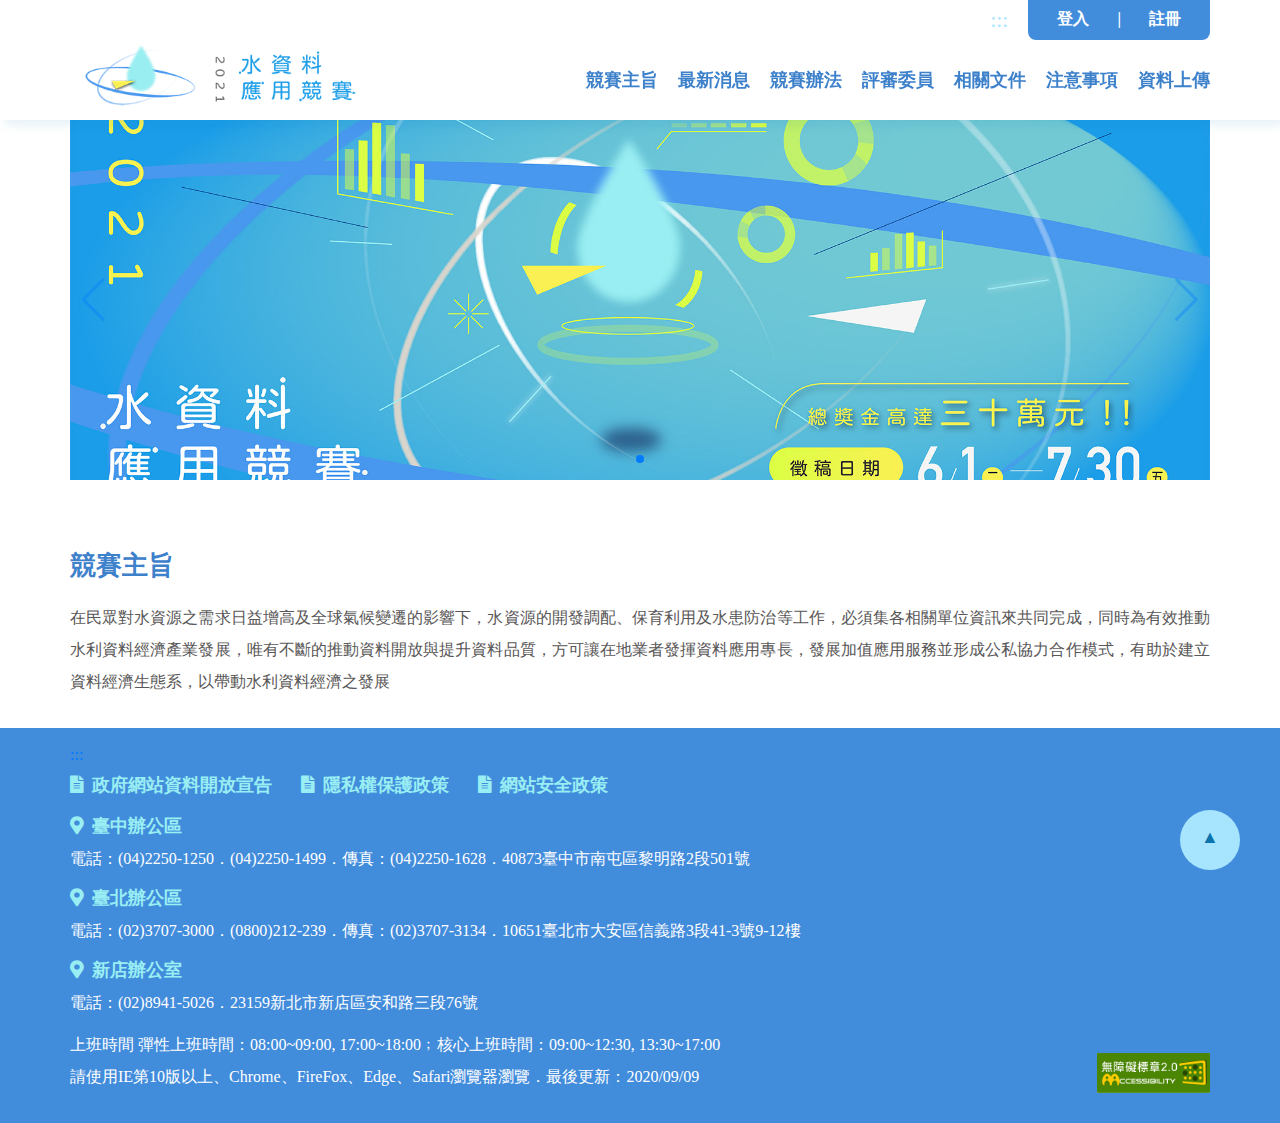
==== index.html @ 2c940445 "0401-1800" ====
<!DOCTYPE html>
<html lang="zh-hant">

<head>
    <meta charset="UTF-8">
    <meta name="viewport" content="width=device-width, initial-scale=1.0">
    <title>水資源物聯網入口網</title>
    <link rel="stylesheet" href="https://cdnjs.cloudflare.com/ajax/libs/font-awesome/5.13.0/css/all.min.css">
    <link rel="stylesheet" href="scss/bootstrap.4.2.css">
    <link rel="stylesheet" href="scss/swiper-bundle.min.css">
    <link rel="stylesheet" href="scss/style.css">

</head>

<body>
    <!-- navbar -->
    <header id="header"></header>

    <!-- Banner -->
    <div class="content-banner">
        <a href="#C" title="中央內容區塊" id="AC" accesskey="C"></a>
        <div class="swiper-container">
            <div class="swiper-wrapper">
                <div class="swiper-slide">
                    <img src="img/infoCompetition-BN.jpg" alt="Banner-index" class="BN-right">
                </div>
            </div>
            <!-- Add Arrows -->
            <div class="swiper-button-next"></div>
            <div class="swiper-button-prev"></div>
            <!-- Add Pagination -->
            <div class="swiper-pagination"></div>
        </div>
    </div>

    <!-- 關於平台 -->
    <section class="content-about">
        <div class="container">
            <div class="about">
                <h1>競賽主旨</h1>
                <p>在民眾對水資源之需求日益增高及全球氣候變遷的影響下，水資源的開發調配、保育利用及水患防治等工作，必須集各相關單位資訊來共同完成，同時為有效推動水利資料經濟產業發展，唯有不斷的推動資料開放與提升資料品質，方可讓在地業者發揮資料應用專長，發展加值應用服務並形成公私協力合作模式，有助於建立資料經濟生態系，以帶動水利資料經濟之發展
                </p>
            </div>
        </div>
    </section>

    <!-- footer -->
    <footer id="footer"></footer>

    <!-- jquery -->
    <script src="js/jquery-3.3.1.min.js"></script>
    <!-- bootstrap -->
    <!-- <script src="js/jquery-3.3.1.slim.min.js" ></script> -->
    <script src="js/bootstrap.min.4.2.js"></script>
    <script src="js/popper.min.js"></script>

    <!-- Swiper JS -->
    <script src="js/swiper-bundle.min.js"></script>

    <!-- 引入html header&footer -->
    <script>
        $(function () {
            $("#header").load('navbar.html');
            $("#footer").load("footer.html");
        });
    </script>


    <!-- Initialize Swiper -->
    <script>
        var swiper = new Swiper('.swiper-container', {
            slidesPerView: 1,
            // loop: true,
            pagination: {
                el: '.swiper-pagination',
                clickable: true,
            },
            navigation: {
                nextEl: '.swiper-button-next',
                prevEl: '.swiper-button-prev',
            },
            // autoplay: {
            //     delay: 2500,
            //     disableOnInteraction: false,
            // },
        });
    </script>

</body>

</html>
---- scss/style.css ----
@charset "UTF-8";
* {
  font-family: "微軟正黑體" !important;
  -webkit-box-sizing: border-box !important;
          box-sizing: border-box !important;
}

* .container {
  width: 1140px;
  margin: auto;
  padding: 30px 0;
  padding-top: 60px;
}

@media (max-width: 768px) {
  * .container {
    width: 80%;
  }
}

@media (max-width: 568px) {
  * .container {
    padding: 30px 0;
  }
}

* h1 {
  font-size: 1.625rem;
  color: black;
  padding: 0;
  margin: 0;
  line-height: 3.25rem;
  margin-bottom: 10px;
}

* h2 {
  font-size: 1.5rem;
  color: #3d81cb;
  padding: 0;
  margin: 0;
  margin-bottom: 10px;
  line-height: 3rem;
}

* h3 {
  font-size: 1.375rem;
  color: #3d81cb;
  padding: 0;
  margin: 0;
  margin-bottom: 25px;
  line-height: 2.75rem;
}

* h4 {
  font-size: 1.125rem;
  color: #3d81cb;
  padding: 0;
  margin: 0;
  margin-top: 10px;
  margin-bottom: 10px;
}

* p {
  font-size: 1rem;
  color: #595757;
  padding: 0;
  margin: 0;
  line-height: 2rem;
  font-weight: 500;
  text-align: justify;
  word-wrap: break-word;
  word-break: break-all;
}

* a {
  text-decoration: none !important;
  list-style: none !important;
}

* a:hover {
  color: #99EEF3 !important;
}

* .fa,
* .fas,
* .far,
* .fal,
* .fad,
* .fab {
  font-family: "Font Awesome 5 Free" !important;
}

* :focus {
  outline: #428cdc dotted 3px !important;
}

* .clearfix {
  clear: both;
}

* h1,
* h2,
* h3,
* h4,
* h5,
* h6 {
  font-weight: bold;
}

* section {
  width: 100%;
}

* hr {
  border-top: 1px solid #a7e5ff;
  margin: 0;
  margin: auto;
}

* input[type="button"],
* select {
  -webkit-appearance: none;
  /* Safari & Chrome */
  -moz-appearance: none;
  /* FireFox */
  appearance: none;
}

* input {
  width: 100%;
  height: 40px;
  border-radius: 5px;
  border: solid 1px #a7e5ff;
  background-color: white;
  color: #595757;
  padding: 0 10px;
  font-size: 1rem;
  line-height: 1.5rem;
}

* input:-webkit-autofill, * input:-webkit-autofill:hover, * input:-webkit-autofill:focus, * input:-webkit-autofill:active {
  -webkit-transition: background-color 5000s ease-in-out 0s;
  transition: background-color 5000s ease-in-out 0s;
  /*透明*/
}

* input[type="submit"], * input[type="reset"] {
  width: 100%;
  height: 40px;
  background-color: #0d73ad;
  color: white;
  font-size: 1.125rem;
  font-weight: bold;
  line-height: 40px;
  border: none;
  border-radius: 8px;
  padding: 0;
  text-decoration: none;
  margin-top: 10px;
}

* input[type="submit"]:hover, * input[type="reset"]:hover {
  background-color: #428cdc;
}

* input[disabled] {
  background-color: #a7e5ff;
}

* input[disabled]:hover {
  background-color: #a7e5ff;
}

* input[type="range"] {
  -webkit-appearance: none;
  overflow: hidden;
  /* 限定範圍 */
  height: 20px;
  outline: none;
  background: none;
  border: none;
}

* input[type="range"]::-webkit-slider-thumb {
  -webkit-appearance: none;
  position: relative;
  width: 15px;
  height: 15px;
  background: #428cdc;
  border-radius: 50%;
}

* input[type="range"]::-webkit-slider-runnable-track {
  border-radius: 10px;
  background: #a7e5ff;
  /* W3C, IE 10+/ Edge, Firefox 16+, Chrome 26+, Opera 12+, Safari 7+ */
}

* input[type="range"]::-moz-range-track {
  height: 15px;
  border-radius: 15px;
  background: #a7e5ff;
  border: none;
}

* input[type="range"]::-moz-range-thumb {
  width: 15px;
  height: 15px;
  background: #428cdc;
  border: none;
  border-radius: 50%;
}

* input[type="range"]::-moz-range-thumb:hover, * input[type="range"]:active::-moz-range-thumb {
  width: 16px;
  height: 16px;
}

* input[type="range"]::-moz-range-progress {
  height: 10px;
  border-radius: 10px;
}

* input[type="range"]::-moz-focus-outer {
  border: none;
}

* input[type="range"]::-ms-track {
  height: 15px;
  border-color: transparent;
  color: transparent;
  border: none;
  outline: none;
  border-radius: 10px;
  background: #a7e5ff;
}

* input[type="range"]::-ms-thumb {
  height: 15px;
  width: 15px;
  border-radius: 50%;
  border: none;
  outline: none;
  background: #428cdc;
}

* input[type="range"]::-ms-fill-lower {
  background: transparent;
}

* select {
  width: 100%;
  height: 40px;
  border-radius: 5px;
  border: solid 1px #a7e5ff;
  background: url("../img/chevron-down-solid.svg") no-repeat scroll transparent;
  background-position: 97% center;
  background-color: white;
  color: #595757;
  padding: 0 10px;
}

* select::-ms-expand {
  display: none;
}

* select option {
  color: #595757;
}

* .form-control {
  background-color: rgba(13, 115, 173, 0.2) !important;
}

* button {
  padding: 5px 30px;
  background-color: #0d73ad;
  border-radius: 8px;
  border: none;
  font-size: 1.125rem;
  color: white;
  font-weight: bold;
}

* button:hover {
  background-color: #428cdc;
  -webkit-transition-duration: 0.5s;
          transition-duration: 0.5s;
}

* button[disabled] {
  background-color: #a7e5ff;
}

* button[disabled]:hover {
  background-color: #a7e5ff;
}

* button .fas {
  margin-right: 10px;
}

* .button-outline {
  padding: 8px 30px;
  background-color: transparent;
  -webkit-box-shadow: #0d73ad 0 0 0 1px;
          box-shadow: #0d73ad 0 0 0 1px;
  font-size: 1.125rem;
  color: #0d73ad;
  font-weight: bold;
}

@media (max-width: 568px) {
  * .button-outline {
    padding: 8px 15px;
  }
}

* .button-outline:hover {
  background-color: #428cdc;
  color: white;
  -webkit-transition-duration: 0.5s;
          transition-duration: 0.5s;
}

* .button-outline[disabled] {
  background-color: #a7e5ff;
}

* .button-outline[disabled]:hover {
  background-color: #a7e5ff;
}

* .button-outline .fas {
  margin-right: 10px;
}

@media (max-width: 568px) {
  * .swiper-container .swiper-button-next,
  * .swiper-container .swiper-button-prev {
    display: none;
  }
}

* .swiper-container .swiper-slide {
  position: relative;
  text-align: center;
  font-size: 18px;
  background: #fff;
  /* Center slide text vertically */
  display: -webkit-box;
  display: -ms-flexbox;
  display: flex;
  -webkit-box-pack: center;
  -ms-flex-pack: center;
  justify-content: center;
  -webkit-box-align: center;
  -ms-flex-align: center;
  align-items: center;
}

* div.datedropper.iot {
  --dd-color1: #2faae5;
  --dd-color2: #fff;
  --dd-color3: #595757;
  --dd-color4: #fff;
  --dd-radius: 10px;
  --dd-width: 180px;
  --dd-shadow: 0 0 29px 0px rgba(0, 0, 0, 0.1);
}

* .modal-iot {
  padding: 0;
}

* .modal-iot .modal-dialog {
  max-width: 650px;
}

* .modal-iot .modal-dialog .modal-content {
  border-radius: 15px;
}

* .modal-iot .modal-dialog .modal-content .modal-header {
  width: 100%;
  border-bottom: none;
  padding: 0 60px;
  margin-top: 50px;
}

@media (max-width: 320px) {
  * .modal-iot .modal-dialog .modal-content .modal-header {
    margin-top: 25px;
  }
}

* .modal-iot .modal-dialog .modal-content .modal-header .modal-title {
  width: 100%;
  text-align: center;
}

* .modal-iot .modal-dialog .modal-content .modal-header .close {
  position: absolute;
  right: 2.5%;
  margin: -1rem -1rem -1rem 0;
}

* .modal-iot .modal-dialog .modal-content .modal-body {
  width: 100%;
  margin: auto;
  margin-bottom: 10px;
  padding: 0;
  padding: 0 60px;
  padding-top: 30px;
}

@media (max-width: 568px) {
  * .modal-iot .modal-dialog .modal-content .modal-body {
    padding: 0 45px;
    padding-top: 30px;
    margin-bottom: 25px;
  }
}

@media (max-width: 320px) {
  * .modal-iot .modal-dialog .modal-content .modal-body {
    padding: 0 30px;
    padding-top: 10px;
  }
}

* .modal-iot .modal-dialog .modal-content .modal-body .form-gp {
  width: 100%;
  display: -webkit-box;
  display: -ms-flexbox;
  display: flex;
  -webkit-box-pack: justify;
      -ms-flex-pack: justify;
          justify-content: space-between;
  -ms-flex-wrap: wrap;
      flex-wrap: wrap;
  margin-bottom: 25px;
}

@media (max-width: 568px) {
  * .modal-iot .modal-dialog .modal-content .modal-body .form-gp {
    -ms-flex-wrap: wrap;
        flex-wrap: wrap;
    margin-bottom: 10px;
  }
}

* .modal-iot .modal-dialog .modal-content .modal-body .form-gp label {
  width: 40%;
  font-size: 1.125rem;
  line-height: 1.6875rem;
  font-weight: bold;
  color: #595757;
  margin: 10px 0;
}

@media (max-width: 568px) {
  * .modal-iot .modal-dialog .modal-content .modal-body .form-gp label {
    width: 100%;
  }
}

* .modal-iot .modal-dialog .modal-content .modal-body .form-gp input,
* .modal-iot .modal-dialog .modal-content .modal-body .form-gp select {
  width: 60%;
}

@media (max-width: 568px) {
  * .modal-iot .modal-dialog .modal-content .modal-body .form-gp input,
  * .modal-iot .modal-dialog .modal-content .modal-body .form-gp select {
    width: 100%;
  }
}

* .modal-iot .modal-dialog .modal-content .modal-body .form-gp .text {
  width: 100%;
  display: -webkit-box;
  display: -ms-flexbox;
  display: flex;
  -webkit-box-pack: end;
      -ms-flex-pack: end;
          justify-content: flex-end;
  font-size: 1rem;
}

* .modal-iot .modal-dialog .modal-content .modal-body .form-gp .text p,
* .modal-iot .modal-dialog .modal-content .modal-body .form-gp .text span {
  color: #e8291c;
  text-align: right;
}

* .modal-iot .modal-dialog .modal-content .modal-body p,
* .modal-iot .modal-dialog .modal-content .modal-body span {
  color: #e8291c;
  margin-left: 3px;
}

* .modal-iot .modal-dialog .modal-content .modal-footer {
  border-top: none;
  margin-bottom: 50px;
  padding: 0;
  padding: 0 60px;
}

@media (max-width: 568px) {
  * .modal-iot .modal-dialog .modal-content .modal-footer {
    padding: 0 45px;
  }
}

@media (max-width: 320px) {
  * .modal-iot .modal-dialog .modal-content .modal-footer {
    padding: 0 30px;
    margin-bottom: 25px;
  }
}

* .modal-iot .modal-dialog .modal-content .modal-footer .btn {
  margin-top: 10px;
  display: -webkit-box;
  display: -ms-flexbox;
  display: flex;
  -webkit-box-pack: center;
      -ms-flex-pack: center;
          justify-content: center;
  padding: 0;
}

@media (max-width: 568px) {
  * .modal-iot .modal-dialog .modal-content .modal-footer .btn {
    width: 100%;
    -ms-flex-wrap: wrap;
        flex-wrap: wrap;
    -webkit-box-orient: vertical;
    -webkit-box-direction: normal;
        -ms-flex-direction: column;
            flex-direction: column;
  }
  * .modal-iot .modal-dialog .modal-content .modal-footer .btn button {
    margin: 0;
    margin-top: 25px;
  }
}

* .modal-iot .modal-dialog .modal-content .modal-footer .g-recaptcha {
  width: 100%;
  margin-top: 10px;
}

* .modal-iot .modal-dialog .modal-content .btn-iot {
  margin: 0;
  margin-left: 25px;
}

@media (max-width: 568px) {
  * .modal-iot .modal-dialog .modal-content .btn-iot {
    width: 100%;
    margin: unset;
    margin-bottom: 25px;
  }
}

* .modal-iot .modal-dialog .modal-content .btn-iot[type="submit"], * .modal-iot .modal-dialog .modal-content .btn-iot[type="reset"] {
  height: 40px;
  background-color: #0d73ad;
  color: white;
  font-size: 1.125rem;
  font-weight: bold;
  border: none;
  border-radius: 8px;
  padding: 5px 30px;
  text-decoration: none;
  text-align: center;
}

* .modal-iot .modal-dialog .modal-content .btn-iot[type="submit"]:hover, * .modal-iot .modal-dialog .modal-content .btn-iot[type="reset"]:hover {
  background-color: #428cdc;
}

* .modal-iot .modal-dialog .modal-content .btn-iot[type="button"] {
  height: 40px;
  background-color: transparent;
  border: solid 1px #0d73ad;
  border-radius: 8px;
  color: #0d73ad;
  font-size: 1.125rem;
  font-weight: bold;
  padding: 5px 30px;
  text-decoration: none;
  text-align: center;
}

* .modal-iot .modal-dialog .modal-content .btn-iot[type="button"]:hover {
  background-color: #428cdc;
  color: white;
  border: solid 1px #428cdc;
}

* .modal-iot .modal-dialog .modal-content .btn-iot[disabled] {
  background-color: #a7e5ff;
}

* .modal-iot .modal-dialog .modal-content .btn-iot[disabled]:hover {
  background-color: #a7e5ff;
}

* .pagination {
  display: -webkit-box;
  display: -ms-flexbox;
  display: flex;
  -webkit-box-pack: end;
      -ms-flex-pack: end;
          justify-content: flex-end;
  margin-top: 25px;
  white-space: nowrap;
}

@media (max-width: 568px) {
  * .pagination {
    -webkit-box-pack: center;
        -ms-flex-pack: center;
            justify-content: center;
    text-align: left;
    white-space: unset;
  }
}

* .pagination ul {
  margin: 0;
  padding: 0;
}

* .pagination ul li {
  display: inline;
  text-decoration: none;
  padding: 0;
}

* .pagination ul li a {
  display: inline;
  padding: 5px 12px;
  border: solid 1px #a7e5ff;
  margin: -2px;
  font-size: 1rem;
  line-height: 3rem;
  color: #0d73ad;
}

@media (max-width: 375px) {
  * .pagination ul li a {
    width: 100%;
    padding: 5px 15px;
  }
}

@media (max-width: 320px) {
  * .pagination ul li a {
    width: 100%;
    padding: 5px 15px;
  }
}

* .pagination ul li a:hover {
  background-color: #e5f1f9;
  border: solid 1px #a7e5ff;
}

* .pagination ul li .active {
  background-color: #0d73ad;
  color: white;
  border: solid 1px #0d73ad;
}

* .pagination ul li .fas {
  font-size: 1rem;
  color: #428cdc;
}

body.modal-open {
  padding-right: 0px !important;
  overflow-y: auto;
}

html {
  scroll-behavior: smooth;
}

body {
  font-size: 16px;
  width: 100%;
  margin: 0;
  padding: 0;
  padding-right: 0 !important;
}

@media (max-width: 320px) {
  body {
    font-size: 14px;
  }
}

body .minibar {
  display: block;
  width: 100%;
  height: 40px;
  padding: 0;
  position: fixed;
  z-index: 1000;
  background-color: #fff;
}

@media (max-width: 768px) {
  body .minibar {
    display: none;
  }
}

body .minibar .container {
  padding: 0;
  display: -webkit-box;
  display: -ms-flexbox;
  display: flex;
  -webkit-box-pack: end;
      -ms-flex-pack: end;
          justify-content: flex-end;
}

body .minibar .container #AU {
  font-size: 1.375rem;
  color: #a7e5ff;
  line-height: 40px;
  margin-right: 20px;
}

body .minibar .container img {
  margin-right: 20px;
  padding: 5px 0;
}

body .minibar .container .btn {
  margin: 0;
  background-color: #428cdc;
  border-radius: 0 0 8px 8px;
}

body .minibar .container .btn ul {
  margin: 0;
  padding: 0;
}

body .minibar .container .btn li,
body .minibar .container .btn a {
  padding: 0 8px;
  margin: 0;
  display: inline;
  color: white;
  font-weight: bold;
}

body .navbar {
  width: 100%;
  padding: 0;
  position: fixed;
  z-index: 999;
  background-color: white;
  -webkit-box-shadow: 5px 5px 10px rgba(13, 115, 173, 0.1);
          box-shadow: 5px 5px 10px rgba(13, 115, 173, 0.1);
  display: -webkit-box;
  display: -ms-flexbox;
  display: flex;
  -webkit-box-pack: center;
      -ms-flex-pack: center;
          justify-content: center;
  margin-top: 40px;
}

@media (max-width: 768px) {
  body .navbar {
    display: unset;
    -webkit-box-pack: unset;
        -ms-flex-pack: unset;
            justify-content: unset;
    margin-top: 0;
    -webkit-box-shadow: none;
            box-shadow: none;
  }
}

body .navbar .pc {
  width: 1140px;
  height: 80px;
  display: -webkit-box;
  display: -ms-flexbox;
  display: flex;
  -webkit-box-pack: justify;
      -ms-flex-pack: justify;
          justify-content: space-between;
}

@media (max-width: 768px) {
  body .navbar .pc {
    display: none;
  }
}

body .navbar .pc .navbar-L {
  width: 35%;
  height: 100%;
}

@media (max-width: 1024px) {
  body .navbar .pc .navbar-L {
    margin-left: 25px;
  }
}

body .navbar .pc .navbar-L img {
  width: 300px;
}

body .navbar .pc .navbar-L h4 {
  font-size: 1.125rem;
  color: white;
  margin: 0;
  padding: 0;
  line-height: 80px;
}

body .navbar .pc .navbar-R {
  width: 65%;
  height: 100%;
  color: white;
  display: -webkit-box;
  display: -ms-flexbox;
  display: flex;
  -webkit-box-pack: end;
      -ms-flex-pack: end;
          justify-content: flex-end;
  position: relative;
}

@media (max-width: 1024px) {
  body .navbar .pc .navbar-R {
    margin-right: 25px;
  }
}

body .navbar .pc .navbar-R h4 {
  font-size: 1.125rem;
  color: #3d81cb;
  margin: 0;
  padding: 0;
  line-height: 80px;
  display: inline;
}

body .navbar .pc .navbar-R .nav-function {
  position: relative;
}

body .navbar .pc .navbar-R .nav-function:not(:last-child) {
  margin-right: 20px;
}

body .navbar .pc .navbar-R .nav-function:hover .nav-list {
  display: block;
  -webkit-transition-duration: 0.5s;
          transition-duration: 0.5s;
}

body .navbar .pc .navbar-R .nav-list {
  display: none;
  text-align: center;
  position: absolute;
  top: 80px;
  left: 0;
  -webkit-transform: translateX(-30%);
          transform: translateX(-30%);
  width: 180px;
  border-radius: 0 0 8px 8px;
  padding: 0 20px 10px 20px;
  background-color: #1480be;
}

body .navbar .pc .navbar-R .nav-list h4 {
  margin: 0;
  padding: 0;
  line-height: 2.8125rem;
  color: white;
}

body .navbar .pc .navbar-R .nav-list h4:hover {
  color: #a7e5ff;
}

body .navbar .mobile {
  display: none;
  height: 60px;
}

@media (max-width: 768px) {
  body .navbar .mobile {
    display: block;
    position: relative;
  }
}

body .navbar .mobile .menu {
  position: absolute;
  top: 0;
  left: 0px;
  display: -webkit-box;
  display: -ms-flexbox;
  display: flex;
}

body .navbar .mobile .menu .fas.fa-bars {
  font-size: 30px;
  line-height: 60px;
  padding: 0 20px;
  color: #0d73ad;
}

body .navbar .mobile .menu ul {
  display: inline-block;
  width: 100vw;
  height: 100vh;
  background-color: rgba(0, 0, 0, 0.9);
  font-size: 1.125rem;
  line-height: 60px;
  position: absolute;
  top: 60px;
  left: -100vw;
  margin: 0;
  padding: 40px 0 0 0;
  text-align: center;
  -webkit-transition-duration: 0.7s;
          transition-duration: 0.7s;
}

body .navbar .mobile .menu ul .nav-item.dropdown .dropdown-menu {
  background-color: #0d73ad;
  color: white;
  text-align: center;
}

body .navbar .mobile .menu ul .nav-item.dropdown .dropdown-menu .dropdown-item {
  padding: 15px 0;
}

body .navbar .mobile .menu ul .nav-item.dropdown .nav-link.dropdown-toggle {
  padding: 5px 0;
}

body .navbar .mobile .menu h4 {
  color: #a7e5ff;
}

body .navbar .mobile .menu a {
  color: white;
}

body .navbar .mobile .menu .active-ul {
  display: inline-block;
  color: #428cdc;
  -webkit-transition-duration: 0.7s;
          transition-duration: 0.7s;
  top: 60px;
  left: 0;
}

body .navbar .mobile .menu .active-ul li {
  color: #428cdc;
}

body .navbar .mobile .title {
  display: -webkit-box;
  display: -ms-flexbox;
  display: flex;
  -webkit-box-pack: center;
      -ms-flex-pack: center;
          justify-content: center;
}

body .navbar .mobile .title h4 {
  font-size: 1.125rem;
  color: white;
  line-height: 60px;
  margin: 0;
}

body .navbar .mobile .logo {
  width: 100%;
  display: -webkit-box;
  display: -ms-flexbox;
  display: flex;
  -webkit-box-pack: center;
      -ms-flex-pack: center;
          justify-content: center;
}

body .navbar .mobile .logo img {
  height: 50px;
}

@media (max-width: 320px) {
  body .navbar .mobile .logo img {
    padding: 5px 0;
  }
}

body .content-banner {
  max-width: 1140px;
  margin: auto;
  padding-top: 120px;
  display: block !important;
  background-color: #fff !important;
  color: #595757 !important;
}

@media (max-width: 768px) {
  body .content-banner {
    padding-top: 60px;
  }
}

body .content-banner img {
  width: 100%;
  max-height: 450px;
  -o-object-fit: cover;
     object-fit: cover;
  -o-object-position: center center;
     object-position: center center;
}

@media (max-width: 1366px) {
  body .content-banner img {
    height: 40vh;
  }
}

@media (max-width: 568px) {
  body .content-banner img {
    height: 30vh;
  }
}

body .content-banner .BN-left {
  -o-object-position: 10%;
     object-position: 10%;
}

body .content-banner .BN-right {
  -o-object-position: 70%;
     object-position: 70%;
}

body .content-about .container {
  display: -webkit-box;
  display: -ms-flexbox;
  display: flex;
}

@media (max-width: 768px) {
  body .content-about .container {
    -ms-flex-wrap: wrap;
        flex-wrap: wrap;
    padding-bottom: unset;
  }
}

body .content-about .container .about {
  width: 100%;
}

body .content-about .container .about h1 {
  color: #3d81cb;
}

body .breadcrumb {
  width: 100%;
  background-color: #fff;
  padding: 8px 0;
  margin: 0;
  position: absolute;
  top: 150px;
}

@media (max-width: 768px) {
  body .breadcrumb {
    top: 80px;
    background-color: #e5f1f9;
  }
}

@media (max-width: 568px) {
  body .breadcrumb {
    top: 60px;
  }
}

body .breadcrumb .container {
  padding: 0;
}

@media (max-width: 568px) {
  body .breadcrumb .container {
    width: 100%;
    margin: 0;
    padding: 0 20px;
  }
}

body .breadcrumb .container ul {
  padding: 0;
  margin: 0;
  display: inline;
  list-style: none;
}

body .breadcrumb .container ul a {
  color: #595757;
}

body .breadcrumb .container ul a:hover .fas,
body .breadcrumb .container ul a:hover p {
  color: #428cdc;
}

body .breadcrumb .container ul li {
  color: #595757;
  line-height: 1.5rem;
  display: inline;
  list-style: none;
  margin-right: 2px;
}

body .breadcrumb .container ul .fas {
  font-size: 1rem;
  line-height: 1.5rem;
  color: #595757;
}

body .breadcrumb .container ul span {
  color: black;
}

body .content-information {
  padding-top: 120px;
}

@media (max-width: 768px) {
  body .content-information {
    padding-top: 80px;
  }
}

body .content-information h1 {
  text-align: center;
}

@media (max-width: 568px) {
  body .content-information h1 {
    margin: 25px 0;
    text-align: left;
  }
}

body .content-information h3 {
  margin-top: 25px;
  margin-bottom: 10px;
}

body .content-information ul {
  padding: 0;
  margin: 0;
  font-size: 1rem;
  line-height: 2rem;
  color: #595757;
}

body .content-information .btn {
  width: 100%;
  padding: 0;
  text-align: center;
  margin: 50px 0;
}

body .content-information span {
  color: #0d73ad;
  font-weight: bold;
}

body .content-information .container .list-gp {
  width: 100%;
  margin-right: 50px;
  margin: 37.5px 0;
}

@media (max-width: 768px) {
  body .content-information .container .list-gp {
    width: 100%;
    margin-right: unset;
    margin-bottom: 25px;
  }
}

body .content-information .container .list-gp .list {
  display: -webkit-box;
  display: -ms-flexbox;
  display: flex;
  padding: 10px 0;
}

@media (max-width: 768px) {
  body .content-information .container .list-gp .list {
    padding: 10px 30px;
  }
}

@media (max-width: 568px) {
  body .content-information .container .list-gp .list {
    -ms-flex-wrap: wrap;
        flex-wrap: wrap;
    -webkit-box-orient: vertical;
    -webkit-box-direction: normal;
        -ms-flex-direction: column;
            flex-direction: column;
    padding: 10px 20px;
  }
}

body .content-information .container .list-gp .list span {
  width: 15%;
  text-align: center;
  color: #0d73ad;
  font-size: 1rem;
  line-height: 2rem;
}

@media (max-width: 768px) {
  body .content-information .container .list-gp .list span {
    margin-right: 25px;
  }
}

@media (max-width: 568px) {
  body .content-information .container .list-gp .list span {
    margin-right: unset;
  }
}

body .content-information .container .list-gp .list a:hover p {
  color: #428cdc;
}

body .content-information .container .list-gp .blue {
  background-color: #e5f1f9;
}

body .content-information .container .list-gp .white {
  background-color: white;
}

body .content-information .container .list-gp h4 {
  text-align: right;
}

body footer {
  background-color: #428cdc;
}

body footer .container {
  padding-top: 15px;
}

body footer .container .text-gp {
  margin: 0;
  padding: 0;
}

body footer .container .text-gp ul,
body footer .container .text-gp li {
  display: inline;
  list-style: none;
  margin: 0;
  padding: 0;
}

@media (max-width: 568px) {
  body footer .container .text-gp ul,
  body footer .container .text-gp li {
    display: block;
  }
}

body footer .container .text-gp li {
  margin-right: 25px;
}

body footer .container .text-gp span {
  font-size: 1rem;
  color: #99EEF3;
  line-height: 1rem;
  margin: 0;
  padding: 0 10px;
}

@media (max-width: 568px) {
  body footer .container .text-gp span {
    line-height: 1.6875rem;
  }
}

body footer .container .text-gp a {
  font-size: 1.125rem;
  color: #99EEF3;
  font-weight: bold;
  line-height: 2.25rem;
}

body footer .container .text-gp a:hover {
  color: #99EEF3;
}

body footer .container .text-gp .fas {
  width: 10px;
  margin-right: 12px;
}

body footer .container .contact {
  margin: 10px 0;
}

body footer .container .contact p {
  color: white;
  margin-top: 3px;
  margin-bottom: 10px;
}

@media (max-width: 568px) {
  body footer .container .contact p {
    margin-bottom: 20px;
  }
}

body footer .container .contact a {
  color: #99EEF3;
  font-size: 1.125rem;
  font-weight: bold;
}

body footer .container .contact a:hover .fas {
  color: #99EEF3;
}

body footer .container .contact .fas {
  color: #99EEF3;
  width: 10px;
  margin-right: 12px;
}

body footer .container .notice {
  display: -webkit-box;
  display: -ms-flexbox;
  display: flex;
  -webkit-box-pack: justify;
      -ms-flex-pack: justify;
          justify-content: space-between;
  -webkit-box-align: end;
      -ms-flex-align: end;
          align-items: flex-end;
}

@media (max-width: 768px) {
  body footer .container .notice {
    -webkit-box-pack: unset;
        -ms-flex-pack: unset;
            justify-content: unset;
    -ms-flex-wrap: wrap;
        flex-wrap: wrap;
  }
}

body footer .container .notice .text-gp {
  width: 70%;
  -ms-flex-wrap: wrap;
      flex-wrap: wrap;
}

@media (max-width: 768px) {
  body footer .container .notice .text-gp {
    width: 100%;
  }
}

body footer .container .notice .pic {
  display: -webkit-box;
  display: -ms-flexbox;
  display: flex;
  -webkit-box-pack: end;
      -ms-flex-pack: end;
          justify-content: flex-end;
  width: 30%;
}

@media (max-width: 768px) {
  body footer .container .notice .pic {
    width: 100%;
    margin-top: 25px;
    -webkit-box-pack: start;
        -ms-flex-pack: start;
            justify-content: flex-start;
  }
}

body footer .container .notice .pic img {
  height: 40px;
}

body footer .container .notice h4,
body footer .container .notice p {
  color: white;
}

body .back-top {
  width: 60px;
  height: 60px;
  z-index: 999;
  position: fixed;
  right: 40px;
  bottom: 30px;
  background-color: #a7e5ff;
  border-radius: 50%;
  font-size: 1.125rem;
  color: #0d73ad;
  line-height: 55px;
  text-align: center;
}

@media (max-width: 1024px) {
  body .back-top {
    right: 25px;
    bottom: 25px;
  }
}

body .content-QRcode {
  text-align: center;
}

@media (max-width: 768px) {
  body .content-QRcode .container {
    padding-bottom: 0;
  }
}

body .content-QRcode .container .QRcode-gp {
  width: 400px;
  margin: auto;
  display: -webkit-box;
  display: -ms-flexbox;
  display: flex;
  border: solid 6px #a7e5ff;
  border-radius: 20px;
  padding: 30px;
  margin-top: 100px;
  position: relative;
}

@media (max-width: 568px) {
  body .content-QRcode .container .QRcode-gp {
    width: 100%;
    -ms-flex-wrap: wrap;
        flex-wrap: wrap;
  }
}

body .content-QRcode .container .QRcode-gp .robot {
  z-index: -5;
  position: absolute;
  top: -82px;
  left: calc(50% - 53px);
}

body .content-QRcode .container .QRcode-gp .QR {
  width: 50%;
  height: 50%;
}

@media (max-width: 568px) {
  body .content-QRcode .container .QRcode-gp .QR {
    width: 100%;
  }
}

body .content-QRcode .container .QRcode-gp h3 {
  width: 50%;
  padding: 10px 0;
  padding-left: 30px;
  margin: 0;
  text-align: left;
}

@media (max-width: 568px) {
  body .content-QRcode .container .QRcode-gp h3 {
    width: 100%;
    text-align: center;
    padding-left: 0;
  }
}

body .content-webmap .container {
  padding-top: unset;
}

body .content-webmap .container .list-gp {
  display: -webkit-box;
  display: -ms-flexbox;
  display: flex;
  -ms-flex-wrap: wrap;
      flex-wrap: wrap;
  -webkit-box-pack: justify;
      -ms-flex-pack: justify;
          justify-content: space-between;
}

body .content-webmap .container .list-gp .text-gp {
  width: 23%;
}

@media (max-width: 768px) {
  body .content-webmap .container .list-gp .text-gp {
    width: 48%;
  }
}

@media (max-width: 568px) {
  body .content-webmap .container .list-gp .text-gp {
    width: 100%;
  }
}

body .content-webmap .container .list-gp .text-gp h3 {
  background-color: #e5f1f9;
  padding: 0 30px;
  margin: 0;
}

body .content-webmap .container .list-gp .text-gp ul {
  padding: 30px;
  padding-top: 10px;
  list-style: none;
  font-size: 1rem;
  line-height: 2rem;
  margin: 0;
  margin-bottom: 25px;
}

@media (max-width: 568px) {
  body .content-webmap .container .list-gp .text-gp ul {
    margin-bottom: 10px;
    line-height: 2.5rem;
  }
}

body .content-webmap .container .list-gp .text-gp ul a {
  color: #0d73ad;
}

body .content-news {
  padding-top: 120px;
}

@media (max-width: 768px) {
  body .content-news {
    padding-top: 80px;
  }
}

body .content-news h1 {
  text-align: center;
}

@media (max-width: 568px) {
  body .content-news h1 {
    margin: 25px 0;
    text-align: left;
  }
}

body .content-news h3 {
  margin-top: 25px;
  margin-bottom: 10px;
}

body .content-news ul {
  padding: 0;
  margin: 0;
  font-size: 1rem;
  line-height: 2rem;
  color: #595757;
}

body .content-news .btn {
  width: 100%;
  padding: 0;
  text-align: center;
  margin: 50px 0;
}

body .content-news .container .searchbar {
  display: -webkit-box;
  display: -ms-flexbox;
  display: flex;
  -webkit-box-pack: end;
      -ms-flex-pack: end;
          justify-content: flex-end;
  margin-bottom: 25px;
}

@media (max-width: 568px) {
  body .content-news .container .searchbar {
    -webkit-box-pack: start;
        -ms-flex-pack: start;
            justify-content: flex-start;
  }
}

body .content-news .container .searchbar input[type="search"] {
  width: 150px;
  padding: 2px 8px;
  border-radius: 5px;
  border: solid 1px #428cdc;
  background: url(https://static.tumblr.com/ftv85bp/MIXmud4tx/search-icon.png) no-repeat 95% center;
}

@media (max-width: 568px) {
  body .content-news .container .searchbar input[type="search"] {
    width: 90%;
    padding: 5px 8px;
  }
}

body .content-news .container .searchbar input[type="search"]:focus {
  width: 180px;
  -webkit-transition: 0.5s;
  transition: 0.5s;
  outline: none;
  -webkit-box-shadow: #e5f1f9 0 0 0 5px;
          box-shadow: #e5f1f9 0 0 0 5px;
}

@media (max-width: 568px) {
  body .content-news .container .searchbar input[type="search"]:focus {
    width: 100%;
  }
}

body .content-news .container .list-gp {
  width: 100%;
  margin-right: 50px;
}

@media (max-width: 768px) {
  body .content-news .container .list-gp {
    width: 100%;
    margin-right: unset;
    margin-bottom: 25px;
  }
}

body .content-news .container .list-gp .list {
  display: -webkit-box;
  display: -ms-flexbox;
  display: flex;
  padding: 10px 0;
}

@media (max-width: 768px) {
  body .content-news .container .list-gp .list {
    padding: 10px 30px;
  }
}

@media (max-width: 568px) {
  body .content-news .container .list-gp .list {
    -ms-flex-wrap: wrap;
        flex-wrap: wrap;
    -webkit-box-orient: vertical;
    -webkit-box-direction: normal;
        -ms-flex-direction: column;
            flex-direction: column;
    padding: 10px 20px;
  }
}

body .content-news .container .list-gp .list span {
  width: 15%;
  text-align: center;
  color: #0d73ad;
  font-size: 1rem;
  line-height: 2rem;
}

@media (max-width: 768px) {
  body .content-news .container .list-gp .list span {
    margin-right: 25px;
  }
}

@media (max-width: 568px) {
  body .content-news .container .list-gp .list span {
    margin-right: unset;
  }
}

body .content-news .container .list-gp .list a:hover p {
  color: #428cdc;
}

body .content-news .container .list-gp .blue {
  background-color: #e5f1f9;
}

body .content-news .container .list-gp .white {
  background-color: white;
}

body .content-news .container .list-gp h4 {
  text-align: right;
}

body .content-news-info {
  padding-top: 120px;
}

@media (max-width: 768px) {
  body .content-news-info {
    padding-top: 80px;
  }
}

body .content-news-info h1 {
  text-align: center;
}

@media (max-width: 568px) {
  body .content-news-info h1 {
    margin: 25px 0;
    text-align: left;
  }
}

body .content-news-info h3 {
  margin-top: 25px;
  margin-bottom: 10px;
}

body .content-news-info ul {
  padding: 0;
  margin: 0;
  font-size: 1rem;
  line-height: 2rem;
  color: #595757;
}

body .content-news-info .btn {
  width: 100%;
  padding: 0;
  text-align: center;
  margin: 50px 0;
}

body .content-news-info .container .info-top {
  margin-top: 25px;
}

body .content-news-info .container .info-top ul {
  list-style: none;
  margin: 0;
  padding: 0;
  font-size: 1rem;
  color: #0d73ad;
}

body .content-news-info .container .info-top ul li {
  display: inline;
  margin-right: 25px;
}

@media (max-width: 568px) {
  body .content-news-info .container .info-top ul li {
    display: block;
  }
}

body .content-news-info .container .info-top ul .far {
  width: 13px;
  color: #0d73ad;
  font-size: 1rem;
  margin-right: 10px;
}

body .content-news-info .container .info-body img {
  width: 100%;
  max-height: 600px;
  -o-object-position: center;
     object-position: center;
  margin-top: 25px;
}

@media (max-width: 768px) {
  body .content-news-info .container .info-body img {
    max-height: 400px;
  }
}

@media (max-width: 568px) {
  body .content-news-info .container .info-body img {
    max-height: 300px;
  }
}

body .content-news-info .container .info-body p {
  margin: 25px 0;
}

body .content-news-info .container .btn {
  display: -webkit-box;
  display: -ms-flexbox;
  display: flex;
  -webkit-box-pack: center;
      -ms-flex-pack: center;
          justify-content: center;
  margin-bottom: 50px;
}

@media (max-width: 1024px) {
  body .content-news-info .container .btn {
    margin-bottom: 25px;
  }
}

body .content-theme .container {
  padding-top: 220px;
  display: -webkit-box;
  display: -ms-flexbox;
  display: flex;
  -webkit-box-pack: justify;
      -ms-flex-pack: justify;
          justify-content: space-between;
}

@media (max-width: 568px) {
  body .content-theme .container {
    -ms-flex-wrap: wrap;
        flex-wrap: wrap;
    padding-top: 130px;
  }
}

body .content-theme .container .left {
  width: 30%;
  display: -webkit-box;
  display: -ms-flexbox;
  display: flex;
  -webkit-box-pack: center;
      -ms-flex-pack: center;
          justify-content: center;
  text-align: center;
  -ms-flex-wrap: wrap;
      flex-wrap: wrap;
  -webkit-box-orient: vertical;
  -webkit-box-direction: normal;
      -ms-flex-direction: column;
          flex-direction: column;
}

@media (max-width: 768px) {
  body .content-theme .container .left img {
    width: 60%;
  }
}

@media (max-width: 568px) {
  body .content-theme .container .left {
    width: 100%;
    -ms-flex-wrap: nowrap;
        flex-wrap: nowrap;
    -webkit-box-orient: horizontal;
    -webkit-box-direction: normal;
        -ms-flex-direction: row;
            flex-direction: row;
  }
  body .content-theme .container .left img {
    width: 60%;
  }
}

body .content-theme .container .left .theme-btn {
  margin-bottom: 50px;
}

@media (max-width: 568px) {
  body .content-theme .container .left .theme-btn {
    width: 45%;
    margin-bottom: 25px;
  }
}

body .content-theme .container .left .theme-btn h3 {
  color: black;
  margin: unset;
}

body .content-theme .container .left .theme-btn #flood-btn,
body .content-theme .container .left .theme-btn #river-btn {
  -webkit-filter: opacity(40%);
          filter: opacity(40%);
}

body .content-theme .container .left .theme-btn #flood-btn h3,
body .content-theme .container .left .theme-btn #river-btn h3 {
  -webkit-filter: opacity(40%);
          filter: opacity(40%);
}

body .content-theme .container .left .theme-btn #flood-btn:hover,
body .content-theme .container .left .theme-btn #river-btn:hover {
  -webkit-filter: opacity(100%);
          filter: opacity(100%);
}

body .content-theme .container .left .theme-btn #flood-btn:hover h3,
body .content-theme .container .left .theme-btn #river-btn:hover h3 {
  -webkit-filter: opacity(100%);
          filter: opacity(100%);
}

body .content-theme .container .right {
  width: 70%;
}

@media (max-width: 568px) {
  body .content-theme .container .right {
    width: 100%;
  }
}

body .content-theme .container .right .river {
  text-align: center;
  width: 100%;
}

@media (max-width: 768px) {
  body .content-theme .container .right .river {
    width: 100%;
    margin-right: unset;
    margin-bottom: 25px;
  }
}

body .content-theme .container .right .river .list {
  display: -webkit-box;
  display: -ms-flexbox;
  display: flex;
  -webkit-box-pack: justify;
      -ms-flex-pack: justify;
          justify-content: space-between;
  padding: 10px 30px;
}

@media (max-width: 568px) {
  body .content-theme .container .right .river .list {
    -ms-flex-wrap: nowrap;
        flex-wrap: nowrap;
    -webkit-box-orient: horizontal;
    -webkit-box-direction: normal;
        -ms-flex-direction: row;
            flex-direction: row;
    padding: 10px 20px;
  }
}

body .content-theme .container .right .river .list span {
  text-align: center;
  color: white;
  font-size: 1rem;
  font-weight: bold;
  line-height: 2rem;
  text-align: center;
}

body .content-theme .container .right .river .list a:hover p {
  color: #428cdc;
}

body .content-theme .container .right .river .title {
  background-color: #99EEF3;
  margin-top: 25px;
  -webkit-box-orient: horizontal;
  -webkit-box-direction: normal;
      -ms-flex-direction: row;
          flex-direction: row;
}

body .content-theme .container .right .river .main {
  background-color: rgba(153, 238, 243, 0.1);
}

body .content-theme .container .right .river .white {
  background-color: white;
}

body .content-theme .container .right .river h4 {
  text-align: right;
}

body .content-theme .container .right .river .left-gp {
  width: 80%;
}

@media (max-width: 568px) {
  body .content-theme .container .right .river .left-gp {
    width: 50%;
  }
}

body .content-theme .container .right .river .right-gp {
  width: 20%;
  text-align: center;
}

@media (max-width: 568px) {
  body .content-theme .container .right .river .right-gp {
    width: 40%;
    display: block;
  }
}

body .content-theme .container .right .river .right-gp ul,
body .content-theme .container .right .river .right-gp li {
  display: inline;
  list-style: none;
  text-align: center;
  margin: 0;
  padding: 0;
}

@media (max-width: 568px) {
  body .content-theme .container .right .river .right-gp ul,
  body .content-theme .container .right .river .right-gp li {
    -webkit-box-orient: vertical;
    -webkit-box-direction: normal;
        -ms-flex-direction: column;
            flex-direction: column;
    -ms-flex-wrap: wrap;
        flex-wrap: wrap;
  }
}

body .content-theme .container .right .river .right-gp li {
  background-color: #428cdc;
  padding: 3px 10px;
  border-radius: 10px;
  color: white;
  font-size: 0.875rem;
  line-height: 1.75rem;
}

@media (max-width: 568px) {
  body .content-theme .container .right .river {
    width: 100%;
  }
}

@media (max-width: 568px) and (max-width: 768px) {
  body .content-theme .container .right .river {
    width: 100%;
    margin-right: unset;
    margin-bottom: 25px;
  }
}

@media (max-width: 568px) {
  body .content-theme .container .right .river .list {
    display: -webkit-box;
    display: -ms-flexbox;
    display: flex;
    -webkit-box-pack: justify;
        -ms-flex-pack: justify;
            justify-content: space-between;
    padding: 10px 30px;
  }
}

@media (max-width: 568px) and (max-width: 568px) {
  body .content-theme .container .right .river .list {
    -ms-flex-wrap: nowrap;
        flex-wrap: nowrap;
    -webkit-box-orient: horizontal;
    -webkit-box-direction: normal;
        -ms-flex-direction: row;
            flex-direction: row;
    padding: 10px 20px;
  }
}

@media (max-width: 568px) {
  body .content-theme .container .right .river .list span {
    text-align: center;
    color: white;
    font-size: 1rem;
    font-weight: bold;
    line-height: 2rem;
    text-align: center;
  }
  body .content-theme .container .right .river .list a:hover p {
    color: #428cdc;
  }
  body .content-theme .container .right .river .title {
    background-color: #99EEF3;
    margin-top: 25px;
    -webkit-box-orient: horizontal;
    -webkit-box-direction: normal;
        -ms-flex-direction: row;
            flex-direction: row;
  }
  body .content-theme .container .right .river .main {
    background-color: rgba(153, 238, 243, 0.1);
  }
  body .content-theme .container .right .river .white {
    background-color: white;
  }
  body .content-theme .container .right .river h4 {
    text-align: right;
  }
  body .content-theme .container .right .river .left-gp {
    width: 80%;
  }
}

@media (max-width: 568px) and (max-width: 568px) {
  body .content-theme .container .right .river .left-gp {
    width: 50%;
  }
}

@media (max-width: 568px) {
  body .content-theme .container .right .river .right-gp {
    width: 20%;
    text-align: center;
  }
}

@media (max-width: 568px) and (max-width: 568px) {
  body .content-theme .container .right .river .right-gp {
    width: 40%;
    display: block;
  }
}

@media (max-width: 568px) {
  body .content-theme .container .right .river .right-gp ul,
  body .content-theme .container .right .river .right-gp li {
    display: inline;
    list-style: none;
    text-align: center;
    margin: 0;
    padding: 0;
  }
}

@media (max-width: 568px) and (max-width: 568px) {
  body .content-theme .container .right .river .right-gp ul,
  body .content-theme .container .right .river .right-gp li {
    -webkit-box-orient: vertical;
    -webkit-box-direction: normal;
        -ms-flex-direction: column;
            flex-direction: column;
    -ms-flex-wrap: wrap;
        flex-wrap: wrap;
  }
}

@media (max-width: 568px) {
  body .content-theme .container .right .river .right-gp li {
    background-color: #428cdc;
    padding: 3px 10px;
    border-radius: 10px;
    color: white;
    font-size: 0.875rem;
    line-height: 1.75rem;
  }
}

body .content-theme .container .right .flood {
  text-align: center;
  width: 100%;
}

@media (max-width: 768px) {
  body .content-theme .container .right .flood {
    width: 100%;
    margin-right: unset;
    margin-bottom: 25px;
  }
}

body .content-theme .container .right .flood .list {
  display: -webkit-box;
  display: -ms-flexbox;
  display: flex;
  -webkit-box-pack: justify;
      -ms-flex-pack: justify;
          justify-content: space-between;
  padding: 10px 30px;
}

@media (max-width: 568px) {
  body .content-theme .container .right .flood .list {
    -ms-flex-wrap: nowrap;
        flex-wrap: nowrap;
    -webkit-box-orient: horizontal;
    -webkit-box-direction: normal;
        -ms-flex-direction: row;
            flex-direction: row;
    padding: 10px 20px;
  }
}

body .content-theme .container .right .flood .list span {
  text-align: center;
  color: white;
  font-size: 1rem;
  font-weight: bold;
  line-height: 2rem;
  text-align: center;
}

body .content-theme .container .right .flood .list a:hover p {
  color: #428cdc;
}

body .content-theme .container .right .flood .title {
  background-color: #428cdc;
  margin-top: 25px;
  -webkit-box-orient: horizontal;
  -webkit-box-direction: normal;
      -ms-flex-direction: row;
          flex-direction: row;
}

body .content-theme .container .right .flood .main {
  background-color: rgba(66, 140, 220, 0.1);
}

body .content-theme .container .right .flood .white {
  background-color: white;
}

body .content-theme .container .right .flood h4 {
  text-align: right;
}

body .content-theme .container .right .flood .left-gp {
  width: 80%;
}

@media (max-width: 568px) {
  body .content-theme .container .right .flood .left-gp {
    width: 50%;
  }
}

body .content-theme .container .right .flood .right-gp {
  width: 20%;
  text-align: center;
}

@media (max-width: 568px) {
  body .content-theme .container .right .flood .right-gp {
    width: 40%;
    display: block;
  }
}

body .content-theme .container .right .flood .right-gp ul,
body .content-theme .container .right .flood .right-gp li {
  display: inline;
  list-style: none;
  text-align: center;
  margin: 0;
  padding: 0;
}

@media (max-width: 568px) {
  body .content-theme .container .right .flood .right-gp ul,
  body .content-theme .container .right .flood .right-gp li {
    -webkit-box-orient: vertical;
    -webkit-box-direction: normal;
        -ms-flex-direction: column;
            flex-direction: column;
    -ms-flex-wrap: wrap;
        flex-wrap: wrap;
  }
}

body .content-theme .container .right .flood .right-gp li {
  background-color: #428cdc;
  padding: 3px 10px;
  border-radius: 10px;
  color: white;
  font-size: 0.875rem;
  line-height: 1.75rem;
}

@media (max-width: 568px) {
  body .content-theme .container .right .flood {
    width: 100%;
  }
}

@media (max-width: 568px) and (max-width: 768px) {
  body .content-theme .container .right .flood {
    width: 100%;
    margin-right: unset;
    margin-bottom: 25px;
  }
}

@media (max-width: 568px) {
  body .content-theme .container .right .flood .list {
    display: -webkit-box;
    display: -ms-flexbox;
    display: flex;
    -webkit-box-pack: justify;
        -ms-flex-pack: justify;
            justify-content: space-between;
    padding: 10px 30px;
  }
}

@media (max-width: 568px) and (max-width: 568px) {
  body .content-theme .container .right .flood .list {
    -ms-flex-wrap: nowrap;
        flex-wrap: nowrap;
    -webkit-box-orient: horizontal;
    -webkit-box-direction: normal;
        -ms-flex-direction: row;
            flex-direction: row;
    padding: 10px 20px;
  }
}

@media (max-width: 568px) {
  body .content-theme .container .right .flood .list span {
    text-align: center;
    color: white;
    font-size: 1rem;
    font-weight: bold;
    line-height: 2rem;
    text-align: center;
  }
  body .content-theme .container .right .flood .list a:hover p {
    color: #428cdc;
  }
  body .content-theme .container .right .flood .title {
    background-color: #428cdc;
    margin-top: 25px;
    -webkit-box-orient: horizontal;
    -webkit-box-direction: normal;
        -ms-flex-direction: row;
            flex-direction: row;
  }
  body .content-theme .container .right .flood .main {
    background-color: rgba(66, 140, 220, 0.1);
  }
  body .content-theme .container .right .flood .white {
    background-color: white;
  }
  body .content-theme .container .right .flood h4 {
    text-align: right;
  }
  body .content-theme .container .right .flood .left-gp {
    width: 80%;
  }
}

@media (max-width: 568px) and (max-width: 568px) {
  body .content-theme .container .right .flood .left-gp {
    width: 50%;
  }
}

@media (max-width: 568px) {
  body .content-theme .container .right .flood .right-gp {
    width: 20%;
    text-align: center;
  }
}

@media (max-width: 568px) and (max-width: 568px) {
  body .content-theme .container .right .flood .right-gp {
    width: 40%;
    display: block;
  }
}

@media (max-width: 568px) {
  body .content-theme .container .right .flood .right-gp ul,
  body .content-theme .container .right .flood .right-gp li {
    display: inline;
    list-style: none;
    text-align: center;
    margin: 0;
    padding: 0;
  }
}

@media (max-width: 568px) and (max-width: 568px) {
  body .content-theme .container .right .flood .right-gp ul,
  body .content-theme .container .right .flood .right-gp li {
    -webkit-box-orient: vertical;
    -webkit-box-direction: normal;
        -ms-flex-direction: column;
            flex-direction: column;
    -ms-flex-wrap: wrap;
        flex-wrap: wrap;
  }
}

@media (max-width: 568px) {
  body .content-theme .container .right .flood .right-gp li {
    background-color: #428cdc;
    padding: 3px 10px;
    border-radius: 10px;
    color: white;
    font-size: 0.875rem;
    line-height: 1.75rem;
  }
}

body .content-theme .container .pagination {
  margin-top: 50px;
}

body .theme-modal .river .modal-dialog {
  max-width: 650px;
  -webkit-transition: unset;
  transition: unset;
}

body .theme-modal .river .modal-dialog .modal-content {
  border-radius: 15px;
}

body .theme-modal .river .modal-dialog .modal-content .modal-header {
  width: 100%;
  border-bottom: unset;
}

body .theme-modal .river .modal-dialog .modal-content .modal-header .modal-title {
  width: 100%;
  text-align: center;
  padding-top: 30px;
}

@media (max-width: 568px) {
  body .theme-modal .river .modal-dialog .modal-content .modal-header .modal-title {
    padding-top: 10px;
  }
}

body .theme-modal .river .modal-dialog .modal-content .modal-header .close {
  position: absolute;
  right: 2.5%;
  margin: -1rem -1rem -1rem 0;
}

body .theme-modal .river .modal-dialog .modal-content .modal-body {
  width: 80%;
  margin: auto;
  margin-bottom: 10px;
  padding: 0;
}

@media (max-width: 768px) {
  body .theme-modal .river .modal-dialog .modal-content .modal-body {
    margin-bottom: 25px;
  }
}

@media (max-width: 568px) {
  body .theme-modal .river .modal-dialog .modal-content .modal-body {
    margin-bottom: unset;
  }
}

body .theme-modal .river .modal-dialog .modal-content .modal-body .row {
  display: -webkit-box;
  display: -ms-flexbox;
  display: flex;
  -webkit-box-pack: center;
      -ms-flex-pack: center;
          justify-content: center;
  -ms-flex-wrap: wrap;
      flex-wrap: wrap;
}

body .theme-modal .river .modal-dialog .modal-content .modal-body .row .left-gp {
  width: 25%;
  text-align: center;
  padding: 10px 0;
}

body .theme-modal .river .modal-dialog .modal-content .modal-body .row .left-gp span {
  color: white;
  font-size: 1rem;
  font-weight: bold;
  line-height: 1.5rem;
}

body .theme-modal .river .modal-dialog .modal-content .modal-body .row .right-gp {
  width: 70%;
  text-align: justify;
  padding: 10px 20px;
}

@media (max-width: 568px) {
  body .theme-modal .river .modal-dialog .modal-content .modal-body .row .right-gp {
    display: block;
  }
}

body .theme-modal .river .modal-dialog .modal-content .modal-body .row .right-gp a,
body .theme-modal .river .modal-dialog .modal-content .modal-body .row .right-gp p {
  line-height: 1.5rem;
  word-wrap: break-word;
}

body .theme-modal .river .modal-dialog .modal-content .modal-body .row .title {
  background-color: #99EEF3;
}

body .theme-modal .river .modal-dialog .modal-content .modal-body .row .main {
  background-color: rgba(153, 238, 243, 0.1);
}

body .theme-modal .river .modal-dialog .modal-content .modal-body .row .white {
  background-color: white;
}

body .theme-modal .river .modal-dialog .modal-content .modal-footer {
  border-top: unset;
  padding-right: 20px;
}

body .theme-modal .river .modal-dialog .modal-content .modal-footer p {
  text-align: right;
  color: #0d73ad;
}

body .theme-modal .river .modal-dialog .modal-content .modal-footer p i {
  margin-right: 5px;
}

body .theme-modal .flood .modal-dialog {
  max-width: 650px;
  -webkit-transition: unset;
  transition: unset;
}

body .theme-modal .flood .modal-dialog .modal-content {
  border-radius: 15px;
}

body .theme-modal .flood .modal-dialog .modal-content .modal-header {
  width: 100%;
  border-bottom: unset;
}

body .theme-modal .flood .modal-dialog .modal-content .modal-header .modal-title {
  width: 100%;
  text-align: center;
  padding-top: 30px;
}

@media (max-width: 568px) {
  body .theme-modal .flood .modal-dialog .modal-content .modal-header .modal-title {
    padding-top: 10px;
  }
}

body .theme-modal .flood .modal-dialog .modal-content .modal-header .close {
  position: absolute;
  right: 2.5%;
  margin: -1rem -1rem -1rem 0;
}

body .theme-modal .flood .modal-dialog .modal-content .modal-body {
  width: 80%;
  margin: auto;
  margin-bottom: 10px;
  padding: 0;
}

@media (max-width: 768px) {
  body .theme-modal .flood .modal-dialog .modal-content .modal-body {
    margin-bottom: 25px;
  }
}

@media (max-width: 568px) {
  body .theme-modal .flood .modal-dialog .modal-content .modal-body {
    margin-bottom: unset;
  }
}

body .theme-modal .flood .modal-dialog .modal-content .modal-body .row {
  display: -webkit-box;
  display: -ms-flexbox;
  display: flex;
  -webkit-box-pack: center;
      -ms-flex-pack: center;
          justify-content: center;
  -ms-flex-wrap: wrap;
      flex-wrap: wrap;
}

body .theme-modal .flood .modal-dialog .modal-content .modal-body .row .left-gp {
  width: 25%;
  text-align: center;
  padding: 10px 0;
}

body .theme-modal .flood .modal-dialog .modal-content .modal-body .row .left-gp span {
  color: white;
  font-size: 1rem;
  font-weight: bold;
  line-height: 1.5rem;
}

body .theme-modal .flood .modal-dialog .modal-content .modal-body .row .right-gp {
  width: 70%;
  text-align: justify;
  padding: 10px 20px;
}

@media (max-width: 568px) {
  body .theme-modal .flood .modal-dialog .modal-content .modal-body .row .right-gp {
    display: block;
  }
}

body .theme-modal .flood .modal-dialog .modal-content .modal-body .row .right-gp a,
body .theme-modal .flood .modal-dialog .modal-content .modal-body .row .right-gp p {
  line-height: 1.5rem;
  word-wrap: break-word;
}

body .theme-modal .flood .modal-dialog .modal-content .modal-body .row .title {
  background-color: #428cdc;
}

body .theme-modal .flood .modal-dialog .modal-content .modal-body .row .main {
  background-color: rgba(66, 140, 220, 0.1);
}

body .theme-modal .flood .modal-dialog .modal-content .modal-body .row .white {
  background-color: white;
}

body .theme-modal .flood .modal-dialog .modal-content .modal-footer {
  border-top: unset;
  padding-right: 20px;
}

body .theme-modal .flood .modal-dialog .modal-content .modal-footer p {
  text-align: right;
  color: #0d73ad;
}

body .theme-modal .flood .modal-dialog .modal-content .modal-footer p i {
  margin-right: 5px;
}

body .content-data {
  padding-top: 120px;
}

@media (max-width: 768px) {
  body .content-data {
    padding-top: 80px;
  }
}

body .content-data h1 {
  text-align: center;
}

@media (max-width: 568px) {
  body .content-data h1 {
    margin: 25px 0;
    text-align: left;
  }
}

body .content-data h3 {
  margin-top: 25px;
  margin-bottom: 10px;
}

body .content-data ul {
  padding: 0;
  margin: 0;
  font-size: 1rem;
  line-height: 2rem;
  color: #595757;
}

body .content-data .btn {
  width: 100%;
  padding: 0;
  text-align: center;
  margin: 50px 0;
}

@media (max-width: 568px) {
  body .content-data h1 {
    margin: 25px 0;
    text-align: center;
  }
}

body .content-data h3 {
  text-align: center;
  margin-top: 10px;
}

body .content-data img {
  width: 100%;
}

body .content-example {
  padding-top: 120px;
}

@media (max-width: 768px) {
  body .content-example {
    padding-top: 80px;
  }
}

body .content-example h1 {
  text-align: center;
}

@media (max-width: 568px) {
  body .content-example h1 {
    margin: 25px 0;
    text-align: left;
  }
}

body .content-example h3 {
  margin-top: 25px;
  margin-bottom: 10px;
}

body .content-example ul {
  padding: 0;
  margin: 0;
  font-size: 1rem;
  line-height: 2rem;
  color: #595757;
}

body .content-example .btn {
  width: 100%;
  padding: 0;
  text-align: center;
  margin: 50px 0;
}

body .content-example .container .example-head {
  margin-bottom: 50px;
}

@media (max-width: 568px) {
  body .content-example .container .example-head {
    margin-bottom: 25px;
  }
}

body .content-example .container .example-head .btn {
  display: -webkit-box;
  display: -ms-flexbox;
  display: flex;
  -webkit-box-pack: center;
      -ms-flex-pack: center;
          justify-content: center;
}

@media (max-width: 568px) {
  body .content-example .container .example-head .btn {
    -ms-flex-wrap: wrap;
        flex-wrap: wrap;
    -webkit-box-orient: vertical;
    -webkit-box-direction: normal;
        -ms-flex-direction: column;
            flex-direction: column;
  }
}

body .content-example .container .example-head .btn button {
  margin: 0 10px;
}

@media (max-width: 568px) {
  body .content-example .container .example-head .btn button {
    margin-bottom: 10px;
  }
}

body .content-example .container .example-head h1 {
  text-align: center;
}

body .content-example .container .example-body {
  display: -webkit-box;
  display: -ms-flexbox;
  display: flex;
  -webkit-box-pack: justify;
      -ms-flex-pack: justify;
          justify-content: space-between;
  -ms-flex-wrap: wrap;
      flex-wrap: wrap;
}

body .content-example .container .example-body h4 {
  margin-bottom: 0;
}

body .content-example .container .example-body h2 {
  margin-bottom: 0;
}

body .content-example .container .example-body img {
  width: 100%;
  height: 250px;
  margin: 25px 0;
  border-radius: 10px;
}

@media (max-width: 568px) {
  body .content-example .container .example-body img {
    height: 150px;
    margin: 10px 0;
  }
}

body .content-example .container .example-body .example-gp {
  width: 48%;
  padding: 60px;
  background-color: #e5f1f9;
  border-radius: 20px;
  text-align: center;
  margin-bottom: 50px;
}

@media (max-width: 768px) {
  body .content-example .container .example-body .example-gp {
    width: 100%;
  }
}

@media (max-width: 568px) {
  body .content-example .container .example-body .example-gp {
    padding: 30px;
  }
}

body .content-example .container .example-body .app img {
  width: 250px;
  height: 250px;
  border-radius: 50%;
}

@media (max-width: 568px) {
  body .content-example .container .example-body .app img {
    width: 150px;
    height: 150px;
  }
}

body .content-example .container .example-body .app .app-icon {
  width: 100%;
  display: -webkit-box;
  display: -ms-flexbox;
  display: flex;
  -webkit-box-pack: center;
      -ms-flex-pack: center;
          justify-content: center;
  padding-top: 30px;
}

@media (max-width: 768px) {
  body .content-example .container .example-body .app .app-icon {
    padding-top: 10px;
  }
}

body .content-example .container .example-body .app .app-icon img {
  width: 35px;
  height: 35px;
  margin: 0 10px;
}

@media (max-width: 768px) {
  body .content-example .container .example-body .app .app-icon img {
    width: 40px;
    height: 40px;
  }
}

body .content-example .container .example-body .app .app-icon a:hover {
  color: #428cdc;
}

@media (max-width: 568px) {
  body .content-example .container .pagination {
    margin: 0;
  }
}

body .content-login {
  padding-top: 120px;
}

@media (max-width: 768px) {
  body .content-login {
    padding-top: 80px;
  }
}

body .content-login h1 {
  text-align: center;
}

@media (max-width: 568px) {
  body .content-login h1 {
    margin: 25px 0;
    text-align: left;
  }
}

body .content-login h3 {
  margin-top: 25px;
  margin-bottom: 10px;
}

body .content-login ul {
  padding: 0;
  margin: 0;
  font-size: 1rem;
  line-height: 2rem;
  color: #595757;
}

body .content-login .btn {
  width: 100%;
  padding: 0;
  text-align: center;
  margin: 50px 0;
}

@media (max-width: 568px) {
  body .content-login .container {
    width: 100%;
    margin: 0;
    padding-bottom: 0;
  }
  body .content-login .container h1 {
    text-align: center;
  }
}

body .content-login .container .form {
  background-color: #e5f1f9;
  border-radius: 20px;
  margin: auto;
  width: 50%;
  padding: 60px;
}

@media (max-width: 568px) {
  body .content-login .container .form {
    border-radius: unset;
  }
}

body .content-login .container .form form .form-gp {
  padding: 0 60px;
  margin: 0;
  width: 100%;
  display: -webkit-box;
  display: -ms-flexbox;
  display: flex;
  -webkit-box-pack: center;
      -ms-flex-pack: center;
          justify-content: center;
  -ms-flex-wrap: wrap;
      flex-wrap: wrap;
  -webkit-box-orient: horizontal;
  -webkit-box-direction: normal;
      -ms-flex-direction: row;
          flex-direction: row;
  margin-bottom: 25px;
  text-align: justify;
}

body .content-login .container .form form .form-gp p {
  width: 100%;
  font-size: 1rem;
  line-height: 1.7rem;
  padding-top: 10px;
}

@media (max-width: 1024px) {
  body .content-login .container .form form .form-gp {
    padding: 0;
  }
}

@media (max-width: 768px) {
  body .content-login .container .form form .form-gp {
    padding: 0 90px;
    -webkit-box-orient: vertical;
    -webkit-box-direction: normal;
        -ms-flex-direction: column;
            flex-direction: column;
  }
}

@media (max-width: 568px) {
  body .content-login .container .form form .form-gp {
    padding: 0 45px;
  }
}

body .content-login .container .form form .form-gp label {
  width: 100%;
  padding: 0;
  margin-right: 50px;
  color: #0d73ad;
  font-size: 1.125rem;
  font-weight: bold;
}

body .content-login .container .form form .form-gp input[type="submit"], body .content-login .container .form form .form-gp input[type="reset"],
body .content-login .container .form form .form-gp select[type="submit"],
body .content-login .container .form form .form-gp select[type="reset"] {
  width: 100%;
  height: 40px;
  background-color: #0d73ad;
  color: white;
  font-size: 1.125rem;
  font-weight: bold;
  line-height: 40px;
  border: none;
  border-radius: 8px;
  padding: 0;
  text-decoration: none;
  margin-top: 10px;
}

body .content-login .container .form form .form-gp input[type="submit"]:hover, body .content-login .container .form form .form-gp input[type="reset"]:hover,
body .content-login .container .form form .form-gp select[type="submit"]:hover,
body .content-login .container .form form .form-gp select[type="reset"]:hover {
  background-color: #428cdc;
}

body .content-login .container .form form .form-gp input[type="button"],
body .content-login .container .form form .form-gp select[type="button"] {
  width: 100%;
  height: 40px;
  background-color: transparent;
  border: solid 1px #0d73ad;
  border-radius: 8px;
  color: #0d73ad;
  font-size: 1.125rem;
  font-weight: bold;
  line-height: 40px;
  padding: 0;
  text-decoration: none;
  margin-top: 20px;
}

body .content-login .container .form form .form-gp input[type="button"]:hover,
body .content-login .container .form form .form-gp select[type="button"]:hover {
  background-color: #428cdc;
  color: white;
  border: solid 1px #428cdc;
}

body .content-login .container .form form .form-gp input[disabled],
body .content-login .container .form form .form-gp select[disabled] {
  background-color: #a7e5ff;
}

body .content-login .container .form form .form-gp input[disabled]:hover,
body .content-login .container .form form .form-gp select[disabled]:hover {
  background-color: #a7e5ff;
}

body .content-login .container .form form .form-gp textarea {
  width: 100%;
  border-radius: 5px;
  border: 1px solid #a7e5ff;
  padding: 0 10px;
  color: #595757;
  font-size: 1.125rem;
  line-height: 1.6875rem;
}

body .content-login .container .form form .form-gp a {
  font-size: 1.125rem;
  line-height: 1.125rem;
  margin-top: 20px;
  color: #0d73ad;
  font-weight: bold;
  text-align: center;
}

body .content-login .container .form form .form-check {
  width: 100%;
  padding: 0 60px;
  margin: 0;
  margin-bottom: 25px;
}

@media (max-width: 1024px) {
  body .content-login .container .form form .form-check {
    padding: 0;
  }
}

@media (max-width: 768px) {
  body .content-login .container .form form .form-check {
    padding: 0 90px;
    -webkit-box-orient: vertical;
    -webkit-box-direction: normal;
        -ms-flex-direction: column;
            flex-direction: column;
  }
}

@media (max-width: 568px) {
  body .content-login .container .form form .form-check {
    padding: 0 45px;
  }
}

body .content-login .container .form form .form-check input,
body .content-login .container .form form .form-check select {
  text-align: left;
}

body .content-login .container .form form .form-check input[type="checkbox"],
body .content-login .container .form form .form-check select[type="checkbox"] {
  width: 20px;
  height: 20px;
  line-height: 2.25rem;
  margin-top: 8px;
  border: 1px solid #a7e5ff;
}

body .content-login .container .form form .form-check select {
  width: 100%;
  height: 40px;
}

body .content-login .container .form form .form-check label {
  padding: 0;
  margin: 0 25px;
  color: #595757;
  font-size: 1rem;
}

body .content-login .container .form form .form-check .form-check-label {
  line-height: 2.25rem;
  margin: 0 20px 10px 25px;
}

body .content-login .container .form form .form-check .form-check-input {
  margin-left: 0px;
}

body .content-login .container .form form .form-check .check-input {
  background-color: #fff;
  width: 100%;
  height: 40px;
  border-radius: 5px;
  border: 1px solid #a7e5ff;
  padding: 0 10px;
  color: #595757;
  font-size: 1.125rem;
  line-height: 1.125rem;
  margin: 10px 0;
}

body .content-login .container .form form .form-check .h4 {
  color: #0d73ad;
  font-size: 1.125rem;
  font-weight: bold;
  padding: 0;
  margin: 0;
  margin-bottom: 10px;
}

body .content-login .container .form form span {
  color: #e8291c;
  margin-left: 3px;
}

@media (max-width: 1024px) {
  body .content-login .container .form {
    width: 60%;
  }
}

@media (max-width: 768px) {
  body .content-login .container .form {
    width: 80%;
    padding: 60px 0;
  }
}

@media (max-width: 568px) {
  body .content-login .container .form {
    width: 100%;
  }
}

body .content-login .container .form .g-recaptcha {
  width: 100%;
  margin-bottom: 10px;
}

body .content-signup {
  padding-top: 120px;
}

@media (max-width: 768px) {
  body .content-signup {
    padding-top: 80px;
  }
}

body .content-signup h1 {
  text-align: center;
}

@media (max-width: 568px) {
  body .content-signup h1 {
    margin: 25px 0;
    text-align: left;
  }
}

body .content-signup h3 {
  margin-top: 25px;
  margin-bottom: 10px;
}

body .content-signup ul {
  padding: 0;
  margin: 0;
  font-size: 1rem;
  line-height: 2rem;
  color: #595757;
}

body .content-signup .btn {
  width: 100%;
  padding: 0;
  text-align: center;
  margin: 50px 0;
}

body .content-signup span {
  color: #0d73ad;
  font-weight: bold;
}

@media (max-width: 568px) {
  body .content-signup .container {
    width: 100%;
    margin: 0;
    padding-bottom: 0;
  }
  body .content-signup .container h1 {
    text-align: center;
  }
}

body .content-signup .container .form-gp {
  background-color: #e5f1f9;
  border-radius: 20px;
  background-color: transparent;
}

@media (max-width: 568px) {
  body .content-signup .container .form-gp {
    border-radius: unset;
  }
}

body .content-signup .container .form-gp form .form-gp {
  padding: 0 60px;
  margin: 0;
  width: 100%;
  display: -webkit-box;
  display: -ms-flexbox;
  display: flex;
  -webkit-box-pack: center;
      -ms-flex-pack: center;
          justify-content: center;
  -ms-flex-wrap: wrap;
      flex-wrap: wrap;
  -webkit-box-orient: horizontal;
  -webkit-box-direction: normal;
      -ms-flex-direction: row;
          flex-direction: row;
  margin-bottom: 25px;
  text-align: justify;
}

body .content-signup .container .form-gp form .form-gp p {
  width: 100%;
  font-size: 1rem;
  line-height: 1.7rem;
  padding-top: 10px;
}

@media (max-width: 1024px) {
  body .content-signup .container .form-gp form .form-gp {
    padding: 0;
  }
}

@media (max-width: 768px) {
  body .content-signup .container .form-gp form .form-gp {
    padding: 0 90px;
    -webkit-box-orient: vertical;
    -webkit-box-direction: normal;
        -ms-flex-direction: column;
            flex-direction: column;
  }
}

@media (max-width: 568px) {
  body .content-signup .container .form-gp form .form-gp {
    padding: 0 45px;
  }
}

body .content-signup .container .form-gp form .form-gp label {
  width: 100%;
  padding: 0;
  margin-right: 50px;
  color: #0d73ad;
  font-size: 1.125rem;
  font-weight: bold;
}

body .content-signup .container .form-gp form .form-gp input[type="submit"], body .content-signup .container .form-gp form .form-gp input[type="reset"],
body .content-signup .container .form-gp form .form-gp select[type="submit"],
body .content-signup .container .form-gp form .form-gp select[type="reset"] {
  width: 100%;
  height: 40px;
  background-color: #0d73ad;
  color: white;
  font-size: 1.125rem;
  font-weight: bold;
  line-height: 40px;
  border: none;
  border-radius: 8px;
  padding: 0;
  text-decoration: none;
  margin-top: 10px;
}

body .content-signup .container .form-gp form .form-gp input[type="submit"]:hover, body .content-signup .container .form-gp form .form-gp input[type="reset"]:hover,
body .content-signup .container .form-gp form .form-gp select[type="submit"]:hover,
body .content-signup .container .form-gp form .form-gp select[type="reset"]:hover {
  background-color: #428cdc;
}

body .content-signup .container .form-gp form .form-gp input[type="button"],
body .content-signup .container .form-gp form .form-gp select[type="button"] {
  width: 100%;
  height: 40px;
  background-color: transparent;
  border: solid 1px #0d73ad;
  border-radius: 8px;
  color: #0d73ad;
  font-size: 1.125rem;
  font-weight: bold;
  line-height: 40px;
  padding: 0;
  text-decoration: none;
  margin-top: 20px;
}

body .content-signup .container .form-gp form .form-gp input[type="button"]:hover,
body .content-signup .container .form-gp form .form-gp select[type="button"]:hover {
  background-color: #428cdc;
  color: white;
  border: solid 1px #428cdc;
}

body .content-signup .container .form-gp form .form-gp input[disabled],
body .content-signup .container .form-gp form .form-gp select[disabled] {
  background-color: #a7e5ff;
}

body .content-signup .container .form-gp form .form-gp input[disabled]:hover,
body .content-signup .container .form-gp form .form-gp select[disabled]:hover {
  background-color: #a7e5ff;
}

body .content-signup .container .form-gp form .form-gp textarea {
  width: 100%;
  border-radius: 5px;
  border: 1px solid #a7e5ff;
  padding: 0 10px;
  color: #595757;
  font-size: 1.125rem;
  line-height: 1.6875rem;
}

body .content-signup .container .form-gp form .form-gp a {
  font-size: 1.125rem;
  line-height: 1.125rem;
  margin-top: 20px;
  color: #0d73ad;
  font-weight: bold;
  text-align: center;
}

body .content-signup .container .form-gp form .form-check {
  width: 100%;
  padding: 0 60px;
  margin: 0;
  margin-bottom: 25px;
}

@media (max-width: 1024px) {
  body .content-signup .container .form-gp form .form-check {
    padding: 0;
  }
}

@media (max-width: 768px) {
  body .content-signup .container .form-gp form .form-check {
    padding: 0 90px;
    -webkit-box-orient: vertical;
    -webkit-box-direction: normal;
        -ms-flex-direction: column;
            flex-direction: column;
  }
}

@media (max-width: 568px) {
  body .content-signup .container .form-gp form .form-check {
    padding: 0 45px;
  }
}

body .content-signup .container .form-gp form .form-check input,
body .content-signup .container .form-gp form .form-check select {
  text-align: left;
}

body .content-signup .container .form-gp form .form-check input[type="checkbox"],
body .content-signup .container .form-gp form .form-check select[type="checkbox"] {
  width: 20px;
  height: 20px;
  line-height: 2.25rem;
  margin-top: 8px;
  border: 1px solid #a7e5ff;
}

body .content-signup .container .form-gp form .form-check select {
  width: 100%;
  height: 40px;
}

body .content-signup .container .form-gp form .form-check label {
  padding: 0;
  margin: 0 25px;
  color: #595757;
  font-size: 1rem;
}

body .content-signup .container .form-gp form .form-check .form-check-label {
  line-height: 2.25rem;
  margin: 0 20px 10px 25px;
}

body .content-signup .container .form-gp form .form-check .form-check-input {
  margin-left: 0px;
}

body .content-signup .container .form-gp form .form-check .check-input {
  background-color: #fff;
  width: 100%;
  height: 40px;
  border-radius: 5px;
  border: 1px solid #a7e5ff;
  padding: 0 10px;
  color: #595757;
  font-size: 1.125rem;
  line-height: 1.125rem;
  margin: 10px 0;
}

body .content-signup .container .form-gp form .form-check .h4 {
  color: #0d73ad;
  font-size: 1.125rem;
  font-weight: bold;
  padding: 0;
  margin: 0;
  margin-bottom: 10px;
}

body .content-signup .container .form-gp form span {
  color: #e8291c;
  margin-left: 3px;
}

body .content-signup .container .form-gp form {
  width: 100%;
  padding: 60px;
  display: -webkit-box;
  display: -ms-flexbox;
  display: flex;
  -webkit-box-pack: center;
      -ms-flex-pack: center;
          justify-content: center;
  -ms-flex-wrap: wrap;
      flex-wrap: wrap;
}

@media (max-width: 768px) {
  body .content-signup .container .form-gp form {
    padding: 0;
  }
}

body .content-signup .container .form-gp form .icon-gp {
  text-align: center;
}

body .content-signup .container .form-gp form .icon-gp img {
  width: 20%;
}

@media (max-width: 768px) {
  body .content-signup .container .form-gp form .icon-gp img {
    width: 15%;
  }
}

@media (max-width: 568px) {
  body .content-signup .container .form-gp form .icon-gp img {
    width: 20%;
  }
}

body .content-signup .container .form-gp form .icon-gp h3 {
  margin: 0;
  margin-bottom: 25px;
}

body .content-signup .container .form-gp form .form-left {
  width: 50%;
  border-radius: 20px 0 0 20px;
  background-color: #e5f1f9;
  border-right: solid 5px white;
  padding: 60px 0;
}

@media (max-width: 768px) {
  body .content-signup .container .form-gp form .form-left {
    border-radius: 20px 20px 0 0;
    border-right: unset;
  }
}

body .content-signup .container .form-gp form .form-right {
  width: 50%;
  border-radius: 0 20px 20px 0;
  background-color: #e5f1f9;
  padding: 60px 0;
}

@media (max-width: 768px) {
  body .content-signup .container .form-gp form .form-right {
    border-radius: 0 0 20px 20px;
    border-top: solid 5px white;
  }
}

@media (max-width: 1024px) {
  body .content-signup .container .form-gp form .form-left,
  body .content-signup .container .form-gp form .form-right {
    padding: 60px;
  }
}

@media (max-width: 768px) {
  body .content-signup .container .form-gp form .form-left,
  body .content-signup .container .form-gp form .form-right {
    width: 100%;
    padding: 60px 0;
  }
}

@media (max-width: 568px) {
  body .content-signup .container .form-gp form .form-left,
  body .content-signup .container .form-gp form .form-right {
    border-radius: unset;
    padding: 60px 0;
  }
}

body .content-signup .container .form-gp form .form-submit {
  width: 60%;
  background-color: transparent;
  text-align: center;
  margin-top: 50px;
}

@media (max-width: 1024px) {
  body .content-signup .container .form-gp form .form-submit {
    margin: 25px 0;
  }
}

@media (max-width: 768px) {
  body .content-signup .container .form-gp form .form-submit {
    width: 80%;
  }
}

@media (max-width: 568px) {
  body .content-signup .container .form-gp form .form-submit {
    width: 100%;
    margin-bottom: 75px;
  }
}

body .content-signup .container .form-gp form .form-submit .form-gp {
  display: -webkit-box;
  display: -ms-flexbox;
  display: flex;
  -webkit-box-pack: center;
      -ms-flex-pack: center;
          justify-content: center;
  -ms-flex-wrap: wrap;
      flex-wrap: wrap;
  -webkit-box-orient: horizontal;
  -webkit-box-direction: normal;
      -ms-flex-direction: row;
          flex-direction: row;
  margin: 10px 0;
  padding: 0 100px;
}

@media (max-width: 568px) {
  body .content-signup .container .form-gp form .form-submit .form-gp {
    padding: 0 45px;
    margin: 25px 0;
  }
}

body .content-signup .container .form-gp form .form-submit .form-gp label {
  width: 30%;
  margin: 10px 0;
}

@media (max-width: 768px) {
  body .content-signup .container .form-gp form .form-submit .form-gp label {
    width: 100%;
  }
}

body .content-signup .container .form-gp form .form-submit .form-gp input {
  width: 30%;
}

@media (max-width: 768px) {
  body .content-signup .container .form-gp form .form-submit .form-gp input {
    width: 50%;
  }
}

body .content-signup .container .form-gp form .form-submit .form-gp input[type="checkbox"] {
  width: 20px;
  height: 20px;
  line-height: 2.25rem;
  margin-top: 8px;
  border: 1px solid #a7e5ff;
}

body .content-signup .container .form-gp form .form-submit .form-gp .code,
body .content-signup .container .form-gp form .form-submit .form-gp img {
  width: 65px;
  height: 22px;
  -o-object-position: center;
     object-position: center;
  margin: 10px 0;
  margin-right: 25px;
}

body .content-signup .container .form-gp form .form-submit input[type="checkbox"] {
  width: 20px;
  height: 20px;
  line-height: 2.25rem;
  margin-top: 8px;
  border: 1px solid #a7e5ff;
}

body .content-signup .container .form-gp form .form-submit .btn {
  width: 100%;
  padding: 0 100px;
  margin-top: 10px;
}

@media (max-width: 568px) {
  body .content-signup .container .form-gp form .form-submit .btn {
    padding: 0 45px;
  }
}

body .content-signup .container .form-gp form .form-submit a {
  margin-left: 3px;
}

body .content-signup .container .form-gp form .form-submit .form-check-label {
  line-height: 2.25rem;
  margin-left: 10px;
}

body .content-signup .container .notice h3 {
  text-align: center;
}

body .content-signup .container .notice ul {
  color: #595757;
  font-size: 1rem;
  line-height: 2rem;
  text-align: justify;
  margin-bottom: 25px;
}

body .content-signup .container .notice ul li {
  margin-bottom: 10px;
}

@media (max-width: 568px) {
  body .content-signup .container .notice ul {
    padding: 0 45px;
    margin-bottom: 50px;
  }
}

body .content-signup {
  padding-top: 120px;
}

@media (max-width: 768px) {
  body .content-signup {
    padding-top: 80px;
  }
}

body .content-signup h1 {
  text-align: center;
}

@media (max-width: 568px) {
  body .content-signup h1 {
    margin: 25px 0;
    text-align: left;
  }
}

body .content-signup h3 {
  margin-top: 25px;
  margin-bottom: 10px;
}

body .content-signup ul {
  padding: 0;
  margin: 0;
  font-size: 1rem;
  line-height: 2rem;
  color: #595757;
}

body .content-signup .btn {
  width: 100%;
  padding: 0;
  text-align: center;
  margin: 50px 0;
}

body .content-signup span {
  color: #0d73ad;
  font-weight: bold;
}

body .content-signup .container .account-list-gp {
  display: -webkit-box;
  display: -ms-flexbox;
  display: flex;
  -webkit-box-pack: justify;
      -ms-flex-pack: justify;
          justify-content: space-between;
  width: 100%;
}

@media (max-width: 768px) {
  body .content-signup .container .account-list-gp {
    -ms-flex-wrap: wrap;
        flex-wrap: wrap;
  }
}

body .content-signup .container .account-list-gp #team {
  width: 30%;
  border-radius: 15px;
  border: solid 1px #0d73ad;
  margin-bottom: 50px;
}

body .content-signup .container .account-list-gp #team:hover {
  -webkit-transform: translateY(-1%);
          transform: translateY(-1%);
  -webkit-transition: 0.5s;
  transition: 0.5s;
}

@media (max-width: 768px) {
  body .content-signup .container .account-list-gp #team {
    width: 100%;
  }
}

@media (max-width: 568px) {
  body .content-signup .container .account-list-gp #team {
    border-radius: unset;
    border: unset;
    margin-bottom: unset;
  }
}

body .content-signup .container .account-list-gp #team .top {
  width: 100%;
  background-color: #0d73ad;
  padding: 45px 0;
  text-align: center;
  border-radius: 10px 10px 0 0;
}

@media (max-width: 568px) {
  body .content-signup .container .account-list-gp #team .top {
    border-radius: unset;
    padding: 30px 0;
  }
}

body .content-signup .container .account-list-gp #team .top h3 {
  margin: 0;
  color: white;
}

@media (max-width: 568px) {
  body .content-signup .container .account-list-gp #team .top img {
    width: 25%;
  }
}

body .content-signup .container .account-list-gp #team .body {
  padding: 30px;
  text-align: center;
  height: 41%;
}

@media (max-width: 1024px) {
  body .content-signup .container .account-list-gp #team .body {
    height: unset;
  }
}

body .content-signup .container .account-list-gp #team .body h4 {
  color: #0d73ad;
  text-align: left;
}

body .content-signup .container .account-list-gp #team .bot {
  padding: 30px;
  padding-top: 0;
}

body .content-signup .container .account-list-gp #team .bot .btn {
  padding: 5px 0;
  width: 100%;
}

body .content-signup .container .account-list-gp #team .bot .btn button {
  background-color: #0d73ad;
  width: 90%;
  margin-bottom: 25px;
}

@media (max-width: 768px) {
  body .content-signup .container .account-list-gp #team .bot .btn button {
    padding: 10px 0;
  }
}

@media (max-width: 568px) {
  body .content-signup .container .account-list-gp #team .bot .btn button {
    width: 100%;
    padding: 8px 0;
  }
}

body .content-signup .container .account-list-gp #team .bot .btn button:hover {
  background-color: rgba(66, 140, 220, 0.7);
}

body .content-signup .container .account-list-gp #team .bot .btn button[disabled] {
  background-color: #a7e5ff;
}

body .content-signup .container .account-list-gp #team .bot .btn button[disabled]:hover {
  background-color: #a7e5ff;
}

body .content-signup .container .account-list-gp #team .bot .social {
  margin-bottom: 10px;
  text-align: center;
}

body .content-signup .container .account-list-gp #team .bot .social p {
  text-align: center;
}

body .content-signup .container .account-list-gp #team .bot .social img {
  margin: 10px;
}

body .content-signup .container .account-list-gp #egov {
  width: 30%;
  border-radius: 15px;
  border: solid 1px #99EEF3;
  margin-bottom: 50px;
}

body .content-signup .container .account-list-gp #egov:hover {
  -webkit-transform: translateY(-1%);
          transform: translateY(-1%);
  -webkit-transition: 0.5s;
  transition: 0.5s;
}

@media (max-width: 768px) {
  body .content-signup .container .account-list-gp #egov {
    width: 100%;
  }
}

@media (max-width: 568px) {
  body .content-signup .container .account-list-gp #egov {
    border-radius: unset;
    border: unset;
    margin-bottom: unset;
  }
}

body .content-signup .container .account-list-gp #egov .top {
  width: 100%;
  background-color: #99EEF3;
  padding: 45px 0;
  text-align: center;
  border-radius: 10px 10px 0 0;
}

@media (max-width: 568px) {
  body .content-signup .container .account-list-gp #egov .top {
    border-radius: unset;
    padding: 30px 0;
  }
}

body .content-signup .container .account-list-gp #egov .top h3 {
  margin: 0;
  color: white;
}

@media (max-width: 568px) {
  body .content-signup .container .account-list-gp #egov .top img {
    width: 25%;
  }
}

body .content-signup .container .account-list-gp #egov .body {
  padding: 30px;
  text-align: center;
  height: 41%;
}

@media (max-width: 1024px) {
  body .content-signup .container .account-list-gp #egov .body {
    height: unset;
  }
}

body .content-signup .container .account-list-gp #egov .body h4 {
  color: #99EEF3;
  text-align: left;
}

body .content-signup .container .account-list-gp #egov .bot {
  padding: 30px;
  padding-top: 0;
}

body .content-signup .container .account-list-gp #egov .bot .btn {
  padding: 5px 0;
  width: 100%;
}

body .content-signup .container .account-list-gp #egov .bot .btn button {
  background-color: #99EEF3;
  width: 90%;
  margin-bottom: 25px;
}

@media (max-width: 768px) {
  body .content-signup .container .account-list-gp #egov .bot .btn button {
    padding: 10px 0;
  }
}

@media (max-width: 568px) {
  body .content-signup .container .account-list-gp #egov .bot .btn button {
    width: 100%;
    padding: 8px 0;
  }
}

body .content-signup .container .account-list-gp #egov .bot .btn button:hover {
  background-color: rgba(66, 140, 220, 0.7);
}

body .content-signup .container .account-list-gp #egov .bot .btn button[disabled] {
  background-color: #a7e5ff;
}

body .content-signup .container .account-list-gp #egov .bot .btn button[disabled]:hover {
  background-color: #a7e5ff;
}

body .content-signup .container .account-list-gp #egov .bot .social {
  margin-bottom: 10px;
  text-align: center;
}

body .content-signup .container .account-list-gp #egov .bot .social p {
  text-align: center;
}

body .content-signup .container .account-list-gp #egov .bot .social img {
  margin: 10px;
}

body .content-signup .container .account-list-gp #wrisp {
  width: 30%;
  border-radius: 15px;
  border: solid 1px #428cdc;
  margin-bottom: 50px;
}

body .content-signup .container .account-list-gp #wrisp:hover {
  -webkit-transform: translateY(-1%);
          transform: translateY(-1%);
  -webkit-transition: 0.5s;
  transition: 0.5s;
}

@media (max-width: 768px) {
  body .content-signup .container .account-list-gp #wrisp {
    width: 100%;
  }
}

@media (max-width: 568px) {
  body .content-signup .container .account-list-gp #wrisp {
    border-radius: unset;
    border: unset;
    margin-bottom: unset;
  }
}

body .content-signup .container .account-list-gp #wrisp .top {
  width: 100%;
  background-color: #428cdc;
  padding: 45px 0;
  text-align: center;
  border-radius: 10px 10px 0 0;
}

@media (max-width: 568px) {
  body .content-signup .container .account-list-gp #wrisp .top {
    border-radius: unset;
    padding: 30px 0;
  }
}

body .content-signup .container .account-list-gp #wrisp .top h3 {
  margin: 0;
  color: white;
}

@media (max-width: 568px) {
  body .content-signup .container .account-list-gp #wrisp .top img {
    width: 25%;
  }
}

body .content-signup .container .account-list-gp #wrisp .body {
  padding: 30px;
  text-align: center;
  height: 41%;
}

@media (max-width: 1024px) {
  body .content-signup .container .account-list-gp #wrisp .body {
    height: unset;
  }
}

body .content-signup .container .account-list-gp #wrisp .body h4 {
  color: #428cdc;
  text-align: left;
}

body .content-signup .container .account-list-gp #wrisp .bot {
  padding: 30px;
  padding-top: 0;
}

body .content-signup .container .account-list-gp #wrisp .bot .btn {
  padding: 5px 0;
  width: 100%;
}

body .content-signup .container .account-list-gp #wrisp .bot .btn button {
  background-color: #428cdc;
  width: 90%;
  margin-bottom: 25px;
}

@media (max-width: 768px) {
  body .content-signup .container .account-list-gp #wrisp .bot .btn button {
    padding: 10px 0;
  }
}

@media (max-width: 568px) {
  body .content-signup .container .account-list-gp #wrisp .bot .btn button {
    width: 100%;
    padding: 8px 0;
  }
}

body .content-signup .container .account-list-gp #wrisp .bot .btn button:hover {
  background-color: rgba(66, 140, 220, 0.7);
}

body .content-signup .container .account-list-gp #wrisp .bot .btn button[disabled] {
  background-color: #a7e5ff;
}

body .content-signup .container .account-list-gp #wrisp .bot .btn button[disabled]:hover {
  background-color: #a7e5ff;
}

body .content-signup .container .account-list-gp #wrisp .bot .social {
  margin-bottom: 10px;
  text-align: center;
}

body .content-signup .container .account-list-gp #wrisp .bot .social p {
  text-align: center;
}

body .content-signup .container .account-list-gp #wrisp .bot .social img {
  margin: 10px;
}

@media (max-width: 568px) {
  body .content-signup .container .notice h3 {
    margin-top: unset;
  }
}

body .content-sign-up-success .container {
  padding: 100px;
  padding-top: 220px;
  height: 100%;
  text-align: center;
}

@media (max-width: 768px) {
  body .content-sign-up-success .container {
    padding-top: 150px;
  }
}

@media (max-width: 568px) {
  body .content-sign-up-success .container {
    padding: 100px 0;
    padding-top: 150px;
  }
}

body .content-sign-up-success .container p {
  text-align: center;
}

@media (max-width: 768px) {
  body .content-sign-up-success .container p {
    margin-top: 10px;
  }
}

body .content-sign-up-success .container img {
  width: 100px;
  margin-bottom: 25px;
}

body .content-sign-up-success .container .btn {
  margin: 25px 0;
}

body .content-member-data {
  padding-top: 120px;
}

@media (max-width: 768px) {
  body .content-member-data {
    padding-top: 80px;
  }
}

body .content-member-data h1 {
  text-align: center;
}

@media (max-width: 568px) {
  body .content-member-data h1 {
    margin: 25px 0;
    text-align: left;
  }
}

body .content-member-data h3 {
  margin-top: 25px;
  margin-bottom: 10px;
}

body .content-member-data ul {
  padding: 0;
  margin: 0;
  font-size: 1rem;
  line-height: 2rem;
  color: #595757;
}

body .content-member-data .btn {
  width: 100%;
  padding: 0;
  text-align: center;
  margin: 50px 0;
}

@media (max-width: 568px) {
  body .content-member-data .container {
    width: 100%;
    padding-bottom: 0;
  }
  body .content-member-data .container h1 {
    text-align: center;
  }
}

body .content-member-data .container .member-data {
  display: -webkit-box;
  display: -ms-flexbox;
  display: flex;
  -webkit-box-pack: center;
      -ms-flex-pack: center;
          justify-content: center;
  -ms-flex-wrap: wrap;
      flex-wrap: wrap;
}

body .content-member-data .container .member-data .head-gp {
  width: 30%;
  text-align: center;
}

@media (max-width: 768px) {
  body .content-member-data .container .member-data .head-gp {
    width: 100%;
  }
}

body .content-member-data .container .member-data .head-gp img {
  margin-bottom: 10px;
}

body .content-member-data .container .member-data .head-gp h4 {
  color: #595757;
  text-align: center;
  margin-bottom: 25px;
}

@media (max-width: 768px) {
  body .content-member-data .container .member-data .head-gp h4 {
    margin-bottom: 50px;
  }
}

body .content-member-data .container .member-data .form {
  background-color: #e5f1f9;
  border-radius: 20px;
  width: 60%;
  padding: 60px;
  margin-bottom: 50px;
}

@media (max-width: 568px) {
  body .content-member-data .container .member-data .form {
    border-radius: unset;
  }
}

body .content-member-data .container .member-data .form form .form-gp {
  padding: 0 60px;
  margin: 0;
  width: 100%;
  display: -webkit-box;
  display: -ms-flexbox;
  display: flex;
  -webkit-box-pack: center;
      -ms-flex-pack: center;
          justify-content: center;
  -ms-flex-wrap: wrap;
      flex-wrap: wrap;
  -webkit-box-orient: horizontal;
  -webkit-box-direction: normal;
      -ms-flex-direction: row;
          flex-direction: row;
  margin-bottom: 25px;
  text-align: justify;
}

body .content-member-data .container .member-data .form form .form-gp p {
  width: 100%;
  font-size: 1rem;
  line-height: 1.7rem;
  padding-top: 10px;
}

@media (max-width: 1024px) {
  body .content-member-data .container .member-data .form form .form-gp {
    padding: 0;
  }
}

@media (max-width: 768px) {
  body .content-member-data .container .member-data .form form .form-gp {
    padding: 0 90px;
    -webkit-box-orient: vertical;
    -webkit-box-direction: normal;
        -ms-flex-direction: column;
            flex-direction: column;
  }
}

@media (max-width: 568px) {
  body .content-member-data .container .member-data .form form .form-gp {
    padding: 0 45px;
  }
}

body .content-member-data .container .member-data .form form .form-gp label {
  width: 100%;
  padding: 0;
  margin-right: 50px;
  color: #0d73ad;
  font-size: 1.125rem;
  font-weight: bold;
}

body .content-member-data .container .member-data .form form .form-gp input[type="submit"], body .content-member-data .container .member-data .form form .form-gp input[type="reset"],
body .content-member-data .container .member-data .form form .form-gp select[type="submit"],
body .content-member-data .container .member-data .form form .form-gp select[type="reset"] {
  width: 100%;
  height: 40px;
  background-color: #0d73ad;
  color: white;
  font-size: 1.125rem;
  font-weight: bold;
  line-height: 40px;
  border: none;
  border-radius: 8px;
  padding: 0;
  text-decoration: none;
  margin-top: 10px;
}

body .content-member-data .container .member-data .form form .form-gp input[type="submit"]:hover, body .content-member-data .container .member-data .form form .form-gp input[type="reset"]:hover,
body .content-member-data .container .member-data .form form .form-gp select[type="submit"]:hover,
body .content-member-data .container .member-data .form form .form-gp select[type="reset"]:hover {
  background-color: #428cdc;
}

body .content-member-data .container .member-data .form form .form-gp input[type="button"],
body .content-member-data .container .member-data .form form .form-gp select[type="button"] {
  width: 100%;
  height: 40px;
  background-color: transparent;
  border: solid 1px #0d73ad;
  border-radius: 8px;
  color: #0d73ad;
  font-size: 1.125rem;
  font-weight: bold;
  line-height: 40px;
  padding: 0;
  text-decoration: none;
  margin-top: 20px;
}

body .content-member-data .container .member-data .form form .form-gp input[type="button"]:hover,
body .content-member-data .container .member-data .form form .form-gp select[type="button"]:hover {
  background-color: #428cdc;
  color: white;
  border: solid 1px #428cdc;
}

body .content-member-data .container .member-data .form form .form-gp input[disabled],
body .content-member-data .container .member-data .form form .form-gp select[disabled] {
  background-color: #a7e5ff;
}

body .content-member-data .container .member-data .form form .form-gp input[disabled]:hover,
body .content-member-data .container .member-data .form form .form-gp select[disabled]:hover {
  background-color: #a7e5ff;
}

body .content-member-data .container .member-data .form form .form-gp textarea {
  width: 100%;
  border-radius: 5px;
  border: 1px solid #a7e5ff;
  padding: 0 10px;
  color: #595757;
  font-size: 1.125rem;
  line-height: 1.6875rem;
}

body .content-member-data .container .member-data .form form .form-gp a {
  font-size: 1.125rem;
  line-height: 1.125rem;
  margin-top: 20px;
  color: #0d73ad;
  font-weight: bold;
  text-align: center;
}

body .content-member-data .container .member-data .form form .form-check {
  width: 100%;
  padding: 0 60px;
  margin: 0;
  margin-bottom: 25px;
}

@media (max-width: 1024px) {
  body .content-member-data .container .member-data .form form .form-check {
    padding: 0;
  }
}

@media (max-width: 768px) {
  body .content-member-data .container .member-data .form form .form-check {
    padding: 0 90px;
    -webkit-box-orient: vertical;
    -webkit-box-direction: normal;
        -ms-flex-direction: column;
            flex-direction: column;
  }
}

@media (max-width: 568px) {
  body .content-member-data .container .member-data .form form .form-check {
    padding: 0 45px;
  }
}

body .content-member-data .container .member-data .form form .form-check input,
body .content-member-data .container .member-data .form form .form-check select {
  text-align: left;
}

body .content-member-data .container .member-data .form form .form-check input[type="checkbox"],
body .content-member-data .container .member-data .form form .form-check select[type="checkbox"] {
  width: 20px;
  height: 20px;
  line-height: 2.25rem;
  margin-top: 8px;
  border: 1px solid #a7e5ff;
}

body .content-member-data .container .member-data .form form .form-check select {
  width: 100%;
  height: 40px;
}

body .content-member-data .container .member-data .form form .form-check label {
  padding: 0;
  margin: 0 25px;
  color: #595757;
  font-size: 1rem;
}

body .content-member-data .container .member-data .form form .form-check .form-check-label {
  line-height: 2.25rem;
  margin: 0 20px 10px 25px;
}

body .content-member-data .container .member-data .form form .form-check .form-check-input {
  margin-left: 0px;
}

body .content-member-data .container .member-data .form form .form-check .check-input {
  background-color: #fff;
  width: 100%;
  height: 40px;
  border-radius: 5px;
  border: 1px solid #a7e5ff;
  padding: 0 10px;
  color: #595757;
  font-size: 1.125rem;
  line-height: 1.125rem;
  margin: 10px 0;
}

body .content-member-data .container .member-data .form form .form-check .h4 {
  color: #0d73ad;
  font-size: 1.125rem;
  font-weight: bold;
  padding: 0;
  margin: 0;
  margin-bottom: 10px;
}

body .content-member-data .container .member-data .form form span {
  color: #e8291c;
  margin-left: 3px;
}

@media (max-width: 768px) {
  body .content-member-data .container .member-data .form {
    width: 100%;
  }
}

@media (max-width: 568px) {
  body .content-member-data .container .member-data .form {
    padding: 30px 0;
    margin-bottom: 0;
  }
}

body .content-member-data .container .member-data .form .form-right .form-gp {
  padding: 0 60px;
}

@media (max-width: 568px) {
  body .content-member-data .container .member-data .form .form-right .form-gp {
    padding: 0 45px;
  }
}

body .content-member-data .container .member-data .form .btn {
  width: 100%;
  padding: 0 60px;
  margin-top: 20px;
  text-align: center;
}

@media (max-width: 568px) {
  body .content-member-data .container .member-data .form .btn {
    padding: 0px 45px;
    margin-top: 25px;
    margin-bottom: 37.5px;
  }
}

body .content-member-data .container .member-data .form .btn input[type="submit"] {
  margin: 0;
  text-align: center;
  height: 44px;
}

body .content-api-attestation {
  padding-top: 120px;
}

@media (max-width: 768px) {
  body .content-api-attestation {
    padding-top: 80px;
  }
}

body .content-api-attestation h1 {
  text-align: center;
}

@media (max-width: 568px) {
  body .content-api-attestation h1 {
    margin: 25px 0;
    text-align: left;
  }
}

body .content-api-attestation h3 {
  margin-top: 25px;
  margin-bottom: 10px;
}

body .content-api-attestation ul {
  padding: 0;
  margin: 0;
  font-size: 1rem;
  line-height: 2rem;
  color: #595757;
}

body .content-api-attestation .btn {
  width: 100%;
  padding: 0;
  text-align: center;
  margin: 50px 0;
}

@media (max-width: 568px) {
  body .content-api-attestation .container {
    width: 100%;
    margin: 0;
    padding-bottom: 0;
  }
  body .content-api-attestation .container h1 {
    text-align: center;
  }
}

body .content-api-attestation .container .form {
  background-color: #e5f1f9;
  border-radius: 20px;
  margin: auto;
  width: 60%;
  padding: 60px;
}

@media (max-width: 568px) {
  body .content-api-attestation .container .form {
    border-radius: unset;
  }
}

body .content-api-attestation .container .form form .form-gp {
  padding: 0 60px;
  margin: 0;
  width: 100%;
  display: -webkit-box;
  display: -ms-flexbox;
  display: flex;
  -webkit-box-pack: center;
      -ms-flex-pack: center;
          justify-content: center;
  -ms-flex-wrap: wrap;
      flex-wrap: wrap;
  -webkit-box-orient: horizontal;
  -webkit-box-direction: normal;
      -ms-flex-direction: row;
          flex-direction: row;
  margin-bottom: 25px;
  text-align: justify;
}

body .content-api-attestation .container .form form .form-gp p {
  width: 100%;
  font-size: 1rem;
  line-height: 1.7rem;
  padding-top: 10px;
}

@media (max-width: 1024px) {
  body .content-api-attestation .container .form form .form-gp {
    padding: 0;
  }
}

@media (max-width: 768px) {
  body .content-api-attestation .container .form form .form-gp {
    padding: 0 90px;
    -webkit-box-orient: vertical;
    -webkit-box-direction: normal;
        -ms-flex-direction: column;
            flex-direction: column;
  }
}

@media (max-width: 568px) {
  body .content-api-attestation .container .form form .form-gp {
    padding: 0 45px;
  }
}

body .content-api-attestation .container .form form .form-gp label {
  width: 100%;
  padding: 0;
  margin-right: 50px;
  color: #0d73ad;
  font-size: 1.125rem;
  font-weight: bold;
}

body .content-api-attestation .container .form form .form-gp input[type="submit"], body .content-api-attestation .container .form form .form-gp input[type="reset"],
body .content-api-attestation .container .form form .form-gp select[type="submit"],
body .content-api-attestation .container .form form .form-gp select[type="reset"] {
  width: 100%;
  height: 40px;
  background-color: #0d73ad;
  color: white;
  font-size: 1.125rem;
  font-weight: bold;
  line-height: 40px;
  border: none;
  border-radius: 8px;
  padding: 0;
  text-decoration: none;
  margin-top: 10px;
}

body .content-api-attestation .container .form form .form-gp input[type="submit"]:hover, body .content-api-attestation .container .form form .form-gp input[type="reset"]:hover,
body .content-api-attestation .container .form form .form-gp select[type="submit"]:hover,
body .content-api-attestation .container .form form .form-gp select[type="reset"]:hover {
  background-color: #428cdc;
}

body .content-api-attestation .container .form form .form-gp input[type="button"],
body .content-api-attestation .container .form form .form-gp select[type="button"] {
  width: 100%;
  height: 40px;
  background-color: transparent;
  border: solid 1px #0d73ad;
  border-radius: 8px;
  color: #0d73ad;
  font-size: 1.125rem;
  font-weight: bold;
  line-height: 40px;
  padding: 0;
  text-decoration: none;
  margin-top: 20px;
}

body .content-api-attestation .container .form form .form-gp input[type="button"]:hover,
body .content-api-attestation .container .form form .form-gp select[type="button"]:hover {
  background-color: #428cdc;
  color: white;
  border: solid 1px #428cdc;
}

body .content-api-attestation .container .form form .form-gp input[disabled],
body .content-api-attestation .container .form form .form-gp select[disabled] {
  background-color: #a7e5ff;
}

body .content-api-attestation .container .form form .form-gp input[disabled]:hover,
body .content-api-attestation .container .form form .form-gp select[disabled]:hover {
  background-color: #a7e5ff;
}

body .content-api-attestation .container .form form .form-gp textarea {
  width: 100%;
  border-radius: 5px;
  border: 1px solid #a7e5ff;
  padding: 0 10px;
  color: #595757;
  font-size: 1.125rem;
  line-height: 1.6875rem;
}

body .content-api-attestation .container .form form .form-gp a {
  font-size: 1.125rem;
  line-height: 1.125rem;
  margin-top: 20px;
  color: #0d73ad;
  font-weight: bold;
  text-align: center;
}

body .content-api-attestation .container .form form .form-check {
  width: 100%;
  padding: 0 60px;
  margin: 0;
  margin-bottom: 25px;
}

@media (max-width: 1024px) {
  body .content-api-attestation .container .form form .form-check {
    padding: 0;
  }
}

@media (max-width: 768px) {
  body .content-api-attestation .container .form form .form-check {
    padding: 0 90px;
    -webkit-box-orient: vertical;
    -webkit-box-direction: normal;
        -ms-flex-direction: column;
            flex-direction: column;
  }
}

@media (max-width: 568px) {
  body .content-api-attestation .container .form form .form-check {
    padding: 0 45px;
  }
}

body .content-api-attestation .container .form form .form-check input,
body .content-api-attestation .container .form form .form-check select {
  text-align: left;
}

body .content-api-attestation .container .form form .form-check input[type="checkbox"],
body .content-api-attestation .container .form form .form-check select[type="checkbox"] {
  width: 20px;
  height: 20px;
  line-height: 2.25rem;
  margin-top: 8px;
  border: 1px solid #a7e5ff;
}

body .content-api-attestation .container .form form .form-check select {
  width: 100%;
  height: 40px;
}

body .content-api-attestation .container .form form .form-check label {
  padding: 0;
  margin: 0 25px;
  color: #595757;
  font-size: 1rem;
}

body .content-api-attestation .container .form form .form-check .form-check-label {
  line-height: 2.25rem;
  margin: 0 20px 10px 25px;
}

body .content-api-attestation .container .form form .form-check .form-check-input {
  margin-left: 0px;
}

body .content-api-attestation .container .form form .form-check .check-input {
  background-color: #fff;
  width: 100%;
  height: 40px;
  border-radius: 5px;
  border: 1px solid #a7e5ff;
  padding: 0 10px;
  color: #595757;
  font-size: 1.125rem;
  line-height: 1.125rem;
  margin: 10px 0;
}

body .content-api-attestation .container .form form .form-check .h4 {
  color: #0d73ad;
  font-size: 1.125rem;
  font-weight: bold;
  padding: 0;
  margin: 0;
  margin-bottom: 10px;
}

body .content-api-attestation .container .form form span {
  color: #e8291c;
  margin-left: 3px;
}

@media (max-width: 1024px) {
  body .content-api-attestation .container .form {
    width: 70%;
  }
}

@media (max-width: 768px) {
  body .content-api-attestation .container .form {
    width: 100%;
    padding: 60px 0;
  }
}

body .content-api-attestation .container .form form .form-gp h4 {
  width: 100%;
  text-align: left;
}

body .content-api-attestation .container .form form .form-gp span {
  width: 100%;
  color: #e8291c;
  text-align: left;
  padding-bottom: 5px;
  margin: 0;
}

body .content-api-attestation .container .form form .form-gp p {
  padding-top: 0;
}

body .content-opinion {
  padding-top: 120px;
}

@media (max-width: 768px) {
  body .content-opinion {
    padding-top: 80px;
  }
}

body .content-opinion h1 {
  text-align: center;
}

@media (max-width: 568px) {
  body .content-opinion h1 {
    margin: 25px 0;
    text-align: left;
  }
}

body .content-opinion h3 {
  margin-top: 25px;
  margin-bottom: 10px;
}

body .content-opinion ul {
  padding: 0;
  margin: 0;
  font-size: 1rem;
  line-height: 2rem;
  color: #595757;
}

body .content-opinion .btn {
  width: 100%;
  padding: 0;
  text-align: center;
  margin: 50px 0;
}

body .content-opinion span {
  color: #0d73ad;
  font-weight: bold;
}

@media (max-width: 568px) {
  body .content-opinion .container {
    margin: 0;
    width: 100%;
  }
  body .content-opinion .container h1 {
    text-align: center;
  }
}

body .content-opinion .container .notice {
  border: solid 3px #a7e5ff;
  border-radius: 20px;
  padding: 45px 60px;
  margin-bottom: 50px;
}

@media (max-width: 568px) {
  body .content-opinion .container .notice {
    padding: 30px 45px;
    border: unset;
    border-radius: unset;
    margin-bottom: 10px;
  }
}

body .content-opinion .container .notice .top {
  width: 100%;
  display: -webkit-box;
  display: -ms-flexbox;
  display: flex;
  -webkit-box-pack: justify;
      -ms-flex-pack: justify;
          justify-content: space-between;
}

@media (max-width: 768px) {
  body .content-opinion .container .notice .top {
    -webkit-box-orient: vertical;
    -webkit-box-direction: normal;
        -ms-flex-direction: column;
            flex-direction: column;
    -ms-flex-wrap: wrap;
        flex-wrap: wrap;
  }
}

body .content-opinion .container .notice .top .left {
  width: 20%;
  display: -webkit-box;
  display: -ms-flexbox;
  display: flex;
  -webkit-box-pack: center;
      -ms-flex-pack: center;
          justify-content: center;
}

@media (max-width: 768px) {
  body .content-opinion .container .notice .top .left {
    width: 100%;
    margin-bottom: 25px;
  }
}

body .content-opinion .container .notice .top .left img {
  width: 100px;
  height: 100px;
}

@media (max-width: 568px) {
  body .content-opinion .container .notice .top .left img {
    width: 35%;
  }
}

body .content-opinion .container .notice .top .right {
  width: 80%;
}

@media (max-width: 768px) {
  body .content-opinion .container .notice .top .right {
    width: 100%;
  }
}

body .content-opinion .container .notice .bot {
  text-align: center;
  width: 100%;
  margin-top: 25px;
}

body .content-opinion .container .notice .bot .btn {
  width: 100%;
  padding: 0;
  margin: 0;
}

body .content-opinion .container .notice .bot .btn button {
  width: 20%;
}

@media (max-width: 768px) {
  body .content-opinion .container .notice .bot .btn button {
    width: 45%;
  }
}

@media (max-width: 568px) {
  body .content-opinion .container .notice .bot .btn button {
    width: 100%;
  }
}

body .content-opinion .container .filter {
  display: -webkit-box;
  display: -ms-flexbox;
  display: flex;
  -webkit-box-pack: start;
      -ms-flex-pack: start;
          justify-content: flex-start;
  width: 100%;
  margin-bottom: 25px;
}

@media (max-width: 568px) {
  body .content-opinion .container .filter {
    -ms-flex-wrap: wrap;
        flex-wrap: wrap;
    -webkit-box-pack: justify;
        -ms-flex-pack: justify;
            justify-content: space-between;
    padding: 0 45px;
  }
}

body .content-opinion .container .filter label {
  font-size: 1.125rem;
  line-height: 1.6875rem;
  font-weight: bold;
  color: #0d73ad;
}

@media (max-width: 568px) {
  body .content-opinion .container .filter label {
    display: none;
  }
}

body .content-opinion .container .filter input {
  width: 15%;
  height: 30px;
  margin: 0 10px;
  background-color: transparent;
  border: solid 1px #0d73ad;
  border-radius: 8px;
  font-size: 1rem;
  text-align: center;
}

@media (max-width: 768px) {
  body .content-opinion .container .filter input {
    width: 30%;
    margin-bottom: 15px;
  }
}

@media (max-width: 568px) {
  body .content-opinion .container .filter input {
    width: 100%;
    margin: unset;
    margin-bottom: 15px;
  }
}

body .content-opinion .container .filter input[type="date"] {
  color: #0d73ad;
}

body .content-opinion .container .filter input[type="submit"], body .content-opinion .container .filter input[type="reset"] {
  width: 9%;
  padding: 5px 0;
  background-color: transparent;
  border: solid 1px #0d73ad;
  border-radius: 8px;
  font-size: 1.125rem;
  line-height: 1.125rem;
  color: #0d73ad;
  font-family: "微軟正黑體";
  font-weight: bold;
}

@media (max-width: 768px) {
  body .content-opinion .container .filter input[type="submit"], body .content-opinion .container .filter input[type="reset"] {
    width: 17%;
  }
}

@media (max-width: 568px) {
  body .content-opinion .container .filter input[type="submit"], body .content-opinion .container .filter input[type="reset"] {
    width: 100%;
  }
}

body .content-opinion .container .filter input[type="submit"]:hover, body .content-opinion .container .filter input[type="reset"]:hover {
  background-color: #428cdc;
  -webkit-transition-duration: 0.5s;
          transition-duration: 0.5s;
  color: white;
}

body .content-opinion .container .opinion-list {
  margin-bottom: 37.5px;
}

body .content-opinion .container .opinion-list .list {
  display: -webkit-box;
  display: -ms-flexbox;
  display: flex;
  padding: 10px 30px;
  padding-left: 60px;
}

@media (max-width: 768px) {
  body .content-opinion .container .opinion-list .list {
    padding-left: 30px;
  }
  body .content-opinion .container .opinion-list .list .c1 {
    width: 80%;
  }
  body .content-opinion .container .opinion-list .list .c2 {
    display: none;
  }
  body .content-opinion .container .opinion-list .list .c3 {
    width: 20%;
  }
}

@media (max-width: 568px) {
  body .content-opinion .container .opinion-list .list {
    -ms-flex-wrap: wrap;
        flex-wrap: wrap;
    -webkit-box-orient: vertical;
    -webkit-box-direction: normal;
        -ms-flex-direction: column;
            flex-direction: column;
    padding: 10px 45px;
  }
  body .content-opinion .container .opinion-list .list .c1 {
    width: 100%;
  }
  body .content-opinion .container .opinion-list .list .c3 {
    display: none;
  }
}

body .content-opinion .container .opinion-list .list a {
  color: #595757;
  font-size: 1rem;
  line-height: 2rem;
}

body .content-opinion .container .opinion-list .head {
  background-color: #0d73ad;
  border-radius: 20px 20px 0 0;
}

@media (max-width: 568px) {
  body .content-opinion .container .opinion-list .head {
    border-radius: unset;
  }
}

body .content-opinion .container .opinion-list .head p {
  color: white;
  font-weight: bold;
}

body .content-opinion .container .opinion-list .c1 {
  width: 60%;
}

body .content-opinion .container .opinion-list .c2 {
  width: 30%;
}

body .content-opinion .container .opinion-list .c3 {
  width: 10%;
}

body .content-opinion .container .opinion-list .blue {
  background-color: #e5f1f9;
}

body .content-opinion .container .opinion-list .white {
  background-color: white;
}

body .content-opinion .container .opinion-list h4 {
  text-align: right;
}

@media (max-width: 568px) {
  body .content-opinion .container .pagination {
    padding: 0 45px;
  }
}

body .content-opinion-add {
  padding-top: 120px;
}

@media (max-width: 768px) {
  body .content-opinion-add {
    padding-top: 80px;
  }
}

body .content-opinion-add h1 {
  text-align: center;
}

@media (max-width: 568px) {
  body .content-opinion-add h1 {
    margin: 25px 0;
    text-align: left;
  }
}

body .content-opinion-add h3 {
  margin-top: 25px;
  margin-bottom: 10px;
}

body .content-opinion-add ul {
  padding: 0;
  margin: 0;
  font-size: 1rem;
  line-height: 2rem;
  color: #595757;
}

body .content-opinion-add .btn {
  width: 100%;
  padding: 0;
  text-align: center;
  margin: 50px 0;
}

@media (max-width: 568px) {
  body .content-opinion-add .container {
    width: 100%;
    margin: 0;
    padding-bottom: 0;
  }
  body .content-opinion-add .container h1 {
    text-align: center;
  }
}

body .content-opinion-add .container .form {
  background-color: #e5f1f9;
  border-radius: 20px;
  margin: auto;
  width: 60%;
  padding: 60px;
}

@media (max-width: 568px) {
  body .content-opinion-add .container .form {
    border-radius: unset;
  }
}

body .content-opinion-add .container .form form .form-gp {
  padding: 0 60px;
  margin: 0;
  width: 100%;
  display: -webkit-box;
  display: -ms-flexbox;
  display: flex;
  -webkit-box-pack: center;
      -ms-flex-pack: center;
          justify-content: center;
  -ms-flex-wrap: wrap;
      flex-wrap: wrap;
  -webkit-box-orient: horizontal;
  -webkit-box-direction: normal;
      -ms-flex-direction: row;
          flex-direction: row;
  margin-bottom: 25px;
  text-align: justify;
}

body .content-opinion-add .container .form form .form-gp p {
  width: 100%;
  font-size: 1rem;
  line-height: 1.7rem;
  padding-top: 10px;
}

@media (max-width: 1024px) {
  body .content-opinion-add .container .form form .form-gp {
    padding: 0;
  }
}

@media (max-width: 768px) {
  body .content-opinion-add .container .form form .form-gp {
    padding: 0 90px;
    -webkit-box-orient: vertical;
    -webkit-box-direction: normal;
        -ms-flex-direction: column;
            flex-direction: column;
  }
}

@media (max-width: 568px) {
  body .content-opinion-add .container .form form .form-gp {
    padding: 0 45px;
  }
}

body .content-opinion-add .container .form form .form-gp label {
  width: 100%;
  padding: 0;
  margin-right: 50px;
  color: #0d73ad;
  font-size: 1.125rem;
  font-weight: bold;
}

body .content-opinion-add .container .form form .form-gp input[type="submit"], body .content-opinion-add .container .form form .form-gp input[type="reset"],
body .content-opinion-add .container .form form .form-gp select[type="submit"],
body .content-opinion-add .container .form form .form-gp select[type="reset"] {
  width: 100%;
  height: 40px;
  background-color: #0d73ad;
  color: white;
  font-size: 1.125rem;
  font-weight: bold;
  line-height: 40px;
  border: none;
  border-radius: 8px;
  padding: 0;
  text-decoration: none;
  margin-top: 10px;
}

body .content-opinion-add .container .form form .form-gp input[type="submit"]:hover, body .content-opinion-add .container .form form .form-gp input[type="reset"]:hover,
body .content-opinion-add .container .form form .form-gp select[type="submit"]:hover,
body .content-opinion-add .container .form form .form-gp select[type="reset"]:hover {
  background-color: #428cdc;
}

body .content-opinion-add .container .form form .form-gp input[type="button"],
body .content-opinion-add .container .form form .form-gp select[type="button"] {
  width: 100%;
  height: 40px;
  background-color: transparent;
  border: solid 1px #0d73ad;
  border-radius: 8px;
  color: #0d73ad;
  font-size: 1.125rem;
  font-weight: bold;
  line-height: 40px;
  padding: 0;
  text-decoration: none;
  margin-top: 20px;
}

body .content-opinion-add .container .form form .form-gp input[type="button"]:hover,
body .content-opinion-add .container .form form .form-gp select[type="button"]:hover {
  background-color: #428cdc;
  color: white;
  border: solid 1px #428cdc;
}

body .content-opinion-add .container .form form .form-gp input[disabled],
body .content-opinion-add .container .form form .form-gp select[disabled] {
  background-color: #a7e5ff;
}

body .content-opinion-add .container .form form .form-gp input[disabled]:hover,
body .content-opinion-add .container .form form .form-gp select[disabled]:hover {
  background-color: #a7e5ff;
}

body .content-opinion-add .container .form form .form-gp textarea {
  width: 100%;
  border-radius: 5px;
  border: 1px solid #a7e5ff;
  padding: 0 10px;
  color: #595757;
  font-size: 1.125rem;
  line-height: 1.6875rem;
}

body .content-opinion-add .container .form form .form-gp a {
  font-size: 1.125rem;
  line-height: 1.125rem;
  margin-top: 20px;
  color: #0d73ad;
  font-weight: bold;
  text-align: center;
}

body .content-opinion-add .container .form form .form-check {
  width: 100%;
  padding: 0 60px;
  margin: 0;
  margin-bottom: 25px;
}

@media (max-width: 1024px) {
  body .content-opinion-add .container .form form .form-check {
    padding: 0;
  }
}

@media (max-width: 768px) {
  body .content-opinion-add .container .form form .form-check {
    padding: 0 90px;
    -webkit-box-orient: vertical;
    -webkit-box-direction: normal;
        -ms-flex-direction: column;
            flex-direction: column;
  }
}

@media (max-width: 568px) {
  body .content-opinion-add .container .form form .form-check {
    padding: 0 45px;
  }
}

body .content-opinion-add .container .form form .form-check input,
body .content-opinion-add .container .form form .form-check select {
  text-align: left;
}

body .content-opinion-add .container .form form .form-check input[type="checkbox"],
body .content-opinion-add .container .form form .form-check select[type="checkbox"] {
  width: 20px;
  height: 20px;
  line-height: 2.25rem;
  margin-top: 8px;
  border: 1px solid #a7e5ff;
}

body .content-opinion-add .container .form form .form-check select {
  width: 100%;
  height: 40px;
}

body .content-opinion-add .container .form form .form-check label {
  padding: 0;
  margin: 0 25px;
  color: #595757;
  font-size: 1rem;
}

body .content-opinion-add .container .form form .form-check .form-check-label {
  line-height: 2.25rem;
  margin: 0 20px 10px 25px;
}

body .content-opinion-add .container .form form .form-check .form-check-input {
  margin-left: 0px;
}

body .content-opinion-add .container .form form .form-check .check-input {
  background-color: #fff;
  width: 100%;
  height: 40px;
  border-radius: 5px;
  border: 1px solid #a7e5ff;
  padding: 0 10px;
  color: #595757;
  font-size: 1.125rem;
  line-height: 1.125rem;
  margin: 10px 0;
}

body .content-opinion-add .container .form form .form-check .h4 {
  color: #0d73ad;
  font-size: 1.125rem;
  font-weight: bold;
  padding: 0;
  margin: 0;
  margin-bottom: 10px;
}

body .content-opinion-add .container .form form span {
  color: #e8291c;
  margin-left: 3px;
}

@media (max-width: 1024px) {
  body .content-opinion-add .container .form {
    width: 60%;
  }
}

@media (max-width: 768px) {
  body .content-opinion-add .container .form {
    width: 100%;
    padding: 60px 0;
  }
}

@media (max-width: 568px) {
  body .content-opinion-add .container .form {
    padding: 30px 0;
  }
}

body .content-opinion-add .container .form .g-recaptcha {
  width: 100%;
  margin-bottom: 20px;
}

body .content-opinion-preview {
  padding-top: 120px;
}

@media (max-width: 768px) {
  body .content-opinion-preview {
    padding-top: 80px;
  }
}

body .content-opinion-preview h1 {
  text-align: center;
}

@media (max-width: 568px) {
  body .content-opinion-preview h1 {
    margin: 25px 0;
    text-align: left;
  }
}

body .content-opinion-preview h3 {
  margin-top: 25px;
  margin-bottom: 10px;
}

body .content-opinion-preview ul {
  padding: 0;
  margin: 0;
  font-size: 1rem;
  line-height: 2rem;
  color: #595757;
}

body .content-opinion-preview .btn {
  width: 100%;
  padding: 0;
  text-align: center;
  margin: 50px 0;
}

body .content-opinion-preview span {
  color: #0d73ad;
  font-weight: bold;
}

@media (max-width: 568px) {
  body .content-opinion-preview .container {
    margin: 0;
    width: 100%;
  }
  body .content-opinion-preview .container h1 {
    text-align: center;
  }
}

body .content-opinion-preview .container .preview {
  border-radius: 20px;
  padding: 45px 60px;
  margin-top: 25px;
}

@media (max-width: 768px) {
  body .content-opinion-preview .container .preview {
    padding: 30px;
    margin-top: 0;
  }
}

@media (max-width: 568px) {
  body .content-opinion-preview .container .preview {
    padding: 30px 45px;
    border: unset;
    border-radius: unset;
    background-color: transparent;
    margin-bottom: 10px;
  }
}

body .content-opinion-preview .container .preview h1 {
  margin: 0;
  margin-bottom: 15px;
  text-align: left;
}

body .content-opinion-preview .container .preview .bot p {
  text-align: right;
  color: rgba(89, 87, 87, 0.5);
  margin-top: 25px;
}

@media (max-width: 568px) {
  body .content-opinion-preview .container .preview .bot p {
    text-align: left;
  }
}

body .content-opinion-preview .container .btn {
  margin: 0;
  display: -webkit-box;
  display: -ms-flexbox;
  display: flex;
  -webkit-box-pack: start;
      -ms-flex-pack: start;
          justify-content: flex-start;
}

@media (max-width: 568px) {
  body .content-opinion-preview .container .btn {
    padding: 0 45px;
    margin-bottom: 37.5px;
  }
}

body .content-opinion-preview .container .btn input {
  padding: 5px 30px;
  background-color: transparent;
  border-radius: 8px;
  border: none;
  -webkit-box-shadow: #0d73ad 0 0 0 1px;
          box-shadow: #0d73ad 0 0 0 1px;
  font-size: 1.125rem;
  font-weight: bold;
  margin: 25px 0;
}

@media (max-width: 568px) {
  body .content-opinion-preview .container .btn input {
    padding: 8px 30px;
    margin: 0;
  }
}

body .content-opinion-preview .container .btn input:hover {
  background-color: #428cdc;
  color: white;
  -webkit-transition-duration: 0.5s;
          transition-duration: 0.5s;
}

body .content-opinion-preview .container .btn input[disabled] {
  background-color: #a7e5ff;
}

body .content-opinion-preview .container .btn input[disabled]:hover {
  background-color: #a7e5ff;
}

body .content-opinion-preview .container .btn input[type="date"] {
  text-align: center;
  color: #0d73ad;
}

body .content-opinion-preview .container .preview-list {
  margin-bottom: 37.5px;
}

body .content-opinion-preview .container .preview-list .list {
  display: -webkit-box;
  display: -ms-flexbox;
  display: flex;
  padding: 10px 30px;
  padding-left: 60px;
}

@media (max-width: 768px) {
  body .content-opinion-preview .container .preview-list .list {
    padding-left: 30px;
  }
  body .content-opinion-preview .container .preview-list .list .c1 {
    width: 80%;
  }
  body .content-opinion-preview .container .preview-list .list .c2 {
    display: none;
  }
  body .content-opinion-preview .container .preview-list .list .c3 {
    width: 20%;
  }
}

@media (max-width: 568px) {
  body .content-opinion-preview .container .preview-list .list {
    -ms-flex-wrap: wrap;
        flex-wrap: wrap;
    -webkit-box-orient: vertical;
    -webkit-box-direction: normal;
        -ms-flex-direction: column;
            flex-direction: column;
    padding: 10px 45px;
  }
  body .content-opinion-preview .container .preview-list .list .c1 {
    width: 100%;
  }
  body .content-opinion-preview .container .preview-list .list .c3 {
    display: none;
  }
}

body .content-opinion-preview .container .preview-list .list a {
  color: #595757;
  font-size: 1rem;
  line-height: 2rem;
}

body .content-opinion-preview .container .preview-list .head {
  background-color: #0d73ad;
  border-radius: 20px 20px 0 0;
}

@media (max-width: 568px) {
  body .content-opinion-preview .container .preview-list .head {
    border-radius: unset;
  }
}

body .content-opinion-preview .container .preview-list .head p {
  color: white;
  font-weight: bold;
}

body .content-opinion-preview .container .preview-list .c1 {
  width: 60%;
}

body .content-opinion-preview .container .preview-list .c2 {
  width: 30%;
}

body .content-opinion-preview .container .preview-list .c3 {
  width: 10%;
}

body .content-opinion-preview .container .preview-list .blue {
  background-color: #e5f1f9;
}

body .content-opinion-preview .container .preview-list .white {
  background-color: white;
}

body .content-opinion-preview .container .preview-list h4 {
  text-align: right;
}

@media (max-width: 768px) {
  body .content-opinion-preview .container .preview-list .list {
    padding-left: 30px;
  }
  body .content-opinion-preview .container .preview-list .list .c1 {
    width: 20%;
  }
  body .content-opinion-preview .container .preview-list .list .c2 {
    display: unset;
    width: 65%;
  }
  body .content-opinion-preview .container .preview-list .list .c3 {
    width: 15%;
  }
}

@media (max-width: 568px) {
  body .content-opinion-preview .container .preview-list .list {
    -ms-flex-wrap: wrap;
        flex-wrap: wrap;
    -webkit-box-orient: vertical;
    -webkit-box-direction: normal;
        -ms-flex-direction: column;
            flex-direction: column;
    padding: 15px 45px;
  }
  body .content-opinion-preview .container .preview-list .list .c1 {
    width: 100%;
    padding: 0;
  }
  body .content-opinion-preview .container .preview-list .list .c2 {
    width: 100%;
    padding: 0;
  }
  body .content-opinion-preview .container .preview-list .list .c3 {
    display: unset;
    width: 100%;
  }
}

body .content-opinion-preview .container .preview-list .head {
  width: 100%;
  -webkit-box-orient: horizontal;
  -webkit-box-direction: normal;
      -ms-flex-direction: row;
          flex-direction: row;
}

@media (max-width: 568px) {
  body .content-opinion-preview .container .preview-list .head .c2 {
    width: 100%;
  }
  body .content-opinion-preview .container .preview-list .head .c1,
  body .content-opinion-preview .container .preview-list .head .c3 {
    display: none;
  }
}

body .content-opinion-preview .container .preview-list .c1 {
  width: 20%;
  padding-right: 30px;
}

body .content-opinion-preview .container .preview-list .c1 p {
  color: #0d73ad;
}

body .content-opinion-preview .container .preview-list .c2 {
  width: 65%;
  padding-right: 30px;
}

body .content-opinion-preview .container .preview-list .c3 {
  width: 15%;
}

body .content-opinion-preview .container .preview-list .c3 p {
  color: rgba(89, 87, 87, 0.5);
}

@media (max-width: 568px) {
  body .content-opinion-preview .container .pagination {
    padding: 0 45px;
  }
}

body .content-opinion-preview .container .reply {
  text-align: center;
  margin: 50px 0;
}

@media (max-width: 568px) {
  body .content-opinion-preview .container .reply {
    margin: 0;
  }
}

body .content-opinion-preview .container .reply form {
  border: solid 3px #a7e5ff;
  border-radius: 20px;
  margin: auto;
  width: 60%;
  padding: 60px;
  padding-top: 30px;
}

@media (max-width: 1024px) {
  body .content-opinion-preview .container .reply form {
    width: 60%;
  }
}

@media (max-width: 768px) {
  body .content-opinion-preview .container .reply form {
    width: 100%;
    padding: 45px 0;
  }
  body .content-opinion-preview .container .reply form .form-gp {
    padding: 0 45px;
  }
}

@media (max-width: 568px) {
  body .content-opinion-preview .container .reply form {
    border: none;
    border-radius: none;
  }
}

body .content-opinion-preview .container .reply form label {
  width: 100%;
  font-size: 1.125rem;
  line-height: 1.6875rem;
  font-weight: bold;
  color: #595757;
  margin: 10px 0;
  text-align: left;
}

@media (max-width: 568px) {
  body .content-opinion-preview .container .reply form label {
    width: 100%;
  }
}

body .content-opinion-preview .container .reply form textarea {
  width: 100%;
  border-radius: 5px;
  border: 1px solid #a7e5ff;
  padding: 0 10px;
  color: #595757;
  font-size: 1.125rem;
  line-height: 1.6875rem;
}

body .content-opinion-preview .container .reply form .g-recaptcha {
  width: 100%;
  margin: 20px 0;
}

body .content-opinion-preview .container .reply form input[type="submit"] {
  width: 30%;
  color: white;
  border: none;
}

@media (max-width: 568px) {
  body .content-opinion-preview .container .reply form input[type="submit"] {
    width: 100%;
  }
}

body .content-opinion-preview .container .reply form h3 {
  margin: 0;
  margin-bottom: 25px;
}

body .content-FAQ {
  padding-top: 120px;
}

@media (max-width: 768px) {
  body .content-FAQ {
    padding-top: 80px;
  }
}

body .content-FAQ h1 {
  text-align: center;
}

@media (max-width: 568px) {
  body .content-FAQ h1 {
    margin: 25px 0;
    text-align: left;
  }
}

body .content-FAQ h3 {
  margin-top: 25px;
  margin-bottom: 10px;
}

body .content-FAQ ul {
  padding: 0;
  margin: 0;
  font-size: 1rem;
  line-height: 2rem;
  color: #595757;
}

body .content-FAQ .btn {
  width: 100%;
  padding: 0;
  text-align: center;
  margin: 50px 0;
}

@media (max-width: 568px) {
  body .content-FAQ .container {
    width: 100%;
    margin: 0;
  }
  body .content-FAQ .container h1 {
    text-align: center;
  }
}

body .content-FAQ .container .collapse-gp {
  padding: 0 120px;
}

@media (max-width: 768px) {
  body .content-FAQ .container .collapse-gp {
    padding: 0 30px;
  }
}

body .content-FAQ .container .collapse-gp .collapsible {
  width: 100%;
  border-radius: 10px;
  cursor: pointer;
  padding: 10px 30px;
  border: none;
  background-color: #e5f1f9;
  text-align: left;
  outline: none;
  font-size: 1.125rem;
  color: #0d73ad;
}

@media (max-width: 320px) {
  body .content-FAQ .container .collapse-gp .collapsible {
    font-size: #595757;
  }
}

body .content-FAQ .container .collapse-gp .collapsible:after {
  content: "\002B";
  color: #0d73ad;
  font-weight: bold;
  float: right;
  margin-left: 5px;
}

body .content-FAQ .container .collapse-gp .active:after {
  content: "\2212";
}

body .content-FAQ .container .collapse-gp .content {
  padding: 0 30px;
  margin-bottom: 25px;
  max-height: 0;
  overflow: hidden;
  -webkit-transition: max-height 0.2s ease-out;
  transition: max-height 0.2s ease-out;
}

@media (max-width: 320px) {
  body .content-FAQ .container .collapse-gp .content {
    margin-bottom: 10px;
  }
}

body .content-FAQ .container .collapse-gp .content p {
  text-align: justify;
  font-size: #595757;
  color: #595757;
  line-height: #b2aeae;
  margin-top: 5px;
}

@media (max-width: 320px) {
  body .content-FAQ .container .collapse-gp .content p {
    font-size: 1rem;
    line-height: 2rem;
  }
}

body .content-FAQ .container .collapse-gp .content ul,
body .content-FAQ .container .collapse-gp .content li {
  list-style: none;
  font-size: #595757;
  color: #595757;
}

@media (max-width: 320px) {
  body .content-FAQ .container .collapse-gp .content ul,
  body .content-FAQ .container .collapse-gp .content li {
    font-size: 1rem;
  }
}

body .content-FAQ .container span {
  color: #428cdc;
}

body .content-example-code .container {
  padding-top: 220px;
}

body .content-example-code .container h1 {
  text-align: center;
  margin-bottom: 50px;
}

@media (max-width: 568px) {
  body .content-example-code .container {
    padding-top: 130px;
    width: 100%;
  }
  body .content-example-code .container h1 {
    margin-bottom: 25px;
    padding: 0 45px;
  }
}

body .content-example-code .container .notice {
  background-color: #eeefef;
  border-radius: 20px;
  padding: 45px 60px;
  margin-bottom: 50px;
  -webkit-transition: 0.5s;
  transition: 0.5s;
}

@media (max-width: 568px) {
  body .content-example-code .container .notice {
    padding: 30px 45px;
    border: unset;
    border-radius: unset;
    margin-bottom: 25px;
  }
}

body .content-example-code .container .notice .top {
  width: 100%;
  display: -webkit-box;
  display: -ms-flexbox;
  display: flex;
  -webkit-box-pack: justify;
      -ms-flex-pack: justify;
          justify-content: space-between;
}

@media (max-width: 768px) {
  body .content-example-code .container .notice .top {
    -webkit-box-orient: vertical;
    -webkit-box-direction: normal;
        -ms-flex-direction: column;
            flex-direction: column;
    -ms-flex-wrap: wrap;
        flex-wrap: wrap;
  }
}

body .content-example-code .container .notice .top .left {
  width: 20%;
  display: -webkit-box;
  display: -ms-flexbox;
  display: flex;
  -webkit-box-pack: center;
      -ms-flex-pack: center;
          justify-content: center;
}

@media (max-width: 768px) {
  body .content-example-code .container .notice .top .left {
    width: 100%;
    margin-bottom: 25px;
  }
}

body .content-example-code .container .notice .top .left img {
  width: 100px;
  height: 100px;
}

@media (max-width: 568px) {
  body .content-example-code .container .notice .top .left img {
    width: 35%;
  }
}

body .content-example-code .container .notice .top .right {
  width: 80%;
}

@media (max-width: 768px) {
  body .content-example-code .container .notice .top .right {
    width: 100%;
  }
}

body .content-example-code .container .notice .bot {
  text-align: center;
  width: 100%;
  margin-top: 25px;
}

body .content-example-code .container .notice .bot .btn {
  width: 100%;
  padding: 0;
  margin: 0;
}

body .content-example-code .container .notice .bot .btn button {
  background-color: transparent;
  border: solid 1px #0d73ad;
  color: #0d73ad;
  width: 20%;
}

@media (max-width: 768px) {
  body .content-example-code .container .notice .bot .btn button {
    width: 45%;
  }
}

@media (max-width: 568px) {
  body .content-example-code .container .notice .bot .btn button {
    width: 100%;
  }
}

body .content-example-code .container .hide {
  display: none;
}

body .content-example-code .container .example-body {
  display: -webkit-box;
  display: -ms-flexbox;
  display: flex;
  -webkit-box-pack: justify;
      -ms-flex-pack: justify;
          justify-content: space-between;
}

@media (max-width: 768px) {
  body .content-example-code .container .example-body {
    -ms-flex-wrap: wrap;
        flex-wrap: wrap;
  }
}

body .content-example-code .container .example-body .left {
  width: 30%;
  margin-right: 50px;
}

@media (max-width: 768px) {
  body .content-example-code .container .example-body .left {
    padding: 0;
  }
}

body .content-example-code .container .example-body .left .collapsible {
  width: 100%;
  border-radius: 10px;
  cursor: pointer;
  padding: 10px 30px;
  margin-bottom: 10px;
  border: none;
  background-color: #0d73ad;
  text-align: left;
  outline: none;
  font-size: 1.125rem;
  color: white;
  font-weight: bold;
}

@media (max-width: 1024px) {
  body .content-example-code .container .example-body .left .collapsible {
    margin-bottom: unset;
    padding: 10px 20px;
  }
}

@media (max-width: 320px) {
  body .content-example-code .container .example-body .left .collapsible {
    font-size: 1rem;
  }
}

body .content-example-code .container .example-body .left .collapsible:after {
  content: "\002B";
  color: white;
  font-weight: bold;
  float: right;
  margin-left: 5px;
}

body .content-example-code .container .example-body .left .active:after {
  content: "\2212";
}

body .content-example-code .container .example-body .left .content {
  padding: 0 30px;
  margin-bottom: 25px;
  max-height: 0;
  overflow: hidden;
  -webkit-transition: max-height 0.2s ease-out;
  transition: max-height 0.2s ease-out;
}

@media (max-width: 1024px) {
  body .content-example-code .container .example-body .left .content {
    margin-bottom: unset;
    padding: 10px 20px;
  }
}

@media (max-width: 320px) {
  body .content-example-code .container .example-body .left .content {
    margin-bottom: 10px;
  }
}

body .content-example-code .container .example-body .left .content p {
  text-align: left;
  font-size: 1rem;
  color: #595757;
  line-height: 2rem;
}

@media (max-width: 320px) {
  body .content-example-code .container .example-body .left .content p {
    font-size: 1rem;
    line-height: 2rem;
  }
}

body .content-example-code .container .example-body .left .content ul {
  padding: 0;
  margin: 0;
}

body .content-example-code .container .example-body .left .content ul,
body .content-example-code .container .example-body .left .content li {
  text-align: left;
  list-style: none;
  font-size: 1rem;
  line-height: 2.5rem;
}

@media (max-width: 320px) {
  body .content-example-code .container .example-body .left .content ul,
  body .content-example-code .container .example-body .left .content li {
    font-size: 1rem;
  }
}

body .content-example-code .container .example-body .left .content a {
  color: #595757;
}

@media (max-width: 768px) {
  body .content-example-code .container .example-body .left {
    width: 100%;
    margin-right: unset;
    margin-bottom: 20px;
    padding: unset;
  }
}

@media (max-width: 568px) {
  body .content-example-code .container .example-body .left {
    padding: 0 45px;
  }
}

body .content-example-code .container .example-body .left .searchbar {
  display: -webkit-box;
  display: -ms-flexbox;
  display: flex;
  -webkit-box-pack: end;
      -ms-flex-pack: end;
          justify-content: flex-end;
  margin-bottom: 25px;
  -webkit-box-pack: start;
      -ms-flex-pack: start;
          justify-content: flex-start;
  margin-bottom: 37.5px;
}

@media (max-width: 568px) {
  body .content-example-code .container .example-body .left .searchbar {
    -webkit-box-pack: start;
        -ms-flex-pack: start;
            justify-content: flex-start;
  }
}

body .content-example-code .container .example-body .left .searchbar input[type="search"] {
  width: 150px;
  padding: 2px 8px;
  border-radius: 5px;
  border: solid 1px #428cdc;
  background: url(https://static.tumblr.com/ftv85bp/MIXmud4tx/search-icon.png) no-repeat 95% center;
}

@media (max-width: 568px) {
  body .content-example-code .container .example-body .left .searchbar input[type="search"] {
    width: 90%;
    padding: 5px 8px;
  }
}

body .content-example-code .container .example-body .left .searchbar input[type="search"]:focus {
  width: 180px;
  -webkit-transition: 0.5s;
  transition: 0.5s;
  outline: none;
  -webkit-box-shadow: #e5f1f9 0 0 0 5px;
          box-shadow: #e5f1f9 0 0 0 5px;
}

@media (max-width: 568px) {
  body .content-example-code .container .example-body .left .searchbar input[type="search"]:focus {
    width: 100%;
  }
}

body .content-example-code .container .example-body .left .searchbar input[type="search"] {
  width: 200px;
}

body .content-example-code .container .example-body .left .searchbar input[type="search"]:focus {
  width: 230px;
}

@media (max-width: 568px) {
  body .content-example-code .container .example-body .left .searchbar input[type="search"] {
    width: 90%;
  }
  body .content-example-code .container .example-body .left .searchbar input[type="search"]:focus {
    width: 100%;
  }
}

body .content-example-code .container .example-body .right {
  width: 70%;
}

@media (max-width: 768px) {
  body .content-example-code .container .example-body .right {
    width: 100%;
    margin-top: unset;
  }
}

body .content-example-code .container .example-body .right .text-gp {
  margin-bottom: 25px;
}

@media (max-width: 568px) {
  body .content-example-code .container .example-body .right .text-gp {
    padding: 0 45px;
  }
  body .content-example-code .container .example-body .right .text-gp #pad-pd {
    padding: 0 45px;
  }
}

body .content-example-code .container .example-body .right .text-gp h3 {
  margin-bottom: 5px;
}

body .content-example-code .container .example-body .right .text-gp p {
  text-align: left;
}

body .content-example-code .container .example-body .right .text-gp pre {
  padding: 30px;
  border: solid 2px #a7e5ff;
  border-radius: 10px;
  color: #595757;
  font-size: 1rem;
  line-height: 2rem;
  text-align: left;
  margin-top: 10px;
}

@media (max-width: 568px) {
  body .content-example-code .container .example-body .right .text-gp pre {
    padding: 30px;
    border: unset;
    border-radius: unset;
    background-color: #e5f1f9;
  }
}

body .content-example-code .container .example-body .right .text-gp .list-gp {
  width: 100%;
  margin-right: 50px;
  word-wrap: break-word;
}

@media (max-width: 768px) {
  body .content-example-code .container .example-body .right .text-gp .list-gp {
    width: 100%;
    margin-right: unset;
    margin-bottom: 25px;
  }
}

body .content-example-code .container .example-body .right .text-gp .list-gp .list {
  display: -webkit-box;
  display: -ms-flexbox;
  display: flex;
  padding: 10px 0;
}

@media (max-width: 768px) {
  body .content-example-code .container .example-body .right .text-gp .list-gp .list {
    padding: 10px 30px;
  }
}

@media (max-width: 568px) {
  body .content-example-code .container .example-body .right .text-gp .list-gp .list {
    -ms-flex-wrap: wrap;
        flex-wrap: wrap;
    -webkit-box-orient: vertical;
    -webkit-box-direction: normal;
        -ms-flex-direction: column;
            flex-direction: column;
    padding: 10px 20px;
  }
}

body .content-example-code .container .example-body .right .text-gp .list-gp .list span {
  width: 30%;
  text-align: center;
  color: #0d73ad;
  font-size: 1rem;
  line-height: 2rem;
}

@media (max-width: 768px) {
  body .content-example-code .container .example-body .right .text-gp .list-gp .list span {
    margin-right: 25px;
  }
}

@media (max-width: 568px) {
  body .content-example-code .container .example-body .right .text-gp .list-gp .list span {
    margin-right: unset;
  }
}

body .content-example-code .container .example-body .right .text-gp .list-gp .list a:hover p {
  color: #428cdc;
}

body .content-example-code .container .example-body .right .text-gp .list-gp .blue {
  background-color: #e5f1f9;
}

body .content-example-code .container .example-body .right .text-gp .list-gp .white {
  background-color: white;
}

body .content-example-code .container .example-body .right .text-gp .list-gp h4 {
  text-align: right;
}

body .content-example-code .container .example-body .right .text-gp .list-gp .list {
  padding: 10px 30px;
  border: solid 2px #a7e5ff;
  border-radius: 10px;
  margin-bottom: 10px;
}

@media (max-width: 768px) {
  body .content-example-code .container .example-body .right .text-gp .list-gp .list {
    padding: 10px 20px;
  }
}

body .content-example-code .container .example-body .right .text-gp .list-gp .list span {
  text-align: left;
  margin-right: 25px;
  padding: 0;
  margin: 0;
}

@media (max-width: 768px) {
  body .content-example-code .container .example-body .right .text-gp .list-gp .list span {
    width: 100%;
  }
}

body .content-example-code .container .example-body .right .text-gp .list-gp .list p {
  width: 100%;
  text-align: justify;
}

body .content-example-code .container .example-body .right .text-gp .btn {
  padding-left: 0;
}

@media (max-width: 768px) {
  body .content-example-code .container .example-body .right .text-gp .btn {
    padding: 0;
  }
}

body .content-example-code .container .example-body .right .pd0 {
  padding: 0;
}

body .content-resources-share .container {
  padding-top: 220px;
}

body .content-resources-share .container h1 {
  text-align: center;
  margin-bottom: 50px;
}

@media (max-width: 568px) {
  body .content-resources-share .container {
    padding-top: 130px;
    width: 100%;
  }
  body .content-resources-share .container h1 {
    margin-bottom: 25px;
    padding: 0 45px;
  }
}

body .content-resources-share .container .searchbar {
  display: -webkit-box;
  display: -ms-flexbox;
  display: flex;
  -webkit-box-pack: end;
      -ms-flex-pack: end;
          justify-content: flex-end;
  margin-bottom: 25px;
  -webkit-box-pack: start;
      -ms-flex-pack: start;
          justify-content: flex-start;
  margin-bottom: 37.5px;
}

@media (max-width: 568px) {
  body .content-resources-share .container .searchbar {
    -webkit-box-pack: start;
        -ms-flex-pack: start;
            justify-content: flex-start;
  }
}

body .content-resources-share .container .searchbar input[type="search"] {
  width: 150px;
  padding: 2px 8px;
  border-radius: 5px;
  border: solid 1px #428cdc;
  background: url(https://static.tumblr.com/ftv85bp/MIXmud4tx/search-icon.png) no-repeat 95% center;
}

@media (max-width: 568px) {
  body .content-resources-share .container .searchbar input[type="search"] {
    width: 90%;
    padding: 5px 8px;
  }
}

body .content-resources-share .container .searchbar input[type="search"]:focus {
  width: 180px;
  -webkit-transition: 0.5s;
  transition: 0.5s;
  outline: none;
  -webkit-box-shadow: #e5f1f9 0 0 0 5px;
          box-shadow: #e5f1f9 0 0 0 5px;
}

@media (max-width: 568px) {
  body .content-resources-share .container .searchbar input[type="search"]:focus {
    width: 100%;
  }
}

body .content-resources-share .container .searchbar input[type="search"] {
  width: 200px;
}

body .content-resources-share .container .searchbar input[type="search"]:focus {
  width: 230px;
}

@media (max-width: 568px) {
  body .content-resources-share .container .searchbar input[type="search"] {
    width: 65%;
    margin: 0 45px;
  }
  body .content-resources-share .container .searchbar input[type="search"]:focus {
    width: 100%;
  }
}

body .content-resources-share .container .example-body {
  display: -webkit-box;
  display: -ms-flexbox;
  display: flex;
  -webkit-box-pack: justify;
      -ms-flex-pack: justify;
          justify-content: space-between;
}

@media (max-width: 768px) {
  body .content-resources-share .container .example-body {
    -ms-flex-wrap: wrap;
        flex-wrap: wrap;
  }
}

body .content-resources-share .container .example-body .left {
  width: 20%;
  margin-right: 50px;
}

@media (max-width: 768px) {
  body .content-resources-share .container .example-body .left {
    padding: 0;
  }
}

body .content-resources-share .container .example-body .left .collapsible {
  width: 100%;
  border-radius: 10px;
  cursor: pointer;
  padding: 10px 30px;
  margin-bottom: 10px;
  border: none;
  background-color: #0d73ad;
  text-align: left;
  outline: none;
  font-size: 1.125rem;
  color: white;
  font-weight: bold;
}

@media (max-width: 1024px) {
  body .content-resources-share .container .example-body .left .collapsible {
    margin-bottom: unset;
    padding: 10px 20px;
  }
}

@media (max-width: 320px) {
  body .content-resources-share .container .example-body .left .collapsible {
    font-size: 1rem;
  }
}

body .content-resources-share .container .example-body .left .collapsible:after {
  content: "\002B";
  color: white;
  font-weight: bold;
  float: right;
  margin-left: 5px;
}

body .content-resources-share .container .example-body .left .active:after {
  content: "\2212";
}

body .content-resources-share .container .example-body .left .content {
  padding: 0 30px;
  margin-bottom: 25px;
  max-height: 0;
  overflow: hidden;
  -webkit-transition: max-height 0.2s ease-out;
  transition: max-height 0.2s ease-out;
}

@media (max-width: 1024px) {
  body .content-resources-share .container .example-body .left .content {
    margin-bottom: unset;
    padding: 10px 20px;
  }
}

@media (max-width: 320px) {
  body .content-resources-share .container .example-body .left .content {
    margin-bottom: 10px;
  }
}

body .content-resources-share .container .example-body .left .content p {
  text-align: left;
  font-size: 1rem;
  color: #595757;
  line-height: 2rem;
}

@media (max-width: 320px) {
  body .content-resources-share .container .example-body .left .content p {
    font-size: 1rem;
    line-height: 2rem;
  }
}

body .content-resources-share .container .example-body .left .content ul {
  padding: 0;
  margin: 0;
}

body .content-resources-share .container .example-body .left .content ul,
body .content-resources-share .container .example-body .left .content li {
  text-align: left;
  list-style: none;
  font-size: 1rem;
  line-height: 2.5rem;
}

@media (max-width: 320px) {
  body .content-resources-share .container .example-body .left .content ul,
  body .content-resources-share .container .example-body .left .content li {
    font-size: 1rem;
  }
}

body .content-resources-share .container .example-body .left .content a {
  color: #595757;
}

@media (max-width: 768px) {
  body .content-resources-share .container .example-body .left {
    width: 100%;
    margin-right: unset;
    margin-bottom: 20px;
    padding: unset;
    text-align: center;
    display: -webkit-box;
    display: -ms-flexbox;
    display: flex;
    -webkit-box-pack: justify;
        -ms-flex-pack: justify;
            justify-content: space-between;
  }
}

@media (max-width: 568px) {
  body .content-resources-share .container .example-body .left {
    padding: 0 45px;
    -webkit-box-orient: vertical;
    -webkit-box-direction: normal;
        -ms-flex-direction: column;
            flex-direction: column;
  }
}

body .content-resources-share .container .example-body .left button {
  width: 100%;
  margin-bottom: 20px;
  background-color: white;
  border: solid 1px #0d73ad;
  color: #0d73ad;
}

@media (max-width: 768px) {
  body .content-resources-share .container .example-body .left button {
    width: 30%;
  }
}

@media (max-width: 568px) {
  body .content-resources-share .container .example-body .left button {
    width: 100%;
    margin-bottom: 15px;
  }
}

body .content-resources-share .container .example-body .left .active-btn {
  background-color: #0d73ad;
  color: white;
}

body .content-resources-share .container .example-body .right {
  width: 80%;
}

@media (max-width: 768px) {
  body .content-resources-share .container .example-body .right {
    width: 100%;
  }
}

body .content-resources-share .container .example-body .right .share-list {
  display: none;
  margin-bottom: 37.5px;
}

body .content-resources-share .container .example-body .right .share-list .list {
  display: -webkit-box;
  display: -ms-flexbox;
  display: flex;
  padding: 10px 30px;
  padding-left: 60px;
}

@media (max-width: 768px) {
  body .content-resources-share .container .example-body .right .share-list .list {
    padding-left: 30px;
  }
}

@media (max-width: 568px) {
  body .content-resources-share .container .example-body .right .share-list .list {
    -ms-flex-wrap: wrap;
        flex-wrap: wrap;
    padding: 10px 45px;
  }
  body .content-resources-share .container .example-body .right .share-list .list .c1 {
    width: 70%;
    padding-right: 10px;
  }
  body .content-resources-share .container .example-body .right .share-list .list .c2 {
    display: none;
  }
  body .content-resources-share .container .example-body .right .share-list .list .c3 {
    width: 30%;
    text-align: center;
  }
}

body .content-resources-share .container .example-body .right .share-list .list a {
  color: #0d73ad;
  font-size: 1rem;
  line-height: 2rem;
}

body .content-resources-share .container .example-body .right .share-list .head {
  background-color: #0d73ad;
  border-radius: 20px 20px 0 0;
}

@media (max-width: 568px) {
  body .content-resources-share .container .example-body .right .share-list .head {
    border-radius: unset;
  }
}

body .content-resources-share .container .example-body .right .share-list .head p {
  color: white;
  font-weight: bold;
}

body .content-resources-share .container .example-body .right .share-list .c1 {
  width: 35%;
  padding-right: 30px;
}

body .content-resources-share .container .example-body .right .share-list .c2 {
  width: 55%;
  padding-right: 30px;
}

body .content-resources-share .container .example-body .right .share-list .c3 {
  width: 10%;
}

body .content-resources-share .container .example-body .right .share-list .c3 .format-btn {
  background-color: #428cdc;
  color: white;
  padding: 3px 15px;
  border-radius: 8px;
}

body .content-resources-share .container .example-body .right .share-list .c3 .format-btn:hover {
  background-color: #0d73ad;
  color: white !important;
}

body .content-resources-share .container .example-body .right .share-list .blue {
  background-color: #e5f1f9;
}

body .content-resources-share .container .example-body .right .share-list .white {
  background-color: white;
}

body .content-resources-share .container .example-body .right .share-list h4 {
  text-align: right;
}

body .content-resources-share .container .example-body .right .active {
  display: block;
}

body .content-science-classroom .container {
  padding-top: 220px;
  display: -webkit-box;
  display: -ms-flexbox;
  display: flex;
  -webkit-box-pack: center;
      -ms-flex-pack: center;
          justify-content: center;
  -ms-flex-wrap: wrap;
      flex-wrap: wrap;
}

body .content-science-classroom .container h1 {
  width: 100%;
  text-align: center;
  margin-bottom: 25px;
}

@media (max-width: 768px) {
  body .content-science-classroom .container {
    padding-top: 150px;
  }
}

@media (max-width: 568px) {
  body .content-science-classroom .container {
    padding-top: 130px;
  }
  body .content-science-classroom .container h1 {
    margin-bottom: 25px;
  }
}

body .content-science-classroom .container .title {
  width: 100%;
}

body .content-science-classroom .container .title h2 {
  color: #0d73ad;
  padding: 10px;
  margin: 25px 0;
  margin-bottom: 10px;
  padding: 0;
  margin: 0;
  line-height: 2.25rem;
}

body .content-science-classroom .container .title hr {
  margin: 10px 0;
}

body .content-science-classroom .container .title p {
  margin-bottom: 25px;
}

@media (max-width: 568px) {
  body .content-science-classroom .container .title p {
    margin-bottom: 10px;
  }
}

body .content-science-classroom .container .box-gp {
  width: 100%;
  display: -webkit-box;
  display: -ms-flexbox;
  display: flex;
  -webkit-box-pack: justify;
      -ms-flex-pack: justify;
          justify-content: space-between;
  -ms-flex-wrap: wrap;
      flex-wrap: wrap;
  margin-bottom: 37.5px;
}

body .content-science-classroom .container .box-gp .box {
  background-color: #e5f1f9;
  margin: 10px 0;
  width: 48%;
  padding: 20px 30px;
  border-radius: 10px;
}

@media (max-width: 768px) {
  body .content-science-classroom .container .box-gp .box {
    padding: 10px 20px;
  }
}

@media (max-width: 568px) {
  body .content-science-classroom .container .box-gp .box {
    width: 100%;
  }
}

body .content-science-classroom .container .box-gp .box h3 {
  margin: 0;
}

body .content-science-classroom .container .post-body {
  width: 100%;
  max-width: 700px;
  display: -webkit-box;
  display: -ms-flexbox;
  display: flex;
  -ms-flex-wrap: wrap;
      flex-wrap: wrap;
  -webkit-box-orient: vertical;
  -webkit-box-direction: normal;
      -ms-flex-direction: column;
          flex-direction: column;
  margin: 0;
}

body .content-science-classroom .container .post-body .text-gp {
  width: 100%;
  margin-bottom: 12.5px;
}

body .content-science-classroom .container .post-body .text-gp img {
  width: 100%;
  max-width: 700px;
  margin-bottom: 25px;
}

body .content-science-classroom .container .post-body .text-gp span {
  padding: 5px 10px;
  border-radius: 8px;
  background-color: #e5f1f9;
  color: #0d73ad;
}

body .content-science-classroom .container .post-body .text-gp p {
  padding: 10px 0;
}

body .content-science-classroom .container .post-body .text-gp h3 {
  margin: 0;
  line-height: 2.0625rem;
}

body .content-science-classroom .container .post-body .btn {
  display: -webkit-box;
  display: -ms-flexbox;
  display: flex;
  -webkit-box-pack: center;
      -ms-flex-pack: center;
          justify-content: center;
  padding: 0;
}

@media (max-width: 568px) {
  body .content-science-classroom .container .post-body .btn {
    -webkit-box-orient: vertical;
    -webkit-box-direction: normal;
        -ms-flex-direction: column;
            flex-direction: column;
  }
}

body .content-science-classroom .container .post-body .btn button {
  margin: 25px 10px;
}

@media (max-width: 568px) {
  body .content-science-classroom .container .post-body .btn button {
    margin: 0;
    margin-bottom: 25px;
  }
}

body .content-reservoir-info {
  padding-top: 120px;
}

@media (max-width: 768px) {
  body .content-reservoir-info {
    padding-top: 80px;
  }
}

body .content-reservoir-info h1 {
  text-align: center;
}

@media (max-width: 568px) {
  body .content-reservoir-info h1 {
    margin: 25px 0;
    text-align: left;
  }
}

body .content-reservoir-info h3 {
  margin-top: 25px;
  margin-bottom: 10px;
}

body .content-reservoir-info ul {
  padding: 0;
  margin: 0;
  font-size: 1rem;
  line-height: 2rem;
  color: #595757;
}

body .content-reservoir-info .btn {
  width: 100%;
  padding: 0;
  text-align: center;
  margin: 50px 0;
}

@media (max-width: 568px) {
  body .content-reservoir-info .container {
    width: 100%;
    margin: 0;
  }
  body .content-reservoir-info .container h1 {
    text-align: center;
  }
}

body .content-reservoir-info .container .menu .menu-area {
  display: -webkit-box;
  display: -ms-flexbox;
  display: flex;
  -webkit-box-pack: justify;
      -ms-flex-pack: justify;
          justify-content: space-between;
}

@media (max-width: 768px) {
  body .content-reservoir-info .container .menu .menu-area {
    width: 100%;
    margin-right: unset;
    margin-bottom: 20px;
    padding: unset;
    text-align: center;
    display: -webkit-box;
    display: -ms-flexbox;
    display: flex;
    -webkit-box-pack: justify;
        -ms-flex-pack: justify;
            justify-content: space-between;
  }
}

@media (max-width: 568px) {
  body .content-reservoir-info .container .menu .menu-area {
    padding: 0 45px;
    -webkit-box-orient: vertical;
    -webkit-box-direction: normal;
        -ms-flex-direction: column;
            flex-direction: column;
  }
}

body .content-reservoir-info .container .menu .menu-area button {
  width: 32%;
  margin-bottom: 5px;
  background-color: white;
  border: solid 1px #0d73ad;
  color: #0d73ad;
}

@media (max-width: 768px) {
  body .content-reservoir-info .container .menu .menu-area button {
    width: 30%;
  }
}

@media (max-width: 568px) {
  body .content-reservoir-info .container .menu .menu-area button {
    width: 100%;
    margin-bottom: 15px;
  }
}

body .content-reservoir-info .container .menu .menu-area .active-btn {
  background-color: #0d73ad;
  color: white;
}

body .content-reservoir-info .container .menu .menu-second {
  width: 100%;
  padding: 10px 0 5px 0;
  margin-bottom: 37.5px;
  border-bottom: solid 1px #a7e5ff;
  list-style: none;
  display: none;
}

body .content-reservoir-info .container .menu .menu-second li {
  display: inline-block;
  margin-right: 10px;
  font-size: 1rem;
}

body .content-reservoir-info .container .menu .menu-second li:after {
  content: "/";
  color: #428cdc;
  font-weight: 200;
  margin-left: 10px;
}

body .content-reservoir-info .container .menu .menu-second li:last-child:after {
  content: "";
}

body .content-reservoir-info .container .menu .menu-second a {
  color: #0d73ad;
}

body .content-reservoir-info .container .menu .menu-second a:active {
  color: black;
}

body .content-reservoir-info .container .menu .menu-second .fas {
  margin-right: 5px;
}

body .content-reservoir-info .container .menu .active {
  display: block;
}

body .content-reservoir-info .container .reservoir-body {
  width: 100%;
  display: none;
}

body .content-reservoir-info .container .reservoir-body .reservoir-about {
  background-color: #e5f1f9;
  display: -webkit-box;
  display: -ms-flexbox;
  display: flex;
  -webkit-box-pack: justify;
      -ms-flex-pack: justify;
          justify-content: space-between;
  -webkit-box-align: start;
      -ms-flex-align: start;
          align-items: start;
  padding: 30px;
  border-radius: 5px;
}

body .content-reservoir-info .container .reservoir-body .reservoir-about img {
  width: 250px;
  height: 180px;
  margin-right: 25px;
  border-radius: 5px;
  -o-object-fit: cover;
     object-fit: cover;
  -o-object-position: center center;
     object-position: center center;
}

body .content-reservoir-info .container .reservoir-body .reservoir-about table {
  width: 100%;
  max-width: 400px;
  line-height: 2rem;
  word-wrap: break-word;
}

body .content-reservoir-info .container .reservoir-body .reservoir-about table th {
  color: #0d73ad;
  font-weight: bold;
  width: 30%;
  padding-right: 20px;
  vertical-align: top;
}

body .content-reservoir-info .container .reservoir-body .reservoir-about table td {
  width: 70%;
  color: #595757;
  vertical-align: top;
}

body .content-reservoir-info .container .reservoir-body .reservoir-about .left {
  width: 49%;
  margin-right: 25px;
}

body .content-reservoir-info .container .reservoir-body .reservoir-about .right {
  width: 49%;
}

body .content-reservoir-info .container .reservoir-body .reservoir-num {
  margin: 75px 0 50px 0;
  position: relative;
}

body .content-reservoir-info .container .reservoir-body .reservoir-num img {
  width: 100%;
  height: 330px;
}

body .content-reservoir-info .container .reservoir-body .reservoir-num .stage {
  position: absolute;
  overflow: hidden;
  height: 300px;
  width: 250px;
  bottom: 0%;
  left: 0%;
}

body .content-reservoir-info .container .reservoir-body .reservoir-num .stage .water {
  position: absolute;
  bottom: 0%;
  left: 0%;
  z-index: -5;
  width: 240px;
  height: 100%;
  max-height: 260px;
  -webkit-transition: 0.3s;
  transition: 0.3s;
  background: #428cdc;
  /* fallback for old browsers */
  /* Chrome 10-25, Safari 5.1-6 */
  background: -webkit-gradient(linear, left bottom, left top, from(#428cdc), to(#a7e5ff));
  background: linear-gradient(to top, #428cdc, #a7e5ff);
  /* W3C, IE 10+/ Edge, Firefox 16+, Chrome 26+, Opera 12+, Safari 7+ */
}

body .content-reservoir-info .container .reservoir-body .reservoir-num .stage .water .water_wave {
  width: 200%;
  position: absolute;
  bottom: 100%;
  z-index: -4;
}

body .content-reservoir-info .container .reservoir-body .reservoir-num .stage .water .water_wave_front {
  left: 0%;
  fill: #a7e5ff;
  margin-bottom: -1px;
  -webkit-animation: wave-front 0.8s infinite linear;
  animation: wave-front 0.8s infinite linear;
}

@-webkit-keyframes wave-front {
  100% {
    -webkit-transform: translate(-50%, 0);
    transform: translate(-50%, 0);
  }
}

@keyframes wave-front {
  100% {
    -webkit-transform: translate(-50%, 0);
    transform: translate(-50%, 0);
  }
}

body .content-reservoir-info .container .reservoir-body .reservoir-num .stage .water .stage-num {
  position: absolute;
  bottom: 0%;
  left: 0%;
  width: 240px;
  height: 300px;
}

body .content-reservoir-info .container .reservoir-body .reservoir-num .stage .water .stage-num h4 {
  color: black;
  font-weight: bold;
}

body .content-reservoir-info .container .reservoir-body .reservoir-num .stage .water .stage-num span {
  margin-left: 10px;
  color: black;
  font-weight: normal;
}

body .content-reservoir-info .container .reservoir-body .reservoir-num .stage .water .stage-num .percent {
  font-size: 2.925rem;
  margin: 0;
  font-family: arial, serif !important;
}

body .content-reservoir-info .container .reservoir-body .reservoir-num .stage .water .stage-num .num1-1 {
  position: absolute;
  top: 20%;
  left: 15%;
}

body .content-reservoir-info .container .reservoir-body .reservoir-num .stage .water .stage-num .num1-2 {
  position: absolute;
  top: 30%;
  left: 15%;
}

body .content-reservoir-info .container .reservoir-body .reservoir-num .stage .water .stage-num .num1-3 {
  position: absolute;
  top: 53%;
  left: 15%;
}

body .content-reservoir-info .container .reservoir-body .reservoir-num .stage .water .stage-num div {
  font-size: 14px;
  font-weight: bold;
  color: rgba(0, 0, 0, 0.7);
  letter-spacing: 1px;
}

body .content-reservoir-info .container .reservoir-body .reservoir-num .control-bar {
  width: 100%;
  position: absolute;
  bottom: -15%;
  display: -webkit-box;
  display: -ms-flexbox;
  display: flex;
  -webkit-box-align: center;
      -ms-flex-align: center;
          align-items: center;
}

body .content-reservoir-info .container .reservoir-body .reservoir-num .control-bar .title {
  line-height: 1.125rem;
}

body .content-reservoir-info .container .reservoir-body .reservoir-num .control-bar input[type="text"] {
  border: none;
  width: 4%;
  text-align: center;
  padding: 0;
  margin: 0;
  font-size: 1.125rem;
  line-height: 1.125rem;
  color: #595757;
  font-weight: bold;
}

body .content-reservoir-info .container .reservoir-body .reservoir-num .control-bar input[type="range"] {
  width: 200px;
  margin-right: 25px;
}

body .content-reservoir-info .container .reservoir-body .reservoir-num .control-bar input[type="reset"] {
  background-color: transparent;
  width: 4%;
  height: 28px;
  color: #0d73ad;
  margin: 0;
  padding: 3px;
  margin-left: 20px;
  border: solid 1px #0d73ad;
  line-height: 1.125rem;
  font-size: 1rem;
}

body .content-reservoir-info .container .reservoir-body .reservoir-num .control-bar input[disabled] {
  background-color: transparent;
}

body .content-reservoir-info .container .reservoir-body .reservoir-num .control-bar .time {
  color: #595757;
  line-height: 1.125rem;
}

body .content-reservoir-info .container .reservoir-body .reservoir-num .stage-info table {
  width: 130px;
}

body .content-reservoir-info .container .reservoir-body .reservoir-num .stage-info table thead tr th {
  width: 100%;
  background-color: #0d73ad;
  text-align: left;
  padding-left: 10px;
}

body .content-reservoir-info .container .reservoir-body .reservoir-num .stage-info table td {
  width: 100%;
  padding-left: 10px;
  color: #0d73ad;
}

body .content-reservoir-info .container .reservoir-body .reservoir-num .stage-info .stage1-1 {
  position: absolute;
  top: -5%;
  left: 27%;
}

body .content-reservoir-info .container .reservoir-body .reservoir-num .stage-info .stage1-2 {
  position: absolute;
  top: 19%;
  left: 29%;
}

body .content-reservoir-info .container .reservoir-body .reservoir-num .stage-info .stage1-3 {
  position: absolute;
  top: 44%;
  left: 32%;
}

body .content-reservoir-info .container .reservoir-body .reservoir-num .date-gp {
  position: absolute;
  top: -10%;
  right: 0%;
  width: 170px;
  height: 25px;
  display: -webkit-box;
  display: -ms-flexbox;
  display: flex;
  -webkit-box-pack: justify;
      -ms-flex-pack: justify;
          justify-content: space-between;
}

body .content-reservoir-info .container .reservoir-body .reservoir-num .date-gp .date {
  text-align: center;
  padding: 0 10px;
  line-height: 23px;
  font-weight: bold;
}

body .content-reservoir-info .container .reservoir-body .reservoir-num .date-gp .fas {
  width: 25px;
  height: 25px;
  background-color: #e5f1f9;
  border-radius: 3px;
  font-size: 1rem;
  line-height: 25px;
  color: #428cdc;
  display: -webkit-box;
  display: -ms-flexbox;
  display: flex;
  -webkit-box-pack: center;
      -ms-flex-pack: center;
          justify-content: center;
}

body .content-reservoir-info .container .reservoir-body .reservoir-num table {
  line-height: 2rem;
}

body .content-reservoir-info .container .reservoir-body .reservoir-num table thead th {
  color: white;
  background-color: #428cdc;
  text-align: center;
  border-radius: 5px;
  font-size: 1.125rem;
}

body .content-reservoir-info .container .reservoir-body .reservoir-num table tbody tr {
  border-bottom: solid 1px #a7e5ff;
}

body .content-reservoir-info .container .reservoir-body .reservoir-num table tbody tr:last-child {
  border: none;
}

body .content-reservoir-info .container .reservoir-body .reservoir-num table tbody tr th {
  color: #0d73ad;
  font-weight: bold;
  padding-right: 20px;
  vertical-align: top;
}

body .content-reservoir-info .container .reservoir-body .reservoir-num table tbody tr td {
  color: #595757;
  vertical-align: top;
}

body .content-reservoir-info .container .reservoir-body .reservoir-num table tbody span {
  color: black;
}

body .content-reservoir-info .container .reservoir-body .reservoir-num .left {
  position: absolute;
  top: 5%;
  right: 28%;
  width: 270px;
}

body .content-reservoir-info .container .reservoir-body .reservoir-num .left th {
  width: 50%;
}

body .content-reservoir-info .container .reservoir-body .reservoir-num .left td {
  width: 50%;
}

body .content-reservoir-info .container .reservoir-body .reservoir-num .right {
  position: absolute;
  top: 5%;
  right: 0%;
  width: 270px;
}

body .content-reservoir-info .container .reservoir-body .reservoir-num .right th {
  width: 50%;
}

body .content-reservoir-info .container .reservoir-body .reservoir-num .right td {
  width: 50%;
}

body .content-reservoir-info .container .active {
  display: block;
}
/*# sourceMappingURL=style.css.map */
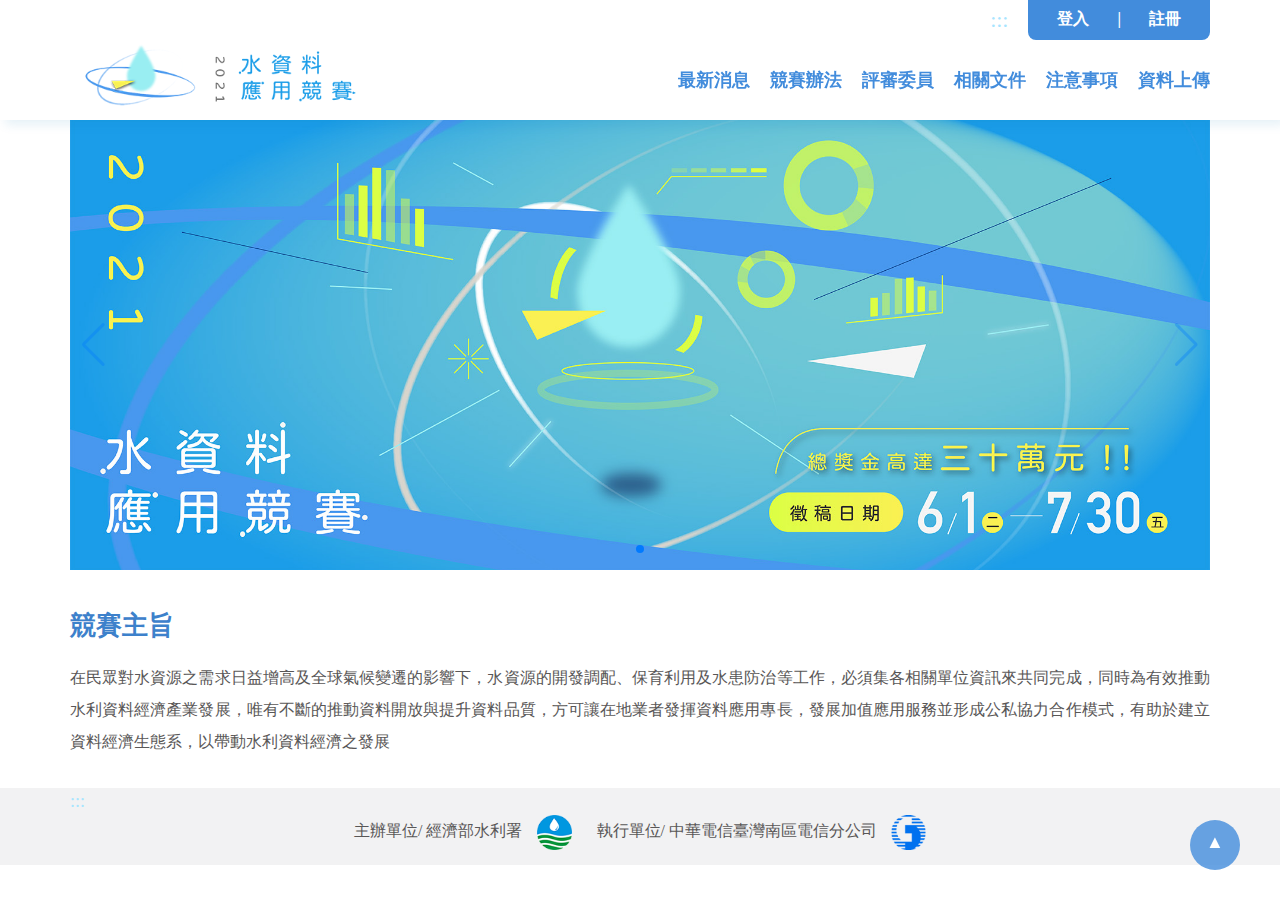
==== commit 332a2388: "0406-1500" ====
--- a/index.html
+++ b/index.html
@@ -49,6 +49,7 @@
 
     <!-- jquery -->
     <script src="js/jquery-3.3.1.min.js"></script>
+    
     <!-- bootstrap -->
     <!-- <script src="js/jquery-3.3.1.slim.min.js" ></script> -->
     <script src="js/bootstrap.min.4.2.js"></script>
@@ -64,7 +65,6 @@
             $("#footer").load("footer.html");
         });
     </script>
-
 
     <!-- Initialize Swiper -->
     <script>
--- a/scss/style.css
+++ b/scss/style.css
@@ -9,18 +9,11 @@
   width: 1140px;
   margin: auto;
   padding: 30px 0;
-  padding-top: 60px;
 }
 
 @media (max-width: 768px) {
   * .container {
     width: 80%;
-  }
-}
-
-@media (max-width: 568px) {
-  * .container {
-    padding: 30px 0;
   }
 }
 
@@ -567,7 +560,7 @@
 
 * .modal-iot .modal-dialog .modal-content .btn-iot[type="submit"], * .modal-iot .modal-dialog .modal-content .btn-iot[type="reset"] {
   height: 40px;
-  background-color: #0d73ad;
+  background-color: #428cdc;
   color: white;
   font-size: 1.125rem;
   font-weight: bold;
@@ -585,7 +578,7 @@
 * .modal-iot .modal-dialog .modal-content .btn-iot[type="button"] {
   height: 40px;
   background-color: transparent;
-  border: solid 1px #0d73ad;
+  border: solid 1px #428cdc;
   border-radius: 8px;
   color: #0d73ad;
   font-size: 1.125rem;
@@ -781,13 +774,8 @@
 
 @media (max-width: 768px) {
   body .navbar {
-    display: unset;
-    -webkit-box-pack: unset;
-        -ms-flex-pack: unset;
-            justify-content: unset;
+    display: block;
     margin-top: 0;
-    -webkit-box-shadow: none;
-            box-shadow: none;
   }
 }
 
@@ -852,7 +840,7 @@
 
 body .navbar .pc .navbar-R h4 {
   font-size: 1.125rem;
-  color: #3d81cb;
+  color: #428cdc;
   margin: 0;
   padding: 0;
   line-height: 80px;
@@ -871,6 +859,10 @@
   display: block;
   -webkit-transition-duration: 0.5s;
           transition-duration: 0.5s;
+}
+
+body .navbar .pc .navbar-R .nav-function a:hover h4 {
+  color: #0d73ad;
 }
 
 body .navbar .pc .navbar-R .nav-list {
@@ -930,7 +922,7 @@
   display: inline-block;
   width: 100vw;
   height: 100vh;
-  background-color: rgba(0, 0, 0, 0.9);
+  background-color: #428cdc;
   font-size: 1.125rem;
   line-height: 60px;
   position: absolute;
@@ -996,12 +988,16 @@
 
 body .navbar .mobile .logo {
   width: 100%;
+  height: 100%;
   display: -webkit-box;
   display: -ms-flexbox;
   display: flex;
   -webkit-box-pack: center;
       -ms-flex-pack: center;
           justify-content: center;
+  -webkit-box-align: center;
+      -ms-flex-align: center;
+          align-items: center;
 }
 
 body .navbar .mobile .logo img {
@@ -1038,28 +1034,6 @@
      object-position: center center;
 }
 
-@media (max-width: 1366px) {
-  body .content-banner img {
-    height: 40vh;
-  }
-}
-
-@media (max-width: 568px) {
-  body .content-banner img {
-    height: 30vh;
-  }
-}
-
-body .content-banner .BN-left {
-  -o-object-position: 10%;
-     object-position: 10%;
-}
-
-body .content-banner .BN-right {
-  -o-object-position: 70%;
-     object-position: 70%;
-}
-
 body .content-about .container {
   display: -webkit-box;
   display: -ms-flexbox;
@@ -1070,7 +1044,6 @@
   body .content-about .container {
     -ms-flex-wrap: wrap;
         flex-wrap: wrap;
-    padding-bottom: unset;
   }
 }
 
@@ -1087,20 +1060,19 @@
   background-color: #fff;
   padding: 8px 0;
   margin: 0;
-  position: absolute;
-  top: 150px;
+  padding-top: 150px;
 }
 
 @media (max-width: 768px) {
   body .breadcrumb {
-    top: 80px;
+    padding-top: 65px;
     background-color: #e5f1f9;
   }
 }
 
 @media (max-width: 568px) {
   body .breadcrumb {
-    top: 60px;
+    padding-top: 68px;
   }
 }
 
@@ -1150,23 +1122,13 @@
   color: black;
 }
 
-body .content-information {
-  padding-top: 120px;
-}
-
-@media (max-width: 768px) {
-  body .content-information {
-    padding-top: 80px;
-  }
-}
-
 body .content-information h1 {
   text-align: center;
 }
 
 @media (max-width: 568px) {
   body .content-information h1 {
-    margin: 25px 0;
+    margin: 10px 0;
     text-align: left;
   }
 }
@@ -1192,7 +1154,7 @@
 }
 
 body .content-information span {
-  color: #0d73ad;
+  color: #428cdc;
   font-weight: bold;
 }
 
@@ -1272,11 +1234,23 @@
 }
 
 body footer {
-  background-color: #428cdc;
+  background-color: #f2f2f3;
+}
+
+@media (max-width: 568px) {
+  body footer {
+    background-color: white;
+  }
 }
 
 body footer .container {
-  padding-top: 15px;
+  padding-top: 0;
+  padding-bottom: 15px;
+}
+
+body footer .container #AZ {
+  font-size: 1.125rem;
+  color: #a7e5ff;
 }
 
 body footer .container .text-gp {
@@ -1319,13 +1293,13 @@
 
 body footer .container .text-gp a {
   font-size: 1.125rem;
-  color: #99EEF3;
+  color: #428cdc;
   font-weight: bold;
   line-height: 2.25rem;
 }
 
 body footer .container .text-gp a:hover {
-  color: #99EEF3;
+  color: #0d73ad;
 }
 
 body footer .container .text-gp .fas {
@@ -1334,112 +1308,93 @@
 }
 
 body footer .container .contact {
-  margin: 10px 0;
-}
-
-body footer .container .contact p {
+  display: -webkit-box;
+  display: -ms-flexbox;
+  display: flex;
+  -webkit-box-align: center;
+      -ms-flex-align: center;
+          align-items: center;
+  -webkit-box-pack: center;
+      -ms-flex-pack: center;
+          justify-content: center;
+}
+
+@media (max-width: 568px) {
+  body footer .container .contact {
+    -webkit-box-align: start;
+        -ms-flex-align: start;
+            align-items: start;
+  }
+}
+
+@media (max-width: 568px) {
+  body footer .container .contact .text-gp {
+    width: 50%;
+  }
+}
+
+body footer .container .contact .text-gp:not(:last-child) {
+  margin-right: 25px;
+}
+
+body footer .container .contact .text-gp p {
   color: white;
   margin-top: 3px;
   margin-bottom: 10px;
 }
 
 @media (max-width: 568px) {
-  body footer .container .contact p {
+  body footer .container .contact .text-gp p {
     margin-bottom: 20px;
   }
 }
 
-body footer .container .contact a {
+body footer .container .contact .text-gp a {
   color: #99EEF3;
   font-size: 1.125rem;
   font-weight: bold;
 }
 
-body footer .container .contact a:hover .fas {
+body footer .container .contact .text-gp a:hover .fas {
   color: #99EEF3;
 }
 
-body footer .container .contact .fas {
+body footer .container .contact .text-gp .fas {
   color: #99EEF3;
   width: 10px;
   margin-right: 12px;
 }
 
-body footer .container .notice {
-  display: -webkit-box;
-  display: -ms-flexbox;
-  display: flex;
-  -webkit-box-pack: justify;
-      -ms-flex-pack: justify;
-          justify-content: space-between;
-  -webkit-box-align: end;
-      -ms-flex-align: end;
-          align-items: flex-end;
-}
-
-@media (max-width: 768px) {
-  body footer .container .notice {
-    -webkit-box-pack: unset;
-        -ms-flex-pack: unset;
-            justify-content: unset;
-    -ms-flex-wrap: wrap;
-        flex-wrap: wrap;
-  }
-}
-
-body footer .container .notice .text-gp {
-  width: 70%;
-  -ms-flex-wrap: wrap;
-      flex-wrap: wrap;
-}
-
-@media (max-width: 768px) {
-  body footer .container .notice .text-gp {
-    width: 100%;
-  }
-}
-
-body footer .container .notice .pic {
-  display: -webkit-box;
-  display: -ms-flexbox;
-  display: flex;
-  -webkit-box-pack: end;
-      -ms-flex-pack: end;
-          justify-content: flex-end;
-  width: 30%;
-}
-
-@media (max-width: 768px) {
-  body footer .container .notice .pic {
-    width: 100%;
-    margin-top: 25px;
-    -webkit-box-pack: start;
-        -ms-flex-pack: start;
-            justify-content: flex-start;
-  }
-}
-
-body footer .container .notice .pic img {
-  height: 40px;
-}
-
-body footer .container .notice h4,
-body footer .container .notice p {
-  color: white;
+body footer .container .contact .text-gp span {
+  color: #595757;
+  padding: 0;
+}
+
+body footer .container .contact .text-gp img {
+  width: 35px;
+  height: 35px;
+  margin-left: 10px;
+}
+
+@media (max-width: 568px) {
+  body footer .container .contact .text-gp img {
+    width: 20px;
+    height: 20px;
+  }
 }
 
 body .back-top {
-  width: 60px;
-  height: 60px;
+  width: 50px;
+  height: 50px;
   z-index: 999;
   position: fixed;
   right: 40px;
   bottom: 30px;
-  background-color: #a7e5ff;
+  background-color: rgba(66, 140, 220, 0.8);
   border-radius: 50%;
   font-size: 1.125rem;
-  color: #0d73ad;
-  line-height: 55px;
+  color: white;
+  line-height: 45px;
   text-align: center;
 }
 
@@ -1573,23 +1528,13 @@
   color: #0d73ad;
 }
 
-body .content-news {
-  padding-top: 120px;
-}
-
-@media (max-width: 768px) {
-  body .content-news {
-    padding-top: 80px;
-  }
-}
-
 body .content-news h1 {
   text-align: center;
 }
 
 @media (max-width: 568px) {
   body .content-news h1 {
-    margin: 25px 0;
+    margin: 10px 0;
     text-align: left;
   }
 }
@@ -1736,23 +1681,13 @@
   text-align: right;
 }
 
-body .content-news-info {
-  padding-top: 120px;
-}
-
-@media (max-width: 768px) {
-  body .content-news-info {
-    padding-top: 80px;
-  }
-}
-
 body .content-news-info h1 {
   text-align: center;
 }
 
 @media (max-width: 568px) {
   body .content-news-info h1 {
-    margin: 25px 0;
+    margin: 10px 0;
     text-align: left;
   }
 }
@@ -2691,23 +2626,13 @@
   margin-right: 5px;
 }
 
-body .content-data {
-  padding-top: 120px;
-}
-
-@media (max-width: 768px) {
-  body .content-data {
-    padding-top: 80px;
-  }
-}
-
 body .content-data h1 {
   text-align: center;
 }
 
 @media (max-width: 568px) {
   body .content-data h1 {
-    margin: 25px 0;
+    margin: 10px 0;
     text-align: left;
   }
 }
@@ -2748,23 +2673,13 @@
   width: 100%;
 }
 
-body .content-example {
-  padding-top: 120px;
-}
-
-@media (max-width: 768px) {
-  body .content-example {
-    padding-top: 80px;
-  }
-}
-
 body .content-example h1 {
   text-align: center;
 }
 
 @media (max-width: 568px) {
   body .content-example h1 {
-    margin: 25px 0;
+    margin: 10px 0;
     text-align: left;
   }
 }
@@ -2940,23 +2855,13 @@
   }
 }
 
-body .content-login {
-  padding-top: 120px;
-}
-
-@media (max-width: 768px) {
-  body .content-login {
-    padding-top: 80px;
-  }
-}
-
 body .content-login h1 {
   text-align: center;
 }
 
 @media (max-width: 568px) {
   body .content-login h1 {
-    margin: 25px 0;
+    margin: 10px 0;
     text-align: left;
   }
 }
@@ -2979,6 +2884,11 @@
   padding: 0;
   text-align: center;
   margin: 50px 0;
+}
+
+body .content-login .container {
+  padding-top: 0;
+  padding-bottom: 60px;
 }
 
 @media (max-width: 568px) {
@@ -3059,7 +2969,7 @@
   width: 100%;
   padding: 0;
   margin-right: 50px;
-  color: #0d73ad;
+  color: #428cdc;
   font-size: 1.125rem;
   font-weight: bold;
 }
@@ -3069,7 +2979,7 @@
 body .content-login .container .form form .form-gp select[type="reset"] {
   width: 100%;
   height: 40px;
-  background-color: #0d73ad;
+  background-color: #428cdc;
   color: white;
   font-size: 1.125rem;
   font-weight: bold;
@@ -3092,9 +3002,9 @@
   width: 100%;
   height: 40px;
   background-color: transparent;
-  border: solid 1px #0d73ad;
+  border: solid 1px #428cdc;
   border-radius: 8px;
-  color: #0d73ad;
+  color: #428cdc;
   font-size: 1.125rem;
   font-weight: bold;
   line-height: 40px;
@@ -3134,7 +3044,7 @@
   font-size: 1.125rem;
   line-height: 1.125rem;
   margin-top: 20px;
-  color: #0d73ad;
+  color: #428cdc;
   font-weight: bold;
   text-align: center;
 }
@@ -3217,7 +3127,7 @@
 }
 
 body .content-login .container .form form .form-check .h4 {
-  color: #0d73ad;
+  color: #428cdc;
   font-size: 1.125rem;
   font-weight: bold;
   padding: 0;
@@ -3254,23 +3164,13 @@
   margin-bottom: 10px;
 }
 
-body .content-signup {
-  padding-top: 120px;
-}
-
-@media (max-width: 768px) {
-  body .content-signup {
-    padding-top: 80px;
-  }
-}
-
 body .content-signup h1 {
   text-align: center;
 }
 
 @media (max-width: 568px) {
   body .content-signup h1 {
-    margin: 25px 0;
+    margin: 10px 0;
     text-align: left;
   }
 }
@@ -3296,8 +3196,12 @@
 }
 
 body .content-signup span {
-  color: #0d73ad;
+  color: #428cdc;
   font-weight: bold;
+}
+
+body .content-signup .container {
+  padding-top: 0;
 }
 
 @media (max-width: 568px) {
@@ -3376,7 +3280,7 @@
   width: 100%;
   padding: 0;
   margin-right: 50px;
-  color: #0d73ad;
+  color: #428cdc;
   font-size: 1.125rem;
   font-weight: bold;
 }
@@ -3386,7 +3290,7 @@
 body .content-signup .container .form-gp form .form-gp select[type="reset"] {
   width: 100%;
   height: 40px;
-  background-color: #0d73ad;
+  background-color: #428cdc;
   color: white;
   font-size: 1.125rem;
   font-weight: bold;
@@ -3409,9 +3313,9 @@
   width: 100%;
   height: 40px;
   background-color: transparent;
-  border: solid 1px #0d73ad;
+  border: solid 1px #428cdc;
   border-radius: 8px;
-  color: #0d73ad;
+  color: #428cdc;
   font-size: 1.125rem;
   font-weight: bold;
   line-height: 40px;
@@ -3451,7 +3355,7 @@
   font-size: 1.125rem;
   line-height: 1.125rem;
   margin-top: 20px;
-  color: #0d73ad;
+  color: #428cdc;
   font-weight: bold;
   text-align: center;
 }
@@ -3534,7 +3438,7 @@
 }
 
 body .content-signup .container .form-gp form .form-check .h4 {
-  color: #0d73ad;
+  color: #428cdc;
   font-size: 1.125rem;
   font-weight: bold;
   padding: 0;
@@ -3784,23 +3688,13 @@
   }
 }
 
-body .content-signup {
-  padding-top: 120px;
-}
-
-@media (max-width: 768px) {
-  body .content-signup {
-    padding-top: 80px;
-  }
-}
-
 body .content-signup h1 {
   text-align: center;
 }
 
 @media (max-width: 568px) {
   body .content-signup h1 {
-    margin: 25px 0;
+    margin: 10px 0;
     text-align: left;
   }
 }
@@ -3826,7 +3720,7 @@
 }
 
 body .content-signup span {
-  color: #0d73ad;
+  color: #428cdc;
   font-weight: bold;
 }
 
@@ -4267,23 +4161,13 @@
   margin: 25px 0;
 }
 
-body .content-member-data {
-  padding-top: 120px;
-}
-
-@media (max-width: 768px) {
-  body .content-member-data {
-    padding-top: 80px;
-  }
-}
-
 body .content-member-data h1 {
   text-align: center;
 }
 
 @media (max-width: 568px) {
   body .content-member-data h1 {
-    margin: 25px 0;
+    margin: 10px 0;
     text-align: left;
   }
 }
@@ -4423,7 +4307,7 @@
   width: 100%;
   padding: 0;
   margin-right: 50px;
-  color: #0d73ad;
+  color: #428cdc;
   font-size: 1.125rem;
   font-weight: bold;
 }
@@ -4433,7 +4317,7 @@
 body .content-member-data .container .member-data .form form .form-gp select[type="reset"] {
   width: 100%;
   height: 40px;
-  background-color: #0d73ad;
+  background-color: #428cdc;
   color: white;
   font-size: 1.125rem;
   font-weight: bold;
@@ -4456,9 +4340,9 @@
   width: 100%;
   height: 40px;
   background-color: transparent;
-  border: solid 1px #0d73ad;
+  border: solid 1px #428cdc;
   border-radius: 8px;
-  color: #0d73ad;
+  color: #428cdc;
   font-size: 1.125rem;
   font-weight: bold;
   line-height: 40px;
@@ -4498,7 +4382,7 @@
   font-size: 1.125rem;
   line-height: 1.125rem;
   margin-top: 20px;
-  color: #0d73ad;
+  color: #428cdc;
   font-weight: bold;
   text-align: center;
 }
@@ -4581,7 +4465,7 @@
 }
 
 body .content-member-data .container .member-data .form form .form-check .h4 {
-  color: #0d73ad;
+  color: #428cdc;
   font-size: 1.125rem;
   font-weight: bold;
   padding: 0;
@@ -4638,23 +4522,13 @@
   height: 44px;
 }
 
-body .content-api-attestation {
-  padding-top: 120px;
-}
-
-@media (max-width: 768px) {
-  body .content-api-attestation {
-    padding-top: 80px;
-  }
-}
-
 body .content-api-attestation h1 {
   text-align: center;
 }
 
 @media (max-width: 568px) {
   body .content-api-attestation h1 {
-    margin: 25px 0;
+    margin: 10px 0;
     text-align: left;
   }
 }
@@ -4757,7 +4631,7 @@
   width: 100%;
   padding: 0;
   margin-right: 50px;
-  color: #0d73ad;
+  color: #428cdc;
   font-size: 1.125rem;
   font-weight: bold;
 }
@@ -4767,7 +4641,7 @@
 body .content-api-attestation .container .form form .form-gp select[type="reset"] {
   width: 100%;
   height: 40px;
-  background-color: #0d73ad;
+  background-color: #428cdc;
   color: white;
   font-size: 1.125rem;
   font-weight: bold;
@@ -4790,9 +4664,9 @@
   width: 100%;
   height: 40px;
   background-color: transparent;
-  border: solid 1px #0d73ad;
+  border: solid 1px #428cdc;
   border-radius: 8px;
-  color: #0d73ad;
+  color: #428cdc;
   font-size: 1.125rem;
   font-weight: bold;
   line-height: 40px;
@@ -4832,7 +4706,7 @@
   font-size: 1.125rem;
   line-height: 1.125rem;
   margin-top: 20px;
-  color: #0d73ad;
+  color: #428cdc;
   font-weight: bold;
   text-align: center;
 }
@@ -4915,7 +4789,7 @@
 }
 
 body .content-api-attestation .container .form form .form-check .h4 {
-  color: #0d73ad;
+  color: #428cdc;
   font-size: 1.125rem;
   font-weight: bold;
   padding: 0;
@@ -4958,23 +4832,13 @@
   padding-top: 0;
 }
 
-body .content-opinion {
-  padding-top: 120px;
-}
-
-@media (max-width: 768px) {
-  body .content-opinion {
-    padding-top: 80px;
-  }
-}
-
 body .content-opinion h1 {
   text-align: center;
 }
 
 @media (max-width: 568px) {
   body .content-opinion h1 {
-    margin: 25px 0;
+    margin: 10px 0;
     text-align: left;
   }
 }
@@ -5000,7 +4864,7 @@
 }
 
 body .content-opinion span {
-  color: #0d73ad;
+  color: #428cdc;
   font-weight: bold;
 }
 
@@ -5311,23 +5175,13 @@
   }
 }
 
-body .content-opinion-add {
-  padding-top: 120px;
-}
-
-@media (max-width: 768px) {
-  body .content-opinion-add {
-    padding-top: 80px;
-  }
-}
-
 body .content-opinion-add h1 {
   text-align: center;
 }
 
 @media (max-width: 568px) {
   body .content-opinion-add h1 {
-    margin: 25px 0;
+    margin: 10px 0;
     text-align: left;
   }
 }
@@ -5430,7 +5284,7 @@
   width: 100%;
   padding: 0;
   margin-right: 50px;
-  color: #0d73ad;
+  color: #428cdc;
   font-size: 1.125rem;
   font-weight: bold;
 }
@@ -5440,7 +5294,7 @@
 body .content-opinion-add .container .form form .form-gp select[type="reset"] {
   width: 100%;
   height: 40px;
-  background-color: #0d73ad;
+  background-color: #428cdc;
   color: white;
   font-size: 1.125rem;
   font-weight: bold;
@@ -5463,9 +5317,9 @@
   width: 100%;
   height: 40px;
   background-color: transparent;
-  border: solid 1px #0d73ad;
+  border: solid 1px #428cdc;
   border-radius: 8px;
-  color: #0d73ad;
+  color: #428cdc;
   font-size: 1.125rem;
   font-weight: bold;
   line-height: 40px;
@@ -5505,7 +5359,7 @@
   font-size: 1.125rem;
   line-height: 1.125rem;
   margin-top: 20px;
-  color: #0d73ad;
+  color: #428cdc;
   font-weight: bold;
   text-align: center;
 }
@@ -5588,7 +5442,7 @@
 }
 
 body .content-opinion-add .container .form form .form-check .h4 {
-  color: #0d73ad;
+  color: #428cdc;
   font-size: 1.125rem;
   font-weight: bold;
   padding: 0;
@@ -5625,23 +5479,13 @@
   margin-bottom: 20px;
 }
 
-body .content-opinion-preview {
-  padding-top: 120px;
-}
-
-@media (max-width: 768px) {
-  body .content-opinion-preview {
-    padding-top: 80px;
-  }
-}
-
 body .content-opinion-preview h1 {
   text-align: center;
 }
 
 @media (max-width: 568px) {
   body .content-opinion-preview h1 {
-    margin: 25px 0;
+    margin: 10px 0;
     text-align: left;
   }
 }
@@ -5667,7 +5511,7 @@
 }
 
 body .content-opinion-preview span {
-  color: #0d73ad;
+  color: #428cdc;
   font-weight: bold;
 }
 
@@ -6046,23 +5890,13 @@
   margin-bottom: 25px;
 }
 
-body .content-FAQ {
-  padding-top: 120px;
-}
-
-@media (max-width: 768px) {
-  body .content-FAQ {
-    padding-top: 80px;
-  }
-}
-
 body .content-FAQ h1 {
   text-align: center;
 }
 
 @media (max-width: 568px) {
   body .content-FAQ h1 {
-    margin: 25px 0;
+    margin: 10px 0;
     text-align: left;
   }
 }
@@ -6207,7 +6041,7 @@
 }
 
 body .content-example-code .container .notice {
-  background-color: #eeefef;
+  background-color: #f2f2f3;
   border-radius: 20px;
   padding: 45px 60px;
   margin-bottom: 50px;
@@ -7252,23 +7086,13 @@
   }
 }
 
-body .content-reservoir-info {
-  padding-top: 120px;
-}
-
-@media (max-width: 768px) {
-  body .content-reservoir-info {
-    padding-top: 80px;
-  }
-}
-
 body .content-reservoir-info h1 {
   text-align: center;
 }
 
 @media (max-width: 568px) {
   body .content-reservoir-info h1 {
-    margin: 25px 0;
+    margin: 10px 0;
     text-align: left;
   }
 }
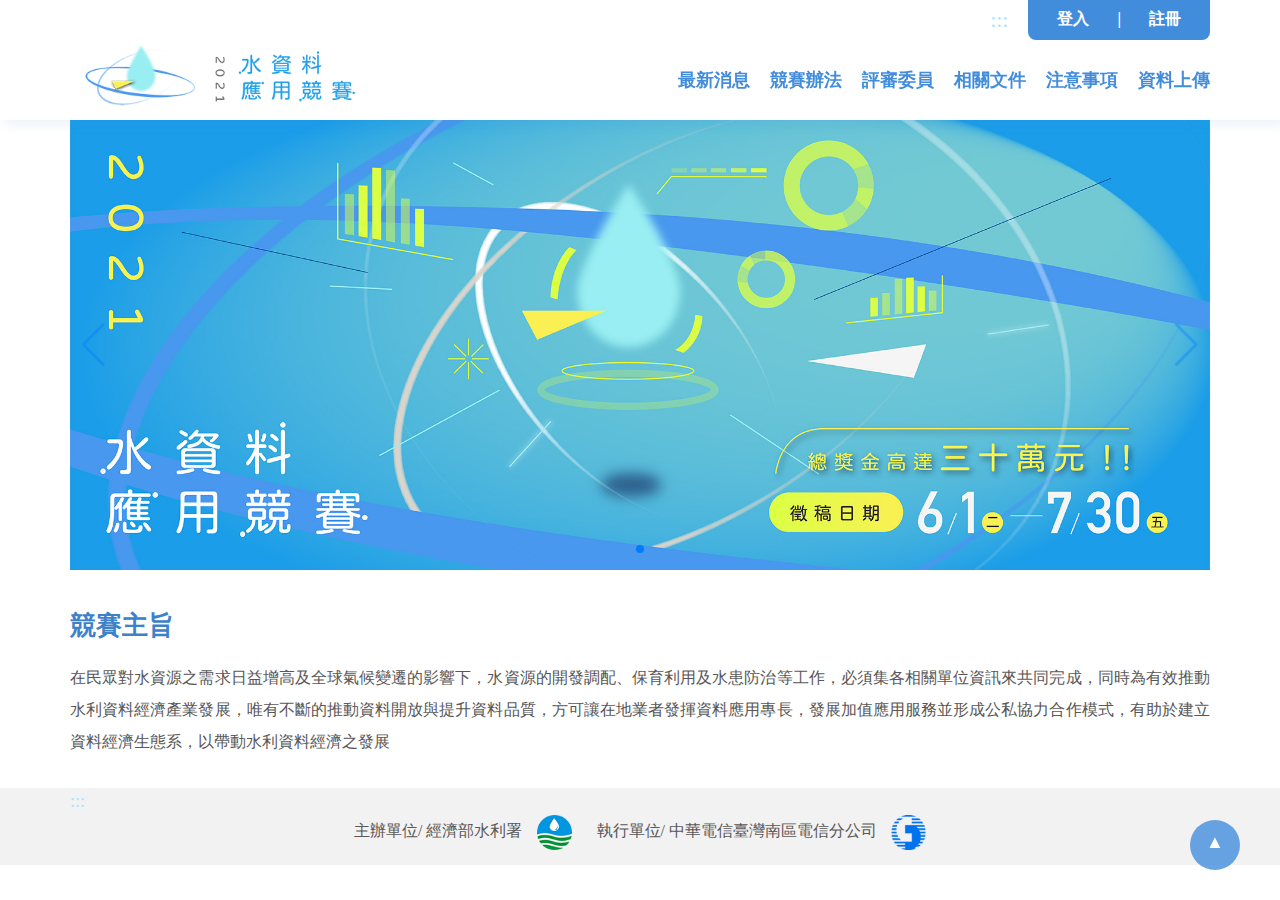
==== commit c8ab0838: "0408-1800" ====
--- a/index.html
+++ b/index.html
@@ -5,7 +5,8 @@
     <meta charset="UTF-8">
     <meta name="viewport" content="width=device-width, initial-scale=1.0">
     <title>水資源物聯網入口網</title>
-    <link rel="stylesheet" href="https://cdnjs.cloudflare.com/ajax/libs/font-awesome/5.13.0/css/all.min.css">
+	<!-- Font Awesome Icons -->
+	<link rel="stylesheet" href="fontawesome-free/css/all.min.css">
     <link rel="stylesheet" href="scss/bootstrap.4.2.css">
     <link rel="stylesheet" href="scss/swiper-bundle.min.css">
     <link rel="stylesheet" href="scss/style.css">
@@ -49,7 +50,7 @@
 
     <!-- jquery -->
     <script src="js/jquery-3.3.1.min.js"></script>
-    
+
     <!-- bootstrap -->
     <!-- <script src="js/jquery-3.3.1.slim.min.js" ></script> -->
     <script src="js/bootstrap.min.4.2.js"></script>
--- a/fontawesome-free/css/all.min.css
+++ b/fontawesome-free/css/all.min.css
@@ -0,0 +1,4580 @@
+/*!
+ * Font Awesome Free 5.13.0 by @fontawesome - https://fontawesome.com
+ * License - https://fontawesome.com/license/free (Icons: CC BY 4.0, Fonts: SIL OFL 1.1, Code: MIT License)
+ */
+.fa,
+.fab,
+.fad,
+.fal,
+.far,
+.fas {
+    -moz-osx-font-smoothing: grayscale;
+    -webkit-font-smoothing: antialiased;
+    display: inline-block;
+    font-style: normal;
+    font-variant: normal;
+    text-rendering: auto;
+    line-height: 1;
+}
+.fa-lg {
+    font-size: 1.33333em;
+    line-height: 0.75em;
+    vertical-align: -0.0667em;
+}
+.fa-xs {
+    font-size: 0.75em;
+}
+.fa-sm {
+    font-size: 0.875em;
+}
+.fa-1x {
+    font-size: 1em;
+}
+.fa-2x {
+    font-size: 2em;
+}
+.fa-3x {
+    font-size: 3em;
+}
+.fa-4x {
+    font-size: 4em;
+}
+.fa-5x {
+    font-size: 5em;
+}
+.fa-6x {
+    font-size: 6em;
+}
+.fa-7x {
+    font-size: 7em;
+}
+.fa-8x {
+    font-size: 8em;
+}
+.fa-9x {
+    font-size: 9em;
+}
+.fa-10x {
+    font-size: 10em;
+}
+.fa-fw {
+    text-align: center;
+    width: 1.25em;
+}
+.fa-ul {
+    list-style-type: none;
+    margin-left: 2.5em;
+    padding-left: 0;
+}
+.fa-ul > li {
+    position: relative;
+}
+.fa-li {
+    left: -2em;
+    position: absolute;
+    text-align: center;
+    width: 2em;
+    line-height: inherit;
+}
+.fa-border {
+    border: 0.08em solid #eee;
+    border-radius: 0.1em;
+    padding: 0.2em 0.25em 0.15em;
+}
+.fa-pull-left {
+    float: left;
+}
+.fa-pull-right {
+    float: right;
+}
+.fa.fa-pull-left,
+.fab.fa-pull-left,
+.fal.fa-pull-left,
+.far.fa-pull-left,
+.fas.fa-pull-left {
+    margin-right: 0.3em;
+}
+.fa.fa-pull-right,
+.fab.fa-pull-right,
+.fal.fa-pull-right,
+.far.fa-pull-right,
+.fas.fa-pull-right {
+    margin-left: 0.3em;
+}
+.fa-spin {
+    -webkit-animation: fa-spin 2s linear infinite;
+    animation: fa-spin 2s linear infinite;
+}
+.fa-pulse {
+    -webkit-animation: fa-spin 1s steps(8) infinite;
+    animation: fa-spin 1s steps(8) infinite;
+}
+@-webkit-keyframes fa-spin {
+    0% {
+        -webkit-transform: rotate(0deg);
+        transform: rotate(0deg);
+    }
+    to {
+        -webkit-transform: rotate(1turn);
+        transform: rotate(1turn);
+    }
+}
+@keyframes fa-spin {
+    0% {
+        -webkit-transform: rotate(0deg);
+        transform: rotate(0deg);
+    }
+    to {
+        -webkit-transform: rotate(1turn);
+        transform: rotate(1turn);
+    }
+}
+.fa-rotate-90 {
+    -ms-filter: "progid:DXImageTransform.Microsoft.BasicImage(rotation=1)";
+    -webkit-transform: rotate(90deg);
+    transform: rotate(90deg);
+}
+.fa-rotate-180 {
+    -ms-filter: "progid:DXImageTransform.Microsoft.BasicImage(rotation=2)";
+    -webkit-transform: rotate(180deg);
+    transform: rotate(180deg);
+}
+.fa-rotate-270 {
+    -ms-filter: "progid:DXImageTransform.Microsoft.BasicImage(rotation=3)";
+    -webkit-transform: rotate(270deg);
+    transform: rotate(270deg);
+}
+.fa-flip-horizontal {
+    -ms-filter: "progid:DXImageTransform.Microsoft.BasicImage(rotation=0, mirror=1)";
+    -webkit-transform: scaleX(-1);
+    transform: scaleX(-1);
+}
+.fa-flip-vertical {
+    -webkit-transform: scaleY(-1);
+    transform: scaleY(-1);
+}
+.fa-flip-both,
+.fa-flip-horizontal.fa-flip-vertical,
+.fa-flip-vertical {
+    -ms-filter: "progid:DXImageTransform.Microsoft.BasicImage(rotation=2, mirror=1)";
+}
+.fa-flip-both,
+.fa-flip-horizontal.fa-flip-vertical {
+    -webkit-transform: scale(-1);
+    transform: scale(-1);
+}
+:root .fa-flip-both,
+:root .fa-flip-horizontal,
+:root .fa-flip-vertical,
+:root .fa-rotate-90,
+:root .fa-rotate-180,
+:root .fa-rotate-270 {
+    -webkit-filter: none;
+    filter: none;
+}
+.fa-stack {
+    display: inline-block;
+    height: 2em;
+    line-height: 2em;
+    position: relative;
+    vertical-align: middle;
+    width: 2.5em;
+}
+.fa-stack-1x,
+.fa-stack-2x {
+    left: 0;
+    position: absolute;
+    text-align: center;
+    width: 100%;
+}
+.fa-stack-1x {
+    line-height: inherit;
+}
+.fa-stack-2x {
+    font-size: 2em;
+}
+.fa-inverse {
+    color: #fff;
+}
+.fa-500px:before {
+    content: "\f26e";
+}
+.fa-accessible-icon:before {
+    content: "\f368";
+}
+.fa-accusoft:before {
+    content: "\f369";
+}
+.fa-acquisitions-incorporated:before {
+    content: "\f6af";
+}
+.fa-ad:before {
+    content: "\f641";
+}
+.fa-address-book:before {
+    content: "\f2b9";
+}
+.fa-address-card:before {
+    content: "\f2bb";
+}
+.fa-adjust:before {
+    content: "\f042";
+}
+.fa-adn:before {
+    content: "\f170";
+}
+.fa-adobe:before {
+    content: "\f778";
+}
+.fa-adversal:before {
+    content: "\f36a";
+}
+.fa-affiliatetheme:before {
+    content: "\f36b";
+}
+.fa-air-freshener:before {
+    content: "\f5d0";
+}
+.fa-airbnb:before {
+    content: "\f834";
+}
+.fa-algolia:before {
+    content: "\f36c";
+}
+.fa-align-center:before {
+    content: "\f037";
+}
+.fa-align-justify:before {
+    content: "\f039";
+}
+.fa-align-left:before {
+    content: "\f036";
+}
+.fa-align-right:before {
+    content: "\f038";
+}
+.fa-alipay:before {
+    content: "\f642";
+}
+.fa-allergies:before {
+    content: "\f461";
+}
+.fa-amazon:before {
+    content: "\f270";
+}
+.fa-amazon-pay:before {
+    content: "\f42c";
+}
+.fa-ambulance:before {
+    content: "\f0f9";
+}
+.fa-american-sign-language-interpreting:before {
+    content: "\f2a3";
+}
+.fa-amilia:before {
+    content: "\f36d";
+}
+.fa-anchor:before {
+    content: "\f13d";
+}
+.fa-android:before {
+    content: "\f17b";
+}
+.fa-angellist:before {
+    content: "\f209";
+}
+.fa-angle-double-down:before {
+    content: "\f103";
+}
+.fa-angle-double-left:before {
+    content: "\f100";
+}
+.fa-angle-double-right:before {
+    content: "\f101";
+}
+.fa-angle-double-up:before {
+    content: "\f102";
+}
+.fa-angle-down:before {
+    content: "\f107";
+}
+.fa-angle-left:before {
+    content: "\f104";
+}
+.fa-angle-right:before {
+    content: "\f105";
+}
+.fa-angle-up:before {
+    content: "\f106";
+}
+.fa-angry:before {
+    content: "\f556";
+}
+.fa-angrycreative:before {
+    content: "\f36e";
+}
+.fa-angular:before {
+    content: "\f420";
+}
+.fa-ankh:before {
+    content: "\f644";
+}
+.fa-app-store:before {
+    content: "\f36f";
+}
+.fa-app-store-ios:before {
+    content: "\f370";
+}
+.fa-apper:before {
+    content: "\f371";
+}
+.fa-apple:before {
+    content: "\f179";
+}
+.fa-apple-alt:before {
+    content: "\f5d1";
+}
+.fa-apple-pay:before {
+    content: "\f415";
+}
+.fa-archive:before {
+    content: "\f187";
+}
+.fa-archway:before {
+    content: "\f557";
+}
+.fa-arrow-alt-circle-down:before {
+    content: "\f358";
+}
+.fa-arrow-alt-circle-left:before {
+    content: "\f359";
+}
+.fa-arrow-alt-circle-right:before {
+    content: "\f35a";
+}
+.fa-arrow-alt-circle-up:before {
+    content: "\f35b";
+}
+.fa-arrow-circle-down:before {
+    content: "\f0ab";
+}
+.fa-arrow-circle-left:before {
+    content: "\f0a8";
+}
+.fa-arrow-circle-right:before {
+    content: "\f0a9";
+}
+.fa-arrow-circle-up:before {
+    content: "\f0aa";
+}
+.fa-arrow-down:before {
+    content: "\f063";
+}
+.fa-arrow-left:before {
+    content: "\f060";
+}
+.fa-arrow-right:before {
+    content: "\f061";
+}
+.fa-arrow-up:before {
+    content: "\f062";
+}
+.fa-arrows-alt:before {
+    content: "\f0b2";
+}
+.fa-arrows-alt-h:before {
+    content: "\f337";
+}
+.fa-arrows-alt-v:before {
+    content: "\f338";
+}
+.fa-artstation:before {
+    content: "\f77a";
+}
+.fa-assistive-listening-systems:before {
+    content: "\f2a2";
+}
+.fa-asterisk:before {
+    content: "\f069";
+}
+.fa-asymmetrik:before {
+    content: "\f372";
+}
+.fa-at:before {
+    content: "\f1fa";
+}
+.fa-atlas:before {
+    content: "\f558";
+}
+.fa-atlassian:before {
+    content: "\f77b";
+}
+.fa-atom:before {
+    content: "\f5d2";
+}
+.fa-audible:before {
+    content: "\f373";
+}
+.fa-audio-description:before {
+    content: "\f29e";
+}
+.fa-autoprefixer:before {
+    content: "\f41c";
+}
+.fa-avianex:before {
+    content: "\f374";
+}
+.fa-aviato:before {
+    content: "\f421";
+}
+.fa-award:before {
+    content: "\f559";
+}
+.fa-aws:before {
+    content: "\f375";
+}
+.fa-baby:before {
+    content: "\f77c";
+}
+.fa-baby-carriage:before {
+    content: "\f77d";
+}
+.fa-backspace:before {
+    content: "\f55a";
+}
+.fa-backward:before {
+    content: "\f04a";
+}
+.fa-bacon:before {
+    content: "\f7e5";
+}
+.fa-bahai:before {
+    content: "\f666";
+}
+.fa-balance-scale:before {
+    content: "\f24e";
+}
+.fa-balance-scale-left:before {
+    content: "\f515";
+}
+.fa-balance-scale-right:before {
+    content: "\f516";
+}
+.fa-ban:before {
+    content: "\f05e";
+}
+.fa-band-aid:before {
+    content: "\f462";
+}
+.fa-bandcamp:before {
+    content: "\f2d5";
+}
+.fa-barcode:before {
+    content: "\f02a";
+}
+.fa-bars:before {
+    content: "\f0c9";
+}
+.fa-baseball-ball:before {
+    content: "\f433";
+}
+.fa-basketball-ball:before {
+    content: "\f434";
+}
+.fa-bath:before {
+    content: "\f2cd";
+}
+.fa-battery-empty:before {
+    content: "\f244";
+}
+.fa-battery-full:before {
+    content: "\f240";
+}
+.fa-battery-half:before {
+    content: "\f242";
+}
+.fa-battery-quarter:before {
+    content: "\f243";
+}
+.fa-battery-three-quarters:before {
+    content: "\f241";
+}
+.fa-battle-net:before {
+    content: "\f835";
+}
+.fa-bed:before {
+    content: "\f236";
+}
+.fa-beer:before {
+    content: "\f0fc";
+}
+.fa-behance:before {
+    content: "\f1b4";
+}
+.fa-behance-square:before {
+    content: "\f1b5";
+}
+.fa-bell:before {
+    content: "\f0f3";
+}
+.fa-bell-slash:before {
+    content: "\f1f6";
+}
+.fa-bezier-curve:before {
+    content: "\f55b";
+}
+.fa-bible:before {
+    content: "\f647";
+}
+.fa-bicycle:before {
+    content: "\f206";
+}
+.fa-biking:before {
+    content: "\f84a";
+}
+.fa-bimobject:before {
+    content: "\f378";
+}
+.fa-binoculars:before {
+    content: "\f1e5";
+}
+.fa-biohazard:before {
+    content: "\f780";
+}
+.fa-birthday-cake:before {
+    content: "\f1fd";
+}
+.fa-bitbucket:before {
+    content: "\f171";
+}
+.fa-bitcoin:before {
+    content: "\f379";
+}
+.fa-bity:before {
+    content: "\f37a";
+}
+.fa-black-tie:before {
+    content: "\f27e";
+}
+.fa-blackberry:before {
+    content: "\f37b";
+}
+.fa-blender:before {
+    content: "\f517";
+}
+.fa-blender-phone:before {
+    content: "\f6b6";
+}
+.fa-blind:before {
+    content: "\f29d";
+}
+.fa-blog:before {
+    content: "\f781";
+}
+.fa-blogger:before {
+    content: "\f37c";
+}
+.fa-blogger-b:before {
+    content: "\f37d";
+}
+.fa-bluetooth:before {
+    content: "\f293";
+}
+.fa-bluetooth-b:before {
+    content: "\f294";
+}
+.fa-bold:before {
+    content: "\f032";
+}
+.fa-bolt:before {
+    content: "\f0e7";
+}
+.fa-bomb:before {
+    content: "\f1e2";
+}
+.fa-bone:before {
+    content: "\f5d7";
+}
+.fa-bong:before {
+    content: "\f55c";
+}
+.fa-book:before {
+    content: "\f02d";
+}
+.fa-book-dead:before {
+    content: "\f6b7";
+}
+.fa-book-medical:before {
+    content: "\f7e6";
+}
+.fa-book-open:before {
+    content: "\f518";
+}
+.fa-book-reader:before {
+    content: "\f5da";
+}
+.fa-bookmark:before {
+    content: "\f02e";
+}
+.fa-bootstrap:before {
+    content: "\f836";
+}
+.fa-border-all:before {
+    content: "\f84c";
+}
+.fa-border-none:before {
+    content: "\f850";
+}
+.fa-border-style:before {
+    content: "\f853";
+}
+.fa-bowling-ball:before {
+    content: "\f436";
+}
+.fa-box:before {
+    content: "\f466";
+}
+.fa-box-open:before {
+    content: "\f49e";
+}
+.fa-box-tissue:before {
+    content: "\f95b";
+}
+.fa-boxes:before {
+    content: "\f468";
+}
+.fa-braille:before {
+    content: "\f2a1";
+}
+.fa-brain:before {
+    content: "\f5dc";
+}
+.fa-bread-slice:before {
+    content: "\f7ec";
+}
+.fa-briefcase:before {
+    content: "\f0b1";
+}
+.fa-briefcase-medical:before {
+    content: "\f469";
+}
+.fa-broadcast-tower:before {
+    content: "\f519";
+}
+.fa-broom:before {
+    content: "\f51a";
+}
+.fa-brush:before {
+    content: "\f55d";
+}
+.fa-btc:before {
+    content: "\f15a";
+}
+.fa-buffer:before {
+    content: "\f837";
+}
+.fa-bug:before {
+    content: "\f188";
+}
+.fa-building:before {
+    content: "\f1ad";
+}
+.fa-bullhorn:before {
+    content: "\f0a1";
+}
+.fa-bullseye:before {
+    content: "\f140";
+}
+.fa-burn:before {
+    content: "\f46a";
+}
+.fa-buromobelexperte:before {
+    content: "\f37f";
+}
+.fa-bus:before {
+    content: "\f207";
+}
+.fa-bus-alt:before {
+    content: "\f55e";
+}
+.fa-business-time:before {
+    content: "\f64a";
+}
+.fa-buy-n-large:before {
+    content: "\f8a6";
+}
+.fa-buysellads:before {
+    content: "\f20d";
+}
+.fa-calculator:before {
+    content: "\f1ec";
+}
+.fa-calendar:before {
+    content: "\f133";
+}
+.fa-calendar-alt:before {
+    content: "\f073";
+}
+.fa-calendar-check:before {
+    content: "\f274";
+}
+.fa-calendar-day:before {
+    content: "\f783";
+}
+.fa-calendar-minus:before {
+    content: "\f272";
+}
+.fa-calendar-plus:before {
+    content: "\f271";
+}
+.fa-calendar-times:before {
+    content: "\f273";
+}
+.fa-calendar-week:before {
+    content: "\f784";
+}
+.fa-camera:before {
+    content: "\f030";
+}
+.fa-camera-retro:before {
+    content: "\f083";
+}
+.fa-campground:before {
+    content: "\f6bb";
+}
+.fa-canadian-maple-leaf:before {
+    content: "\f785";
+}
+.fa-candy-cane:before {
+    content: "\f786";
+}
+.fa-cannabis:before {
+    content: "\f55f";
+}
+.fa-capsules:before {
+    content: "\f46b";
+}
+.fa-car:before {
+    content: "\f1b9";
+}
+.fa-car-alt:before {
+    content: "\f5de";
+}
+.fa-car-battery:before {
+    content: "\f5df";
+}
+.fa-car-crash:before {
+    content: "\f5e1";
+}
+.fa-car-side:before {
+    content: "\f5e4";
+}
+.fa-caravan:before {
+    content: "\f8ff";
+}
+.fa-caret-down:before {
+    content: "\f0d7";
+}
+.fa-caret-left:before {
+    content: "\f0d9";
+}
+.fa-caret-right:before {
+    content: "\f0da";
+}
+.fa-caret-square-down:before {
+    content: "\f150";
+}
+.fa-caret-square-left:before {
+    content: "\f191";
+}
+.fa-caret-square-right:before {
+    content: "\f152";
+}
+.fa-caret-square-up:before {
+    content: "\f151";
+}
+.fa-caret-up:before {
+    content: "\f0d8";
+}
+.fa-carrot:before {
+    content: "\f787";
+}
+.fa-cart-arrow-down:before {
+    content: "\f218";
+}
+.fa-cart-plus:before {
+    content: "\f217";
+}
+.fa-cash-register:before {
+    content: "\f788";
+}
+.fa-cat:before {
+    content: "\f6be";
+}
+.fa-cc-amazon-pay:before {
+    content: "\f42d";
+}
+.fa-cc-amex:before {
+    content: "\f1f3";
+}
+.fa-cc-apple-pay:before {
+    content: "\f416";
+}
+.fa-cc-diners-club:before {
+    content: "\f24c";
+}
+.fa-cc-discover:before {
+    content: "\f1f2";
+}
+.fa-cc-jcb:before {
+    content: "\f24b";
+}
+.fa-cc-mastercard:before {
+    content: "\f1f1";
+}
+.fa-cc-paypal:before {
+    content: "\f1f4";
+}
+.fa-cc-stripe:before {
+    content: "\f1f5";
+}
+.fa-cc-visa:before {
+    content: "\f1f0";
+}
+.fa-centercode:before {
+    content: "\f380";
+}
+.fa-centos:before {
+    content: "\f789";
+}
+.fa-certificate:before {
+    content: "\f0a3";
+}
+.fa-chair:before {
+    content: "\f6c0";
+}
+.fa-chalkboard:before {
+    content: "\f51b";
+}
+.fa-chalkboard-teacher:before {
+    content: "\f51c";
+}
+.fa-charging-station:before {
+    content: "\f5e7";
+}
+.fa-chart-area:before {
+    content: "\f1fe";
+}
+.fa-chart-bar:before {
+    content: "\f080";
+}
+.fa-chart-line:before {
+    content: "\f201";
+}
+.fa-chart-pie:before {
+    content: "\f200";
+}
+.fa-check:before {
+    content: "\f00c";
+}
+.fa-check-circle:before {
+    content: "\f058";
+}
+.fa-check-double:before {
+    content: "\f560";
+}
+.fa-check-square:before {
+    content: "\f14a";
+}
+.fa-cheese:before {
+    content: "\f7ef";
+}
+.fa-chess:before {
+    content: "\f439";
+}
+.fa-chess-bishop:before {
+    content: "\f43a";
+}
+.fa-chess-board:before {
+    content: "\f43c";
+}
+.fa-chess-king:before {
+    content: "\f43f";
+}
+.fa-chess-knight:before {
+    content: "\f441";
+}
+.fa-chess-pawn:before {
+    content: "\f443";
+}
+.fa-chess-queen:before {
+    content: "\f445";
+}
+.fa-chess-rook:before {
+    content: "\f447";
+}
+.fa-chevron-circle-down:before {
+    content: "\f13a";
+}
+.fa-chevron-circle-left:before {
+    content: "\f137";
+}
+.fa-chevron-circle-right:before {
+    content: "\f138";
+}
+.fa-chevron-circle-up:before {
+    content: "\f139";
+}
+.fa-chevron-down:before {
+    content: "\f078";
+}
+.fa-chevron-left:before {
+    content: "\f053";
+}
+.fa-chevron-right:before {
+    content: "\f054";
+}
+.fa-chevron-up:before {
+    content: "\f077";
+}
+.fa-child:before {
+    content: "\f1ae";
+}
+.fa-chrome:before {
+    content: "\f268";
+}
+.fa-chromecast:before {
+    content: "\f838";
+}
+.fa-church:before {
+    content: "\f51d";
+}
+.fa-circle:before {
+    content: "\f111";
+}
+.fa-circle-notch:before {
+    content: "\f1ce";
+}
+.fa-city:before {
+    content: "\f64f";
+}
+.fa-clinic-medical:before {
+    content: "\f7f2";
+}
+.fa-clipboard:before {
+    content: "\f328";
+}
+.fa-clipboard-check:before {
+    content: "\f46c";
+}
+.fa-clipboard-list:before {
+    content: "\f46d";
+}
+.fa-clock:before {
+    content: "\f017";
+}
+.fa-clone:before {
+    content: "\f24d";
+}
+.fa-closed-captioning:before {
+    content: "\f20a";
+}
+.fa-cloud:before {
+    content: "\f0c2";
+}
+.fa-cloud-download-alt:before {
+    content: "\f381";
+}
+.fa-cloud-meatball:before {
+    content: "\f73b";
+}
+.fa-cloud-moon:before {
+    content: "\f6c3";
+}
+.fa-cloud-moon-rain:before {
+    content: "\f73c";
+}
+.fa-cloud-rain:before {
+    content: "\f73d";
+}
+.fa-cloud-showers-heavy:before {
+    content: "\f740";
+}
+.fa-cloud-sun:before {
+    content: "\f6c4";
+}
+.fa-cloud-sun-rain:before {
+    content: "\f743";
+}
+.fa-cloud-upload-alt:before {
+    content: "\f382";
+}
+.fa-cloudscale:before {
+    content: "\f383";
+}
+.fa-cloudsmith:before {
+    content: "\f384";
+}
+.fa-cloudversify:before {
+    content: "\f385";
+}
+.fa-cocktail:before {
+    content: "\f561";
+}
+.fa-code:before {
+    content: "\f121";
+}
+.fa-code-branch:before {
+    content: "\f126";
+}
+.fa-codepen:before {
+    content: "\f1cb";
+}
+.fa-codiepie:before {
+    content: "\f284";
+}
+.fa-coffee:before {
+    content: "\f0f4";
+}
+.fa-cog:before {
+    content: "\f013";
+}
+.fa-cogs:before {
+    content: "\f085";
+}
+.fa-coins:before {
+    content: "\f51e";
+}
+.fa-columns:before {
+    content: "\f0db";
+}
+.fa-comment:before {
+    content: "\f075";
+}
+.fa-comment-alt:before {
+    content: "\f27a";
+}
+.fa-comment-dollar:before {
+    content: "\f651";
+}
+.fa-comment-dots:before {
+    content: "\f4ad";
+}
+.fa-comment-medical:before {
+    content: "\f7f5";
+}
+.fa-comment-slash:before {
+    content: "\f4b3";
+}
+.fa-comments:before {
+    content: "\f086";
+}
+.fa-comments-dollar:before {
+    content: "\f653";
+}
+.fa-compact-disc:before {
+    content: "\f51f";
+}
+.fa-compass:before {
+    content: "\f14e";
+}
+.fa-compress:before {
+    content: "\f066";
+}
+.fa-compress-alt:before {
+    content: "\f422";
+}
+.fa-compress-arrows-alt:before {
+    content: "\f78c";
+}
+.fa-concierge-bell:before {
+    content: "\f562";
+}
+.fa-confluence:before {
+    content: "\f78d";
+}
+.fa-connectdevelop:before {
+    content: "\f20e";
+}
+.fa-contao:before {
+    content: "\f26d";
+}
+.fa-cookie:before {
+    content: "\f563";
+}
+.fa-cookie-bite:before {
+    content: "\f564";
+}
+.fa-copy:before {
+    content: "\f0c5";
+}
+.fa-copyright:before {
+    content: "\f1f9";
+}
+.fa-cotton-bureau:before {
+    content: "\f89e";
+}
+.fa-couch:before {
+    content: "\f4b8";
+}
+.fa-cpanel:before {
+    content: "\f388";
+}
+.fa-creative-commons:before {
+    content: "\f25e";
+}
+.fa-creative-commons-by:before {
+    content: "\f4e7";
+}
+.fa-creative-commons-nc:before {
+    content: "\f4e8";
+}
+.fa-creative-commons-nc-eu:before {
+    content: "\f4e9";
+}
+.fa-creative-commons-nc-jp:before {
+    content: "\f4ea";
+}
+.fa-creative-commons-nd:before {
+    content: "\f4eb";
+}
+.fa-creative-commons-pd:before {
+    content: "\f4ec";
+}
+.fa-creative-commons-pd-alt:before {
+    content: "\f4ed";
+}
+.fa-creative-commons-remix:before {
+    content: "\f4ee";
+}
+.fa-creative-commons-sa:before {
+    content: "\f4ef";
+}
+.fa-creative-commons-sampling:before {
+    content: "\f4f0";
+}
+.fa-creative-commons-sampling-plus:before {
+    content: "\f4f1";
+}
+.fa-creative-commons-share:before {
+    content: "\f4f2";
+}
+.fa-creative-commons-zero:before {
+    content: "\f4f3";
+}
+.fa-credit-card:before {
+    content: "\f09d";
+}
+.fa-critical-role:before {
+    content: "\f6c9";
+}
+.fa-crop:before {
+    content: "\f125";
+}
+.fa-crop-alt:before {
+    content: "\f565";
+}
+.fa-cross:before {
+    content: "\f654";
+}
+.fa-crosshairs:before {
+    content: "\f05b";
+}
+.fa-crow:before {
+    content: "\f520";
+}
+.fa-crown:before {
+    content: "\f521";
+}
+.fa-crutch:before {
+    content: "\f7f7";
+}
+.fa-css3:before {
+    content: "\f13c";
+}
+.fa-css3-alt:before {
+    content: "\f38b";
+}
+.fa-cube:before {
+    content: "\f1b2";
+}
+.fa-cubes:before {
+    content: "\f1b3";
+}
+.fa-cut:before {
+    content: "\f0c4";
+}
+.fa-cuttlefish:before {
+    content: "\f38c";
+}
+.fa-d-and-d:before {
+    content: "\f38d";
+}
+.fa-d-and-d-beyond:before {
+    content: "\f6ca";
+}
+.fa-dailymotion:before {
+    content: "\f952";
+}
+.fa-dashcube:before {
+    content: "\f210";
+}
+.fa-database:before {
+    content: "\f1c0";
+}
+.fa-deaf:before {
+    content: "\f2a4";
+}
+.fa-delicious:before {
+    content: "\f1a5";
+}
+.fa-democrat:before {
+    content: "\f747";
+}
+.fa-deploydog:before {
+    content: "\f38e";
+}
+.fa-deskpro:before {
+    content: "\f38f";
+}
+.fa-desktop:before {
+    content: "\f108";
+}
+.fa-dev:before {
+    content: "\f6cc";
+}
+.fa-deviantart:before {
+    content: "\f1bd";
+}
+.fa-dharmachakra:before {
+    content: "\f655";
+}
+.fa-dhl:before {
+    content: "\f790";
+}
+.fa-diagnoses:before {
+    content: "\f470";
+}
+.fa-diaspora:before {
+    content: "\f791";
+}
+.fa-dice:before {
+    content: "\f522";
+}
+.fa-dice-d20:before {
+    content: "\f6cf";
+}
+.fa-dice-d6:before {
+    content: "\f6d1";
+}
+.fa-dice-five:before {
+    content: "\f523";
+}
+.fa-dice-four:before {
+    content: "\f524";
+}
+.fa-dice-one:before {
+    content: "\f525";
+}
+.fa-dice-six:before {
+    content: "\f526";
+}
+.fa-dice-three:before {
+    content: "\f527";
+}
+.fa-dice-two:before {
+    content: "\f528";
+}
+.fa-digg:before {
+    content: "\f1a6";
+}
+.fa-digital-ocean:before {
+    content: "\f391";
+}
+.fa-digital-tachograph:before {
+    content: "\f566";
+}
+.fa-directions:before {
+    content: "\f5eb";
+}
+.fa-discord:before {
+    content: "\f392";
+}
+.fa-discourse:before {
+    content: "\f393";
+}
+.fa-disease:before {
+    content: "\f7fa";
+}
+.fa-divide:before {
+    content: "\f529";
+}
+.fa-dizzy:before {
+    content: "\f567";
+}
+.fa-dna:before {
+    content: "\f471";
+}
+.fa-dochub:before {
+    content: "\f394";
+}
+.fa-docker:before {
+    content: "\f395";
+}
+.fa-dog:before {
+    content: "\f6d3";
+}
+.fa-dollar-sign:before {
+    content: "\f155";
+}
+.fa-dolly:before {
+    content: "\f472";
+}
+.fa-dolly-flatbed:before {
+    content: "\f474";
+}
+.fa-donate:before {
+    content: "\f4b9";
+}
+.fa-door-closed:before {
+    content: "\f52a";
+}
+.fa-door-open:before {
+    content: "\f52b";
+}
+.fa-dot-circle:before {
+    content: "\f192";
+}
+.fa-dove:before {
+    content: "\f4ba";
+}
+.fa-download:before {
+    content: "\f019";
+}
+.fa-draft2digital:before {
+    content: "\f396";
+}
+.fa-drafting-compass:before {
+    content: "\f568";
+}
+.fa-dragon:before {
+    content: "\f6d5";
+}
+.fa-draw-polygon:before {
+    content: "\f5ee";
+}
+.fa-dribbble:before {
+    content: "\f17d";
+}
+.fa-dribbble-square:before {
+    content: "\f397";
+}
+.fa-dropbox:before {
+    content: "\f16b";
+}
+.fa-drum:before {
+    content: "\f569";
+}
+.fa-drum-steelpan:before {
+    content: "\f56a";
+}
+.fa-drumstick-bite:before {
+    content: "\f6d7";
+}
+.fa-drupal:before {
+    content: "\f1a9";
+}
+.fa-dumbbell:before {
+    content: "\f44b";
+}
+.fa-dumpster:before {
+    content: "\f793";
+}
+.fa-dumpster-fire:before {
+    content: "\f794";
+}
+.fa-dungeon:before {
+    content: "\f6d9";
+}
+.fa-dyalog:before {
+    content: "\f399";
+}
+.fa-earlybirds:before {
+    content: "\f39a";
+}
+.fa-ebay:before {
+    content: "\f4f4";
+}
+.fa-edge:before {
+    content: "\f282";
+}
+.fa-edit:before {
+    content: "\f044";
+}
+.fa-egg:before {
+    content: "\f7fb";
+}
+.fa-eject:before {
+    content: "\f052";
+}
+.fa-elementor:before {
+    content: "\f430";
+}
+.fa-ellipsis-h:before {
+    content: "\f141";
+}
+.fa-ellipsis-v:before {
+    content: "\f142";
+}
+.fa-ello:before {
+    content: "\f5f1";
+}
+.fa-ember:before {
+    content: "\f423";
+}
+.fa-empire:before {
+    content: "\f1d1";
+}
+.fa-envelope:before {
+    content: "\f0e0";
+}
+.fa-envelope-open:before {
+    content: "\f2b6";
+}
+.fa-envelope-open-text:before {
+    content: "\f658";
+}
+.fa-envelope-square:before {
+    content: "\f199";
+}
+.fa-envira:before {
+    content: "\f299";
+}
+.fa-equals:before {
+    content: "\f52c";
+}
+.fa-eraser:before {
+    content: "\f12d";
+}
+.fa-erlang:before {
+    content: "\f39d";
+}
+.fa-ethereum:before {
+    content: "\f42e";
+}
+.fa-ethernet:before {
+    content: "\f796";
+}
+.fa-etsy:before {
+    content: "\f2d7";
+}
+.fa-euro-sign:before {
+    content: "\f153";
+}
+.fa-evernote:before {
+    content: "\f839";
+}
+.fa-exchange-alt:before {
+    content: "\f362";
+}
+.fa-exclamation:before {
+    content: "\f12a";
+}
+.fa-exclamation-circle:before {
+    content: "\f06a";
+}
+.fa-exclamation-triangle:before {
+    content: "\f071";
+}
+.fa-expand:before {
+    content: "\f065";
+}
+.fa-expand-alt:before {
+    content: "\f424";
+}
+.fa-expand-arrows-alt:before {
+    content: "\f31e";
+}
+.fa-expeditedssl:before {
+    content: "\f23e";
+}
+.fa-external-link-alt:before {
+    content: "\f35d";
+}
+.fa-external-link-square-alt:before {
+    content: "\f360";
+}
+.fa-eye:before {
+    content: "\f06e";
+}
+.fa-eye-dropper:before {
+    content: "\f1fb";
+}
+.fa-eye-slash:before {
+    content: "\f070";
+}
+.fa-facebook:before {
+    content: "\f09a";
+}
+.fa-facebook-f:before {
+    content: "\f39e";
+}
+.fa-facebook-messenger:before {
+    content: "\f39f";
+}
+.fa-facebook-square:before {
+    content: "\f082";
+}
+.fa-fan:before {
+    content: "\f863";
+}
+.fa-fantasy-flight-games:before {
+    content: "\f6dc";
+}
+.fa-fast-backward:before {
+    content: "\f049";
+}
+.fa-fast-forward:before {
+    content: "\f050";
+}
+.fa-faucet:before {
+    content: "\f905";
+}
+.fa-fax:before {
+    content: "\f1ac";
+}
+.fa-feather:before {
+    content: "\f52d";
+}
+.fa-feather-alt:before {
+    content: "\f56b";
+}
+.fa-fedex:before {
+    content: "\f797";
+}
+.fa-fedora:before {
+    content: "\f798";
+}
+.fa-female:before {
+    content: "\f182";
+}
+.fa-fighter-jet:before {
+    content: "\f0fb";
+}
+.fa-figma:before {
+    content: "\f799";
+}
+.fa-file:before {
+    content: "\f15b";
+}
+.fa-file-alt:before {
+    content: "\f15c";
+}
+.fa-file-archive:before {
+    content: "\f1c6";
+}
+.fa-file-audio:before {
+    content: "\f1c7";
+}
+.fa-file-code:before {
+    content: "\f1c9";
+}
+.fa-file-contract:before {
+    content: "\f56c";
+}
+.fa-file-csv:before {
+    content: "\f6dd";
+}
+.fa-file-download:before {
+    content: "\f56d";
+}
+.fa-file-excel:before {
+    content: "\f1c3";
+}
+.fa-file-export:before {
+    content: "\f56e";
+}
+.fa-file-image:before {
+    content: "\f1c5";
+}
+.fa-file-import:before {
+    content: "\f56f";
+}
+.fa-file-invoice:before {
+    content: "\f570";
+}
+.fa-file-invoice-dollar:before {
+    content: "\f571";
+}
+.fa-file-medical:before {
+    content: "\f477";
+}
+.fa-file-medical-alt:before {
+    content: "\f478";
+}
+.fa-file-pdf:before {
+    content: "\f1c1";
+}
+.fa-file-powerpoint:before {
+    content: "\f1c4";
+}
+.fa-file-prescription:before {
+    content: "\f572";
+}
+.fa-file-signature:before {
+    content: "\f573";
+}
+.fa-file-upload:before {
+    content: "\f574";
+}
+.fa-file-video:before {
+    content: "\f1c8";
+}
+.fa-file-word:before {
+    content: "\f1c2";
+}
+.fa-fill:before {
+    content: "\f575";
+}
+.fa-fill-drip:before {
+    content: "\f576";
+}
+.fa-film:before {
+    content: "\f008";
+}
+.fa-filter:before {
+    content: "\f0b0";
+}
+.fa-fingerprint:before {
+    content: "\f577";
+}
+.fa-fire:before {
+    content: "\f06d";
+}
+.fa-fire-alt:before {
+    content: "\f7e4";
+}
+.fa-fire-extinguisher:before {
+    content: "\f134";
+}
+.fa-firefox:before {
+    content: "\f269";
+}
+.fa-firefox-browser:before {
+    content: "\f907";
+}
+.fa-first-aid:before {
+    content: "\f479";
+}
+.fa-first-order:before {
+    content: "\f2b0";
+}
+.fa-first-order-alt:before {
+    content: "\f50a";
+}
+.fa-firstdraft:before {
+    content: "\f3a1";
+}
+.fa-fish:before {
+    content: "\f578";
+}
+.fa-fist-raised:before {
+    content: "\f6de";
+}
+.fa-flag:before {
+    content: "\f024";
+}
+.fa-flag-checkered:before {
+    content: "\f11e";
+}
+.fa-flag-usa:before {
+    content: "\f74d";
+}
+.fa-flask:before {
+    content: "\f0c3";
+}
+.fa-flickr:before {
+    content: "\f16e";
+}
+.fa-flipboard:before {
+    content: "\f44d";
+}
+.fa-flushed:before {
+    content: "\f579";
+}
+.fa-fly:before {
+    content: "\f417";
+}
+.fa-folder:before {
+    content: "\f07b";
+}
+.fa-folder-minus:before {
+    content: "\f65d";
+}
+.fa-folder-open:before {
+    content: "\f07c";
+}
+.fa-folder-plus:before {
+    content: "\f65e";
+}
+.fa-font:before {
+    content: "\f031";
+}
+.fa-font-awesome:before {
+    content: "\f2b4";
+}
+.fa-font-awesome-alt:before {
+    content: "\f35c";
+}
+.fa-font-awesome-flag:before {
+    content: "\f425";
+}
+.fa-font-awesome-logo-full:before {
+    content: "\f4e6";
+}
+.fa-fonticons:before {
+    content: "\f280";
+}
+.fa-fonticons-fi:before {
+    content: "\f3a2";
+}
+.fa-football-ball:before {
+    content: "\f44e";
+}
+.fa-fort-awesome:before {
+    content: "\f286";
+}
+.fa-fort-awesome-alt:before {
+    content: "\f3a3";
+}
+.fa-forumbee:before {
+    content: "\f211";
+}
+.fa-forward:before {
+    content: "\f04e";
+}
+.fa-foursquare:before {
+    content: "\f180";
+}
+.fa-free-code-camp:before {
+    content: "\f2c5";
+}
+.fa-freebsd:before {
+    content: "\f3a4";
+}
+.fa-frog:before {
+    content: "\f52e";
+}
+.fa-frown:before {
+    content: "\f119";
+}
+.fa-frown-open:before {
+    content: "\f57a";
+}
+.fa-fulcrum:before {
+    content: "\f50b";
+}
+.fa-funnel-dollar:before {
+    content: "\f662";
+}
+.fa-futbol:before {
+    content: "\f1e3";
+}
+.fa-galactic-republic:before {
+    content: "\f50c";
+}
+.fa-galactic-senate:before {
+    content: "\f50d";
+}
+.fa-gamepad:before {
+    content: "\f11b";
+}
+.fa-gas-pump:before {
+    content: "\f52f";
+}
+.fa-gavel:before {
+    content: "\f0e3";
+}
+.fa-gem:before {
+    content: "\f3a5";
+}
+.fa-genderless:before {
+    content: "\f22d";
+}
+.fa-get-pocket:before {
+    content: "\f265";
+}
+.fa-gg:before {
+    content: "\f260";
+}
+.fa-gg-circle:before {
+    content: "\f261";
+}
+.fa-ghost:before {
+    content: "\f6e2";
+}
+.fa-gift:before {
+    content: "\f06b";
+}
+.fa-gifts:before {
+    content: "\f79c";
+}
+.fa-git:before {
+    content: "\f1d3";
+}
+.fa-git-alt:before {
+    content: "\f841";
+}
+.fa-git-square:before {
+    content: "\f1d2";
+}
+.fa-github:before {
+    content: "\f09b";
+}
+.fa-github-alt:before {
+    content: "\f113";
+}
+.fa-github-square:before {
+    content: "\f092";
+}
+.fa-gitkraken:before {
+    content: "\f3a6";
+}
+.fa-gitlab:before {
+    content: "\f296";
+}
+.fa-gitter:before {
+    content: "\f426";
+}
+.fa-glass-cheers:before {
+    content: "\f79f";
+}
+.fa-glass-martini:before {
+    content: "\f000";
+}
+.fa-glass-martini-alt:before {
+    content: "\f57b";
+}
+.fa-glass-whiskey:before {
+    content: "\f7a0";
+}
+.fa-glasses:before {
+    content: "\f530";
+}
+.fa-glide:before {
+    content: "\f2a5";
+}
+.fa-glide-g:before {
+    content: "\f2a6";
+}
+.fa-globe:before {
+    content: "\f0ac";
+}
+.fa-globe-africa:before {
+    content: "\f57c";
+}
+.fa-globe-americas:before {
+    content: "\f57d";
+}
+.fa-globe-asia:before {
+    content: "\f57e";
+}
+.fa-globe-europe:before {
+    content: "\f7a2";
+}
+.fa-gofore:before {
+    content: "\f3a7";
+}
+.fa-golf-ball:before {
+    content: "\f450";
+}
+.fa-goodreads:before {
+    content: "\f3a8";
+}
+.fa-goodreads-g:before {
+    content: "\f3a9";
+}
+.fa-google:before {
+    content: "\f1a0";
+}
+.fa-google-drive:before {
+    content: "\f3aa";
+}
+.fa-google-play:before {
+    content: "\f3ab";
+}
+.fa-google-plus:before {
+    content: "\f2b3";
+}
+.fa-google-plus-g:before {
+    content: "\f0d5";
+}
+.fa-google-plus-square:before {
+    content: "\f0d4";
+}
+.fa-google-wallet:before {
+    content: "\f1ee";
+}
+.fa-gopuram:before {
+    content: "\f664";
+}
+.fa-graduation-cap:before {
+    content: "\f19d";
+}
+.fa-gratipay:before {
+    content: "\f184";
+}
+.fa-grav:before {
+    content: "\f2d6";
+}
+.fa-greater-than:before {
+    content: "\f531";
+}
+.fa-greater-than-equal:before {
+    content: "\f532";
+}
+.fa-grimace:before {
+    content: "\f57f";
+}
+.fa-grin:before {
+    content: "\f580";
+}
+.fa-grin-alt:before {
+    content: "\f581";
+}
+.fa-grin-beam:before {
+    content: "\f582";
+}
+.fa-grin-beam-sweat:before {
+    content: "\f583";
+}
+.fa-grin-hearts:before {
+    content: "\f584";
+}
+.fa-grin-squint:before {
+    content: "\f585";
+}
+.fa-grin-squint-tears:before {
+    content: "\f586";
+}
+.fa-grin-stars:before {
+    content: "\f587";
+}
+.fa-grin-tears:before {
+    content: "\f588";
+}
+.fa-grin-tongue:before {
+    content: "\f589";
+}
+.fa-grin-tongue-squint:before {
+    content: "\f58a";
+}
+.fa-grin-tongue-wink:before {
+    content: "\f58b";
+}
+.fa-grin-wink:before {
+    content: "\f58c";
+}
+.fa-grip-horizontal:before {
+    content: "\f58d";
+}
+.fa-grip-lines:before {
+    content: "\f7a4";
+}
+.fa-grip-lines-vertical:before {
+    content: "\f7a5";
+}
+.fa-grip-vertical:before {
+    content: "\f58e";
+}
+.fa-gripfire:before {
+    content: "\f3ac";
+}
+.fa-grunt:before {
+    content: "\f3ad";
+}
+.fa-guitar:before {
+    content: "\f7a6";
+}
+.fa-gulp:before {
+    content: "\f3ae";
+}
+.fa-h-square:before {
+    content: "\f0fd";
+}
+.fa-hacker-news:before {
+    content: "\f1d4";
+}
+.fa-hacker-news-square:before {
+    content: "\f3af";
+}
+.fa-hackerrank:before {
+    content: "\f5f7";
+}
+.fa-hamburger:before {
+    content: "\f805";
+}
+.fa-hammer:before {
+    content: "\f6e3";
+}
+.fa-hamsa:before {
+    content: "\f665";
+}
+.fa-hand-holding:before {
+    content: "\f4bd";
+}
+.fa-hand-holding-heart:before {
+    content: "\f4be";
+}
+.fa-hand-holding-medical:before {
+    content: "\f95c";
+}
+.fa-hand-holding-usd:before {
+    content: "\f4c0";
+}
+.fa-hand-holding-water:before {
+    content: "\f4c1";
+}
+.fa-hand-lizard:before {
+    content: "\f258";
+}
+.fa-hand-middle-finger:before {
+    content: "\f806";
+}
+.fa-hand-paper:before {
+    content: "\f256";
+}
+.fa-hand-peace:before {
+    content: "\f25b";
+}
+.fa-hand-point-down:before {
+    content: "\f0a7";
+}
+.fa-hand-point-left:before {
+    content: "\f0a5";
+}
+.fa-hand-point-right:before {
+    content: "\f0a4";
+}
+.fa-hand-point-up:before {
+    content: "\f0a6";
+}
+.fa-hand-pointer:before {
+    content: "\f25a";
+}
+.fa-hand-rock:before {
+    content: "\f255";
+}
+.fa-hand-scissors:before {
+    content: "\f257";
+}
+.fa-hand-sparkles:before {
+    content: "\f95d";
+}
+.fa-hand-spock:before {
+    content: "\f259";
+}
+.fa-hands:before {
+    content: "\f4c2";
+}
+.fa-hands-helping:before {
+    content: "\f4c4";
+}
+.fa-hands-wash:before {
+    content: "\f95e";
+}
+.fa-handshake:before {
+    content: "\f2b5";
+}
+.fa-handshake-alt-slash:before {
+    content: "\f95f";
+}
+.fa-handshake-slash:before {
+    content: "\f960";
+}
+.fa-hanukiah:before {
+    content: "\f6e6";
+}
+.fa-hard-hat:before {
+    content: "\f807";
+}
+.fa-hashtag:before {
+    content: "\f292";
+}
+.fa-hat-cowboy:before {
+    content: "\f8c0";
+}
+.fa-hat-cowboy-side:before {
+    content: "\f8c1";
+}
+.fa-hat-wizard:before {
+    content: "\f6e8";
+}
+.fa-hdd:before {
+    content: "\f0a0";
+}
+.fa-head-side-cough:before {
+    content: "\f961";
+}
+.fa-head-side-cough-slash:before {
+    content: "\f962";
+}
+.fa-head-side-mask:before {
+    content: "\f963";
+}
+.fa-head-side-virus:before {
+    content: "\f964";
+}
+.fa-heading:before {
+    content: "\f1dc";
+}
+.fa-headphones:before {
+    content: "\f025";
+}
+.fa-headphones-alt:before {
+    content: "\f58f";
+}
+.fa-headset:before {
+    content: "\f590";
+}
+.fa-heart:before {
+    content: "\f004";
+}
+.fa-heart-broken:before {
+    content: "\f7a9";
+}
+.fa-heartbeat:before {
+    content: "\f21e";
+}
+.fa-helicopter:before {
+    content: "\f533";
+}
+.fa-highlighter:before {
+    content: "\f591";
+}
+.fa-hiking:before {
+    content: "\f6ec";
+}
+.fa-hippo:before {
+    content: "\f6ed";
+}
+.fa-hips:before {
+    content: "\f452";
+}
+.fa-hire-a-helper:before {
+    content: "\f3b0";
+}
+.fa-history:before {
+    content: "\f1da";
+}
+.fa-hockey-puck:before {
+    content: "\f453";
+}
+.fa-holly-berry:before {
+    content: "\f7aa";
+}
+.fa-home:before {
+    content: "\f015";
+}
+.fa-hooli:before {
+    content: "\f427";
+}
+.fa-hornbill:before {
+    content: "\f592";
+}
+.fa-horse:before {
+    content: "\f6f0";
+}
+.fa-horse-head:before {
+    content: "\f7ab";
+}
+.fa-hospital:before {
+    content: "\f0f8";
+}
+.fa-hospital-alt:before {
+    content: "\f47d";
+}
+.fa-hospital-symbol:before {
+    content: "\f47e";
+}
+.fa-hospital-user:before {
+    content: "\f80d";
+}
+.fa-hot-tub:before {
+    content: "\f593";
+}
+.fa-hotdog:before {
+    content: "\f80f";
+}
+.fa-hotel:before {
+    content: "\f594";
+}
+.fa-hotjar:before {
+    content: "\f3b1";
+}
+.fa-hourglass:before {
+    content: "\f254";
+}
+.fa-hourglass-end:before {
+    content: "\f253";
+}
+.fa-hourglass-half:before {
+    content: "\f252";
+}
+.fa-hourglass-start:before {
+    content: "\f251";
+}
+.fa-house-damage:before {
+    content: "\f6f1";
+}
+.fa-house-user:before {
+    content: "\f965";
+}
+.fa-houzz:before {
+    content: "\f27c";
+}
+.fa-hryvnia:before {
+    content: "\f6f2";
+}
+.fa-html5:before {
+    content: "\f13b";
+}
+.fa-hubspot:before {
+    content: "\f3b2";
+}
+.fa-i-cursor:before {
+    content: "\f246";
+}
+.fa-ice-cream:before {
+    content: "\f810";
+}
+.fa-icicles:before {
+    content: "\f7ad";
+}
+.fa-icons:before {
+    content: "\f86d";
+}
+.fa-id-badge:before {
+    content: "\f2c1";
+}
+.fa-id-card:before {
+    content: "\f2c2";
+}
+.fa-id-card-alt:before {
+    content: "\f47f";
+}
+.fa-ideal:before {
+    content: "\f913";
+}
+.fa-igloo:before {
+    content: "\f7ae";
+}
+.fa-image:before {
+    content: "\f03e";
+}
+.fa-images:before {
+    content: "\f302";
+}
+.fa-imdb:before {
+    content: "\f2d8";
+}
+.fa-inbox:before {
+    content: "\f01c";
+}
+.fa-indent:before {
+    content: "\f03c";
+}
+.fa-industry:before {
+    content: "\f275";
+}
+.fa-infinity:before {
+    content: "\f534";
+}
+.fa-info:before {
+    content: "\f129";
+}
+.fa-info-circle:before {
+    content: "\f05a";
+}
+.fa-instagram:before {
+    content: "\f16d";
+}
+.fa-instagram-square:before {
+    content: "\f955";
+}
+.fa-intercom:before {
+    content: "\f7af";
+}
+.fa-internet-explorer:before {
+    content: "\f26b";
+}
+.fa-invision:before {
+    content: "\f7b0";
+}
+.fa-ioxhost:before {
+    content: "\f208";
+}
+.fa-italic:before {
+    content: "\f033";
+}
+.fa-itch-io:before {
+    content: "\f83a";
+}
+.fa-itunes:before {
+    content: "\f3b4";
+}
+.fa-itunes-note:before {
+    content: "\f3b5";
+}
+.fa-java:before {
+    content: "\f4e4";
+}
+.fa-jedi:before {
+    content: "\f669";
+}
+.fa-jedi-order:before {
+    content: "\f50e";
+}
+.fa-jenkins:before {
+    content: "\f3b6";
+}
+.fa-jira:before {
+    content: "\f7b1";
+}
+.fa-joget:before {
+    content: "\f3b7";
+}
+.fa-joint:before {
+    content: "\f595";
+}
+.fa-joomla:before {
+    content: "\f1aa";
+}
+.fa-journal-whills:before {
+    content: "\f66a";
+}
+.fa-js:before {
+    content: "\f3b8";
+}
+.fa-js-square:before {
+    content: "\f3b9";
+}
+.fa-jsfiddle:before {
+    content: "\f1cc";
+}
+.fa-kaaba:before {
+    content: "\f66b";
+}
+.fa-kaggle:before {
+    content: "\f5fa";
+}
+.fa-key:before {
+    content: "\f084";
+}
+.fa-keybase:before {
+    content: "\f4f5";
+}
+.fa-keyboard:before {
+    content: "\f11c";
+}
+.fa-keycdn:before {
+    content: "\f3ba";
+}
+.fa-khanda:before {
+    content: "\f66d";
+}
+.fa-kickstarter:before {
+    content: "\f3bb";
+}
+.fa-kickstarter-k:before {
+    content: "\f3bc";
+}
+.fa-kiss:before {
+    content: "\f596";
+}
+.fa-kiss-beam:before {
+    content: "\f597";
+}
+.fa-kiss-wink-heart:before {
+    content: "\f598";
+}
+.fa-kiwi-bird:before {
+    content: "\f535";
+}
+.fa-korvue:before {
+    content: "\f42f";
+}
+.fa-landmark:before {
+    content: "\f66f";
+}
+.fa-language:before {
+    content: "\f1ab";
+}
+.fa-laptop:before {
+    content: "\f109";
+}
+.fa-laptop-code:before {
+    content: "\f5fc";
+}
+.fa-laptop-house:before {
+    content: "\f966";
+}
+.fa-laptop-medical:before {
+    content: "\f812";
+}
+.fa-laravel:before {
+    content: "\f3bd";
+}
+.fa-lastfm:before {
+    content: "\f202";
+}
+.fa-lastfm-square:before {
+    content: "\f203";
+}
+.fa-laugh:before {
+    content: "\f599";
+}
+.fa-laugh-beam:before {
+    content: "\f59a";
+}
+.fa-laugh-squint:before {
+    content: "\f59b";
+}
+.fa-laugh-wink:before {
+    content: "\f59c";
+}
+.fa-layer-group:before {
+    content: "\f5fd";
+}
+.fa-leaf:before {
+    content: "\f06c";
+}
+.fa-leanpub:before {
+    content: "\f212";
+}
+.fa-lemon:before {
+    content: "\f094";
+}
+.fa-less:before {
+    content: "\f41d";
+}
+.fa-less-than:before {
+    content: "\f536";
+}
+.fa-less-than-equal:before {
+    content: "\f537";
+}
+.fa-level-down-alt:before {
+    content: "\f3be";
+}
+.fa-level-up-alt:before {
+    content: "\f3bf";
+}
+.fa-life-ring:before {
+    content: "\f1cd";
+}
+.fa-lightbulb:before {
+    content: "\f0eb";
+}
+.fa-line:before {
+    content: "\f3c0";
+}
+.fa-link:before {
+    content: "\f0c1";
+}
+.fa-linkedin:before {
+    content: "\f08c";
+}
+.fa-linkedin-in:before {
+    content: "\f0e1";
+}
+.fa-linode:before {
+    content: "\f2b8";
+}
+.fa-linux:before {
+    content: "\f17c";
+}
+.fa-lira-sign:before {
+    content: "\f195";
+}
+.fa-list:before {
+    content: "\f03a";
+}
+.fa-list-alt:before {
+    content: "\f022";
+}
+.fa-list-ol:before {
+    content: "\f0cb";
+}
+.fa-list-ul:before {
+    content: "\f0ca";
+}
+.fa-location-arrow:before {
+    content: "\f124";
+}
+.fa-lock:before {
+    content: "\f023";
+}
+.fa-lock-open:before {
+    content: "\f3c1";
+}
+.fa-long-arrow-alt-down:before {
+    content: "\f309";
+}
+.fa-long-arrow-alt-left:before {
+    content: "\f30a";
+}
+.fa-long-arrow-alt-right:before {
+    content: "\f30b";
+}
+.fa-long-arrow-alt-up:before {
+    content: "\f30c";
+}
+.fa-low-vision:before {
+    content: "\f2a8";
+}
+.fa-luggage-cart:before {
+    content: "\f59d";
+}
+.fa-lungs:before {
+    content: "\f604";
+}
+.fa-lungs-virus:before {
+    content: "\f967";
+}
+.fa-lyft:before {
+    content: "\f3c3";
+}
+.fa-magento:before {
+    content: "\f3c4";
+}
+.fa-magic:before {
+    content: "\f0d0";
+}
+.fa-magnet:before {
+    content: "\f076";
+}
+.fa-mail-bulk:before {
+    content: "\f674";
+}
+.fa-mailchimp:before {
+    content: "\f59e";
+}
+.fa-male:before {
+    content: "\f183";
+}
+.fa-mandalorian:before {
+    content: "\f50f";
+}
+.fa-map:before {
+    content: "\f279";
+}
+.fa-map-marked:before {
+    content: "\f59f";
+}
+.fa-map-marked-alt:before {
+    content: "\f5a0";
+}
+.fa-map-marker:before {
+    content: "\f041";
+}
+.fa-map-marker-alt:before {
+    content: "\f3c5";
+}
+.fa-map-pin:before {
+    content: "\f276";
+}
+.fa-map-signs:before {
+    content: "\f277";
+}
+.fa-markdown:before {
+    content: "\f60f";
+}
+.fa-marker:before {
+    content: "\f5a1";
+}
+.fa-mars:before {
+    content: "\f222";
+}
+.fa-mars-double:before {
+    content: "\f227";
+}
+.fa-mars-stroke:before {
+    content: "\f229";
+}
+.fa-mars-stroke-h:before {
+    content: "\f22b";
+}
+.fa-mars-stroke-v:before {
+    content: "\f22a";
+}
+.fa-mask:before {
+    content: "\f6fa";
+}
+.fa-mastodon:before {
+    content: "\f4f6";
+}
+.fa-maxcdn:before {
+    content: "\f136";
+}
+.fa-mdb:before {
+    content: "\f8ca";
+}
+.fa-medal:before {
+    content: "\f5a2";
+}
+.fa-medapps:before {
+    content: "\f3c6";
+}
+.fa-medium:before {
+    content: "\f23a";
+}
+.fa-medium-m:before {
+    content: "\f3c7";
+}
+.fa-medkit:before {
+    content: "\f0fa";
+}
+.fa-medrt:before {
+    content: "\f3c8";
+}
+.fa-meetup:before {
+    content: "\f2e0";
+}
+.fa-megaport:before {
+    content: "\f5a3";
+}
+.fa-meh:before {
+    content: "\f11a";
+}
+.fa-meh-blank:before {
+    content: "\f5a4";
+}
+.fa-meh-rolling-eyes:before {
+    content: "\f5a5";
+}
+.fa-memory:before {
+    content: "\f538";
+}
+.fa-mendeley:before {
+    content: "\f7b3";
+}
+.fa-menorah:before {
+    content: "\f676";
+}
+.fa-mercury:before {
+    content: "\f223";
+}
+.fa-meteor:before {
+    content: "\f753";
+}
+.fa-microblog:before {
+    content: "\f91a";
+}
+.fa-microchip:before {
+    content: "\f2db";
+}
+.fa-microphone:before {
+    content: "\f130";
+}
+.fa-microphone-alt:before {
+    content: "\f3c9";
+}
+.fa-microphone-alt-slash:before {
+    content: "\f539";
+}
+.fa-microphone-slash:before {
+    content: "\f131";
+}
+.fa-microscope:before {
+    content: "\f610";
+}
+.fa-microsoft:before {
+    content: "\f3ca";
+}
+.fa-minus:before {
+    content: "\f068";
+}
+.fa-minus-circle:before {
+    content: "\f056";
+}
+.fa-minus-square:before {
+    content: "\f146";
+}
+.fa-mitten:before {
+    content: "\f7b5";
+}
+.fa-mix:before {
+    content: "\f3cb";
+}
+.fa-mixcloud:before {
+    content: "\f289";
+}
+.fa-mixer:before {
+    content: "\f956";
+}
+.fa-mizuni:before {
+    content: "\f3cc";
+}
+.fa-mobile:before {
+    content: "\f10b";
+}
+.fa-mobile-alt:before {
+    content: "\f3cd";
+}
+.fa-modx:before {
+    content: "\f285";
+}
+.fa-monero:before {
+    content: "\f3d0";
+}
+.fa-money-bill:before {
+    content: "\f0d6";
+}
+.fa-money-bill-alt:before {
+    content: "\f3d1";
+}
+.fa-money-bill-wave:before {
+    content: "\f53a";
+}
+.fa-money-bill-wave-alt:before {
+    content: "\f53b";
+}
+.fa-money-check:before {
+    content: "\f53c";
+}
+.fa-money-check-alt:before {
+    content: "\f53d";
+}
+.fa-monument:before {
+    content: "\f5a6";
+}
+.fa-moon:before {
+    content: "\f186";
+}
+.fa-mortar-pestle:before {
+    content: "\f5a7";
+}
+.fa-mosque:before {
+    content: "\f678";
+}
+.fa-motorcycle:before {
+    content: "\f21c";
+}
+.fa-mountain:before {
+    content: "\f6fc";
+}
+.fa-mouse:before {
+    content: "\f8cc";
+}
+.fa-mouse-pointer:before {
+    content: "\f245";
+}
+.fa-mug-hot:before {
+    content: "\f7b6";
+}
+.fa-music:before {
+    content: "\f001";
+}
+.fa-napster:before {
+    content: "\f3d2";
+}
+.fa-neos:before {
+    content: "\f612";
+}
+.fa-network-wired:before {
+    content: "\f6ff";
+}
+.fa-neuter:before {
+    content: "\f22c";
+}
+.fa-newspaper:before {
+    content: "\f1ea";
+}
+.fa-nimblr:before {
+    content: "\f5a8";
+}
+.fa-node:before {
+    content: "\f419";
+}
+.fa-node-js:before {
+    content: "\f3d3";
+}
+.fa-not-equal:before {
+    content: "\f53e";
+}
+.fa-notes-medical:before {
+    content: "\f481";
+}
+.fa-npm:before {
+    content: "\f3d4";
+}
+.fa-ns8:before {
+    content: "\f3d5";
+}
+.fa-nutritionix:before {
+    content: "\f3d6";
+}
+.fa-object-group:before {
+    content: "\f247";
+}
+.fa-object-ungroup:before {
+    content: "\f248";
+}
+.fa-odnoklassniki:before {
+    content: "\f263";
+}
+.fa-odnoklassniki-square:before {
+    content: "\f264";
+}
+.fa-oil-can:before {
+    content: "\f613";
+}
+.fa-old-republic:before {
+    content: "\f510";
+}
+.fa-om:before {
+    content: "\f679";
+}
+.fa-opencart:before {
+    content: "\f23d";
+}
+.fa-openid:before {
+    content: "\f19b";
+}
+.fa-opera:before {
+    content: "\f26a";
+}
+.fa-optin-monster:before {
+    content: "\f23c";
+}
+.fa-orcid:before {
+    content: "\f8d2";
+}
+.fa-osi:before {
+    content: "\f41a";
+}
+.fa-otter:before {
+    content: "\f700";
+}
+.fa-outdent:before {
+    content: "\f03b";
+}
+.fa-page4:before {
+    content: "\f3d7";
+}
+.fa-pagelines:before {
+    content: "\f18c";
+}
+.fa-pager:before {
+    content: "\f815";
+}
+.fa-paint-brush:before {
+    content: "\f1fc";
+}
+.fa-paint-roller:before {
+    content: "\f5aa";
+}
+.fa-palette:before {
+    content: "\f53f";
+}
+.fa-palfed:before {
+    content: "\f3d8";
+}
+.fa-pallet:before {
+    content: "\f482";
+}
+.fa-paper-plane:before {
+    content: "\f1d8";
+}
+.fa-paperclip:before {
+    content: "\f0c6";
+}
+.fa-parachute-box:before {
+    content: "\f4cd";
+}
+.fa-paragraph:before {
+    content: "\f1dd";
+}
+.fa-parking:before {
+    content: "\f540";
+}
+.fa-passport:before {
+    content: "\f5ab";
+}
+.fa-pastafarianism:before {
+    content: "\f67b";
+}
+.fa-paste:before {
+    content: "\f0ea";
+}
+.fa-patreon:before {
+    content: "\f3d9";
+}
+.fa-pause:before {
+    content: "\f04c";
+}
+.fa-pause-circle:before {
+    content: "\f28b";
+}
+.fa-paw:before {
+    content: "\f1b0";
+}
+.fa-paypal:before {
+    content: "\f1ed";
+}
+.fa-peace:before {
+    content: "\f67c";
+}
+.fa-pen:before {
+    content: "\f304";
+}
+.fa-pen-alt:before {
+    content: "\f305";
+}
+.fa-pen-fancy:before {
+    content: "\f5ac";
+}
+.fa-pen-nib:before {
+    content: "\f5ad";
+}
+.fa-pen-square:before {
+    content: "\f14b";
+}
+.fa-pencil-alt:before {
+    content: "\f303";
+}
+.fa-pencil-ruler:before {
+    content: "\f5ae";
+}
+.fa-penny-arcade:before {
+    content: "\f704";
+}
+.fa-people-arrows:before {
+    content: "\f968";
+}
+.fa-people-carry:before {
+    content: "\f4ce";
+}
+.fa-pepper-hot:before {
+    content: "\f816";
+}
+.fa-percent:before {
+    content: "\f295";
+}
+.fa-percentage:before {
+    content: "\f541";
+}
+.fa-periscope:before {
+    content: "\f3da";
+}
+.fa-person-booth:before {
+    content: "\f756";
+}
+.fa-phabricator:before {
+    content: "\f3db";
+}
+.fa-phoenix-framework:before {
+    content: "\f3dc";
+}
+.fa-phoenix-squadron:before {
+    content: "\f511";
+}
+.fa-phone:before {
+    content: "\f095";
+}
+.fa-phone-alt:before {
+    content: "\f879";
+}
+.fa-phone-slash:before {
+    content: "\f3dd";
+}
+.fa-phone-square:before {
+    content: "\f098";
+}
+.fa-phone-square-alt:before {
+    content: "\f87b";
+}
+.fa-phone-volume:before {
+    content: "\f2a0";
+}
+.fa-photo-video:before {
+    content: "\f87c";
+}
+.fa-php:before {
+    content: "\f457";
+}
+.fa-pied-piper:before {
+    content: "\f2ae";
+}
+.fa-pied-piper-alt:before {
+    content: "\f1a8";
+}
+.fa-pied-piper-hat:before {
+    content: "\f4e5";
+}
+.fa-pied-piper-pp:before {
+    content: "\f1a7";
+}
+.fa-pied-piper-square:before {
+    content: "\f91e";
+}
+.fa-piggy-bank:before {
+    content: "\f4d3";
+}
+.fa-pills:before {
+    content: "\f484";
+}
+.fa-pinterest:before {
+    content: "\f0d2";
+}
+.fa-pinterest-p:before {
+    content: "\f231";
+}
+.fa-pinterest-square:before {
+    content: "\f0d3";
+}
+.fa-pizza-slice:before {
+    content: "\f818";
+}
+.fa-place-of-worship:before {
+    content: "\f67f";
+}
+.fa-plane:before {
+    content: "\f072";
+}
+.fa-plane-arrival:before {
+    content: "\f5af";
+}
+.fa-plane-departure:before {
+    content: "\f5b0";
+}
+.fa-plane-slash:before {
+    content: "\f969";
+}
+.fa-play:before {
+    content: "\f04b";
+}
+.fa-play-circle:before {
+    content: "\f144";
+}
+.fa-playstation:before {
+    content: "\f3df";
+}
+.fa-plug:before {
+    content: "\f1e6";
+}
+.fa-plus:before {
+    content: "\f067";
+}
+.fa-plus-circle:before {
+    content: "\f055";
+}
+.fa-plus-square:before {
+    content: "\f0fe";
+}
+.fa-podcast:before {
+    content: "\f2ce";
+}
+.fa-poll:before {
+    content: "\f681";
+}
+.fa-poll-h:before {
+    content: "\f682";
+}
+.fa-poo:before {
+    content: "\f2fe";
+}
+.fa-poo-storm:before {
+    content: "\f75a";
+}
+.fa-poop:before {
+    content: "\f619";
+}
+.fa-portrait:before {
+    content: "\f3e0";
+}
+.fa-pound-sign:before {
+    content: "\f154";
+}
+.fa-power-off:before {
+    content: "\f011";
+}
+.fa-pray:before {
+    content: "\f683";
+}
+.fa-praying-hands:before {
+    content: "\f684";
+}
+.fa-prescription:before {
+    content: "\f5b1";
+}
+.fa-prescription-bottle:before {
+    content: "\f485";
+}
+.fa-prescription-bottle-alt:before {
+    content: "\f486";
+}
+.fa-print:before {
+    content: "\f02f";
+}
+.fa-procedures:before {
+    content: "\f487";
+}
+.fa-product-hunt:before {
+    content: "\f288";
+}
+.fa-project-diagram:before {
+    content: "\f542";
+}
+.fa-pump-medical:before {
+    content: "\f96a";
+}
+.fa-pump-soap:before {
+    content: "\f96b";
+}
+.fa-pushed:before {
+    content: "\f3e1";
+}
+.fa-puzzle-piece:before {
+    content: "\f12e";
+}
+.fa-python:before {
+    content: "\f3e2";
+}
+.fa-qq:before {
+    content: "\f1d6";
+}
+.fa-qrcode:before {
+    content: "\f029";
+}
+.fa-question:before {
+    content: "\f128";
+}
+.fa-question-circle:before {
+    content: "\f059";
+}
+.fa-quidditch:before {
+    content: "\f458";
+}
+.fa-quinscape:before {
+    content: "\f459";
+}
+.fa-quora:before {
+    content: "\f2c4";
+}
+.fa-quote-left:before {
+    content: "\f10d";
+}
+.fa-quote-right:before {
+    content: "\f10e";
+}
+.fa-quran:before {
+    content: "\f687";
+}
+.fa-r-project:before {
+    content: "\f4f7";
+}
+.fa-radiation:before {
+    content: "\f7b9";
+}
+.fa-radiation-alt:before {
+    content: "\f7ba";
+}
+.fa-rainbow:before {
+    content: "\f75b";
+}
+.fa-random:before {
+    content: "\f074";
+}
+.fa-raspberry-pi:before {
+    content: "\f7bb";
+}
+.fa-ravelry:before {
+    content: "\f2d9";
+}
+.fa-react:before {
+    content: "\f41b";
+}
+.fa-reacteurope:before {
+    content: "\f75d";
+}
+.fa-readme:before {
+    content: "\f4d5";
+}
+.fa-rebel:before {
+    content: "\f1d0";
+}
+.fa-receipt:before {
+    content: "\f543";
+}
+.fa-record-vinyl:before {
+    content: "\f8d9";
+}
+.fa-recycle:before {
+    content: "\f1b8";
+}
+.fa-red-river:before {
+    content: "\f3e3";
+}
+.fa-reddit:before {
+    content: "\f1a1";
+}
+.fa-reddit-alien:before {
+    content: "\f281";
+}
+.fa-reddit-square:before {
+    content: "\f1a2";
+}
+.fa-redhat:before {
+    content: "\f7bc";
+}
+.fa-redo:before {
+    content: "\f01e";
+}
+.fa-redo-alt:before {
+    content: "\f2f9";
+}
+.fa-registered:before {
+    content: "\f25d";
+}
+.fa-remove-format:before {
+    content: "\f87d";
+}
+.fa-renren:before {
+    content: "\f18b";
+}
+.fa-reply:before {
+    content: "\f3e5";
+}
+.fa-reply-all:before {
+    content: "\f122";
+}
+.fa-replyd:before {
+    content: "\f3e6";
+}
+.fa-republican:before {
+    content: "\f75e";
+}
+.fa-researchgate:before {
+    content: "\f4f8";
+}
+.fa-resolving:before {
+    content: "\f3e7";
+}
+.fa-restroom:before {
+    content: "\f7bd";
+}
+.fa-retweet:before {
+    content: "\f079";
+}
+.fa-rev:before {
+    content: "\f5b2";
+}
+.fa-ribbon:before {
+    content: "\f4d6";
+}
+.fa-ring:before {
+    content: "\f70b";
+}
+.fa-road:before {
+    content: "\f018";
+}
+.fa-robot:before {
+    content: "\f544";
+}
+.fa-rocket:before {
+    content: "\f135";
+}
+.fa-rocketchat:before {
+    content: "\f3e8";
+}
+.fa-rockrms:before {
+    content: "\f3e9";
+}
+.fa-route:before {
+    content: "\f4d7";
+}
+.fa-rss:before {
+    content: "\f09e";
+}
+.fa-rss-square:before {
+    content: "\f143";
+}
+.fa-ruble-sign:before {
+    content: "\f158";
+}
+.fa-ruler:before {
+    content: "\f545";
+}
+.fa-ruler-combined:before {
+    content: "\f546";
+}
+.fa-ruler-horizontal:before {
+    content: "\f547";
+}
+.fa-ruler-vertical:before {
+    content: "\f548";
+}
+.fa-running:before {
+    content: "\f70c";
+}
+.fa-rupee-sign:before {
+    content: "\f156";
+}
+.fa-sad-cry:before {
+    content: "\f5b3";
+}
+.fa-sad-tear:before {
+    content: "\f5b4";
+}
+.fa-safari:before {
+    content: "\f267";
+}
+.fa-salesforce:before {
+    content: "\f83b";
+}
+.fa-sass:before {
+    content: "\f41e";
+}
+.fa-satellite:before {
+    content: "\f7bf";
+}
+.fa-satellite-dish:before {
+    content: "\f7c0";
+}
+.fa-save:before {
+    content: "\f0c7";
+}
+.fa-schlix:before {
+    content: "\f3ea";
+}
+.fa-school:before {
+    content: "\f549";
+}
+.fa-screwdriver:before {
+    content: "\f54a";
+}
+.fa-scribd:before {
+    content: "\f28a";
+}
+.fa-scroll:before {
+    content: "\f70e";
+}
+.fa-sd-card:before {
+    content: "\f7c2";
+}
+.fa-search:before {
+    content: "\f002";
+}
+.fa-search-dollar:before {
+    content: "\f688";
+}
+.fa-search-location:before {
+    content: "\f689";
+}
+.fa-search-minus:before {
+    content: "\f010";
+}
+.fa-search-plus:before {
+    content: "\f00e";
+}
+.fa-searchengin:before {
+    content: "\f3eb";
+}
+.fa-seedling:before {
+    content: "\f4d8";
+}
+.fa-sellcast:before {
+    content: "\f2da";
+}
+.fa-sellsy:before {
+    content: "\f213";
+}
+.fa-server:before {
+    content: "\f233";
+}
+.fa-servicestack:before {
+    content: "\f3ec";
+}
+.fa-shapes:before {
+    content: "\f61f";
+}
+.fa-share:before {
+    content: "\f064";
+}
+.fa-share-alt:before {
+    content: "\f1e0";
+}
+.fa-share-alt-square:before {
+    content: "\f1e1";
+}
+.fa-share-square:before {
+    content: "\f14d";
+}
+.fa-shekel-sign:before {
+    content: "\f20b";
+}
+.fa-shield-alt:before {
+    content: "\f3ed";
+}
+.fa-shield-virus:before {
+    content: "\f96c";
+}
+.fa-ship:before {
+    content: "\f21a";
+}
+.fa-shipping-fast:before {
+    content: "\f48b";
+}
+.fa-shirtsinbulk:before {
+    content: "\f214";
+}
+.fa-shoe-prints:before {
+    content: "\f54b";
+}
+.fa-shopify:before {
+    content: "\f957";
+}
+.fa-shopping-bag:before {
+    content: "\f290";
+}
+.fa-shopping-basket:before {
+    content: "\f291";
+}
+.fa-shopping-cart:before {
+    content: "\f07a";
+}
+.fa-shopware:before {
+    content: "\f5b5";
+}
+.fa-shower:before {
+    content: "\f2cc";
+}
+.fa-shuttle-van:before {
+    content: "\f5b6";
+}
+.fa-sign:before {
+    content: "\f4d9";
+}
+.fa-sign-in-alt:before {
+    content: "\f2f6";
+}
+.fa-sign-language:before {
+    content: "\f2a7";
+}
+.fa-sign-out-alt:before {
+    content: "\f2f5";
+}
+.fa-signal:before {
+    content: "\f012";
+}
+.fa-signature:before {
+    content: "\f5b7";
+}
+.fa-sim-card:before {
+    content: "\f7c4";
+}
+.fa-simplybuilt:before {
+    content: "\f215";
+}
+.fa-sistrix:before {
+    content: "\f3ee";
+}
+.fa-sitemap:before {
+    content: "\f0e8";
+}
+.fa-sith:before {
+    content: "\f512";
+}
+.fa-skating:before {
+    content: "\f7c5";
+}
+.fa-sketch:before {
+    content: "\f7c6";
+}
+.fa-skiing:before {
+    content: "\f7c9";
+}
+.fa-skiing-nordic:before {
+    content: "\f7ca";
+}
+.fa-skull:before {
+    content: "\f54c";
+}
+.fa-skull-crossbones:before {
+    content: "\f714";
+}
+.fa-skyatlas:before {
+    content: "\f216";
+}
+.fa-skype:before {
+    content: "\f17e";
+}
+.fa-slack:before {
+    content: "\f198";
+}
+.fa-slack-hash:before {
+    content: "\f3ef";
+}
+.fa-slash:before {
+    content: "\f715";
+}
+.fa-sleigh:before {
+    content: "\f7cc";
+}
+.fa-sliders-h:before {
+    content: "\f1de";
+}
+.fa-slideshare:before {
+    content: "\f1e7";
+}
+.fa-smile:before {
+    content: "\f118";
+}
+.fa-smile-beam:before {
+    content: "\f5b8";
+}
+.fa-smile-wink:before {
+    content: "\f4da";
+}
+.fa-smog:before {
+    content: "\f75f";
+}
+.fa-smoking:before {
+    content: "\f48d";
+}
+.fa-smoking-ban:before {
+    content: "\f54d";
+}
+.fa-sms:before {
+    content: "\f7cd";
+}
+.fa-snapchat:before {
+    content: "\f2ab";
+}
+.fa-snapchat-ghost:before {
+    content: "\f2ac";
+}
+.fa-snapchat-square:before {
+    content: "\f2ad";
+}
+.fa-snowboarding:before {
+    content: "\f7ce";
+}
+.fa-snowflake:before {
+    content: "\f2dc";
+}
+.fa-snowman:before {
+    content: "\f7d0";
+}
+.fa-snowplow:before {
+    content: "\f7d2";
+}
+.fa-soap:before {
+    content: "\f96e";
+}
+.fa-socks:before {
+    content: "\f696";
+}
+.fa-solar-panel:before {
+    content: "\f5ba";
+}
+.fa-sort:before {
+    content: "\f0dc";
+}
+.fa-sort-alpha-down:before {
+    content: "\f15d";
+}
+.fa-sort-alpha-down-alt:before {
+    content: "\f881";
+}
+.fa-sort-alpha-up:before {
+    content: "\f15e";
+}
+.fa-sort-alpha-up-alt:before {
+    content: "\f882";
+}
+.fa-sort-amount-down:before {
+    content: "\f160";
+}
+.fa-sort-amount-down-alt:before {
+    content: "\f884";
+}
+.fa-sort-amount-up:before {
+    content: "\f161";
+}
+.fa-sort-amount-up-alt:before {
+    content: "\f885";
+}
+.fa-sort-down:before {
+    content: "\f0dd";
+}
+.fa-sort-numeric-down:before {
+    content: "\f162";
+}
+.fa-sort-numeric-down-alt:before {
+    content: "\f886";
+}
+.fa-sort-numeric-up:before {
+    content: "\f163";
+}
+.fa-sort-numeric-up-alt:before {
+    content: "\f887";
+}
+.fa-sort-up:before {
+    content: "\f0de";
+}
+.fa-soundcloud:before {
+    content: "\f1be";
+}
+.fa-sourcetree:before {
+    content: "\f7d3";
+}
+.fa-spa:before {
+    content: "\f5bb";
+}
+.fa-space-shuttle:before {
+    content: "\f197";
+}
+.fa-speakap:before {
+    content: "\f3f3";
+}
+.fa-speaker-deck:before {
+    content: "\f83c";
+}
+.fa-spell-check:before {
+    content: "\f891";
+}
+.fa-spider:before {
+    content: "\f717";
+}
+.fa-spinner:before {
+    content: "\f110";
+}
+.fa-splotch:before {
+    content: "\f5bc";
+}
+.fa-spotify:before {
+    content: "\f1bc";
+}
+.fa-spray-can:before {
+    content: "\f5bd";
+}
+.fa-square:before {
+    content: "\f0c8";
+}
+.fa-square-full:before {
+    content: "\f45c";
+}
+.fa-square-root-alt:before {
+    content: "\f698";
+}
+.fa-squarespace:before {
+    content: "\f5be";
+}
+.fa-stack-exchange:before {
+    content: "\f18d";
+}
+.fa-stack-overflow:before {
+    content: "\f16c";
+}
+.fa-stackpath:before {
+    content: "\f842";
+}
+.fa-stamp:before {
+    content: "\f5bf";
+}
+.fa-star:before {
+    content: "\f005";
+}
+.fa-star-and-crescent:before {
+    content: "\f699";
+}
+.fa-star-half:before {
+    content: "\f089";
+}
+.fa-star-half-alt:before {
+    content: "\f5c0";
+}
+.fa-star-of-david:before {
+    content: "\f69a";
+}
+.fa-star-of-life:before {
+    content: "\f621";
+}
+.fa-staylinked:before {
+    content: "\f3f5";
+}
+.fa-steam:before {
+    content: "\f1b6";
+}
+.fa-steam-square:before {
+    content: "\f1b7";
+}
+.fa-steam-symbol:before {
+    content: "\f3f6";
+}
+.fa-step-backward:before {
+    content: "\f048";
+}
+.fa-step-forward:before {
+    content: "\f051";
+}
+.fa-stethoscope:before {
+    content: "\f0f1";
+}
+.fa-sticker-mule:before {
+    content: "\f3f7";
+}
+.fa-sticky-note:before {
+    content: "\f249";
+}
+.fa-stop:before {
+    content: "\f04d";
+}
+.fa-stop-circle:before {
+    content: "\f28d";
+}
+.fa-stopwatch:before {
+    content: "\f2f2";
+}
+.fa-stopwatch-20:before {
+    content: "\f96f";
+}
+.fa-store:before {
+    content: "\f54e";
+}
+.fa-store-alt:before {
+    content: "\f54f";
+}
+.fa-store-alt-slash:before {
+    content: "\f970";
+}
+.fa-store-slash:before {
+    content: "\f971";
+}
+.fa-strava:before {
+    content: "\f428";
+}
+.fa-stream:before {
+    content: "\f550";
+}
+.fa-street-view:before {
+    content: "\f21d";
+}
+.fa-strikethrough:before {
+    content: "\f0cc";
+}
+.fa-stripe:before {
+    content: "\f429";
+}
+.fa-stripe-s:before {
+    content: "\f42a";
+}
+.fa-stroopwafel:before {
+    content: "\f551";
+}
+.fa-studiovinari:before {
+    content: "\f3f8";
+}
+.fa-stumbleupon:before {
+    content: "\f1a4";
+}
+.fa-stumbleupon-circle:before {
+    content: "\f1a3";
+}
+.fa-subscript:before {
+    content: "\f12c";
+}
+.fa-subway:before {
+    content: "\f239";
+}
+.fa-suitcase:before {
+    content: "\f0f2";
+}
+.fa-suitcase-rolling:before {
+    content: "\f5c1";
+}
+.fa-sun:before {
+    content: "\f185";
+}
+.fa-superpowers:before {
+    content: "\f2dd";
+}
+.fa-superscript:before {
+    content: "\f12b";
+}
+.fa-supple:before {
+    content: "\f3f9";
+}
+.fa-surprise:before {
+    content: "\f5c2";
+}
+.fa-suse:before {
+    content: "\f7d6";
+}
+.fa-swatchbook:before {
+    content: "\f5c3";
+}
+.fa-swift:before {
+    content: "\f8e1";
+}
+.fa-swimmer:before {
+    content: "\f5c4";
+}
+.fa-swimming-pool:before {
+    content: "\f5c5";
+}
+.fa-symfony:before {
+    content: "\f83d";
+}
+.fa-synagogue:before {
+    content: "\f69b";
+}
+.fa-sync:before {
+    content: "\f021";
+}
+.fa-sync-alt:before {
+    content: "\f2f1";
+}
+.fa-syringe:before {
+    content: "\f48e";
+}
+.fa-table:before {
+    content: "\f0ce";
+}
+.fa-table-tennis:before {
+    content: "\f45d";
+}
+.fa-tablet:before {
+    content: "\f10a";
+}
+.fa-tablet-alt:before {
+    content: "\f3fa";
+}
+.fa-tablets:before {
+    content: "\f490";
+}
+.fa-tachometer-alt:before {
+    content: "\f3fd";
+}
+.fa-tag:before {
+    content: "\f02b";
+}
+.fa-tags:before {
+    content: "\f02c";
+}
+.fa-tape:before {
+    content: "\f4db";
+}
+.fa-tasks:before {
+    content: "\f0ae";
+}
+.fa-taxi:before {
+    content: "\f1ba";
+}
+.fa-teamspeak:before {
+    content: "\f4f9";
+}
+.fa-teeth:before {
+    content: "\f62e";
+}
+.fa-teeth-open:before {
+    content: "\f62f";
+}
+.fa-telegram:before {
+    content: "\f2c6";
+}
+.fa-telegram-plane:before {
+    content: "\f3fe";
+}
+.fa-temperature-high:before {
+    content: "\f769";
+}
+.fa-temperature-low:before {
+    content: "\f76b";
+}
+.fa-tencent-weibo:before {
+    content: "\f1d5";
+}
+.fa-tenge:before {
+    content: "\f7d7";
+}
+.fa-terminal:before {
+    content: "\f120";
+}
+.fa-text-height:before {
+    content: "\f034";
+}
+.fa-text-width:before {
+    content: "\f035";
+}
+.fa-th:before {
+    content: "\f00a";
+}
+.fa-th-large:before {
+    content: "\f009";
+}
+.fa-th-list:before {
+    content: "\f00b";
+}
+.fa-the-red-yeti:before {
+    content: "\f69d";
+}
+.fa-theater-masks:before {
+    content: "\f630";
+}
+.fa-themeco:before {
+    content: "\f5c6";
+}
+.fa-themeisle:before {
+    content: "\f2b2";
+}
+.fa-thermometer:before {
+    content: "\f491";
+}
+.fa-thermometer-empty:before {
+    content: "\f2cb";
+}
+.fa-thermometer-full:before {
+    content: "\f2c7";
+}
+.fa-thermometer-half:before {
+    content: "\f2c9";
+}
+.fa-thermometer-quarter:before {
+    content: "\f2ca";
+}
+.fa-thermometer-three-quarters:before {
+    content: "\f2c8";
+}
+.fa-think-peaks:before {
+    content: "\f731";
+}
+.fa-thumbs-down:before {
+    content: "\f165";
+}
+.fa-thumbs-up:before {
+    content: "\f164";
+}
+.fa-thumbtack:before {
+    content: "\f08d";
+}
+.fa-ticket-alt:before {
+    content: "\f3ff";
+}
+.fa-times:before {
+    content: "\f00d";
+}
+.fa-times-circle:before {
+    content: "\f057";
+}
+.fa-tint:before {
+    content: "\f043";
+}
+.fa-tint-slash:before {
+    content: "\f5c7";
+}
+.fa-tired:before {
+    content: "\f5c8";
+}
+.fa-toggle-off:before {
+    content: "\f204";
+}
+.fa-toggle-on:before {
+    content: "\f205";
+}
+.fa-toilet:before {
+    content: "\f7d8";
+}
+.fa-toilet-paper:before {
+    content: "\f71e";
+}
+.fa-toilet-paper-slash:before {
+    content: "\f972";
+}
+.fa-toolbox:before {
+    content: "\f552";
+}
+.fa-tools:before {
+    content: "\f7d9";
+}
+.fa-tooth:before {
+    content: "\f5c9";
+}
+.fa-torah:before {
+    content: "\f6a0";
+}
+.fa-torii-gate:before {
+    content: "\f6a1";
+}
+.fa-tractor:before {
+    content: "\f722";
+}
+.fa-trade-federation:before {
+    content: "\f513";
+}
+.fa-trademark:before {
+    content: "\f25c";
+}
+.fa-traffic-light:before {
+    content: "\f637";
+}
+.fa-trailer:before {
+    content: "\f941";
+}
+.fa-train:before {
+    content: "\f238";
+}
+.fa-tram:before {
+    content: "\f7da";
+}
+.fa-transgender:before {
+    content: "\f224";
+}
+.fa-transgender-alt:before {
+    content: "\f225";
+}
+.fa-trash:before {
+    content: "\f1f8";
+}
+.fa-trash-alt:before {
+    content: "\f2ed";
+}
+.fa-trash-restore:before {
+    content: "\f829";
+}
+.fa-trash-restore-alt:before {
+    content: "\f82a";
+}
+.fa-tree:before {
+    content: "\f1bb";
+}
+.fa-trello:before {
+    content: "\f181";
+}
+.fa-tripadvisor:before {
+    content: "\f262";
+}
+.fa-trophy:before {
+    content: "\f091";
+}
+.fa-truck:before {
+    content: "\f0d1";
+}
+.fa-truck-loading:before {
+    content: "\f4de";
+}
+.fa-truck-monster:before {
+    content: "\f63b";
+}
+.fa-truck-moving:before {
+    content: "\f4df";
+}
+.fa-truck-pickup:before {
+    content: "\f63c";
+}
+.fa-tshirt:before {
+    content: "\f553";
+}
+.fa-tty:before {
+    content: "\f1e4";
+}
+.fa-tumblr:before {
+    content: "\f173";
+}
+.fa-tumblr-square:before {
+    content: "\f174";
+}
+.fa-tv:before {
+    content: "\f26c";
+}
+.fa-twitch:before {
+    content: "\f1e8";
+}
+.fa-twitter:before {
+    content: "\f099";
+}
+.fa-twitter-square:before {
+    content: "\f081";
+}
+.fa-typo3:before {
+    content: "\f42b";
+}
+.fa-uber:before {
+    content: "\f402";
+}
+.fa-ubuntu:before {
+    content: "\f7df";
+}
+.fa-uikit:before {
+    content: "\f403";
+}
+.fa-umbraco:before {
+    content: "\f8e8";
+}
+.fa-umbrella:before {
+    content: "\f0e9";
+}
+.fa-umbrella-beach:before {
+    content: "\f5ca";
+}
+.fa-underline:before {
+    content: "\f0cd";
+}
+.fa-undo:before {
+    content: "\f0e2";
+}
+.fa-undo-alt:before {
+    content: "\f2ea";
+}
+.fa-uniregistry:before {
+    content: "\f404";
+}
+.fa-unity:before {
+    content: "\f949";
+}
+.fa-universal-access:before {
+    content: "\f29a";
+}
+.fa-university:before {
+    content: "\f19c";
+}
+.fa-unlink:before {
+    content: "\f127";
+}
+.fa-unlock:before {
+    content: "\f09c";
+}
+.fa-unlock-alt:before {
+    content: "\f13e";
+}
+.fa-untappd:before {
+    content: "\f405";
+}
+.fa-upload:before {
+    content: "\f093";
+}
+.fa-ups:before {
+    content: "\f7e0";
+}
+.fa-usb:before {
+    content: "\f287";
+}
+.fa-user:before {
+    content: "\f007";
+}
+.fa-user-alt:before {
+    content: "\f406";
+}
+.fa-user-alt-slash:before {
+    content: "\f4fa";
+}
+.fa-user-astronaut:before {
+    content: "\f4fb";
+}
+.fa-user-check:before {
+    content: "\f4fc";
+}
+.fa-user-circle:before {
+    content: "\f2bd";
+}
+.fa-user-clock:before {
+    content: "\f4fd";
+}
+.fa-user-cog:before {
+    content: "\f4fe";
+}
+.fa-user-edit:before {
+    content: "\f4ff";
+}
+.fa-user-friends:before {
+    content: "\f500";
+}
+.fa-user-graduate:before {
+    content: "\f501";
+}
+.fa-user-injured:before {
+    content: "\f728";
+}
+.fa-user-lock:before {
+    content: "\f502";
+}
+.fa-user-md:before {
+    content: "\f0f0";
+}
+.fa-user-minus:before {
+    content: "\f503";
+}
+.fa-user-ninja:before {
+    content: "\f504";
+}
+.fa-user-nurse:before {
+    content: "\f82f";
+}
+.fa-user-plus:before {
+    content: "\f234";
+}
+.fa-user-secret:before {
+    content: "\f21b";
+}
+.fa-user-shield:before {
+    content: "\f505";
+}
+.fa-user-slash:before {
+    content: "\f506";
+}
+.fa-user-tag:before {
+    content: "\f507";
+}
+.fa-user-tie:before {
+    content: "\f508";
+}
+.fa-user-times:before {
+    content: "\f235";
+}
+.fa-users:before {
+    content: "\f0c0";
+}
+.fa-users-cog:before {
+    content: "\f509";
+}
+.fa-usps:before {
+    content: "\f7e1";
+}
+.fa-ussunnah:before {
+    content: "\f407";
+}
+.fa-utensil-spoon:before {
+    content: "\f2e5";
+}
+.fa-utensils:before {
+    content: "\f2e7";
+}
+.fa-vaadin:before {
+    content: "\f408";
+}
+.fa-vector-square:before {
+    content: "\f5cb";
+}
+.fa-venus:before {
+    content: "\f221";
+}
+.fa-venus-double:before {
+    content: "\f226";
+}
+.fa-venus-mars:before {
+    content: "\f228";
+}
+.fa-viacoin:before {
+    content: "\f237";
+}
+.fa-viadeo:before {
+    content: "\f2a9";
+}
+.fa-viadeo-square:before {
+    content: "\f2aa";
+}
+.fa-vial:before {
+    content: "\f492";
+}
+.fa-vials:before {
+    content: "\f493";
+}
+.fa-viber:before {
+    content: "\f409";
+}
+.fa-video:before {
+    content: "\f03d";
+}
+.fa-video-slash:before {
+    content: "\f4e2";
+}
+.fa-vihara:before {
+    content: "\f6a7";
+}
+.fa-vimeo:before {
+    content: "\f40a";
+}
+.fa-vimeo-square:before {
+    content: "\f194";
+}
+.fa-vimeo-v:before {
+    content: "\f27d";
+}
+.fa-vine:before {
+    content: "\f1ca";
+}
+.fa-virus:before {
+    content: "\f974";
+}
+.fa-virus-slash:before {
+    content: "\f975";
+}
+.fa-viruses:before {
+    content: "\f976";
+}
+.fa-vk:before {
+    content: "\f189";
+}
+.fa-vnv:before {
+    content: "\f40b";
+}
+.fa-voicemail:before {
+    content: "\f897";
+}
+.fa-volleyball-ball:before {
+    content: "\f45f";
+}
+.fa-volume-down:before {
+    content: "\f027";
+}
+.fa-volume-mute:before {
+    content: "\f6a9";
+}
+.fa-volume-off:before {
+    content: "\f026";
+}
+.fa-volume-up:before {
+    content: "\f028";
+}
+.fa-vote-yea:before {
+    content: "\f772";
+}
+.fa-vr-cardboard:before {
+    content: "\f729";
+}
+.fa-vuejs:before {
+    content: "\f41f";
+}
+.fa-walking:before {
+    content: "\f554";
+}
+.fa-wallet:before {
+    content: "\f555";
+}
+.fa-warehouse:before {
+    content: "\f494";
+}
+.fa-water:before {
+    content: "\f773";
+}
+.fa-wave-square:before {
+    content: "\f83e";
+}
+.fa-waze:before {
+    content: "\f83f";
+}
+.fa-weebly:before {
+    content: "\f5cc";
+}
+.fa-weibo:before {
+    content: "\f18a";
+}
+.fa-weight:before {
+    content: "\f496";
+}
+.fa-weight-hanging:before {
+    content: "\f5cd";
+}
+.fa-weixin:before {
+    content: "\f1d7";
+}
+.fa-whatsapp:before {
+    content: "\f232";
+}
+.fa-whatsapp-square:before {
+    content: "\f40c";
+}
+.fa-wheelchair:before {
+    content: "\f193";
+}
+.fa-whmcs:before {
+    content: "\f40d";
+}
+.fa-wifi:before {
+    content: "\f1eb";
+}
+.fa-wikipedia-w:before {
+    content: "\f266";
+}
+.fa-wind:before {
+    content: "\f72e";
+}
+.fa-window-close:before {
+    content: "\f410";
+}
+.fa-window-maximize:before {
+    content: "\f2d0";
+}
+.fa-window-minimize:before {
+    content: "\f2d1";
+}
+.fa-window-restore:before {
+    content: "\f2d2";
+}
+.fa-windows:before {
+    content: "\f17a";
+}
+.fa-wine-bottle:before {
+    content: "\f72f";
+}
+.fa-wine-glass:before {
+    content: "\f4e3";
+}
+.fa-wine-glass-alt:before {
+    content: "\f5ce";
+}
+.fa-wix:before {
+    content: "\f5cf";
+}
+.fa-wizards-of-the-coast:before {
+    content: "\f730";
+}
+.fa-wolf-pack-battalion:before {
+    content: "\f514";
+}
+.fa-won-sign:before {
+    content: "\f159";
+}
+.fa-wordpress:before {
+    content: "\f19a";
+}
+.fa-wordpress-simple:before {
+    content: "\f411";
+}
+.fa-wpbeginner:before {
+    content: "\f297";
+}
+.fa-wpexplorer:before {
+    content: "\f2de";
+}
+.fa-wpforms:before {
+    content: "\f298";
+}
+.fa-wpressr:before {
+    content: "\f3e4";
+}
+.fa-wrench:before {
+    content: "\f0ad";
+}
+.fa-x-ray:before {
+    content: "\f497";
+}
+.fa-xbox:before {
+    content: "\f412";
+}
+.fa-xing:before {
+    content: "\f168";
+}
+.fa-xing-square:before {
+    content: "\f169";
+}
+.fa-y-combinator:before {
+    content: "\f23b";
+}
+.fa-yahoo:before {
+    content: "\f19e";
+}
+.fa-yammer:before {
+    content: "\f840";
+}
+.fa-yandex:before {
+    content: "\f413";
+}
+.fa-yandex-international:before {
+    content: "\f414";
+}
+.fa-yarn:before {
+    content: "\f7e3";
+}
+.fa-yelp:before {
+    content: "\f1e9";
+}
+.fa-yen-sign:before {
+    content: "\f157";
+}
+.fa-yin-yang:before {
+    content: "\f6ad";
+}
+.fa-yoast:before {
+    content: "\f2b1";
+}
+.fa-youtube:before {
+    content: "\f167";
+}
+.fa-youtube-square:before {
+    content: "\f431";
+}
+.fa-zhihu:before {
+    content: "\f63f";
+}
+.sr-only {
+    border: 0;
+    clip: rect(0, 0, 0, 0);
+    height: 1px;
+    margin: -1px;
+    overflow: hidden;
+    padding: 0;
+    position: absolute;
+    width: 1px;
+}
+.sr-only-focusable:active,
+.sr-only-focusable:focus {
+    clip: auto;
+    height: auto;
+    margin: 0;
+    overflow: visible;
+    position: static;
+    width: auto;
+}
+@font-face {
+    font-family: "Font Awesome 5 Brands";
+    font-style: normal;
+    font-weight: 400;
+    font-display: block;
+    src: url(../webfonts/fa-brands-400.eot);
+    src: url(../webfonts/fa-brands-400.eot?#iefix) format("embedded-opentype"),
+        url(../webfonts/fa-brands-400.woff2) format("woff2"), url(../webfonts/fa-brands-400.woff) format("woff"),
+        url(../webfonts/fa-brands-400.ttf) format("truetype"),
+        url(../webfonts/fa-brands-400.svg#fontawesome) format("svg");
+}
+.fab {
+    font-family: "Font Awesome 5 Brands";
+}
+@font-face {
+    font-family: "Font Awesome 5 Free";
+    font-style: normal;
+    font-weight: 400;
+    font-display: block;
+    src: url(../webfonts/fa-regular-400.eot);
+    src: url(../webfonts/fa-regular-400.eot?#iefix) format("embedded-opentype"),
+        url(../webfonts/fa-regular-400.woff2) format("woff2"), url(../webfonts/fa-regular-400.woff) format("woff"),
+        url(../webfonts/fa-regular-400.ttf) format("truetype"),
+        url(../webfonts/fa-regular-400.svg#fontawesome) format("svg");
+}
+.fab,
+.far {
+    font-weight: 400;
+}
+@font-face {
+    font-family: "Font Awesome 5 Free";
+    font-style: normal;
+    font-weight: 900;
+    font-display: block;
+    src: url(../webfonts/fa-solid-900.eot);
+    src: url(../webfonts/fa-solid-900.eot?#iefix) format("embedded-opentype"),
+        url(../webfonts/fa-solid-900.woff2) format("woff2"), url(../webfonts/fa-solid-900.woff) format("woff"),
+        url(../webfonts/fa-solid-900.ttf) format("truetype"),
+        url(../webfonts/fa-solid-900.svg#fontawesome) format("svg");
+}
+.fa,
+.far,
+.fas {
+    font-family: "Font Awesome 5 Free";
+}
+.fa,
+.fas {
+    font-weight: 900;
+}
--- a/scss/style.css
+++ b/scss/style.css
@@ -140,7 +140,7 @@
 * input[type="submit"], * input[type="reset"] {
   width: 100%;
   height: 40px;
-  background-color: #0d73ad;
+  background-color: #428cdc;
   color: white;
   font-size: 1.125rem;
   font-weight: bold;
@@ -664,9 +664,9 @@
 }
 
 * .pagination ul li .active {
-  background-color: #0d73ad;
+  background-color: #428cdc;
   color: white;
-  border: solid 1px #0d73ad;
+  border: solid 1px #428cdc;
 }
 
 * .pagination ul li .fas {
@@ -761,8 +761,8 @@
   position: fixed;
   z-index: 999;
   background-color: white;
-  -webkit-box-shadow: 5px 5px 10px rgba(13, 115, 173, 0.1);
-          box-shadow: 5px 5px 10px rgba(13, 115, 173, 0.1);
+  -webkit-box-shadow: 5px 5px 10px rgba(66, 140, 220, 0.1);
+          box-shadow: 5px 5px 10px rgba(66, 140, 220, 0.1);
   display: -webkit-box;
   display: -ms-flexbox;
   display: flex;
@@ -915,7 +915,7 @@
   font-size: 30px;
   line-height: 60px;
   padding: 0 20px;
-  color: #0d73ad;
+  color: #428cdc;
 }
 
 body .navbar .mobile .menu ul {
@@ -936,7 +936,7 @@
 }
 
 body .navbar .mobile .menu ul .nav-item.dropdown .dropdown-menu {
-  background-color: #0d73ad;
+  background-color: #428cdc;
   color: white;
   text-align: center;
 }
@@ -1158,6 +1158,34 @@
   font-weight: bold;
 }
 
+body .content-information table {
+  border-collapse: collapse;
+  width: 100%;
+  table-layout: auto;
+}
+
+body .content-information table table,
+body .content-information table th,
+body .content-information table td {
+  border: 1px solid #a7e5ff;
+  padding: 5px 10px;
+}
+
+body .content-information table th {
+  background-color: rgba(167, 229, 255, 0.5);
+  text-align: center;
+}
+
+@media (max-width: 568px) {
+  body .content-information table th:nth-child(1) {
+    width: 25%;
+  }
+}
+
+body .content-information table tr:nth-child(even) {
+  background-color: rgba(167, 229, 255, 0.1);
+}
+
 body .content-information .container .list-gp {
   width: 100%;
   margin-right: 50px;
@@ -1200,7 +1228,7 @@
 body .content-information .container .list-gp .list span {
   width: 15%;
   text-align: center;
-  color: #0d73ad;
+  color: #428cdc;
   font-size: 1rem;
   line-height: 2rem;
 }
@@ -1231,6 +1259,14 @@
 
 body .content-information .container .list-gp h4 {
   text-align: right;
+}
+
+body .content-information .container strong {
+  margin: 10px 0;
+}
+
+body .content-information .container .indent {
+  margin-left: 1rem;
 }
 
 body footer {
@@ -1525,7 +1561,7 @@
 }
 
 body .content-webmap .container .list-gp .text-gp ul a {
-  color: #0d73ad;
+  color: #428cdc;
 }
 
 body .content-news h1 {
@@ -1648,7 +1684,7 @@
 body .content-news .container .list-gp .list span {
   width: 15%;
   text-align: center;
-  color: #0d73ad;
+  color: #428cdc;
   font-size: 1rem;
   line-height: 2rem;
 }
@@ -1721,7 +1757,7 @@
   margin: 0;
   padding: 0;
   font-size: 1rem;
-  color: #0d73ad;
+  color: #428cdc;
 }
 
 body .content-news-info .container .info-top ul li {
@@ -1737,7 +1773,7 @@
 
 body .content-news-info .container .info-top ul .far {
   width: 13px;
-  color: #0d73ad;
+  color: #428cdc;
   font-size: 1rem;
   margin-right: 10px;
 }
@@ -2499,7 +2535,7 @@
 
 body .theme-modal .river .modal-dialog .modal-content .modal-footer p {
   text-align: right;
-  color: #0d73ad;
+  color: #428cdc;
 }
 
 body .theme-modal .river .modal-dialog .modal-content .modal-footer p i {
@@ -2619,7 +2655,7 @@
 
 body .theme-modal .flood .modal-dialog .modal-content .modal-footer p {
   text-align: right;
-  color: #0d73ad;
+  color: #428cdc;
 }
 
 body .theme-modal .flood .modal-dialog .modal-content .modal-footer p i {
@@ -2903,16 +2939,38 @@
 }
 
 body .content-login .container .form {
-  background-color: #e5f1f9;
-  border-radius: 20px;
   margin: auto;
   width: 50%;
-  padding: 60px;
+  padding: 30px;
 }
 
 @media (max-width: 568px) {
   body .content-login .container .form {
     border-radius: unset;
+  }
+}
+
+body .content-login .container .form form {
+  padding: 30px 60px;
+  border-radius: 20px;
+  background-color: #e5f1f9;
+}
+
+@media (max-width: 1024px) {
+  body .content-login .container .form form {
+    padding: 30px 100px;
+  }
+}
+
+@media (max-width: 768px) {
+  body .content-login .container .form form {
+    padding: 30px 0;
+  }
+}
+
+@media (max-width: 568px) {
+  body .content-login .container .form form {
+    border-radius: 0;
   }
 }
 
@@ -3149,13 +3207,14 @@
 @media (max-width: 768px) {
   body .content-login .container .form {
     width: 80%;
-    padding: 60px 0;
+    padding: 30px 0;
   }
 }
 
 @media (max-width: 568px) {
   body .content-login .container .form {
     width: 100%;
+    padding-top: 0;
   }
 }
 
@@ -3202,6 +3261,7 @@
 
 body .content-signup .container {
   padding-top: 0;
+  padding-bottom: 60px;
 }
 
 @media (max-width: 568px) {
@@ -3215,15 +3275,33 @@
   }
 }
 
-body .content-signup .container .form-gp {
-  background-color: #e5f1f9;
-  border-radius: 20px;
-  background-color: transparent;
-}
-
 @media (max-width: 568px) {
   body .content-signup .container .form-gp {
     border-radius: unset;
+  }
+}
+
+body .content-signup .container .form-gp form {
+  padding: 30px 60px;
+  border-radius: 20px;
+  background-color: #e5f1f9;
+}
+
+@media (max-width: 1024px) {
+  body .content-signup .container .form-gp form {
+    padding: 30px 100px;
+  }
+}
+
+@media (max-width: 768px) {
+  body .content-signup .container .form-gp form {
+    padding: 30px 0;
+  }
+}
+
+@media (max-width: 568px) {
+  body .content-signup .container .form-gp form {
+    border-radius: 0;
   }
 }
 
@@ -3453,7 +3531,7 @@
 
 body .content-signup .container .form-gp form {
   width: 100%;
-  padding: 60px;
+  max-width: 800px;
   display: -webkit-box;
   display: -ms-flexbox;
   display: flex;
@@ -3462,96 +3540,14 @@
           justify-content: center;
   -ms-flex-wrap: wrap;
       flex-wrap: wrap;
-}
-
-@media (max-width: 768px) {
-  body .content-signup .container .form-gp form {
-    padding: 0;
-  }
-}
-
-body .content-signup .container .form-gp form .icon-gp {
-  text-align: center;
-}
-
-body .content-signup .container .form-gp form .icon-gp img {
-  width: 20%;
-}
-
-@media (max-width: 768px) {
-  body .content-signup .container .form-gp form .icon-gp img {
-    width: 15%;
-  }
-}
-
-@media (max-width: 568px) {
-  body .content-signup .container .form-gp form .icon-gp img {
-    width: 20%;
-  }
-}
-
-body .content-signup .container .form-gp form .icon-gp h3 {
-  margin: 0;
-  margin-bottom: 25px;
-}
-
-body .content-signup .container .form-gp form .form-left {
-  width: 50%;
-  border-radius: 20px 0 0 20px;
-  background-color: #e5f1f9;
-  border-right: solid 5px white;
-  padding: 60px 0;
-}
-
-@media (max-width: 768px) {
-  body .content-signup .container .form-gp form .form-left {
-    border-radius: 20px 20px 0 0;
-    border-right: unset;
-  }
-}
-
-body .content-signup .container .form-gp form .form-right {
-  width: 50%;
-  border-radius: 0 20px 20px 0;
-  background-color: #e5f1f9;
-  padding: 60px 0;
-}
-
-@media (max-width: 768px) {
-  body .content-signup .container .form-gp form .form-right {
-    border-radius: 0 0 20px 20px;
-    border-top: solid 5px white;
-  }
-}
-
-@media (max-width: 1024px) {
-  body .content-signup .container .form-gp form .form-left,
-  body .content-signup .container .form-gp form .form-right {
-    padding: 60px;
-  }
-}
-
-@media (max-width: 768px) {
-  body .content-signup .container .form-gp form .form-left,
-  body .content-signup .container .form-gp form .form-right {
-    width: 100%;
-    padding: 60px 0;
-  }
-}
-
-@media (max-width: 568px) {
-  body .content-signup .container .form-gp form .form-left,
-  body .content-signup .container .form-gp form .form-right {
-    border-radius: unset;
-    padding: 60px 0;
-  }
+  margin: auto;
 }
 
 body .content-signup .container .form-gp form .form-submit {
-  width: 60%;
+  width: 100%;
   background-color: transparent;
   text-align: center;
-  margin-top: 50px;
+  padding: 0 100px;
 }
 
 @media (max-width: 1024px) {
@@ -3562,14 +3558,15 @@
 
 @media (max-width: 768px) {
   body .content-signup .container .form-gp form .form-submit {
-    width: 80%;
+    margin-top: 0;
+    padding: 0 90px;
   }
 }
 
 @media (max-width: 568px) {
   body .content-signup .container .form-gp form .form-submit {
-    width: 100%;
-    margin-bottom: 75px;
+    padding: 0 45px;
+    margin-bottom: 25px;
   }
 }
 
@@ -3587,13 +3584,14 @@
       -ms-flex-direction: row;
           flex-direction: row;
   margin: 10px 0;
-  padding: 0 100px;
-}
-
-@media (max-width: 568px) {
+  padding: 0;
+}
+
+@media (max-width: 768px) {
   body .content-signup .container .form-gp form .form-submit .form-gp {
-    padding: 0 45px;
-    margin: 25px 0;
+    -webkit-box-pack: justify;
+        -ms-flex-pack: justify;
+            justify-content: space-between;
   }
 }
 
@@ -3604,17 +3602,29 @@
 
 @media (max-width: 768px) {
   body .content-signup .container .form-gp form .form-submit .form-gp label {
+    width: 20%;
+  }
+}
+
+@media (max-width: 568px) {
+  body .content-signup .container .form-gp form .form-submit .form-gp label {
     width: 100%;
   }
 }
 
 body .content-signup .container .form-gp form .form-submit .form-gp input {
-  width: 30%;
+  width: 40%;
 }
 
 @media (max-width: 768px) {
   body .content-signup .container .form-gp form .form-submit .form-gp input {
     width: 50%;
+  }
+}
+
+@media (max-width: 568px) {
+  body .content-signup .container .form-gp form .form-submit .form-gp input {
+    width: 60%;
   }
 }
 
@@ -3645,14 +3655,14 @@
 }
 
 body .content-signup .container .form-gp form .form-submit .btn {
-  width: 100%;
-  padding: 0 100px;
-  margin-top: 10px;
+  width: 50%;
+  display: block;
+  margin: auto;
 }
 
 @media (max-width: 568px) {
   body .content-signup .container .form-gp form .form-submit .btn {
-    padding: 0 45px;
+    width: 70%;
   }
 }
 
@@ -3744,7 +3754,7 @@
 body .content-signup .container .account-list-gp #team {
   width: 30%;
   border-radius: 15px;
-  border: solid 1px #0d73ad;
+  border: solid 1px #428cdc;
   margin-bottom: 50px;
 }
 
@@ -3771,7 +3781,7 @@
 
 body .content-signup .container .account-list-gp #team .top {
   width: 100%;
-  background-color: #0d73ad;
+  background-color: #428cdc;
   padding: 45px 0;
   text-align: center;
   border-radius: 10px 10px 0 0;
@@ -3808,7 +3818,7 @@
 }
 
 body .content-signup .container .account-list-gp #team .body h4 {
-  color: #0d73ad;
+  color: #428cdc;
   text-align: left;
 }
 
@@ -3823,7 +3833,7 @@
 }
 
 body .content-signup .container .account-list-gp #team .bot .btn button {
-  background-color: #0d73ad;
+  background-color: #428cdc;
   width: 90%;
   margin-bottom: 25px;
 }
@@ -4241,8 +4251,6 @@
 }
 
 body .content-member-data .container .member-data .form {
-  background-color: #e5f1f9;
-  border-radius: 20px;
   width: 60%;
   padding: 60px;
   margin-bottom: 50px;
@@ -4251,6 +4259,30 @@
 @media (max-width: 568px) {
   body .content-member-data .container .member-data .form {
     border-radius: unset;
+  }
+}
+
+body .content-member-data .container .member-data .form form {
+  padding: 30px 60px;
+  border-radius: 20px;
+  background-color: #e5f1f9;
+}
+
+@media (max-width: 1024px) {
+  body .content-member-data .container .member-data .form form {
+    padding: 30px 100px;
+  }
+}
+
+@media (max-width: 768px) {
+  body .content-member-data .container .member-data .form form {
+    padding: 30px 0;
+  }
+}
+
+@media (max-width: 568px) {
+  body .content-member-data .container .member-data .form form {
+    border-radius: 0;
   }
 }
 
@@ -4565,8 +4597,6 @@
 }
 
 body .content-api-attestation .container .form {
-  background-color: #e5f1f9;
-  border-radius: 20px;
   margin: auto;
   width: 60%;
   padding: 60px;
@@ -4575,6 +4605,30 @@
 @media (max-width: 568px) {
   body .content-api-attestation .container .form {
     border-radius: unset;
+  }
+}
+
+body .content-api-attestation .container .form form {
+  padding: 30px 60px;
+  border-radius: 20px;
+  background-color: #e5f1f9;
+}
+
+@media (max-width: 1024px) {
+  body .content-api-attestation .container .form form {
+    padding: 30px 100px;
+  }
+}
+
+@media (max-width: 768px) {
+  body .content-api-attestation .container .form form {
+    padding: 30px 0;
+  }
+}
+
+@media (max-width: 568px) {
+  body .content-api-attestation .container .form form {
+    border-radius: 0;
   }
 }
 
@@ -4831,2776 +4885,4 @@
 body .content-api-attestation .container .form form .form-gp p {
   padding-top: 0;
 }
-
-body .content-opinion h1 {
-  text-align: center;
-}
-
-@media (max-width: 568px) {
-  body .content-opinion h1 {
-    margin: 10px 0;
-    text-align: left;
-  }
-}
-
-body .content-opinion h3 {
-  margin-top: 25px;
-  margin-bottom: 10px;
-}
-
-body .content-opinion ul {
-  padding: 0;
-  margin: 0;
-  font-size: 1rem;
-  line-height: 2rem;
-  color: #595757;
-}
-
-body .content-opinion .btn {
-  width: 100%;
-  padding: 0;
-  text-align: center;
-  margin: 50px 0;
-}
-
-body .content-opinion span {
-  color: #428cdc;
-  font-weight: bold;
-}
-
-@media (max-width: 568px) {
-  body .content-opinion .container {
-    margin: 0;
-    width: 100%;
-  }
-  body .content-opinion .container h1 {
-    text-align: center;
-  }
-}
-
-body .content-opinion .container .notice {
-  border: solid 3px #a7e5ff;
-  border-radius: 20px;
-  padding: 45px 60px;
-  margin-bottom: 50px;
-}
-
-@media (max-width: 568px) {
-  body .content-opinion .container .notice {
-    padding: 30px 45px;
-    border: unset;
-    border-radius: unset;
-    margin-bottom: 10px;
-  }
-}
-
-body .content-opinion .container .notice .top {
-  width: 100%;
-  display: -webkit-box;
-  display: -ms-flexbox;
-  display: flex;
-  -webkit-box-pack: justify;
-      -ms-flex-pack: justify;
-          justify-content: space-between;
-}
-
-@media (max-width: 768px) {
-  body .content-opinion .container .notice .top {
-    -webkit-box-orient: vertical;
-    -webkit-box-direction: normal;
-        -ms-flex-direction: column;
-            flex-direction: column;
-    -ms-flex-wrap: wrap;
-        flex-wrap: wrap;
-  }
-}
-
-body .content-opinion .container .notice .top .left {
-  width: 20%;
-  display: -webkit-box;
-  display: -ms-flexbox;
-  display: flex;
-  -webkit-box-pack: center;
-      -ms-flex-pack: center;
-          justify-content: center;
-}
-
-@media (max-width: 768px) {
-  body .content-opinion .container .notice .top .left {
-    width: 100%;
-    margin-bottom: 25px;
-  }
-}
-
-body .content-opinion .container .notice .top .left img {
-  width: 100px;
-  height: 100px;
-}
-
-@media (max-width: 568px) {
-  body .content-opinion .container .notice .top .left img {
-    width: 35%;
-  }
-}
-
-body .content-opinion .container .notice .top .right {
-  width: 80%;
-}
-
-@media (max-width: 768px) {
-  body .content-opinion .container .notice .top .right {
-    width: 100%;
-  }
-}
-
-body .content-opinion .container .notice .bot {
-  text-align: center;
-  width: 100%;
-  margin-top: 25px;
-}
-
-body .content-opinion .container .notice .bot .btn {
-  width: 100%;
-  padding: 0;
-  margin: 0;
-}
-
-body .content-opinion .container .notice .bot .btn button {
-  width: 20%;
-}
-
-@media (max-width: 768px) {
-  body .content-opinion .container .notice .bot .btn button {
-    width: 45%;
-  }
-}
-
-@media (max-width: 568px) {
-  body .content-opinion .container .notice .bot .btn button {
-    width: 100%;
-  }
-}
-
-body .content-opinion .container .filter {
-  display: -webkit-box;
-  display: -ms-flexbox;
-  display: flex;
-  -webkit-box-pack: start;
-      -ms-flex-pack: start;
-          justify-content: flex-start;
-  width: 100%;
-  margin-bottom: 25px;
-}
-
-@media (max-width: 568px) {
-  body .content-opinion .container .filter {
-    -ms-flex-wrap: wrap;
-        flex-wrap: wrap;
-    -webkit-box-pack: justify;
-        -ms-flex-pack: justify;
-            justify-content: space-between;
-    padding: 0 45px;
-  }
-}
-
-body .content-opinion .container .filter label {
-  font-size: 1.125rem;
-  line-height: 1.6875rem;
-  font-weight: bold;
-  color: #0d73ad;
-}
-
-@media (max-width: 568px) {
-  body .content-opinion .container .filter label {
-    display: none;
-  }
-}
-
-body .content-opinion .container .filter input {
-  width: 15%;
-  height: 30px;
-  margin: 0 10px;
-  background-color: transparent;
-  border: solid 1px #0d73ad;
-  border-radius: 8px;
-  font-size: 1rem;
-  text-align: center;
-}
-
-@media (max-width: 768px) {
-  body .content-opinion .container .filter input {
-    width: 30%;
-    margin-bottom: 15px;
-  }
-}
-
-@media (max-width: 568px) {
-  body .content-opinion .container .filter input {
-    width: 100%;
-    margin: unset;
-    margin-bottom: 15px;
-  }
-}
-
-body .content-opinion .container .filter input[type="date"] {
-  color: #0d73ad;
-}
-
-body .content-opinion .container .filter input[type="submit"], body .content-opinion .container .filter input[type="reset"] {
-  width: 9%;
-  padding: 5px 0;
-  background-color: transparent;
-  border: solid 1px #0d73ad;
-  border-radius: 8px;
-  font-size: 1.125rem;
-  line-height: 1.125rem;
-  color: #0d73ad;
-  font-family: "微軟正黑體";
-  font-weight: bold;
-}
-
-@media (max-width: 768px) {
-  body .content-opinion .container .filter input[type="submit"], body .content-opinion .container .filter input[type="reset"] {
-    width: 17%;
-  }
-}
-
-@media (max-width: 568px) {
-  body .content-opinion .container .filter input[type="submit"], body .content-opinion .container .filter input[type="reset"] {
-    width: 100%;
-  }
-}
-
-body .content-opinion .container .filter input[type="submit"]:hover, body .content-opinion .container .filter input[type="reset"]:hover {
-  background-color: #428cdc;
-  -webkit-transition-duration: 0.5s;
-          transition-duration: 0.5s;
-  color: white;
-}
-
-body .content-opinion .container .opinion-list {
-  margin-bottom: 37.5px;
-}
-
-body .content-opinion .container .opinion-list .list {
-  display: -webkit-box;
-  display: -ms-flexbox;
-  display: flex;
-  padding: 10px 30px;
-  padding-left: 60px;
-}
-
-@media (max-width: 768px) {
-  body .content-opinion .container .opinion-list .list {
-    padding-left: 30px;
-  }
-  body .content-opinion .container .opinion-list .list .c1 {
-    width: 80%;
-  }
-  body .content-opinion .container .opinion-list .list .c2 {
-    display: none;
-  }
-  body .content-opinion .container .opinion-list .list .c3 {
-    width: 20%;
-  }
-}
-
-@media (max-width: 568px) {
-  body .content-opinion .container .opinion-list .list {
-    -ms-flex-wrap: wrap;
-        flex-wrap: wrap;
-    -webkit-box-orient: vertical;
-    -webkit-box-direction: normal;
-        -ms-flex-direction: column;
-            flex-direction: column;
-    padding: 10px 45px;
-  }
-  body .content-opinion .container .opinion-list .list .c1 {
-    width: 100%;
-  }
-  body .content-opinion .container .opinion-list .list .c3 {
-    display: none;
-  }
-}
-
-body .content-opinion .container .opinion-list .list a {
-  color: #595757;
-  font-size: 1rem;
-  line-height: 2rem;
-}
-
-body .content-opinion .container .opinion-list .head {
-  background-color: #0d73ad;
-  border-radius: 20px 20px 0 0;
-}
-
-@media (max-width: 568px) {
-  body .content-opinion .container .opinion-list .head {
-    border-radius: unset;
-  }
-}
-
-body .content-opinion .container .opinion-list .head p {
-  color: white;
-  font-weight: bold;
-}
-
-body .content-opinion .container .opinion-list .c1 {
-  width: 60%;
-}
-
-body .content-opinion .container .opinion-list .c2 {
-  width: 30%;
-}
-
-body .content-opinion .container .opinion-list .c3 {
-  width: 10%;
-}
-
-body .content-opinion .container .opinion-list .blue {
-  background-color: #e5f1f9;
-}
-
-body .content-opinion .container .opinion-list .white {
-  background-color: white;
-}
-
-body .content-opinion .container .opinion-list h4 {
-  text-align: right;
-}
-
-@media (max-width: 568px) {
-  body .content-opinion .container .pagination {
-    padding: 0 45px;
-  }
-}
-
-body .content-opinion-add h1 {
-  text-align: center;
-}
-
-@media (max-width: 568px) {
-  body .content-opinion-add h1 {
-    margin: 10px 0;
-    text-align: left;
-  }
-}
-
-body .content-opinion-add h3 {
-  margin-top: 25px;
-  margin-bottom: 10px;
-}
-
-body .content-opinion-add ul {
-  padding: 0;
-  margin: 0;
-  font-size: 1rem;
-  line-height: 2rem;
-  color: #595757;
-}
-
-body .content-opinion-add .btn {
-  width: 100%;
-  padding: 0;
-  text-align: center;
-  margin: 50px 0;
-}
-
-@media (max-width: 568px) {
-  body .content-opinion-add .container {
-    width: 100%;
-    margin: 0;
-    padding-bottom: 0;
-  }
-  body .content-opinion-add .container h1 {
-    text-align: center;
-  }
-}
-
-body .content-opinion-add .container .form {
-  background-color: #e5f1f9;
-  border-radius: 20px;
-  margin: auto;
-  width: 60%;
-  padding: 60px;
-}
-
-@media (max-width: 568px) {
-  body .content-opinion-add .container .form {
-    border-radius: unset;
-  }
-}
-
-body .content-opinion-add .container .form form .form-gp {
-  padding: 0 60px;
-  margin: 0;
-  width: 100%;
-  display: -webkit-box;
-  display: -ms-flexbox;
-  display: flex;
-  -webkit-box-pack: center;
-      -ms-flex-pack: center;
-          justify-content: center;
-  -ms-flex-wrap: wrap;
-      flex-wrap: wrap;
-  -webkit-box-orient: horizontal;
-  -webkit-box-direction: normal;
-      -ms-flex-direction: row;
-          flex-direction: row;
-  margin-bottom: 25px;
-  text-align: justify;
-}
-
-body .content-opinion-add .container .form form .form-gp p {
-  width: 100%;
-  font-size: 1rem;
-  line-height: 1.7rem;
-  padding-top: 10px;
-}
-
-@media (max-width: 1024px) {
-  body .content-opinion-add .container .form form .form-gp {
-    padding: 0;
-  }
-}
-
-@media (max-width: 768px) {
-  body .content-opinion-add .container .form form .form-gp {
-    padding: 0 90px;
-    -webkit-box-orient: vertical;
-    -webkit-box-direction: normal;
-        -ms-flex-direction: column;
-            flex-direction: column;
-  }
-}
-
-@media (max-width: 568px) {
-  body .content-opinion-add .container .form form .form-gp {
-    padding: 0 45px;
-  }
-}
-
-body .content-opinion-add .container .form form .form-gp label {
-  width: 100%;
-  padding: 0;
-  margin-right: 50px;
-  color: #428cdc;
-  font-size: 1.125rem;
-  font-weight: bold;
-}
-
-body .content-opinion-add .container .form form .form-gp input[type="submit"], body .content-opinion-add .container .form form .form-gp input[type="reset"],
-body .content-opinion-add .container .form form .form-gp select[type="submit"],
-body .content-opinion-add .container .form form .form-gp select[type="reset"] {
-  width: 100%;
-  height: 40px;
-  background-color: #428cdc;
-  color: white;
-  font-size: 1.125rem;
-  font-weight: bold;
-  line-height: 40px;
-  border: none;
-  border-radius: 8px;
-  padding: 0;
-  text-decoration: none;
-  margin-top: 10px;
-}
-
-body .content-opinion-add .container .form form .form-gp input[type="submit"]:hover, body .content-opinion-add .container .form form .form-gp input[type="reset"]:hover,
-body .content-opinion-add .container .form form .form-gp select[type="submit"]:hover,
-body .content-opinion-add .container .form form .form-gp select[type="reset"]:hover {
-  background-color: #428cdc;
-}
-
-body .content-opinion-add .container .form form .form-gp input[type="button"],
-body .content-opinion-add .container .form form .form-gp select[type="button"] {
-  width: 100%;
-  height: 40px;
-  background-color: transparent;
-  border: solid 1px #428cdc;
-  border-radius: 8px;
-  color: #428cdc;
-  font-size: 1.125rem;
-  font-weight: bold;
-  line-height: 40px;
-  padding: 0;
-  text-decoration: none;
-  margin-top: 20px;
-}
-
-body .content-opinion-add .container .form form .form-gp input[type="button"]:hover,
-body .content-opinion-add .container .form form .form-gp select[type="button"]:hover {
-  background-color: #428cdc;
-  color: white;
-  border: solid 1px #428cdc;
-}
-
-body .content-opinion-add .container .form form .form-gp input[disabled],
-body .content-opinion-add .container .form form .form-gp select[disabled] {
-  background-color: #a7e5ff;
-}
-
-body .content-opinion-add .container .form form .form-gp input[disabled]:hover,
-body .content-opinion-add .container .form form .form-gp select[disabled]:hover {
-  background-color: #a7e5ff;
-}
-
-body .content-opinion-add .container .form form .form-gp textarea {
-  width: 100%;
-  border-radius: 5px;
-  border: 1px solid #a7e5ff;
-  padding: 0 10px;
-  color: #595757;
-  font-size: 1.125rem;
-  line-height: 1.6875rem;
-}
-
-body .content-opinion-add .container .form form .form-gp a {
-  font-size: 1.125rem;
-  line-height: 1.125rem;
-  margin-top: 20px;
-  color: #428cdc;
-  font-weight: bold;
-  text-align: center;
-}
-
-body .content-opinion-add .container .form form .form-check {
-  width: 100%;
-  padding: 0 60px;
-  margin: 0;
-  margin-bottom: 25px;
-}
-
-@media (max-width: 1024px) {
-  body .content-opinion-add .container .form form .form-check {
-    padding: 0;
-  }
-}
-
-@media (max-width: 768px) {
-  body .content-opinion-add .container .form form .form-check {
-    padding: 0 90px;
-    -webkit-box-orient: vertical;
-    -webkit-box-direction: normal;
-        -ms-flex-direction: column;
-            flex-direction: column;
-  }
-}
-
-@media (max-width: 568px) {
-  body .content-opinion-add .container .form form .form-check {
-    padding: 0 45px;
-  }
-}
-
-body .content-opinion-add .container .form form .form-check input,
-body .content-opinion-add .container .form form .form-check select {
-  text-align: left;
-}
-
-body .content-opinion-add .container .form form .form-check input[type="checkbox"],
-body .content-opinion-add .container .form form .form-check select[type="checkbox"] {
-  width: 20px;
-  height: 20px;
-  line-height: 2.25rem;
-  margin-top: 8px;
-  border: 1px solid #a7e5ff;
-}
-
-body .content-opinion-add .container .form form .form-check select {
-  width: 100%;
-  height: 40px;
-}
-
-body .content-opinion-add .container .form form .form-check label {
-  padding: 0;
-  margin: 0 25px;
-  color: #595757;
-  font-size: 1rem;
-}
-
-body .content-opinion-add .container .form form .form-check .form-check-label {
-  line-height: 2.25rem;
-  margin: 0 20px 10px 25px;
-}
-
-body .content-opinion-add .container .form form .form-check .form-check-input {
-  margin-left: 0px;
-}
-
-body .content-opinion-add .container .form form .form-check .check-input {
-  background-color: #fff;
-  width: 100%;
-  height: 40px;
-  border-radius: 5px;
-  border: 1px solid #a7e5ff;
-  padding: 0 10px;
-  color: #595757;
-  font-size: 1.125rem;
-  line-height: 1.125rem;
-  margin: 10px 0;
-}
-
-body .content-opinion-add .container .form form .form-check .h4 {
-  color: #428cdc;
-  font-size: 1.125rem;
-  font-weight: bold;
-  padding: 0;
-  margin: 0;
-  margin-bottom: 10px;
-}
-
-body .content-opinion-add .container .form form span {
-  color: #e8291c;
-  margin-left: 3px;
-}
-
-@media (max-width: 1024px) {
-  body .content-opinion-add .container .form {
-    width: 60%;
-  }
-}
-
-@media (max-width: 768px) {
-  body .content-opinion-add .container .form {
-    width: 100%;
-    padding: 60px 0;
-  }
-}
-
-@media (max-width: 568px) {
-  body .content-opinion-add .container .form {
-    padding: 30px 0;
-  }
-}
-
-body .content-opinion-add .container .form .g-recaptcha {
-  width: 100%;
-  margin-bottom: 20px;
-}
-
-body .content-opinion-preview h1 {
-  text-align: center;
-}
-
-@media (max-width: 568px) {
-  body .content-opinion-preview h1 {
-    margin: 10px 0;
-    text-align: left;
-  }
-}
-
-body .content-opinion-preview h3 {
-  margin-top: 25px;
-  margin-bottom: 10px;
-}
-
-body .content-opinion-preview ul {
-  padding: 0;
-  margin: 0;
-  font-size: 1rem;
-  line-height: 2rem;
-  color: #595757;
-}
-
-body .content-opinion-preview .btn {
-  width: 100%;
-  padding: 0;
-  text-align: center;
-  margin: 50px 0;
-}
-
-body .content-opinion-preview span {
-  color: #428cdc;
-  font-weight: bold;
-}
-
-@media (max-width: 568px) {
-  body .content-opinion-preview .container {
-    margin: 0;
-    width: 100%;
-  }
-  body .content-opinion-preview .container h1 {
-    text-align: center;
-  }
-}
-
-body .content-opinion-preview .container .preview {
-  border-radius: 20px;
-  padding: 45px 60px;
-  margin-top: 25px;
-}
-
-@media (max-width: 768px) {
-  body .content-opinion-preview .container .preview {
-    padding: 30px;
-    margin-top: 0;
-  }
-}
-
-@media (max-width: 568px) {
-  body .content-opinion-preview .container .preview {
-    padding: 30px 45px;
-    border: unset;
-    border-radius: unset;
-    background-color: transparent;
-    margin-bottom: 10px;
-  }
-}
-
-body .content-opinion-preview .container .preview h1 {
-  margin: 0;
-  margin-bottom: 15px;
-  text-align: left;
-}
-
-body .content-opinion-preview .container .preview .bot p {
-  text-align: right;
-  color: rgba(89, 87, 87, 0.5);
-  margin-top: 25px;
-}
-
-@media (max-width: 568px) {
-  body .content-opinion-preview .container .preview .bot p {
-    text-align: left;
-  }
-}
-
-body .content-opinion-preview .container .btn {
-  margin: 0;
-  display: -webkit-box;
-  display: -ms-flexbox;
-  display: flex;
-  -webkit-box-pack: start;
-      -ms-flex-pack: start;
-          justify-content: flex-start;
-}
-
-@media (max-width: 568px) {
-  body .content-opinion-preview .container .btn {
-    padding: 0 45px;
-    margin-bottom: 37.5px;
-  }
-}
-
-body .content-opinion-preview .container .btn input {
-  padding: 5px 30px;
-  background-color: transparent;
-  border-radius: 8px;
-  border: none;
-  -webkit-box-shadow: #0d73ad 0 0 0 1px;
-          box-shadow: #0d73ad 0 0 0 1px;
-  font-size: 1.125rem;
-  font-weight: bold;
-  margin: 25px 0;
-}
-
-@media (max-width: 568px) {
-  body .content-opinion-preview .container .btn input {
-    padding: 8px 30px;
-    margin: 0;
-  }
-}
-
-body .content-opinion-preview .container .btn input:hover {
-  background-color: #428cdc;
-  color: white;
-  -webkit-transition-duration: 0.5s;
-          transition-duration: 0.5s;
-}
-
-body .content-opinion-preview .container .btn input[disabled] {
-  background-color: #a7e5ff;
-}
-
-body .content-opinion-preview .container .btn input[disabled]:hover {
-  background-color: #a7e5ff;
-}
-
-body .content-opinion-preview .container .btn input[type="date"] {
-  text-align: center;
-  color: #0d73ad;
-}
-
-body .content-opinion-preview .container .preview-list {
-  margin-bottom: 37.5px;
-}
-
-body .content-opinion-preview .container .preview-list .list {
-  display: -webkit-box;
-  display: -ms-flexbox;
-  display: flex;
-  padding: 10px 30px;
-  padding-left: 60px;
-}
-
-@media (max-width: 768px) {
-  body .content-opinion-preview .container .preview-list .list {
-    padding-left: 30px;
-  }
-  body .content-opinion-preview .container .preview-list .list .c1 {
-    width: 80%;
-  }
-  body .content-opinion-preview .container .preview-list .list .c2 {
-    display: none;
-  }
-  body .content-opinion-preview .container .preview-list .list .c3 {
-    width: 20%;
-  }
-}
-
-@media (max-width: 568px) {
-  body .content-opinion-preview .container .preview-list .list {
-    -ms-flex-wrap: wrap;
-        flex-wrap: wrap;
-    -webkit-box-orient: vertical;
-    -webkit-box-direction: normal;
-        -ms-flex-direction: column;
-            flex-direction: column;
-    padding: 10px 45px;
-  }
-  body .content-opinion-preview .container .preview-list .list .c1 {
-    width: 100%;
-  }
-  body .content-opinion-preview .container .preview-list .list .c3 {
-    display: none;
-  }
-}
-
-body .content-opinion-preview .container .preview-list .list a {
-  color: #595757;
-  font-size: 1rem;
-  line-height: 2rem;
-}
-
-body .content-opinion-preview .container .preview-list .head {
-  background-color: #0d73ad;
-  border-radius: 20px 20px 0 0;
-}
-
-@media (max-width: 568px) {
-  body .content-opinion-preview .container .preview-list .head {
-    border-radius: unset;
-  }
-}
-
-body .content-opinion-preview .container .preview-list .head p {
-  color: white;
-  font-weight: bold;
-}
-
-body .content-opinion-preview .container .preview-list .c1 {
-  width: 60%;
-}
-
-body .content-opinion-preview .container .preview-list .c2 {
-  width: 30%;
-}
-
-body .content-opinion-preview .container .preview-list .c3 {
-  width: 10%;
-}
-
-body .content-opinion-preview .container .preview-list .blue {
-  background-color: #e5f1f9;
-}
-
-body .content-opinion-preview .container .preview-list .white {
-  background-color: white;
-}
-
-body .content-opinion-preview .container .preview-list h4 {
-  text-align: right;
-}
-
-@media (max-width: 768px) {
-  body .content-opinion-preview .container .preview-list .list {
-    padding-left: 30px;
-  }
-  body .content-opinion-preview .container .preview-list .list .c1 {
-    width: 20%;
-  }
-  body .content-opinion-preview .container .preview-list .list .c2 {
-    display: unset;
-    width: 65%;
-  }
-  body .content-opinion-preview .container .preview-list .list .c3 {
-    width: 15%;
-  }
-}
-
-@media (max-width: 568px) {
-  body .content-opinion-preview .container .preview-list .list {
-    -ms-flex-wrap: wrap;
-        flex-wrap: wrap;
-    -webkit-box-orient: vertical;
-    -webkit-box-direction: normal;
-        -ms-flex-direction: column;
-            flex-direction: column;
-    padding: 15px 45px;
-  }
-  body .content-opinion-preview .container .preview-list .list .c1 {
-    width: 100%;
-    padding: 0;
-  }
-  body .content-opinion-preview .container .preview-list .list .c2 {
-    width: 100%;
-    padding: 0;
-  }
-  body .content-opinion-preview .container .preview-list .list .c3 {
-    display: unset;
-    width: 100%;
-  }
-}
-
-body .content-opinion-preview .container .preview-list .head {
-  width: 100%;
-  -webkit-box-orient: horizontal;
-  -webkit-box-direction: normal;
-      -ms-flex-direction: row;
-          flex-direction: row;
-}
-
-@media (max-width: 568px) {
-  body .content-opinion-preview .container .preview-list .head .c2 {
-    width: 100%;
-  }
-  body .content-opinion-preview .container .preview-list .head .c1,
-  body .content-opinion-preview .container .preview-list .head .c3 {
-    display: none;
-  }
-}
-
-body .content-opinion-preview .container .preview-list .c1 {
-  width: 20%;
-  padding-right: 30px;
-}
-
-body .content-opinion-preview .container .preview-list .c1 p {
-  color: #0d73ad;
-}
-
-body .content-opinion-preview .container .preview-list .c2 {
-  width: 65%;
-  padding-right: 30px;
-}
-
-body .content-opinion-preview .container .preview-list .c3 {
-  width: 15%;
-}
-
-body .content-opinion-preview .container .preview-list .c3 p {
-  color: rgba(89, 87, 87, 0.5);
-}
-
-@media (max-width: 568px) {
-  body .content-opinion-preview .container .pagination {
-    padding: 0 45px;
-  }
-}
-
-body .content-opinion-preview .container .reply {
-  text-align: center;
-  margin: 50px 0;
-}
-
-@media (max-width: 568px) {
-  body .content-opinion-preview .container .reply {
-    margin: 0;
-  }
-}
-
-body .content-opinion-preview .container .reply form {
-  border: solid 3px #a7e5ff;
-  border-radius: 20px;
-  margin: auto;
-  width: 60%;
-  padding: 60px;
-  padding-top: 30px;
-}
-
-@media (max-width: 1024px) {
-  body .content-opinion-preview .container .reply form {
-    width: 60%;
-  }
-}
-
-@media (max-width: 768px) {
-  body .content-opinion-preview .container .reply form {
-    width: 100%;
-    padding: 45px 0;
-  }
-  body .content-opinion-preview .container .reply form .form-gp {
-    padding: 0 45px;
-  }
-}
-
-@media (max-width: 568px) {
-  body .content-opinion-preview .container .reply form {
-    border: none;
-    border-radius: none;
-  }
-}
-
-body .content-opinion-preview .container .reply form label {
-  width: 100%;
-  font-size: 1.125rem;
-  line-height: 1.6875rem;
-  font-weight: bold;
-  color: #595757;
-  margin: 10px 0;
-  text-align: left;
-}
-
-@media (max-width: 568px) {
-  body .content-opinion-preview .container .reply form label {
-    width: 100%;
-  }
-}
-
-body .content-opinion-preview .container .reply form textarea {
-  width: 100%;
-  border-radius: 5px;
-  border: 1px solid #a7e5ff;
-  padding: 0 10px;
-  color: #595757;
-  font-size: 1.125rem;
-  line-height: 1.6875rem;
-}
-
-body .content-opinion-preview .container .reply form .g-recaptcha {
-  width: 100%;
-  margin: 20px 0;
-}
-
-body .content-opinion-preview .container .reply form input[type="submit"] {
-  width: 30%;
-  color: white;
-  border: none;
-}
-
-@media (max-width: 568px) {
-  body .content-opinion-preview .container .reply form input[type="submit"] {
-    width: 100%;
-  }
-}
-
-body .content-opinion-preview .container .reply form h3 {
-  margin: 0;
-  margin-bottom: 25px;
-}
-
-body .content-FAQ h1 {
-  text-align: center;
-}
-
-@media (max-width: 568px) {
-  body .content-FAQ h1 {
-    margin: 10px 0;
-    text-align: left;
-  }
-}
-
-body .content-FAQ h3 {
-  margin-top: 25px;
-  margin-bottom: 10px;
-}
-
-body .content-FAQ ul {
-  padding: 0;
-  margin: 0;
-  font-size: 1rem;
-  line-height: 2rem;
-  color: #595757;
-}
-
-body .content-FAQ .btn {
-  width: 100%;
-  padding: 0;
-  text-align: center;
-  margin: 50px 0;
-}
-
-@media (max-width: 568px) {
-  body .content-FAQ .container {
-    width: 100%;
-    margin: 0;
-  }
-  body .content-FAQ .container h1 {
-    text-align: center;
-  }
-}
-
-body .content-FAQ .container .collapse-gp {
-  padding: 0 120px;
-}
-
-@media (max-width: 768px) {
-  body .content-FAQ .container .collapse-gp {
-    padding: 0 30px;
-  }
-}
-
-body .content-FAQ .container .collapse-gp .collapsible {
-  width: 100%;
-  border-radius: 10px;
-  cursor: pointer;
-  padding: 10px 30px;
-  border: none;
-  background-color: #e5f1f9;
-  text-align: left;
-  outline: none;
-  font-size: 1.125rem;
-  color: #0d73ad;
-}
-
-@media (max-width: 320px) {
-  body .content-FAQ .container .collapse-gp .collapsible {
-    font-size: #595757;
-  }
-}
-
-body .content-FAQ .container .collapse-gp .collapsible:after {
-  content: "\002B";
-  color: #0d73ad;
-  font-weight: bold;
-  float: right;
-  margin-left: 5px;
-}
-
-body .content-FAQ .container .collapse-gp .active:after {
-  content: "\2212";
-}
-
-body .content-FAQ .container .collapse-gp .content {
-  padding: 0 30px;
-  margin-bottom: 25px;
-  max-height: 0;
-  overflow: hidden;
-  -webkit-transition: max-height 0.2s ease-out;
-  transition: max-height 0.2s ease-out;
-}
-
-@media (max-width: 320px) {
-  body .content-FAQ .container .collapse-gp .content {
-    margin-bottom: 10px;
-  }
-}
-
-body .content-FAQ .container .collapse-gp .content p {
-  text-align: justify;
-  font-size: #595757;
-  color: #595757;
-  line-height: #b2aeae;
-  margin-top: 5px;
-}
-
-@media (max-width: 320px) {
-  body .content-FAQ .container .collapse-gp .content p {
-    font-size: 1rem;
-    line-height: 2rem;
-  }
-}
-
-body .content-FAQ .container .collapse-gp .content ul,
-body .content-FAQ .container .collapse-gp .content li {
-  list-style: none;
-  font-size: #595757;
-  color: #595757;
-}
-
-@media (max-width: 320px) {
-  body .content-FAQ .container .collapse-gp .content ul,
-  body .content-FAQ .container .collapse-gp .content li {
-    font-size: 1rem;
-  }
-}
-
-body .content-FAQ .container span {
-  color: #428cdc;
-}
-
-body .content-example-code .container {
-  padding-top: 220px;
-}
-
-body .content-example-code .container h1 {
-  text-align: center;
-  margin-bottom: 50px;
-}
-
-@media (max-width: 568px) {
-  body .content-example-code .container {
-    padding-top: 130px;
-    width: 100%;
-  }
-  body .content-example-code .container h1 {
-    margin-bottom: 25px;
-    padding: 0 45px;
-  }
-}
-
-body .content-example-code .container .notice {
-  background-color: #f2f2f3;
-  border-radius: 20px;
-  padding: 45px 60px;
-  margin-bottom: 50px;
-  -webkit-transition: 0.5s;
-  transition: 0.5s;
-}
-
-@media (max-width: 568px) {
-  body .content-example-code .container .notice {
-    padding: 30px 45px;
-    border: unset;
-    border-radius: unset;
-    margin-bottom: 25px;
-  }
-}
-
-body .content-example-code .container .notice .top {
-  width: 100%;
-  display: -webkit-box;
-  display: -ms-flexbox;
-  display: flex;
-  -webkit-box-pack: justify;
-      -ms-flex-pack: justify;
-          justify-content: space-between;
-}
-
-@media (max-width: 768px) {
-  body .content-example-code .container .notice .top {
-    -webkit-box-orient: vertical;
-    -webkit-box-direction: normal;
-        -ms-flex-direction: column;
-            flex-direction: column;
-    -ms-flex-wrap: wrap;
-        flex-wrap: wrap;
-  }
-}
-
-body .content-example-code .container .notice .top .left {
-  width: 20%;
-  display: -webkit-box;
-  display: -ms-flexbox;
-  display: flex;
-  -webkit-box-pack: center;
-      -ms-flex-pack: center;
-          justify-content: center;
-}
-
-@media (max-width: 768px) {
-  body .content-example-code .container .notice .top .left {
-    width: 100%;
-    margin-bottom: 25px;
-  }
-}
-
-body .content-example-code .container .notice .top .left img {
-  width: 100px;
-  height: 100px;
-}
-
-@media (max-width: 568px) {
-  body .content-example-code .container .notice .top .left img {
-    width: 35%;
-  }
-}
-
-body .content-example-code .container .notice .top .right {
-  width: 80%;
-}
-
-@media (max-width: 768px) {
-  body .content-example-code .container .notice .top .right {
-    width: 100%;
-  }
-}
-
-body .content-example-code .container .notice .bot {
-  text-align: center;
-  width: 100%;
-  margin-top: 25px;
-}
-
-body .content-example-code .container .notice .bot .btn {
-  width: 100%;
-  padding: 0;
-  margin: 0;
-}
-
-body .content-example-code .container .notice .bot .btn button {
-  background-color: transparent;
-  border: solid 1px #0d73ad;
-  color: #0d73ad;
-  width: 20%;
-}
-
-@media (max-width: 768px) {
-  body .content-example-code .container .notice .bot .btn button {
-    width: 45%;
-  }
-}
-
-@media (max-width: 568px) {
-  body .content-example-code .container .notice .bot .btn button {
-    width: 100%;
-  }
-}
-
-body .content-example-code .container .hide {
-  display: none;
-}
-
-body .content-example-code .container .example-body {
-  display: -webkit-box;
-  display: -ms-flexbox;
-  display: flex;
-  -webkit-box-pack: justify;
-      -ms-flex-pack: justify;
-          justify-content: space-between;
-}
-
-@media (max-width: 768px) {
-  body .content-example-code .container .example-body {
-    -ms-flex-wrap: wrap;
-        flex-wrap: wrap;
-  }
-}
-
-body .content-example-code .container .example-body .left {
-  width: 30%;
-  margin-right: 50px;
-}
-
-@media (max-width: 768px) {
-  body .content-example-code .container .example-body .left {
-    padding: 0;
-  }
-}
-
-body .content-example-code .container .example-body .left .collapsible {
-  width: 100%;
-  border-radius: 10px;
-  cursor: pointer;
-  padding: 10px 30px;
-  margin-bottom: 10px;
-  border: none;
-  background-color: #0d73ad;
-  text-align: left;
-  outline: none;
-  font-size: 1.125rem;
-  color: white;
-  font-weight: bold;
-}
-
-@media (max-width: 1024px) {
-  body .content-example-code .container .example-body .left .collapsible {
-    margin-bottom: unset;
-    padding: 10px 20px;
-  }
-}
-
-@media (max-width: 320px) {
-  body .content-example-code .container .example-body .left .collapsible {
-    font-size: 1rem;
-  }
-}
-
-body .content-example-code .container .example-body .left .collapsible:after {
-  content: "\002B";
-  color: white;
-  font-weight: bold;
-  float: right;
-  margin-left: 5px;
-}
-
-body .content-example-code .container .example-body .left .active:after {
-  content: "\2212";
-}
-
-body .content-example-code .container .example-body .left .content {
-  padding: 0 30px;
-  margin-bottom: 25px;
-  max-height: 0;
-  overflow: hidden;
-  -webkit-transition: max-height 0.2s ease-out;
-  transition: max-height 0.2s ease-out;
-}
-
-@media (max-width: 1024px) {
-  body .content-example-code .container .example-body .left .content {
-    margin-bottom: unset;
-    padding: 10px 20px;
-  }
-}
-
-@media (max-width: 320px) {
-  body .content-example-code .container .example-body .left .content {
-    margin-bottom: 10px;
-  }
-}
-
-body .content-example-code .container .example-body .left .content p {
-  text-align: left;
-  font-size: 1rem;
-  color: #595757;
-  line-height: 2rem;
-}
-
-@media (max-width: 320px) {
-  body .content-example-code .container .example-body .left .content p {
-    font-size: 1rem;
-    line-height: 2rem;
-  }
-}
-
-body .content-example-code .container .example-body .left .content ul {
-  padding: 0;
-  margin: 0;
-}
-
-body .content-example-code .container .example-body .left .content ul,
-body .content-example-code .container .example-body .left .content li {
-  text-align: left;
-  list-style: none;
-  font-size: 1rem;
-  line-height: 2.5rem;
-}
-
-@media (max-width: 320px) {
-  body .content-example-code .container .example-body .left .content ul,
-  body .content-example-code .container .example-body .left .content li {
-    font-size: 1rem;
-  }
-}
-
-body .content-example-code .container .example-body .left .content a {
-  color: #595757;
-}
-
-@media (max-width: 768px) {
-  body .content-example-code .container .example-body .left {
-    width: 100%;
-    margin-right: unset;
-    margin-bottom: 20px;
-    padding: unset;
-  }
-}
-
-@media (max-width: 568px) {
-  body .content-example-code .container .example-body .left {
-    padding: 0 45px;
-  }
-}
-
-body .content-example-code .container .example-body .left .searchbar {
-  display: -webkit-box;
-  display: -ms-flexbox;
-  display: flex;
-  -webkit-box-pack: end;
-      -ms-flex-pack: end;
-          justify-content: flex-end;
-  margin-bottom: 25px;
-  -webkit-box-pack: start;
-      -ms-flex-pack: start;
-          justify-content: flex-start;
-  margin-bottom: 37.5px;
-}
-
-@media (max-width: 568px) {
-  body .content-example-code .container .example-body .left .searchbar {
-    -webkit-box-pack: start;
-        -ms-flex-pack: start;
-            justify-content: flex-start;
-  }
-}
-
-body .content-example-code .container .example-body .left .searchbar input[type="search"] {
-  width: 150px;
-  padding: 2px 8px;
-  border-radius: 5px;
-  border: solid 1px #428cdc;
-  background: url(https://static.tumblr.com/ftv85bp/MIXmud4tx/search-icon.png) no-repeat 95% center;
-}
-
-@media (max-width: 568px) {
-  body .content-example-code .container .example-body .left .searchbar input[type="search"] {
-    width: 90%;
-    padding: 5px 8px;
-  }
-}
-
-body .content-example-code .container .example-body .left .searchbar input[type="search"]:focus {
-  width: 180px;
-  -webkit-transition: 0.5s;
-  transition: 0.5s;
-  outline: none;
-  -webkit-box-shadow: #e5f1f9 0 0 0 5px;
-          box-shadow: #e5f1f9 0 0 0 5px;
-}
-
-@media (max-width: 568px) {
-  body .content-example-code .container .example-body .left .searchbar input[type="search"]:focus {
-    width: 100%;
-  }
-}
-
-body .content-example-code .container .example-body .left .searchbar input[type="search"] {
-  width: 200px;
-}
-
-body .content-example-code .container .example-body .left .searchbar input[type="search"]:focus {
-  width: 230px;
-}
-
-@media (max-width: 568px) {
-  body .content-example-code .container .example-body .left .searchbar input[type="search"] {
-    width: 90%;
-  }
-  body .content-example-code .container .example-body .left .searchbar input[type="search"]:focus {
-    width: 100%;
-  }
-}
-
-body .content-example-code .container .example-body .right {
-  width: 70%;
-}
-
-@media (max-width: 768px) {
-  body .content-example-code .container .example-body .right {
-    width: 100%;
-    margin-top: unset;
-  }
-}
-
-body .content-example-code .container .example-body .right .text-gp {
-  margin-bottom: 25px;
-}
-
-@media (max-width: 568px) {
-  body .content-example-code .container .example-body .right .text-gp {
-    padding: 0 45px;
-  }
-  body .content-example-code .container .example-body .right .text-gp #pad-pd {
-    padding: 0 45px;
-  }
-}
-
-body .content-example-code .container .example-body .right .text-gp h3 {
-  margin-bottom: 5px;
-}
-
-body .content-example-code .container .example-body .right .text-gp p {
-  text-align: left;
-}
-
-body .content-example-code .container .example-body .right .text-gp pre {
-  padding: 30px;
-  border: solid 2px #a7e5ff;
-  border-radius: 10px;
-  color: #595757;
-  font-size: 1rem;
-  line-height: 2rem;
-  text-align: left;
-  margin-top: 10px;
-}
-
-@media (max-width: 568px) {
-  body .content-example-code .container .example-body .right .text-gp pre {
-    padding: 30px;
-    border: unset;
-    border-radius: unset;
-    background-color: #e5f1f9;
-  }
-}
-
-body .content-example-code .container .example-body .right .text-gp .list-gp {
-  width: 100%;
-  margin-right: 50px;
-  word-wrap: break-word;
-}
-
-@media (max-width: 768px) {
-  body .content-example-code .container .example-body .right .text-gp .list-gp {
-    width: 100%;
-    margin-right: unset;
-    margin-bottom: 25px;
-  }
-}
-
-body .content-example-code .container .example-body .right .text-gp .list-gp .list {
-  display: -webkit-box;
-  display: -ms-flexbox;
-  display: flex;
-  padding: 10px 0;
-}
-
-@media (max-width: 768px) {
-  body .content-example-code .container .example-body .right .text-gp .list-gp .list {
-    padding: 10px 30px;
-  }
-}
-
-@media (max-width: 568px) {
-  body .content-example-code .container .example-body .right .text-gp .list-gp .list {
-    -ms-flex-wrap: wrap;
-        flex-wrap: wrap;
-    -webkit-box-orient: vertical;
-    -webkit-box-direction: normal;
-        -ms-flex-direction: column;
-            flex-direction: column;
-    padding: 10px 20px;
-  }
-}
-
-body .content-example-code .container .example-body .right .text-gp .list-gp .list span {
-  width: 30%;
-  text-align: center;
-  color: #0d73ad;
-  font-size: 1rem;
-  line-height: 2rem;
-}
-
-@media (max-width: 768px) {
-  body .content-example-code .container .example-body .right .text-gp .list-gp .list span {
-    margin-right: 25px;
-  }
-}
-
-@media (max-width: 568px) {
-  body .content-example-code .container .example-body .right .text-gp .list-gp .list span {
-    margin-right: unset;
-  }
-}
-
-body .content-example-code .container .example-body .right .text-gp .list-gp .list a:hover p {
-  color: #428cdc;
-}
-
-body .content-example-code .container .example-body .right .text-gp .list-gp .blue {
-  background-color: #e5f1f9;
-}
-
-body .content-example-code .container .example-body .right .text-gp .list-gp .white {
-  background-color: white;
-}
-
-body .content-example-code .container .example-body .right .text-gp .list-gp h4 {
-  text-align: right;
-}
-
-body .content-example-code .container .example-body .right .text-gp .list-gp .list {
-  padding: 10px 30px;
-  border: solid 2px #a7e5ff;
-  border-radius: 10px;
-  margin-bottom: 10px;
-}
-
-@media (max-width: 768px) {
-  body .content-example-code .container .example-body .right .text-gp .list-gp .list {
-    padding: 10px 20px;
-  }
-}
-
-body .content-example-code .container .example-body .right .text-gp .list-gp .list span {
-  text-align: left;
-  margin-right: 25px;
-  padding: 0;
-  margin: 0;
-}
-
-@media (max-width: 768px) {
-  body .content-example-code .container .example-body .right .text-gp .list-gp .list span {
-    width: 100%;
-  }
-}
-
-body .content-example-code .container .example-body .right .text-gp .list-gp .list p {
-  width: 100%;
-  text-align: justify;
-}
-
-body .content-example-code .container .example-body .right .text-gp .btn {
-  padding-left: 0;
-}
-
-@media (max-width: 768px) {
-  body .content-example-code .container .example-body .right .text-gp .btn {
-    padding: 0;
-  }
-}
-
-body .content-example-code .container .example-body .right .pd0 {
-  padding: 0;
-}
-
-body .content-resources-share .container {
-  padding-top: 220px;
-}
-
-body .content-resources-share .container h1 {
-  text-align: center;
-  margin-bottom: 50px;
-}
-
-@media (max-width: 568px) {
-  body .content-resources-share .container {
-    padding-top: 130px;
-    width: 100%;
-  }
-  body .content-resources-share .container h1 {
-    margin-bottom: 25px;
-    padding: 0 45px;
-  }
-}
-
-body .content-resources-share .container .searchbar {
-  display: -webkit-box;
-  display: -ms-flexbox;
-  display: flex;
-  -webkit-box-pack: end;
-      -ms-flex-pack: end;
-          justify-content: flex-end;
-  margin-bottom: 25px;
-  -webkit-box-pack: start;
-      -ms-flex-pack: start;
-          justify-content: flex-start;
-  margin-bottom: 37.5px;
-}
-
-@media (max-width: 568px) {
-  body .content-resources-share .container .searchbar {
-    -webkit-box-pack: start;
-        -ms-flex-pack: start;
-            justify-content: flex-start;
-  }
-}
-
-body .content-resources-share .container .searchbar input[type="search"] {
-  width: 150px;
-  padding: 2px 8px;
-  border-radius: 5px;
-  border: solid 1px #428cdc;
-  background: url(https://static.tumblr.com/ftv85bp/MIXmud4tx/search-icon.png) no-repeat 95% center;
-}
-
-@media (max-width: 568px) {
-  body .content-resources-share .container .searchbar input[type="search"] {
-    width: 90%;
-    padding: 5px 8px;
-  }
-}
-
-body .content-resources-share .container .searchbar input[type="search"]:focus {
-  width: 180px;
-  -webkit-transition: 0.5s;
-  transition: 0.5s;
-  outline: none;
-  -webkit-box-shadow: #e5f1f9 0 0 0 5px;
-          box-shadow: #e5f1f9 0 0 0 5px;
-}
-
-@media (max-width: 568px) {
-  body .content-resources-share .container .searchbar input[type="search"]:focus {
-    width: 100%;
-  }
-}
-
-body .content-resources-share .container .searchbar input[type="search"] {
-  width: 200px;
-}
-
-body .content-resources-share .container .searchbar input[type="search"]:focus {
-  width: 230px;
-}
-
-@media (max-width: 568px) {
-  body .content-resources-share .container .searchbar input[type="search"] {
-    width: 65%;
-    margin: 0 45px;
-  }
-  body .content-resources-share .container .searchbar input[type="search"]:focus {
-    width: 100%;
-  }
-}
-
-body .content-resources-share .container .example-body {
-  display: -webkit-box;
-  display: -ms-flexbox;
-  display: flex;
-  -webkit-box-pack: justify;
-      -ms-flex-pack: justify;
-          justify-content: space-between;
-}
-
-@media (max-width: 768px) {
-  body .content-resources-share .container .example-body {
-    -ms-flex-wrap: wrap;
-        flex-wrap: wrap;
-  }
-}
-
-body .content-resources-share .container .example-body .left {
-  width: 20%;
-  margin-right: 50px;
-}
-
-@media (max-width: 768px) {
-  body .content-resources-share .container .example-body .left {
-    padding: 0;
-  }
-}
-
-body .content-resources-share .container .example-body .left .collapsible {
-  width: 100%;
-  border-radius: 10px;
-  cursor: pointer;
-  padding: 10px 30px;
-  margin-bottom: 10px;
-  border: none;
-  background-color: #0d73ad;
-  text-align: left;
-  outline: none;
-  font-size: 1.125rem;
-  color: white;
-  font-weight: bold;
-}
-
-@media (max-width: 1024px) {
-  body .content-resources-share .container .example-body .left .collapsible {
-    margin-bottom: unset;
-    padding: 10px 20px;
-  }
-}
-
-@media (max-width: 320px) {
-  body .content-resources-share .container .example-body .left .collapsible {
-    font-size: 1rem;
-  }
-}
-
-body .content-resources-share .container .example-body .left .collapsible:after {
-  content: "\002B";
-  color: white;
-  font-weight: bold;
-  float: right;
-  margin-left: 5px;
-}
-
-body .content-resources-share .container .example-body .left .active:after {
-  content: "\2212";
-}
-
-body .content-resources-share .container .example-body .left .content {
-  padding: 0 30px;
-  margin-bottom: 25px;
-  max-height: 0;
-  overflow: hidden;
-  -webkit-transition: max-height 0.2s ease-out;
-  transition: max-height 0.2s ease-out;
-}
-
-@media (max-width: 1024px) {
-  body .content-resources-share .container .example-body .left .content {
-    margin-bottom: unset;
-    padding: 10px 20px;
-  }
-}
-
-@media (max-width: 320px) {
-  body .content-resources-share .container .example-body .left .content {
-    margin-bottom: 10px;
-  }
-}
-
-body .content-resources-share .container .example-body .left .content p {
-  text-align: left;
-  font-size: 1rem;
-  color: #595757;
-  line-height: 2rem;
-}
-
-@media (max-width: 320px) {
-  body .content-resources-share .container .example-body .left .content p {
-    font-size: 1rem;
-    line-height: 2rem;
-  }
-}
-
-body .content-resources-share .container .example-body .left .content ul {
-  padding: 0;
-  margin: 0;
-}
-
-body .content-resources-share .container .example-body .left .content ul,
-body .content-resources-share .container .example-body .left .content li {
-  text-align: left;
-  list-style: none;
-  font-size: 1rem;
-  line-height: 2.5rem;
-}
-
-@media (max-width: 320px) {
-  body .content-resources-share .container .example-body .left .content ul,
-  body .content-resources-share .container .example-body .left .content li {
-    font-size: 1rem;
-  }
-}
-
-body .content-resources-share .container .example-body .left .content a {
-  color: #595757;
-}
-
-@media (max-width: 768px) {
-  body .content-resources-share .container .example-body .left {
-    width: 100%;
-    margin-right: unset;
-    margin-bottom: 20px;
-    padding: unset;
-    text-align: center;
-    display: -webkit-box;
-    display: -ms-flexbox;
-    display: flex;
-    -webkit-box-pack: justify;
-        -ms-flex-pack: justify;
-            justify-content: space-between;
-  }
-}
-
-@media (max-width: 568px) {
-  body .content-resources-share .container .example-body .left {
-    padding: 0 45px;
-    -webkit-box-orient: vertical;
-    -webkit-box-direction: normal;
-        -ms-flex-direction: column;
-            flex-direction: column;
-  }
-}
-
-body .content-resources-share .container .example-body .left button {
-  width: 100%;
-  margin-bottom: 20px;
-  background-color: white;
-  border: solid 1px #0d73ad;
-  color: #0d73ad;
-}
-
-@media (max-width: 768px) {
-  body .content-resources-share .container .example-body .left button {
-    width: 30%;
-  }
-}
-
-@media (max-width: 568px) {
-  body .content-resources-share .container .example-body .left button {
-    width: 100%;
-    margin-bottom: 15px;
-  }
-}
-
-body .content-resources-share .container .example-body .left .active-btn {
-  background-color: #0d73ad;
-  color: white;
-}
-
-body .content-resources-share .container .example-body .right {
-  width: 80%;
-}
-
-@media (max-width: 768px) {
-  body .content-resources-share .container .example-body .right {
-    width: 100%;
-  }
-}
-
-body .content-resources-share .container .example-body .right .share-list {
-  display: none;
-  margin-bottom: 37.5px;
-}
-
-body .content-resources-share .container .example-body .right .share-list .list {
-  display: -webkit-box;
-  display: -ms-flexbox;
-  display: flex;
-  padding: 10px 30px;
-  padding-left: 60px;
-}
-
-@media (max-width: 768px) {
-  body .content-resources-share .container .example-body .right .share-list .list {
-    padding-left: 30px;
-  }
-}
-
-@media (max-width: 568px) {
-  body .content-resources-share .container .example-body .right .share-list .list {
-    -ms-flex-wrap: wrap;
-        flex-wrap: wrap;
-    padding: 10px 45px;
-  }
-  body .content-resources-share .container .example-body .right .share-list .list .c1 {
-    width: 70%;
-    padding-right: 10px;
-  }
-  body .content-resources-share .container .example-body .right .share-list .list .c2 {
-    display: none;
-  }
-  body .content-resources-share .container .example-body .right .share-list .list .c3 {
-    width: 30%;
-    text-align: center;
-  }
-}
-
-body .content-resources-share .container .example-body .right .share-list .list a {
-  color: #0d73ad;
-  font-size: 1rem;
-  line-height: 2rem;
-}
-
-body .content-resources-share .container .example-body .right .share-list .head {
-  background-color: #0d73ad;
-  border-radius: 20px 20px 0 0;
-}
-
-@media (max-width: 568px) {
-  body .content-resources-share .container .example-body .right .share-list .head {
-    border-radius: unset;
-  }
-}
-
-body .content-resources-share .container .example-body .right .share-list .head p {
-  color: white;
-  font-weight: bold;
-}
-
-body .content-resources-share .container .example-body .right .share-list .c1 {
-  width: 35%;
-  padding-right: 30px;
-}
-
-body .content-resources-share .container .example-body .right .share-list .c2 {
-  width: 55%;
-  padding-right: 30px;
-}
-
-body .content-resources-share .container .example-body .right .share-list .c3 {
-  width: 10%;
-}
-
-body .content-resources-share .container .example-body .right .share-list .c3 .format-btn {
-  background-color: #428cdc;
-  color: white;
-  padding: 3px 15px;
-  border-radius: 8px;
-}
-
-body .content-resources-share .container .example-body .right .share-list .c3 .format-btn:hover {
-  background-color: #0d73ad;
-  color: white !important;
-}
-
-body .content-resources-share .container .example-body .right .share-list .blue {
-  background-color: #e5f1f9;
-}
-
-body .content-resources-share .container .example-body .right .share-list .white {
-  background-color: white;
-}
-
-body .content-resources-share .container .example-body .right .share-list h4 {
-  text-align: right;
-}
-
-body .content-resources-share .container .example-body .right .active {
-  display: block;
-}
-
-body .content-science-classroom .container {
-  padding-top: 220px;
-  display: -webkit-box;
-  display: -ms-flexbox;
-  display: flex;
-  -webkit-box-pack: center;
-      -ms-flex-pack: center;
-          justify-content: center;
-  -ms-flex-wrap: wrap;
-      flex-wrap: wrap;
-}
-
-body .content-science-classroom .container h1 {
-  width: 100%;
-  text-align: center;
-  margin-bottom: 25px;
-}
-
-@media (max-width: 768px) {
-  body .content-science-classroom .container {
-    padding-top: 150px;
-  }
-}
-
-@media (max-width: 568px) {
-  body .content-science-classroom .container {
-    padding-top: 130px;
-  }
-  body .content-science-classroom .container h1 {
-    margin-bottom: 25px;
-  }
-}
-
-body .content-science-classroom .container .title {
-  width: 100%;
-}
-
-body .content-science-classroom .container .title h2 {
-  color: #0d73ad;
-  padding: 10px;
-  margin: 25px 0;
-  margin-bottom: 10px;
-  padding: 0;
-  margin: 0;
-  line-height: 2.25rem;
-}
-
-body .content-science-classroom .container .title hr {
-  margin: 10px 0;
-}
-
-body .content-science-classroom .container .title p {
-  margin-bottom: 25px;
-}
-
-@media (max-width: 568px) {
-  body .content-science-classroom .container .title p {
-    margin-bottom: 10px;
-  }
-}
-
-body .content-science-classroom .container .box-gp {
-  width: 100%;
-  display: -webkit-box;
-  display: -ms-flexbox;
-  display: flex;
-  -webkit-box-pack: justify;
-      -ms-flex-pack: justify;
-          justify-content: space-between;
-  -ms-flex-wrap: wrap;
-      flex-wrap: wrap;
-  margin-bottom: 37.5px;
-}
-
-body .content-science-classroom .container .box-gp .box {
-  background-color: #e5f1f9;
-  margin: 10px 0;
-  width: 48%;
-  padding: 20px 30px;
-  border-radius: 10px;
-}
-
-@media (max-width: 768px) {
-  body .content-science-classroom .container .box-gp .box {
-    padding: 10px 20px;
-  }
-}
-
-@media (max-width: 568px) {
-  body .content-science-classroom .container .box-gp .box {
-    width: 100%;
-  }
-}
-
-body .content-science-classroom .container .box-gp .box h3 {
-  margin: 0;
-}
-
-body .content-science-classroom .container .post-body {
-  width: 100%;
-  max-width: 700px;
-  display: -webkit-box;
-  display: -ms-flexbox;
-  display: flex;
-  -ms-flex-wrap: wrap;
-      flex-wrap: wrap;
-  -webkit-box-orient: vertical;
-  -webkit-box-direction: normal;
-      -ms-flex-direction: column;
-          flex-direction: column;
-  margin: 0;
-}
-
-body .content-science-classroom .container .post-body .text-gp {
-  width: 100%;
-  margin-bottom: 12.5px;
-}
-
-body .content-science-classroom .container .post-body .text-gp img {
-  width: 100%;
-  max-width: 700px;
-  margin-bottom: 25px;
-}
-
-body .content-science-classroom .container .post-body .text-gp span {
-  padding: 5px 10px;
-  border-radius: 8px;
-  background-color: #e5f1f9;
-  color: #0d73ad;
-}
-
-body .content-science-classroom .container .post-body .text-gp p {
-  padding: 10px 0;
-}
-
-body .content-science-classroom .container .post-body .text-gp h3 {
-  margin: 0;
-  line-height: 2.0625rem;
-}
-
-body .content-science-classroom .container .post-body .btn {
-  display: -webkit-box;
-  display: -ms-flexbox;
-  display: flex;
-  -webkit-box-pack: center;
-      -ms-flex-pack: center;
-          justify-content: center;
-  padding: 0;
-}
-
-@media (max-width: 568px) {
-  body .content-science-classroom .container .post-body .btn {
-    -webkit-box-orient: vertical;
-    -webkit-box-direction: normal;
-        -ms-flex-direction: column;
-            flex-direction: column;
-  }
-}
-
-body .content-science-classroom .container .post-body .btn button {
-  margin: 25px 10px;
-}
-
-@media (max-width: 568px) {
-  body .content-science-classroom .container .post-body .btn button {
-    margin: 0;
-    margin-bottom: 25px;
-  }
-}
-
-body .content-reservoir-info h1 {
-  text-align: center;
-}
-
-@media (max-width: 568px) {
-  body .content-reservoir-info h1 {
-    margin: 10px 0;
-    text-align: left;
-  }
-}
-
-body .content-reservoir-info h3 {
-  margin-top: 25px;
-  margin-bottom: 10px;
-}
-
-body .content-reservoir-info ul {
-  padding: 0;
-  margin: 0;
-  font-size: 1rem;
-  line-height: 2rem;
-  color: #595757;
-}
-
-body .content-reservoir-info .btn {
-  width: 100%;
-  padding: 0;
-  text-align: center;
-  margin: 50px 0;
-}
-
-@media (max-width: 568px) {
-  body .content-reservoir-info .container {
-    width: 100%;
-    margin: 0;
-  }
-  body .content-reservoir-info .container h1 {
-    text-align: center;
-  }
-}
-
-body .content-reservoir-info .container .menu .menu-area {
-  display: -webkit-box;
-  display: -ms-flexbox;
-  display: flex;
-  -webkit-box-pack: justify;
-      -ms-flex-pack: justify;
-          justify-content: space-between;
-}
-
-@media (max-width: 768px) {
-  body .content-reservoir-info .container .menu .menu-area {
-    width: 100%;
-    margin-right: unset;
-    margin-bottom: 20px;
-    padding: unset;
-    text-align: center;
-    display: -webkit-box;
-    display: -ms-flexbox;
-    display: flex;
-    -webkit-box-pack: justify;
-        -ms-flex-pack: justify;
-            justify-content: space-between;
-  }
-}
-
-@media (max-width: 568px) {
-  body .content-reservoir-info .container .menu .menu-area {
-    padding: 0 45px;
-    -webkit-box-orient: vertical;
-    -webkit-box-direction: normal;
-        -ms-flex-direction: column;
-            flex-direction: column;
-  }
-}
-
-body .content-reservoir-info .container .menu .menu-area button {
-  width: 32%;
-  margin-bottom: 5px;
-  background-color: white;
-  border: solid 1px #0d73ad;
-  color: #0d73ad;
-}
-
-@media (max-width: 768px) {
-  body .content-reservoir-info .container .menu .menu-area button {
-    width: 30%;
-  }
-}
-
-@media (max-width: 568px) {
-  body .content-reservoir-info .container .menu .menu-area button {
-    width: 100%;
-    margin-bottom: 15px;
-  }
-}
-
-body .content-reservoir-info .container .menu .menu-area .active-btn {
-  background-color: #0d73ad;
-  color: white;
-}
-
-body .content-reservoir-info .container .menu .menu-second {
-  width: 100%;
-  padding: 10px 0 5px 0;
-  margin-bottom: 37.5px;
-  border-bottom: solid 1px #a7e5ff;
-  list-style: none;
-  display: none;
-}
-
-body .content-reservoir-info .container .menu .menu-second li {
-  display: inline-block;
-  margin-right: 10px;
-  font-size: 1rem;
-}
-
-body .content-reservoir-info .container .menu .menu-second li:after {
-  content: "/";
-  color: #428cdc;
-  font-weight: 200;
-  margin-left: 10px;
-}
-
-body .content-reservoir-info .container .menu .menu-second li:last-child:after {
-  content: "";
-}
-
-body .content-reservoir-info .container .menu .menu-second a {
-  color: #0d73ad;
-}
-
-body .content-reservoir-info .container .menu .menu-second a:active {
-  color: black;
-}
-
-body .content-reservoir-info .container .menu .menu-second .fas {
-  margin-right: 5px;
-}
-
-body .content-reservoir-info .container .menu .active {
-  display: block;
-}
-
-body .content-reservoir-info .container .reservoir-body {
-  width: 100%;
-  display: none;
-}
-
-body .content-reservoir-info .container .reservoir-body .reservoir-about {
-  background-color: #e5f1f9;
-  display: -webkit-box;
-  display: -ms-flexbox;
-  display: flex;
-  -webkit-box-pack: justify;
-      -ms-flex-pack: justify;
-          justify-content: space-between;
-  -webkit-box-align: start;
-      -ms-flex-align: start;
-          align-items: start;
-  padding: 30px;
-  border-radius: 5px;
-}
-
-body .content-reservoir-info .container .reservoir-body .reservoir-about img {
-  width: 250px;
-  height: 180px;
-  margin-right: 25px;
-  border-radius: 5px;
-  -o-object-fit: cover;
-     object-fit: cover;
-  -o-object-position: center center;
-     object-position: center center;
-}
-
-body .content-reservoir-info .container .reservoir-body .reservoir-about table {
-  width: 100%;
-  max-width: 400px;
-  line-height: 2rem;
-  word-wrap: break-word;
-}
-
-body .content-reservoir-info .container .reservoir-body .reservoir-about table th {
-  color: #0d73ad;
-  font-weight: bold;
-  width: 30%;
-  padding-right: 20px;
-  vertical-align: top;
-}
-
-body .content-reservoir-info .container .reservoir-body .reservoir-about table td {
-  width: 70%;
-  color: #595757;
-  vertical-align: top;
-}
-
-body .content-reservoir-info .container .reservoir-body .reservoir-about .left {
-  width: 49%;
-  margin-right: 25px;
-}
-
-body .content-reservoir-info .container .reservoir-body .reservoir-about .right {
-  width: 49%;
-}
-
-body .content-reservoir-info .container .reservoir-body .reservoir-num {
-  margin: 75px 0 50px 0;
-  position: relative;
-}
-
-body .content-reservoir-info .container .reservoir-body .reservoir-num img {
-  width: 100%;
-  height: 330px;
-}
-
-body .content-reservoir-info .container .reservoir-body .reservoir-num .stage {
-  position: absolute;
-  overflow: hidden;
-  height: 300px;
-  width: 250px;
-  bottom: 0%;
-  left: 0%;
-}
-
-body .content-reservoir-info .container .reservoir-body .reservoir-num .stage .water {
-  position: absolute;
-  bottom: 0%;
-  left: 0%;
-  z-index: -5;
-  width: 240px;
-  height: 100%;
-  max-height: 260px;
-  -webkit-transition: 0.3s;
-  transition: 0.3s;
-  background: #428cdc;
-  /* fallback for old browsers */
-  /* Chrome 10-25, Safari 5.1-6 */
-  background: -webkit-gradient(linear, left bottom, left top, from(#428cdc), to(#a7e5ff));
-  background: linear-gradient(to top, #428cdc, #a7e5ff);
-  /* W3C, IE 10+/ Edge, Firefox 16+, Chrome 26+, Opera 12+, Safari 7+ */
-}
-
-body .content-reservoir-info .container .reservoir-body .reservoir-num .stage .water .water_wave {
-  width: 200%;
-  position: absolute;
-  bottom: 100%;
-  z-index: -4;
-}
-
-body .content-reservoir-info .container .reservoir-body .reservoir-num .stage .water .water_wave_front {
-  left: 0%;
-  fill: #a7e5ff;
-  margin-bottom: -1px;
-  -webkit-animation: wave-front 0.8s infinite linear;
-  animation: wave-front 0.8s infinite linear;
-}
-
-@-webkit-keyframes wave-front {
-  100% {
-    -webkit-transform: translate(-50%, 0);
-    transform: translate(-50%, 0);
-  }
-}
-
-@keyframes wave-front {
-  100% {
-    -webkit-transform: translate(-50%, 0);
-    transform: translate(-50%, 0);
-  }
-}
-
-body .content-reservoir-info .container .reservoir-body .reservoir-num .stage .water .stage-num {
-  position: absolute;
-  bottom: 0%;
-  left: 0%;
-  width: 240px;
-  height: 300px;
-}
-
-body .content-reservoir-info .container .reservoir-body .reservoir-num .stage .water .stage-num h4 {
-  color: black;
-  font-weight: bold;
-}
-
-body .content-reservoir-info .container .reservoir-body .reservoir-num .stage .water .stage-num span {
-  margin-left: 10px;
-  color: black;
-  font-weight: normal;
-}
-
-body .content-reservoir-info .container .reservoir-body .reservoir-num .stage .water .stage-num .percent {
-  font-size: 2.925rem;
-  margin: 0;
-  font-family: arial, serif !important;
-}
-
-body .content-reservoir-info .container .reservoir-body .reservoir-num .stage .water .stage-num .num1-1 {
-  position: absolute;
-  top: 20%;
-  left: 15%;
-}
-
-body .content-reservoir-info .container .reservoir-body .reservoir-num .stage .water .stage-num .num1-2 {
-  position: absolute;
-  top: 30%;
-  left: 15%;
-}
-
-body .content-reservoir-info .container .reservoir-body .reservoir-num .stage .water .stage-num .num1-3 {
-  position: absolute;
-  top: 53%;
-  left: 15%;
-}
-
-body .content-reservoir-info .container .reservoir-body .reservoir-num .stage .water .stage-num div {
-  font-size: 14px;
-  font-weight: bold;
-  color: rgba(0, 0, 0, 0.7);
-  letter-spacing: 1px;
-}
-
-body .content-reservoir-info .container .reservoir-body .reservoir-num .control-bar {
-  width: 100%;
-  position: absolute;
-  bottom: -15%;
-  display: -webkit-box;
-  display: -ms-flexbox;
-  display: flex;
-  -webkit-box-align: center;
-      -ms-flex-align: center;
-          align-items: center;
-}
-
-body .content-reservoir-info .container .reservoir-body .reservoir-num .control-bar .title {
-  line-height: 1.125rem;
-}
-
-body .content-reservoir-info .container .reservoir-body .reservoir-num .control-bar input[type="text"] {
-  border: none;
-  width: 4%;
-  text-align: center;
-  padding: 0;
-  margin: 0;
-  font-size: 1.125rem;
-  line-height: 1.125rem;
-  color: #595757;
-  font-weight: bold;
-}
-
-body .content-reservoir-info .container .reservoir-body .reservoir-num .control-bar input[type="range"] {
-  width: 200px;
-  margin-right: 25px;
-}
-
-body .content-reservoir-info .container .reservoir-body .reservoir-num .control-bar input[type="reset"] {
-  background-color: transparent;
-  width: 4%;
-  height: 28px;
-  color: #0d73ad;
-  margin: 0;
-  padding: 3px;
-  margin-left: 20px;
-  border: solid 1px #0d73ad;
-  line-height: 1.125rem;
-  font-size: 1rem;
-}
-
-body .content-reservoir-info .container .reservoir-body .reservoir-num .control-bar input[disabled] {
-  background-color: transparent;
-}
-
-body .content-reservoir-info .container .reservoir-body .reservoir-num .control-bar .time {
-  color: #595757;
-  line-height: 1.125rem;
-}
-
-body .content-reservoir-info .container .reservoir-body .reservoir-num .stage-info table {
-  width: 130px;
-}
-
-body .content-reservoir-info .container .reservoir-body .reservoir-num .stage-info table thead tr th {
-  width: 100%;
-  background-color: #0d73ad;
-  text-align: left;
-  padding-left: 10px;
-}
-
-body .content-reservoir-info .container .reservoir-body .reservoir-num .stage-info table td {
-  width: 100%;
-  padding-left: 10px;
-  color: #0d73ad;
-}
-
-body .content-reservoir-info .container .reservoir-body .reservoir-num .stage-info .stage1-1 {
-  position: absolute;
-  top: -5%;
-  left: 27%;
-}
-
-body .content-reservoir-info .container .reservoir-body .reservoir-num .stage-info .stage1-2 {
-  position: absolute;
-  top: 19%;
-  left: 29%;
-}
-
-body .content-reservoir-info .container .reservoir-body .reservoir-num .stage-info .stage1-3 {
-  position: absolute;
-  top: 44%;
-  left: 32%;
-}
-
-body .content-reservoir-info .container .reservoir-body .reservoir-num .date-gp {
-  position: absolute;
-  top: -10%;
-  right: 0%;
-  width: 170px;
-  height: 25px;
-  display: -webkit-box;
-  display: -ms-flexbox;
-  display: flex;
-  -webkit-box-pack: justify;
-      -ms-flex-pack: justify;
-          justify-content: space-between;
-}
-
-body .content-reservoir-info .container .reservoir-body .reservoir-num .date-gp .date {
-  text-align: center;
-  padding: 0 10px;
-  line-height: 23px;
-  font-weight: bold;
-}
-
-body .content-reservoir-info .container .reservoir-body .reservoir-num .date-gp .fas {
-  width: 25px;
-  height: 25px;
-  background-color: #e5f1f9;
-  border-radius: 3px;
-  font-size: 1rem;
-  line-height: 25px;
-  color: #428cdc;
-  display: -webkit-box;
-  display: -ms-flexbox;
-  display: flex;
-  -webkit-box-pack: center;
-      -ms-flex-pack: center;
-          justify-content: center;
-}
-
-body .content-reservoir-info .container .reservoir-body .reservoir-num table {
-  line-height: 2rem;
-}
-
-body .content-reservoir-info .container .reservoir-body .reservoir-num table thead th {
-  color: white;
-  background-color: #428cdc;
-  text-align: center;
-  border-radius: 5px;
-  font-size: 1.125rem;
-}
-
-body .content-reservoir-info .container .reservoir-body .reservoir-num table tbody tr {
-  border-bottom: solid 1px #a7e5ff;
-}
-
-body .content-reservoir-info .container .reservoir-body .reservoir-num table tbody tr:last-child {
-  border: none;
-}
-
-body .content-reservoir-info .container .reservoir-body .reservoir-num table tbody tr th {
-  color: #0d73ad;
-  font-weight: bold;
-  padding-right: 20px;
-  vertical-align: top;
-}
-
-body .content-reservoir-info .container .reservoir-body .reservoir-num table tbody tr td {
-  color: #595757;
-  vertical-align: top;
-}
-
-body .content-reservoir-info .container .reservoir-body .reservoir-num table tbody span {
-  color: black;
-}
-
-body .content-reservoir-info .container .reservoir-body .reservoir-num .left {
-  position: absolute;
-  top: 5%;
-  right: 28%;
-  width: 270px;
-}
-
-body .content-reservoir-info .container .reservoir-body .reservoir-num .left th {
-  width: 50%;
-}
-
-body .content-reservoir-info .container .reservoir-body .reservoir-num .left td {
-  width: 50%;
-}
-
-body .content-reservoir-info .container .reservoir-body .reservoir-num .right {
-  position: absolute;
-  top: 5%;
-  right: 0%;
-  width: 270px;
-}
-
-body .content-reservoir-info .container .reservoir-body .reservoir-num .right th {
-  width: 50%;
-}
-
-body .content-reservoir-info .container .reservoir-body .reservoir-num .right td {
-  width: 50%;
-}
-
-body .content-reservoir-info .container .active {
-  display: block;
-}
 /*# sourceMappingURL=style.css.map */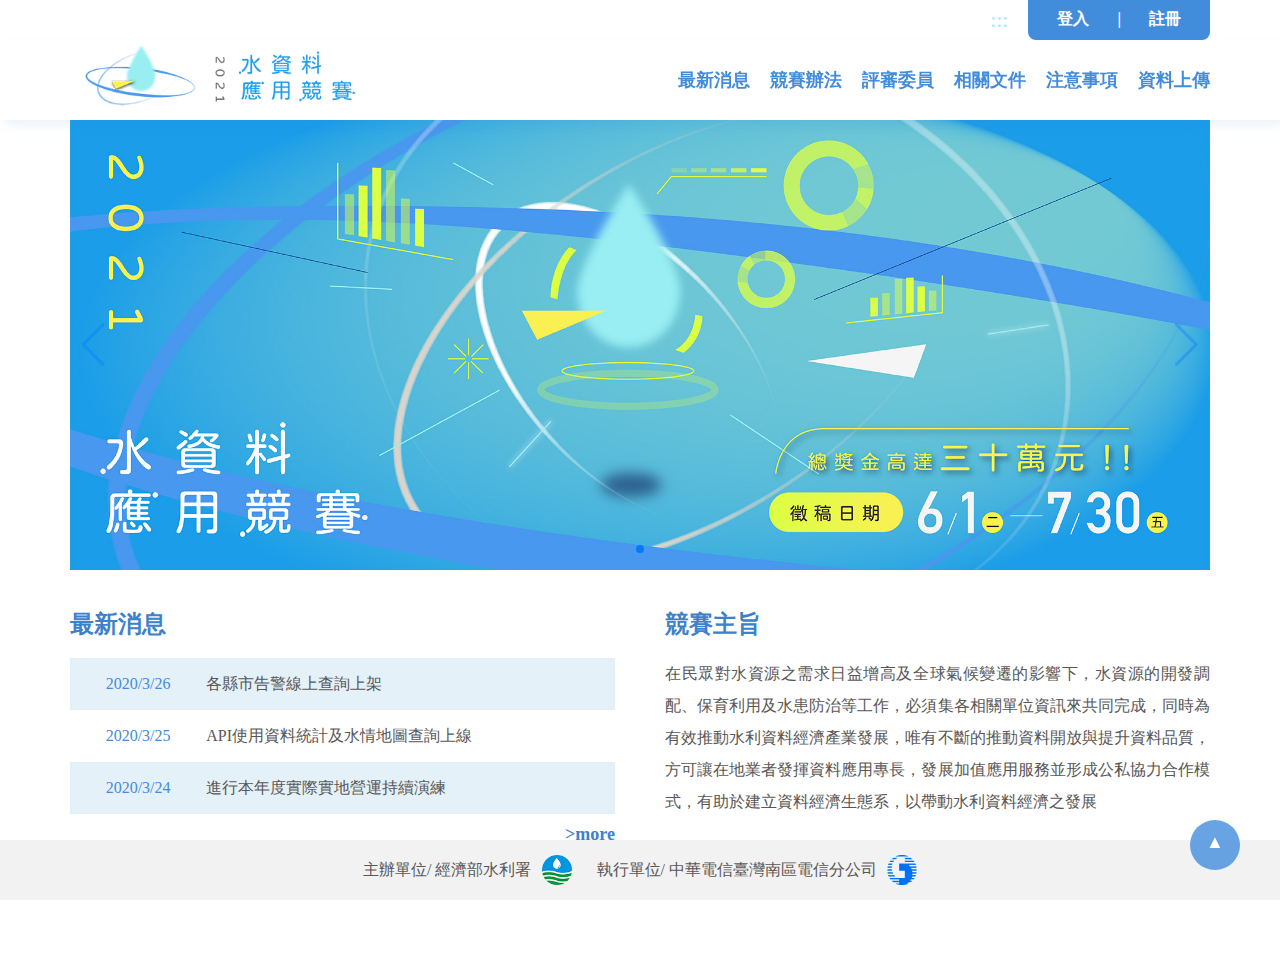
==== commit 4cbcd126: "0414-1750" ====
--- a/index.html
+++ b/index.html
@@ -5,8 +5,8 @@
     <meta charset="UTF-8">
     <meta name="viewport" content="width=device-width, initial-scale=1.0">
     <title>水資源物聯網入口網</title>
-	<!-- Font Awesome Icons -->
-	<link rel="stylesheet" href="fontawesome-free/css/all.min.css">
+    <!-- Font Awesome Icons -->
+    <link rel="stylesheet" href="fontawesome-free/css/all.min.css">
     <link rel="stylesheet" href="scss/bootstrap.4.2.css">
     <link rel="stylesheet" href="scss/swiper-bundle.min.css">
     <link rel="stylesheet" href="scss/style.css">
@@ -33,12 +33,35 @@
             <div class="swiper-pagination"></div>
         </div>
     </div>
-
-    <!-- 關於平台 -->
-    <section class="content-about">
+    <!-- 最新消息&競賽主旨 -->
+    <section class="content-preview">
         <div class="container">
+            <div class="new">
+                <h2>最新消息</h2>
+                <div class="list blue">
+                    <span>2020/3/26</span>
+                    <a href="">
+                        <p>各縣市告警線上查詢上架</p>
+                    </a>
+                </div>
+                <div class="list white">
+                    <span>2020/3/25</span>
+                    <a href="">
+                        <p>API使用資料統計及水情地圖查詢上線</p>
+                    </a>
+                </div>
+                <div class="list blue">
+                    <span>2020/3/24</span>
+                    <a href="">
+                        <p>進行本年度實際實地營運持續演練</p>
+                    </a>
+                </div>
+                <a href="competition-news.html">
+                    <h4>>more</h4>
+                </a>
+            </div>
             <div class="about">
-                <h1>競賽主旨</h1>
+                <h2>競賽主旨</h2>
                 <p>在民眾對水資源之需求日益增高及全球氣候變遷的影響下，水資源的開發調配、保育利用及水患防治等工作，必須集各相關單位資訊來共同完成，同時為有效推動水利資料經濟產業發展，唯有不斷的推動資料開放與提升資料品質，方可讓在地業者發揮資料應用專長，發展加值應用服務並形成公私協力合作模式，有助於建立資料經濟生態系，以帶動水利資料經濟之發展
                 </p>
             </div>
--- a/scss/style.css
+++ b/scss/style.css
@@ -9,6 +9,7 @@
   width: 1140px;
   margin: auto;
   padding: 30px 0;
+  padding-bottom: 100px;
 }
 
 @media (max-width: 768px) {
@@ -23,7 +24,7 @@
   padding: 0;
   margin: 0;
   line-height: 3.25rem;
-  margin-bottom: 10px;
+  margin-bottom: 25px;
 }
 
 * h2 {
@@ -84,7 +85,7 @@
 }
 
 * :focus {
-  outline: #428cdc dotted 3px !important;
+  outline: #22b573 dotted 3px !important;
 }
 
 * .clearfix {
@@ -119,7 +120,7 @@
   appearance: none;
 }
 
-* input {
+* input:not(.custom-control-input) {
   width: 100%;
   height: 40px;
   border-radius: 5px;
@@ -131,13 +132,13 @@
   line-height: 1.5rem;
 }
 
-* input:-webkit-autofill, * input:-webkit-autofill:hover, * input:-webkit-autofill:focus, * input:-webkit-autofill:active {
+* input:not(.custom-control-input):-webkit-autofill, * input:not(.custom-control-input):-webkit-autofill:hover, * input:not(.custom-control-input):-webkit-autofill:focus, * input:not(.custom-control-input):-webkit-autofill:active {
   -webkit-transition: background-color 5000s ease-in-out 0s;
   transition: background-color 5000s ease-in-out 0s;
   /*透明*/
 }
 
-* input[type="submit"], * input[type="reset"] {
+* input:not(.custom-control-input)[type="submit"], * input:not(.custom-control-input)[type="reset"] {
   width: 100%;
   height: 40px;
   background-color: #428cdc;
@@ -152,93 +153,16 @@
   margin-top: 10px;
 }
 
-* input[type="submit"]:hover, * input[type="reset"]:hover {
+* input:not(.custom-control-input)[type="submit"]:hover, * input:not(.custom-control-input)[type="reset"]:hover {
   background-color: #428cdc;
 }
 
-* input[disabled] {
+* input:not(.custom-control-input)[disabled] {
   background-color: #a7e5ff;
 }
 
-* input[disabled]:hover {
+* input:not(.custom-control-input)[disabled]:hover {
   background-color: #a7e5ff;
-}
-
-* input[type="range"] {
-  -webkit-appearance: none;
-  overflow: hidden;
-  /* 限定範圍 */
-  height: 20px;
-  outline: none;
-  background: none;
-  border: none;
-}
-
-* input[type="range"]::-webkit-slider-thumb {
-  -webkit-appearance: none;
-  position: relative;
-  width: 15px;
-  height: 15px;
-  background: #428cdc;
-  border-radius: 50%;
-}
-
-* input[type="range"]::-webkit-slider-runnable-track {
-  border-radius: 10px;
-  background: #a7e5ff;
-  /* W3C, IE 10+/ Edge, Firefox 16+, Chrome 26+, Opera 12+, Safari 7+ */
-}
-
-* input[type="range"]::-moz-range-track {
-  height: 15px;
-  border-radius: 15px;
-  background: #a7e5ff;
-  border: none;
-}
-
-* input[type="range"]::-moz-range-thumb {
-  width: 15px;
-  height: 15px;
-  background: #428cdc;
-  border: none;
-  border-radius: 50%;
-}
-
-* input[type="range"]::-moz-range-thumb:hover, * input[type="range"]:active::-moz-range-thumb {
-  width: 16px;
-  height: 16px;
-}
-
-* input[type="range"]::-moz-range-progress {
-  height: 10px;
-  border-radius: 10px;
-}
-
-* input[type="range"]::-moz-focus-outer {
-  border: none;
-}
-
-* input[type="range"]::-ms-track {
-  height: 15px;
-  border-color: transparent;
-  color: transparent;
-  border: none;
-  outline: none;
-  border-radius: 10px;
-  background: #a7e5ff;
-}
-
-* input[type="range"]::-ms-thumb {
-  height: 15px;
-  width: 15px;
-  border-radius: 50%;
-  border: none;
-  outline: none;
-  background: #428cdc;
-}
-
-* input[type="range"]::-ms-fill-lower {
-  background: transparent;
 }
 
 * select {
@@ -267,12 +191,13 @@
 
 * button {
   padding: 5px 30px;
-  background-color: #0d73ad;
+  background-color: #428cdc;
   border-radius: 8px;
   border: none;
   font-size: 1.125rem;
   color: white;
   font-weight: bold;
+  cursor: pointer;
 }
 
 * button:hover {
@@ -294,19 +219,14 @@
 }
 
 * .button-outline {
-  padding: 8px 30px;
-  background-color: transparent;
-  -webkit-box-shadow: #0d73ad 0 0 0 1px;
-          box-shadow: #0d73ad 0 0 0 1px;
-  font-size: 1.125rem;
-  color: #0d73ad;
+  border-radius: 8px;
+  background-color: white;
+  -webkit-box-shadow: #428cdc 0 0 0 1px;
+          box-shadow: #428cdc 0 0 0 1px;
+  font-size: 1.125rem;
+  color: #428cdc;
   font-weight: bold;
-}
-
-@media (max-width: 568px) {
-  * .button-outline {
-    padding: 8px 15px;
-  }
+  cursor: pointer;
 }
 
 * .button-outline:hover {
@@ -402,7 +322,6 @@
   width: 100%;
   margin: auto;
   margin-bottom: 10px;
-  padding: 0;
   padding: 0 60px;
   padding-top: 30px;
 }
@@ -571,6 +490,13 @@
   text-align: center;
 }
 
+@media (max-width: 568px) {
+  * .modal-iot .modal-dialog .modal-content .btn-iot[type="submit"], * .modal-iot .modal-dialog .modal-content .btn-iot[type="reset"] {
+    padding: 5px 0;
+    margin-right: 15px;
+  }
+}
+
 * .modal-iot .modal-dialog .modal-content .btn-iot[type="submit"]:hover, * .modal-iot .modal-dialog .modal-content .btn-iot[type="reset"]:hover {
   background-color: #428cdc;
 }
@@ -580,12 +506,18 @@
   background-color: transparent;
   border: solid 1px #428cdc;
   border-radius: 8px;
-  color: #0d73ad;
+  color: #428cdc;
   font-size: 1.125rem;
   font-weight: bold;
   padding: 5px 30px;
   text-decoration: none;
   text-align: center;
+}
+
+@media (max-width: 568px) {
+  * .modal-iot .modal-dialog .modal-content .btn-iot[type="button"] {
+    padding: 5px 0;
+  }
 }
 
 * .modal-iot .modal-dialog .modal-content .btn-iot[type="button"]:hover {
@@ -641,7 +573,7 @@
   margin: -2px;
   font-size: 1rem;
   line-height: 3rem;
-  color: #0d73ad;
+  color: #428cdc;
 }
 
 @media (max-width: 375px) {
@@ -661,6 +593,7 @@
 * .pagination ul li a:hover {
   background-color: #e5f1f9;
   border: solid 1px #a7e5ff;
+  color: #0d73ad !important;
 }
 
 * .pagination ul li .active {
@@ -703,7 +636,7 @@
   height: 40px;
   padding: 0;
   position: fixed;
-  z-index: 1000;
+  z-index: 999;
   background-color: #fff;
 }
 
@@ -1034,25 +967,102 @@
      object-position: center center;
 }
 
-body .content-about .container {
+body .content-preview .container {
   display: -webkit-box;
   display: -ms-flexbox;
   display: flex;
 }
 
 @media (max-width: 768px) {
-  body .content-about .container {
+  body .content-preview .container {
     -ms-flex-wrap: wrap;
         flex-wrap: wrap;
   }
 }
 
-body .content-about .container .about {
-  width: 100%;
-}
-
-body .content-about .container .about h1 {
-  color: #3d81cb;
+body .content-preview .container .new {
+  width: 50%;
+  margin-right: 50px;
+}
+
+@media (max-width: 768px) {
+  body .content-preview .container .new {
+    width: 100%;
+    margin-right: unset;
+    margin-bottom: 25px;
+  }
+}
+
+body .content-preview .container .new .list {
+  display: -webkit-box;
+  display: -ms-flexbox;
+  display: flex;
+  padding: 10px 0;
+}
+
+@media (max-width: 768px) {
+  body .content-preview .container .new .list {
+    padding: 10px 30px;
+  }
+}
+
+@media (max-width: 568px) {
+  body .content-preview .container .new .list {
+    -ms-flex-wrap: wrap;
+        flex-wrap: wrap;
+    -webkit-box-orient: vertical;
+    -webkit-box-direction: normal;
+        -ms-flex-direction: column;
+            flex-direction: column;
+    padding: 10px 20px;
+  }
+}
+
+body .content-preview .container .new .list span {
+  width: 25%;
+  text-align: center;
+  color: #428cdc;
+  font-size: 1rem;
+  line-height: 2rem;
+}
+
+@media (max-width: 768px) {
+  body .content-preview .container .new .list span {
+    margin-right: 25px;
+  }
+}
+
+@media (max-width: 568px) {
+  body .content-preview .container .new .list span {
+    margin-right: unset;
+  }
+}
+
+body .content-preview .container .new .list a:hover p {
+  color: #428cdc;
+}
+
+body .content-preview .container .new .blue {
+  background-color: #e5f1f9;
+}
+
+body .content-preview .container .new .white {
+  background-color: white;
+}
+
+body .content-preview .container .new h4 {
+  text-align: right;
+}
+
+body .content-preview .container .about {
+  width: 50%;
+}
+
+@media (max-width: 768px) {
+  body .content-preview .container .about {
+    width: 100%;
+    margin-bottom: 25px;
+  }
 }
 
 body .breadcrumb {
@@ -1126,13 +1136,6 @@
   text-align: center;
 }
 
-@media (max-width: 568px) {
-  body .content-information h1 {
-    margin: 10px 0;
-    text-align: left;
-  }
-}
-
 body .content-information h3 {
   margin-top: 25px;
   margin-bottom: 10px;
@@ -1144,13 +1147,6 @@
   font-size: 1rem;
   line-height: 2rem;
   color: #595757;
-}
-
-body .content-information .btn {
-  width: 100%;
-  padding: 0;
-  text-align: center;
-  margin: 50px 0;
 }
 
 body .content-information span {
@@ -1169,21 +1165,105 @@
 body .content-information table td {
   border: 1px solid #a7e5ff;
   padding: 5px 10px;
-}
-
-body .content-information table th {
+  text-align: center;
+}
+
+body .content-information table tr:nth-child(even) {
+  background-color: rgba(167, 229, 255, 0.1);
+}
+
+body .content-information table tr th {
   background-color: rgba(167, 229, 255, 0.5);
   text-align: center;
 }
 
 @media (max-width: 568px) {
-  body .content-information table th:nth-child(1) {
+  body .content-information table tr th:nth-child(1) {
     width: 25%;
   }
 }
 
-body .content-information table tr:nth-child(even) {
-  background-color: rgba(167, 229, 255, 0.1);
+body .content-information table tr td {
+  color: #595757;
+}
+
+@media (max-width: 568px) {
+  body .content-information table tr td {
+    -ms-flex-wrap: wrap;
+        flex-wrap: wrap;
+    text-align: left;
+  }
+}
+
+body .content-information table tr .btn {
+  margin: 0 5px;
+}
+
+@media (max-width: 768px) {
+  body .content-information table tr .btn {
+    margin: 5px 6.66667px;
+  }
+}
+
+@media (max-width: 568px) {
+  body .content-information table tr .btn {
+    margin: 5px 6.66667px 5px 0 !important;
+  }
+}
+
+body .content-information table tr .btn-primary {
+  background-color: #428cdc;
+}
+
+@media (max-width: 568px) {
+  body .content-information .mb-separate thead {
+    display: none;
+  }
+}
+
+@media (max-width: 568px) {
+  body .content-information .mb-separate tr {
+    display: block;
+    margin-bottom: 25px !important;
+  }
+}
+
+@media (max-width: 568px) {
+  body .content-information .mb-separate tr:nth-child(even) {
+    background-color: transparent;
+  }
+}
+
+body .content-information .mb-separate tr th {
+  background-color: rgba(167, 229, 255, 0.5);
+  text-align: center;
+}
+
+@media (max-width: 568px) {
+  body .content-information .mb-separate tr td {
+    display: block;
+    -ms-flex-wrap: wrap;
+        flex-wrap: wrap;
+    text-align: left;
+  }
+  body .content-information .mb-separate tr td::before {
+    width: 100%;
+    display: block;
+    content: attr(data-title);
+    font-weight: bold;
+    font-size: 1rem;
+    text-align: left;
+    color: black;
+  }
+  body .content-information .mb-separate tr td:nth-child(odd) {
+    background-color: rgba(167, 229, 255, 0.1);
+  }
+}
+
+@media (max-width: 568px) {
+  body .content-information .container {
+    padding-bottom: 120px;
+  }
 }
 
 body .content-information .container .list-gp {
@@ -1269,29 +1349,77 @@
   margin-left: 1rem;
 }
 
+body .content-information .container span {
+  font-size: 1rem;
+  font-weight: normal;
+  margin-left: 10px;
+  letter-spacing: 1px;
+}
+
+body .content-information .container .btn-gp {
+  margin-top: 25px;
+}
+
+@media (max-width: 568px) {
+  body .content-information .container .btn-gp {
+    margin-top: 10px;
+  }
+}
+
+@media (max-width: 568px) {
+  body .content-information .container .btn-gp button {
+    width: 100%;
+    margin-bottom: 15px;
+  }
+}
+
+body .content-information .container .btn-gp button:not(:last-child) {
+  margin-right: 10px;
+}
+
 body footer {
   background-color: #f2f2f3;
-}
-
-@media (max-width: 568px) {
-  body footer {
-    background-color: white;
-  }
+  width: 100%;
+  position: fixed;
+  bottom: 0;
 }
 
 body footer .container {
-  padding-top: 0;
+  padding-top: 15px;
   padding-bottom: 15px;
 }
 
+@media (max-width: 568px) {
+  body footer .container {
+    width: 100%;
+    display: -webkit-box;
+    display: -ms-flexbox;
+    display: flex;
+    -webkit-box-pack: center;
+        -ms-flex-pack: center;
+            justify-content: center;
+  }
+}
+
+@media (max-width: 320px) {
+  body footer .container {
+    padding: 10px;
+  }
+}
+
 body footer .container #AZ {
-  font-size: 1.125rem;
-  color: #a7e5ff;
+  display: none;
 }
 
 body footer .container .text-gp {
   margin: 0;
   padding: 0;
+  display: -webkit-box;
+  display: -ms-flexbox;
+  display: flex;
+  -webkit-box-align: center;
+      -ms-flex-align: center;
+          align-items: center;
 }
 
 body footer .container .text-gp ul,
@@ -1324,6 +1452,12 @@
 @media (max-width: 568px) {
   body footer .container .text-gp span {
     line-height: 1.6875rem;
+  }
+}
+
+@media (max-width: 320px) {
+  body footer .container .text-gp span {
+    font-size: 0.875rem;
   }
 }
 
@@ -1360,12 +1494,10 @@
     -webkit-box-align: start;
         -ms-flex-align: start;
             align-items: start;
-  }
-}
-
-@media (max-width: 568px) {
-  body footer .container .contact .text-gp {
-    width: 50%;
+    -webkit-box-orient: vertical;
+    -webkit-box-direction: normal;
+        -ms-flex-direction: column;
+            flex-direction: column;
   }
 }
 
@@ -1407,8 +1539,8 @@
 }
 
 body footer .container .contact .text-gp img {
-  width: 35px;
-  height: 35px;
+  width: 30px;
+  height: 30px;
   margin-left: 10px;
 }
 
@@ -1416,6 +1548,13 @@
   body footer .container .contact .text-gp img {
     width: 20px;
     height: 20px;
+  }
+}
+
+@media (max-width: 320px) {
+  body footer .container .contact .text-gp img {
+    width: 15px;
+    height: 15px;
   }
 }
 
@@ -1437,142 +1576,38 @@
 @media (max-width: 1024px) {
   body .back-top {
     right: 25px;
-    bottom: 25px;
-  }
-}
-
-body .content-QRcode {
-  text-align: center;
-}
-
-@media (max-width: 768px) {
-  body .content-QRcode .container {
-    padding-bottom: 0;
-  }
-}
-
-body .content-QRcode .container .QRcode-gp {
-  width: 400px;
-  margin: auto;
-  display: -webkit-box;
-  display: -ms-flexbox;
-  display: flex;
-  border: solid 6px #a7e5ff;
-  border-radius: 20px;
-  padding: 30px;
-  margin-top: 100px;
-  position: relative;
-}
-
-@media (max-width: 568px) {
-  body .content-QRcode .container .QRcode-gp {
-    width: 100%;
-    -ms-flex-wrap: wrap;
-        flex-wrap: wrap;
-  }
-}
-
-body .content-QRcode .container .QRcode-gp .robot {
-  z-index: -5;
-  position: absolute;
-  top: -82px;
-  left: calc(50% - 53px);
-}
-
-body .content-QRcode .container .QRcode-gp .QR {
-  width: 50%;
-  height: 50%;
-}
-
-@media (max-width: 568px) {
-  body .content-QRcode .container .QRcode-gp .QR {
-    width: 100%;
-  }
-}
-
-body .content-QRcode .container .QRcode-gp h3 {
-  width: 50%;
-  padding: 10px 0;
-  padding-left: 30px;
-  margin: 0;
-  text-align: left;
-}
-
-@media (max-width: 568px) {
-  body .content-QRcode .container .QRcode-gp h3 {
-    width: 100%;
-    text-align: center;
-    padding-left: 0;
-  }
-}
-
-body .content-webmap .container {
-  padding-top: unset;
-}
-
-body .content-webmap .container .list-gp {
-  display: -webkit-box;
-  display: -ms-flexbox;
-  display: flex;
-  -ms-flex-wrap: wrap;
-      flex-wrap: wrap;
-  -webkit-box-pack: justify;
-      -ms-flex-pack: justify;
-          justify-content: space-between;
-}
-
-body .content-webmap .container .list-gp .text-gp {
-  width: 23%;
-}
-
-@media (max-width: 768px) {
-  body .content-webmap .container .list-gp .text-gp {
-    width: 48%;
-  }
-}
-
-@media (max-width: 568px) {
-  body .content-webmap .container .list-gp .text-gp {
-    width: 100%;
-  }
-}
-
-body .content-webmap .container .list-gp .text-gp h3 {
-  background-color: #e5f1f9;
-  padding: 0 30px;
-  margin: 0;
-}
-
-body .content-webmap .container .list-gp .text-gp ul {
-  padding: 30px;
-  padding-top: 10px;
-  list-style: none;
-  font-size: 1rem;
-  line-height: 2rem;
-  margin: 0;
-  margin-bottom: 25px;
-}
-
-@media (max-width: 568px) {
-  body .content-webmap .container .list-gp .text-gp ul {
-    margin-bottom: 10px;
-    line-height: 2.5rem;
-  }
-}
-
-body .content-webmap .container .list-gp .text-gp ul a {
-  color: #428cdc;
+    bottom: 45px;
+  }
+}
+
+@media (max-width: 568px) {
+  body .back-top {
+    bottom: 50px;
+    width: 40px;
+    height: 40px;
+    line-height: 37px;
+    font-size: 1rem;
+  }
+}
+
+body .content-news {
+  min-height: calc(100vh - 260px);
+}
+
+@media (max-width: 768px) {
+  body .content-news {
+    min-height: calc(100vh - 175px);
+  }
+}
+
+@media (max-width: 568px) {
+  body .content-news {
+    min-height: auto;
+  }
 }
 
 body .content-news h1 {
   text-align: center;
-}
-
-@media (max-width: 568px) {
-  body .content-news h1 {
-    margin: 10px 0;
-    text-align: left;
-  }
 }
 
 body .content-news h3 {
@@ -1586,13 +1621,6 @@
   font-size: 1rem;
   line-height: 2rem;
   color: #595757;
-}
-
-body .content-news .btn {
-  width: 100%;
-  padding: 0;
-  text-align: center;
-  margin: 50px 0;
 }
 
 body .content-news .container .searchbar {
@@ -1721,13 +1749,6 @@
   text-align: center;
 }
 
-@media (max-width: 568px) {
-  body .content-news-info h1 {
-    margin: 10px 0;
-    text-align: left;
-  }
-}
-
 body .content-news-info h3 {
   margin-top: 25px;
   margin-bottom: 10px;
@@ -1739,13 +1760,6 @@
   font-size: 1rem;
   line-height: 2rem;
   color: #595757;
-}
-
-body .content-news-info .btn {
-  width: 100%;
-  padding: 0;
-  text-align: center;
-  margin: 50px 0;
 }
 
 body .content-news-info .container .info-top {
@@ -1818,1108 +1832,21 @@
   }
 }
 
-body .content-theme .container {
-  padding-top: 220px;
-  display: -webkit-box;
-  display: -ms-flexbox;
-  display: flex;
-  -webkit-box-pack: justify;
-      -ms-flex-pack: justify;
-          justify-content: space-between;
-}
-
-@media (max-width: 568px) {
-  body .content-theme .container {
-    -ms-flex-wrap: wrap;
-        flex-wrap: wrap;
-    padding-top: 130px;
-  }
-}
-
-body .content-theme .container .left {
-  width: 30%;
-  display: -webkit-box;
-  display: -ms-flexbox;
-  display: flex;
-  -webkit-box-pack: center;
-      -ms-flex-pack: center;
-          justify-content: center;
+body .content-login h1 {
   text-align: center;
-  -ms-flex-wrap: wrap;
-      flex-wrap: wrap;
-  -webkit-box-orient: vertical;
-  -webkit-box-direction: normal;
-      -ms-flex-direction: column;
-          flex-direction: column;
-}
-
-@media (max-width: 768px) {
-  body .content-theme .container .left img {
-    width: 60%;
-  }
-}
-
-@media (max-width: 568px) {
-  body .content-theme .container .left {
-    width: 100%;
-    -ms-flex-wrap: nowrap;
-        flex-wrap: nowrap;
-    -webkit-box-orient: horizontal;
-    -webkit-box-direction: normal;
-        -ms-flex-direction: row;
-            flex-direction: row;
-  }
-  body .content-theme .container .left img {
-    width: 60%;
-  }
-}
-
-body .content-theme .container .left .theme-btn {
-  margin-bottom: 50px;
-}
-
-@media (max-width: 568px) {
-  body .content-theme .container .left .theme-btn {
-    width: 45%;
-    margin-bottom: 25px;
-  }
-}
-
-body .content-theme .container .left .theme-btn h3 {
-  color: black;
-  margin: unset;
-}
-
-body .content-theme .container .left .theme-btn #flood-btn,
-body .content-theme .container .left .theme-btn #river-btn {
-  -webkit-filter: opacity(40%);
-          filter: opacity(40%);
-}
-
-body .content-theme .container .left .theme-btn #flood-btn h3,
-body .content-theme .container .left .theme-btn #river-btn h3 {
-  -webkit-filter: opacity(40%);
-          filter: opacity(40%);
-}
-
-body .content-theme .container .left .theme-btn #flood-btn:hover,
-body .content-theme .container .left .theme-btn #river-btn:hover {
-  -webkit-filter: opacity(100%);
-          filter: opacity(100%);
-}
-
-body .content-theme .container .left .theme-btn #flood-btn:hover h3,
-body .content-theme .container .left .theme-btn #river-btn:hover h3 {
-  -webkit-filter: opacity(100%);
-          filter: opacity(100%);
-}
-
-body .content-theme .container .right {
-  width: 70%;
-}
-
-@media (max-width: 568px) {
-  body .content-theme .container .right {
-    width: 100%;
-  }
-}
-
-body .content-theme .container .right .river {
-  text-align: center;
-  width: 100%;
-}
-
-@media (max-width: 768px) {
-  body .content-theme .container .right .river {
-    width: 100%;
-    margin-right: unset;
-    margin-bottom: 25px;
-  }
-}
-
-body .content-theme .container .right .river .list {
-  display: -webkit-box;
-  display: -ms-flexbox;
-  display: flex;
-  -webkit-box-pack: justify;
-      -ms-flex-pack: justify;
-          justify-content: space-between;
-  padding: 10px 30px;
-}
-
-@media (max-width: 568px) {
-  body .content-theme .container .right .river .list {
-    -ms-flex-wrap: nowrap;
-        flex-wrap: nowrap;
-    -webkit-box-orient: horizontal;
-    -webkit-box-direction: normal;
-        -ms-flex-direction: row;
-            flex-direction: row;
-    padding: 10px 20px;
-  }
-}
-
-body .content-theme .container .right .river .list span {
-  text-align: center;
-  color: white;
-  font-size: 1rem;
-  font-weight: bold;
-  line-height: 2rem;
-  text-align: center;
-}
-
-body .content-theme .container .right .river .list a:hover p {
-  color: #428cdc;
-}
-
-body .content-theme .container .right .river .title {
-  background-color: #99EEF3;
-  margin-top: 25px;
-  -webkit-box-orient: horizontal;
-  -webkit-box-direction: normal;
-      -ms-flex-direction: row;
-          flex-direction: row;
-}
-
-body .content-theme .container .right .river .main {
-  background-color: rgba(153, 238, 243, 0.1);
-}
-
-body .content-theme .container .right .river .white {
-  background-color: white;
-}
-
-body .content-theme .container .right .river h4 {
-  text-align: right;
-}
-
-body .content-theme .container .right .river .left-gp {
-  width: 80%;
-}
-
-@media (max-width: 568px) {
-  body .content-theme .container .right .river .left-gp {
-    width: 50%;
-  }
-}
-
-body .content-theme .container .right .river .right-gp {
-  width: 20%;
-  text-align: center;
-}
-
-@media (max-width: 568px) {
-  body .content-theme .container .right .river .right-gp {
-    width: 40%;
-    display: block;
-  }
-}
-
-body .content-theme .container .right .river .right-gp ul,
-body .content-theme .container .right .river .right-gp li {
-  display: inline;
-  list-style: none;
-  text-align: center;
-  margin: 0;
-  padding: 0;
-}
-
-@media (max-width: 568px) {
-  body .content-theme .container .right .river .right-gp ul,
-  body .content-theme .container .right .river .right-gp li {
-    -webkit-box-orient: vertical;
-    -webkit-box-direction: normal;
-        -ms-flex-direction: column;
-            flex-direction: column;
-    -ms-flex-wrap: wrap;
-        flex-wrap: wrap;
-  }
-}
-
-body .content-theme .container .right .river .right-gp li {
-  background-color: #428cdc;
-  padding: 3px 10px;
-  border-radius: 10px;
-  color: white;
-  font-size: 0.875rem;
-  line-height: 1.75rem;
-}
-
-@media (max-width: 568px) {
-  body .content-theme .container .right .river {
-    width: 100%;
-  }
-}
-
-@media (max-width: 568px) and (max-width: 768px) {
-  body .content-theme .container .right .river {
-    width: 100%;
-    margin-right: unset;
-    margin-bottom: 25px;
-  }
-}
-
-@media (max-width: 568px) {
-  body .content-theme .container .right .river .list {
-    display: -webkit-box;
-    display: -ms-flexbox;
-    display: flex;
-    -webkit-box-pack: justify;
-        -ms-flex-pack: justify;
-            justify-content: space-between;
-    padding: 10px 30px;
-  }
-}
-
-@media (max-width: 568px) and (max-width: 568px) {
-  body .content-theme .container .right .river .list {
-    -ms-flex-wrap: nowrap;
-        flex-wrap: nowrap;
-    -webkit-box-orient: horizontal;
-    -webkit-box-direction: normal;
-        -ms-flex-direction: row;
-            flex-direction: row;
-    padding: 10px 20px;
-  }
-}
-
-@media (max-width: 568px) {
-  body .content-theme .container .right .river .list span {
-    text-align: center;
-    color: white;
-    font-size: 1rem;
-    font-weight: bold;
-    line-height: 2rem;
-    text-align: center;
-  }
-  body .content-theme .container .right .river .list a:hover p {
-    color: #428cdc;
-  }
-  body .content-theme .container .right .river .title {
-    background-color: #99EEF3;
-    margin-top: 25px;
-    -webkit-box-orient: horizontal;
-    -webkit-box-direction: normal;
-        -ms-flex-direction: row;
-            flex-direction: row;
-  }
-  body .content-theme .container .right .river .main {
-    background-color: rgba(153, 238, 243, 0.1);
-  }
-  body .content-theme .container .right .river .white {
-    background-color: white;
-  }
-  body .content-theme .container .right .river h4 {
-    text-align: right;
-  }
-  body .content-theme .container .right .river .left-gp {
-    width: 80%;
-  }
-}
-
-@media (max-width: 568px) and (max-width: 568px) {
-  body .content-theme .container .right .river .left-gp {
-    width: 50%;
-  }
-}
-
-@media (max-width: 568px) {
-  body .content-theme .container .right .river .right-gp {
-    width: 20%;
-    text-align: center;
-  }
-}
-
-@media (max-width: 568px) and (max-width: 568px) {
-  body .content-theme .container .right .river .right-gp {
-    width: 40%;
-    display: block;
-  }
-}
-
-@media (max-width: 568px) {
-  body .content-theme .container .right .river .right-gp ul,
-  body .content-theme .container .right .river .right-gp li {
-    display: inline;
-    list-style: none;
-    text-align: center;
-    margin: 0;
-    padding: 0;
-  }
-}
-
-@media (max-width: 568px) and (max-width: 568px) {
-  body .content-theme .container .right .river .right-gp ul,
-  body .content-theme .container .right .river .right-gp li {
-    -webkit-box-orient: vertical;
-    -webkit-box-direction: normal;
-        -ms-flex-direction: column;
-            flex-direction: column;
-    -ms-flex-wrap: wrap;
-        flex-wrap: wrap;
-  }
-}
-
-@media (max-width: 568px) {
-  body .content-theme .container .right .river .right-gp li {
-    background-color: #428cdc;
-    padding: 3px 10px;
-    border-radius: 10px;
-    color: white;
-    font-size: 0.875rem;
-    line-height: 1.75rem;
-  }
-}
-
-body .content-theme .container .right .flood {
-  text-align: center;
-  width: 100%;
-}
-
-@media (max-width: 768px) {
-  body .content-theme .container .right .flood {
-    width: 100%;
-    margin-right: unset;
-    margin-bottom: 25px;
-  }
-}
-
-body .content-theme .container .right .flood .list {
-  display: -webkit-box;
-  display: -ms-flexbox;
-  display: flex;
-  -webkit-box-pack: justify;
-      -ms-flex-pack: justify;
-          justify-content: space-between;
-  padding: 10px 30px;
-}
-
-@media (max-width: 568px) {
-  body .content-theme .container .right .flood .list {
-    -ms-flex-wrap: nowrap;
-        flex-wrap: nowrap;
-    -webkit-box-orient: horizontal;
-    -webkit-box-direction: normal;
-        -ms-flex-direction: row;
-            flex-direction: row;
-    padding: 10px 20px;
-  }
-}
-
-body .content-theme .container .right .flood .list span {
-  text-align: center;
-  color: white;
-  font-size: 1rem;
-  font-weight: bold;
-  line-height: 2rem;
-  text-align: center;
-}
-
-body .content-theme .container .right .flood .list a:hover p {
-  color: #428cdc;
-}
-
-body .content-theme .container .right .flood .title {
-  background-color: #428cdc;
-  margin-top: 25px;
-  -webkit-box-orient: horizontal;
-  -webkit-box-direction: normal;
-      -ms-flex-direction: row;
-          flex-direction: row;
-}
-
-body .content-theme .container .right .flood .main {
-  background-color: rgba(66, 140, 220, 0.1);
-}
-
-body .content-theme .container .right .flood .white {
-  background-color: white;
-}
-
-body .content-theme .container .right .flood h4 {
-  text-align: right;
-}
-
-body .content-theme .container .right .flood .left-gp {
-  width: 80%;
-}
-
-@media (max-width: 568px) {
-  body .content-theme .container .right .flood .left-gp {
-    width: 50%;
-  }
-}
-
-body .content-theme .container .right .flood .right-gp {
-  width: 20%;
-  text-align: center;
-}
-
-@media (max-width: 568px) {
-  body .content-theme .container .right .flood .right-gp {
-    width: 40%;
-    display: block;
-  }
-}
-
-body .content-theme .container .right .flood .right-gp ul,
-body .content-theme .container .right .flood .right-gp li {
-  display: inline;
-  list-style: none;
-  text-align: center;
-  margin: 0;
-  padding: 0;
-}
-
-@media (max-width: 568px) {
-  body .content-theme .container .right .flood .right-gp ul,
-  body .content-theme .container .right .flood .right-gp li {
-    -webkit-box-orient: vertical;
-    -webkit-box-direction: normal;
-        -ms-flex-direction: column;
-            flex-direction: column;
-    -ms-flex-wrap: wrap;
-        flex-wrap: wrap;
-  }
-}
-
-body .content-theme .container .right .flood .right-gp li {
-  background-color: #428cdc;
-  padding: 3px 10px;
-  border-radius: 10px;
-  color: white;
-  font-size: 0.875rem;
-  line-height: 1.75rem;
-}
-
-@media (max-width: 568px) {
-  body .content-theme .container .right .flood {
-    width: 100%;
-  }
-}
-
-@media (max-width: 568px) and (max-width: 768px) {
-  body .content-theme .container .right .flood {
-    width: 100%;
-    margin-right: unset;
-    margin-bottom: 25px;
-  }
-}
-
-@media (max-width: 568px) {
-  body .content-theme .container .right .flood .list {
-    display: -webkit-box;
-    display: -ms-flexbox;
-    display: flex;
-    -webkit-box-pack: justify;
-        -ms-flex-pack: justify;
-            justify-content: space-between;
-    padding: 10px 30px;
-  }
-}
-
-@media (max-width: 568px) and (max-width: 568px) {
-  body .content-theme .container .right .flood .list {
-    -ms-flex-wrap: nowrap;
-        flex-wrap: nowrap;
-    -webkit-box-orient: horizontal;
-    -webkit-box-direction: normal;
-        -ms-flex-direction: row;
-            flex-direction: row;
-    padding: 10px 20px;
-  }
-}
-
-@media (max-width: 568px) {
-  body .content-theme .container .right .flood .list span {
-    text-align: center;
-    color: white;
-    font-size: 1rem;
-    font-weight: bold;
-    line-height: 2rem;
-    text-align: center;
-  }
-  body .content-theme .container .right .flood .list a:hover p {
-    color: #428cdc;
-  }
-  body .content-theme .container .right .flood .title {
-    background-color: #428cdc;
-    margin-top: 25px;
-    -webkit-box-orient: horizontal;
-    -webkit-box-direction: normal;
-        -ms-flex-direction: row;
-            flex-direction: row;
-  }
-  body .content-theme .container .right .flood .main {
-    background-color: rgba(66, 140, 220, 0.1);
-  }
-  body .content-theme .container .right .flood .white {
-    background-color: white;
-  }
-  body .content-theme .container .right .flood h4 {
-    text-align: right;
-  }
-  body .content-theme .container .right .flood .left-gp {
-    width: 80%;
-  }
-}
-
-@media (max-width: 568px) and (max-width: 568px) {
-  body .content-theme .container .right .flood .left-gp {
-    width: 50%;
-  }
-}
-
-@media (max-width: 568px) {
-  body .content-theme .container .right .flood .right-gp {
-    width: 20%;
-    text-align: center;
-  }
-}
-
-@media (max-width: 568px) and (max-width: 568px) {
-  body .content-theme .container .right .flood .right-gp {
-    width: 40%;
-    display: block;
-  }
-}
-
-@media (max-width: 568px) {
-  body .content-theme .container .right .flood .right-gp ul,
-  body .content-theme .container .right .flood .right-gp li {
-    display: inline;
-    list-style: none;
-    text-align: center;
-    margin: 0;
-    padding: 0;
-  }
-}
-
-@media (max-width: 568px) and (max-width: 568px) {
-  body .content-theme .container .right .flood .right-gp ul,
-  body .content-theme .container .right .flood .right-gp li {
-    -webkit-box-orient: vertical;
-    -webkit-box-direction: normal;
-        -ms-flex-direction: column;
-            flex-direction: column;
-    -ms-flex-wrap: wrap;
-        flex-wrap: wrap;
-  }
-}
-
-@media (max-width: 568px) {
-  body .content-theme .container .right .flood .right-gp li {
-    background-color: #428cdc;
-    padding: 3px 10px;
-    border-radius: 10px;
-    color: white;
-    font-size: 0.875rem;
-    line-height: 1.75rem;
-  }
-}
-
-body .content-theme .container .pagination {
-  margin-top: 50px;
-}
-
-body .theme-modal .river .modal-dialog {
-  max-width: 650px;
-  -webkit-transition: unset;
-  transition: unset;
-}
-
-body .theme-modal .river .modal-dialog .modal-content {
-  border-radius: 15px;
-}
-
-body .theme-modal .river .modal-dialog .modal-content .modal-header {
-  width: 100%;
-  border-bottom: unset;
-}
-
-body .theme-modal .river .modal-dialog .modal-content .modal-header .modal-title {
-  width: 100%;
-  text-align: center;
-  padding-top: 30px;
-}
-
-@media (max-width: 568px) {
-  body .theme-modal .river .modal-dialog .modal-content .modal-header .modal-title {
-    padding-top: 10px;
-  }
-}
-
-body .theme-modal .river .modal-dialog .modal-content .modal-header .close {
-  position: absolute;
-  right: 2.5%;
-  margin: -1rem -1rem -1rem 0;
-}
-
-body .theme-modal .river .modal-dialog .modal-content .modal-body {
-  width: 80%;
-  margin: auto;
-  margin-bottom: 10px;
-  padding: 0;
-}
-
-@media (max-width: 768px) {
-  body .theme-modal .river .modal-dialog .modal-content .modal-body {
-    margin-bottom: 25px;
-  }
-}
-
-@media (max-width: 568px) {
-  body .theme-modal .river .modal-dialog .modal-content .modal-body {
-    margin-bottom: unset;
-  }
-}
-
-body .theme-modal .river .modal-dialog .modal-content .modal-body .row {
-  display: -webkit-box;
-  display: -ms-flexbox;
-  display: flex;
-  -webkit-box-pack: center;
-      -ms-flex-pack: center;
-          justify-content: center;
-  -ms-flex-wrap: wrap;
-      flex-wrap: wrap;
-}
-
-body .theme-modal .river .modal-dialog .modal-content .modal-body .row .left-gp {
-  width: 25%;
-  text-align: center;
-  padding: 10px 0;
-}
-
-body .theme-modal .river .modal-dialog .modal-content .modal-body .row .left-gp span {
-  color: white;
-  font-size: 1rem;
-  font-weight: bold;
-  line-height: 1.5rem;
-}
-
-body .theme-modal .river .modal-dialog .modal-content .modal-body .row .right-gp {
-  width: 70%;
-  text-align: justify;
-  padding: 10px 20px;
-}
-
-@media (max-width: 568px) {
-  body .theme-modal .river .modal-dialog .modal-content .modal-body .row .right-gp {
-    display: block;
-  }
-}
-
-body .theme-modal .river .modal-dialog .modal-content .modal-body .row .right-gp a,
-body .theme-modal .river .modal-dialog .modal-content .modal-body .row .right-gp p {
-  line-height: 1.5rem;
-  word-wrap: break-word;
-}
-
-body .theme-modal .river .modal-dialog .modal-content .modal-body .row .title {
-  background-color: #99EEF3;
-}
-
-body .theme-modal .river .modal-dialog .modal-content .modal-body .row .main {
-  background-color: rgba(153, 238, 243, 0.1);
-}
-
-body .theme-modal .river .modal-dialog .modal-content .modal-body .row .white {
-  background-color: white;
-}
-
-body .theme-modal .river .modal-dialog .modal-content .modal-footer {
-  border-top: unset;
-  padding-right: 20px;
-}
-
-body .theme-modal .river .modal-dialog .modal-content .modal-footer p {
-  text-align: right;
-  color: #428cdc;
-}
-
-body .theme-modal .river .modal-dialog .modal-content .modal-footer p i {
-  margin-right: 5px;
-}
-
-body .theme-modal .flood .modal-dialog {
-  max-width: 650px;
-  -webkit-transition: unset;
-  transition: unset;
-}
-
-body .theme-modal .flood .modal-dialog .modal-content {
-  border-radius: 15px;
-}
-
-body .theme-modal .flood .modal-dialog .modal-content .modal-header {
-  width: 100%;
-  border-bottom: unset;
-}
-
-body .theme-modal .flood .modal-dialog .modal-content .modal-header .modal-title {
-  width: 100%;
-  text-align: center;
-  padding-top: 30px;
-}
-
-@media (max-width: 568px) {
-  body .theme-modal .flood .modal-dialog .modal-content .modal-header .modal-title {
-    padding-top: 10px;
-  }
-}
-
-body .theme-modal .flood .modal-dialog .modal-content .modal-header .close {
-  position: absolute;
-  right: 2.5%;
-  margin: -1rem -1rem -1rem 0;
-}
-
-body .theme-modal .flood .modal-dialog .modal-content .modal-body {
-  width: 80%;
-  margin: auto;
-  margin-bottom: 10px;
-  padding: 0;
-}
-
-@media (max-width: 768px) {
-  body .theme-modal .flood .modal-dialog .modal-content .modal-body {
-    margin-bottom: 25px;
-  }
-}
-
-@media (max-width: 568px) {
-  body .theme-modal .flood .modal-dialog .modal-content .modal-body {
-    margin-bottom: unset;
-  }
-}
-
-body .theme-modal .flood .modal-dialog .modal-content .modal-body .row {
-  display: -webkit-box;
-  display: -ms-flexbox;
-  display: flex;
-  -webkit-box-pack: center;
-      -ms-flex-pack: center;
-          justify-content: center;
-  -ms-flex-wrap: wrap;
-      flex-wrap: wrap;
-}
-
-body .theme-modal .flood .modal-dialog .modal-content .modal-body .row .left-gp {
-  width: 25%;
-  text-align: center;
-  padding: 10px 0;
-}
-
-body .theme-modal .flood .modal-dialog .modal-content .modal-body .row .left-gp span {
-  color: white;
-  font-size: 1rem;
-  font-weight: bold;
-  line-height: 1.5rem;
-}
-
-body .theme-modal .flood .modal-dialog .modal-content .modal-body .row .right-gp {
-  width: 70%;
-  text-align: justify;
-  padding: 10px 20px;
-}
-
-@media (max-width: 568px) {
-  body .theme-modal .flood .modal-dialog .modal-content .modal-body .row .right-gp {
-    display: block;
-  }
-}
-
-body .theme-modal .flood .modal-dialog .modal-content .modal-body .row .right-gp a,
-body .theme-modal .flood .modal-dialog .modal-content .modal-body .row .right-gp p {
-  line-height: 1.5rem;
-  word-wrap: break-word;
-}
-
-body .theme-modal .flood .modal-dialog .modal-content .modal-body .row .title {
-  background-color: #428cdc;
-}
-
-body .theme-modal .flood .modal-dialog .modal-content .modal-body .row .main {
-  background-color: rgba(66, 140, 220, 0.1);
-}
-
-body .theme-modal .flood .modal-dialog .modal-content .modal-body .row .white {
-  background-color: white;
-}
-
-body .theme-modal .flood .modal-dialog .modal-content .modal-footer {
-  border-top: unset;
-  padding-right: 20px;
-}
-
-body .theme-modal .flood .modal-dialog .modal-content .modal-footer p {
-  text-align: right;
-  color: #428cdc;
-}
-
-body .theme-modal .flood .modal-dialog .modal-content .modal-footer p i {
-  margin-right: 5px;
-}
-
-body .content-data h1 {
-  text-align: center;
-}
-
-@media (max-width: 568px) {
-  body .content-data h1 {
-    margin: 10px 0;
-    text-align: left;
-  }
-}
-
-body .content-data h3 {
+}
+
+body .content-login h3 {
   margin-top: 25px;
   margin-bottom: 10px;
 }
 
-body .content-data ul {
+body .content-login ul {
   padding: 0;
   margin: 0;
   font-size: 1rem;
   line-height: 2rem;
   color: #595757;
-}
-
-body .content-data .btn {
-  width: 100%;
-  padding: 0;
-  text-align: center;
-  margin: 50px 0;
-}
-
-@media (max-width: 568px) {
-  body .content-data h1 {
-    margin: 25px 0;
-    text-align: center;
-  }
-}
-
-body .content-data h3 {
-  text-align: center;
-  margin-top: 10px;
-}
-
-body .content-data img {
-  width: 100%;
-}
-
-body .content-example h1 {
-  text-align: center;
-}
-
-@media (max-width: 568px) {
-  body .content-example h1 {
-    margin: 10px 0;
-    text-align: left;
-  }
-}
-
-body .content-example h3 {
-  margin-top: 25px;
-  margin-bottom: 10px;
-}
-
-body .content-example ul {
-  padding: 0;
-  margin: 0;
-  font-size: 1rem;
-  line-height: 2rem;
-  color: #595757;
-}
-
-body .content-example .btn {
-  width: 100%;
-  padding: 0;
-  text-align: center;
-  margin: 50px 0;
-}
-
-body .content-example .container .example-head {
-  margin-bottom: 50px;
-}
-
-@media (max-width: 568px) {
-  body .content-example .container .example-head {
-    margin-bottom: 25px;
-  }
-}
-
-body .content-example .container .example-head .btn {
-  display: -webkit-box;
-  display: -ms-flexbox;
-  display: flex;
-  -webkit-box-pack: center;
-      -ms-flex-pack: center;
-          justify-content: center;
-}
-
-@media (max-width: 568px) {
-  body .content-example .container .example-head .btn {
-    -ms-flex-wrap: wrap;
-        flex-wrap: wrap;
-    -webkit-box-orient: vertical;
-    -webkit-box-direction: normal;
-        -ms-flex-direction: column;
-            flex-direction: column;
-  }
-}
-
-body .content-example .container .example-head .btn button {
-  margin: 0 10px;
-}
-
-@media (max-width: 568px) {
-  body .content-example .container .example-head .btn button {
-    margin-bottom: 10px;
-  }
-}
-
-body .content-example .container .example-head h1 {
-  text-align: center;
-}
-
-body .content-example .container .example-body {
-  display: -webkit-box;
-  display: -ms-flexbox;
-  display: flex;
-  -webkit-box-pack: justify;
-      -ms-flex-pack: justify;
-          justify-content: space-between;
-  -ms-flex-wrap: wrap;
-      flex-wrap: wrap;
-}
-
-body .content-example .container .example-body h4 {
-  margin-bottom: 0;
-}
-
-body .content-example .container .example-body h2 {
-  margin-bottom: 0;
-}
-
-body .content-example .container .example-body img {
-  width: 100%;
-  height: 250px;
-  margin: 25px 0;
-  border-radius: 10px;
-}
-
-@media (max-width: 568px) {
-  body .content-example .container .example-body img {
-    height: 150px;
-    margin: 10px 0;
-  }
-}
-
-body .content-example .container .example-body .example-gp {
-  width: 48%;
-  padding: 60px;
-  background-color: #e5f1f9;
-  border-radius: 20px;
-  text-align: center;
-  margin-bottom: 50px;
-}
-
-@media (max-width: 768px) {
-  body .content-example .container .example-body .example-gp {
-    width: 100%;
-  }
-}
-
-@media (max-width: 568px) {
-  body .content-example .container .example-body .example-gp {
-    padding: 30px;
-  }
-}
-
-body .content-example .container .example-body .app img {
-  width: 250px;
-  height: 250px;
-  border-radius: 50%;
-}
-
-@media (max-width: 568px) {
-  body .content-example .container .example-body .app img {
-    width: 150px;
-    height: 150px;
-  }
-}
-
-body .content-example .container .example-body .app .app-icon {
-  width: 100%;
-  display: -webkit-box;
-  display: -ms-flexbox;
-  display: flex;
-  -webkit-box-pack: center;
-      -ms-flex-pack: center;
-          justify-content: center;
-  padding-top: 30px;
-}
-
-@media (max-width: 768px) {
-  body .content-example .container .example-body .app .app-icon {
-    padding-top: 10px;
-  }
-}
-
-body .content-example .container .example-body .app .app-icon img {
-  width: 35px;
-  height: 35px;
-  margin: 0 10px;
-}
-
-@media (max-width: 768px) {
-  body .content-example .container .example-body .app .app-icon img {
-    width: 40px;
-    height: 40px;
-  }
-}
-
-body .content-example .container .example-body .app .app-icon a:hover {
-  color: #428cdc;
-}
-
-@media (max-width: 568px) {
-  body .content-example .container .pagination {
-    margin: 0;
-  }
-}
-
-body .content-login h1 {
-  text-align: center;
-}
-
-@media (max-width: 568px) {
-  body .content-login h1 {
-    margin: 10px 0;
-    text-align: left;
-  }
-}
-
-body .content-login h3 {
-  margin-top: 25px;
-  margin-bottom: 10px;
-}
-
-body .content-login ul {
-  padding: 0;
-  margin: 0;
-  font-size: 1rem;
-  line-height: 2rem;
-  color: #595757;
-}
-
-body .content-login .btn {
-  width: 100%;
-  padding: 0;
-  text-align: center;
-  margin: 50px 0;
 }
 
 body .content-login .container {
@@ -2975,7 +1902,7 @@
 }
 
 body .content-login .container .form form .form-gp {
-  padding: 0 60px;
+  padding: 0 30px;
   margin: 0;
   width: 100%;
   display: -webkit-box;
@@ -3227,13 +2154,6 @@
   text-align: center;
 }
 
-@media (max-width: 568px) {
-  body .content-signup h1 {
-    margin: 10px 0;
-    text-align: left;
-  }
-}
-
 body .content-signup h3 {
   margin-top: 25px;
   margin-bottom: 10px;
@@ -3247,13 +2167,6 @@
   color: #595757;
 }
 
-body .content-signup .btn {
-  width: 100%;
-  padding: 0;
-  text-align: center;
-  margin: 50px 0;
-}
-
 body .content-signup span {
   color: #428cdc;
   font-weight: bold;
@@ -3261,14 +2174,13 @@
 
 body .content-signup .container {
   padding-top: 0;
-  padding-bottom: 60px;
 }
 
 @media (max-width: 568px) {
   body .content-signup .container {
     width: 100%;
     margin: 0;
-    padding-bottom: 0;
+    padding-bottom: 60px;
   }
   body .content-signup .container h1 {
     text-align: center;
@@ -3306,7 +2218,7 @@
 }
 
 body .content-signup .container .form-gp form .form-gp {
-  padding: 0 60px;
+  padding: 0 30px;
   margin: 0;
   width: 100%;
   display: -webkit-box;
@@ -3531,7 +2443,7 @@
 
 body .content-signup .container .form-gp form {
   width: 100%;
-  max-width: 800px;
+  max-width: 700px;
   display: -webkit-box;
   display: -ms-flexbox;
   display: flex;
@@ -3545,7 +2457,6 @@
 
 body .content-signup .container .form-gp form .form-submit {
   width: 100%;
-  background-color: transparent;
   text-align: center;
   padding: 0 100px;
 }
@@ -3698,508 +2609,64 @@
   }
 }
 
-body .content-signup h1 {
+body .content-sign-up-success .container {
+  padding: 100px;
+  padding-top: 250px;
+  height: 100%;
   text-align: center;
 }
 
-@media (max-width: 568px) {
-  body .content-signup h1 {
-    margin: 10px 0;
-    text-align: left;
-  }
-}
-
-body .content-signup h3 {
+@media (max-width: 768px) {
+  body .content-sign-up-success .container {
+    padding-top: 150px;
+  }
+}
+
+@media (max-width: 568px) {
+  body .content-sign-up-success .container {
+    padding: 100px 0;
+    padding-top: 150px;
+  }
+}
+
+body .content-sign-up-success .container p {
+  text-align: center;
+}
+
+@media (max-width: 768px) {
+  body .content-sign-up-success .container p {
+    margin-top: 10px;
+  }
+}
+
+body .content-sign-up-success .container img {
+  width: 80px;
+  margin-bottom: 10px;
+}
+
+body .content-sign-up-success .container h1 {
+  margin-bottom: 0;
+}
+
+body .content-sign-up-success .container .btn {
+  margin: 10px 0;
+}
+
+body .content-member-data h1 {
+  text-align: center;
+}
+
+body .content-member-data h3 {
   margin-top: 25px;
   margin-bottom: 10px;
 }
 
-body .content-signup ul {
+body .content-member-data ul {
   padding: 0;
   margin: 0;
   font-size: 1rem;
   line-height: 2rem;
   color: #595757;
-}
-
-body .content-signup .btn {
-  width: 100%;
-  padding: 0;
-  text-align: center;
-  margin: 50px 0;
-}
-
-body .content-signup span {
-  color: #428cdc;
-  font-weight: bold;
-}
-
-body .content-signup .container .account-list-gp {
-  display: -webkit-box;
-  display: -ms-flexbox;
-  display: flex;
-  -webkit-box-pack: justify;
-      -ms-flex-pack: justify;
-          justify-content: space-between;
-  width: 100%;
-}
-
-@media (max-width: 768px) {
-  body .content-signup .container .account-list-gp {
-    -ms-flex-wrap: wrap;
-        flex-wrap: wrap;
-  }
-}
-
-body .content-signup .container .account-list-gp #team {
-  width: 30%;
-  border-radius: 15px;
-  border: solid 1px #428cdc;
-  margin-bottom: 50px;
-}
-
-body .content-signup .container .account-list-gp #team:hover {
-  -webkit-transform: translateY(-1%);
-          transform: translateY(-1%);
-  -webkit-transition: 0.5s;
-  transition: 0.5s;
-}
-
-@media (max-width: 768px) {
-  body .content-signup .container .account-list-gp #team {
-    width: 100%;
-  }
-}
-
-@media (max-width: 568px) {
-  body .content-signup .container .account-list-gp #team {
-    border-radius: unset;
-    border: unset;
-    margin-bottom: unset;
-  }
-}
-
-body .content-signup .container .account-list-gp #team .top {
-  width: 100%;
-  background-color: #428cdc;
-  padding: 45px 0;
-  text-align: center;
-  border-radius: 10px 10px 0 0;
-}
-
-@media (max-width: 568px) {
-  body .content-signup .container .account-list-gp #team .top {
-    border-radius: unset;
-    padding: 30px 0;
-  }
-}
-
-body .content-signup .container .account-list-gp #team .top h3 {
-  margin: 0;
-  color: white;
-}
-
-@media (max-width: 568px) {
-  body .content-signup .container .account-list-gp #team .top img {
-    width: 25%;
-  }
-}
-
-body .content-signup .container .account-list-gp #team .body {
-  padding: 30px;
-  text-align: center;
-  height: 41%;
-}
-
-@media (max-width: 1024px) {
-  body .content-signup .container .account-list-gp #team .body {
-    height: unset;
-  }
-}
-
-body .content-signup .container .account-list-gp #team .body h4 {
-  color: #428cdc;
-  text-align: left;
-}
-
-body .content-signup .container .account-list-gp #team .bot {
-  padding: 30px;
-  padding-top: 0;
-}
-
-body .content-signup .container .account-list-gp #team .bot .btn {
-  padding: 5px 0;
-  width: 100%;
-}
-
-body .content-signup .container .account-list-gp #team .bot .btn button {
-  background-color: #428cdc;
-  width: 90%;
-  margin-bottom: 25px;
-}
-
-@media (max-width: 768px) {
-  body .content-signup .container .account-list-gp #team .bot .btn button {
-    padding: 10px 0;
-  }
-}
-
-@media (max-width: 568px) {
-  body .content-signup .container .account-list-gp #team .bot .btn button {
-    width: 100%;
-    padding: 8px 0;
-  }
-}
-
-body .content-signup .container .account-list-gp #team .bot .btn button:hover {
-  background-color: rgba(66, 140, 220, 0.7);
-}
-
-body .content-signup .container .account-list-gp #team .bot .btn button[disabled] {
-  background-color: #a7e5ff;
-}
-
-body .content-signup .container .account-list-gp #team .bot .btn button[disabled]:hover {
-  background-color: #a7e5ff;
-}
-
-body .content-signup .container .account-list-gp #team .bot .social {
-  margin-bottom: 10px;
-  text-align: center;
-}
-
-body .content-signup .container .account-list-gp #team .bot .social p {
-  text-align: center;
-}
-
-body .content-signup .container .account-list-gp #team .bot .social img {
-  margin: 10px;
-}
-
-body .content-signup .container .account-list-gp #egov {
-  width: 30%;
-  border-radius: 15px;
-  border: solid 1px #99EEF3;
-  margin-bottom: 50px;
-}
-
-body .content-signup .container .account-list-gp #egov:hover {
-  -webkit-transform: translateY(-1%);
-          transform: translateY(-1%);
-  -webkit-transition: 0.5s;
-  transition: 0.5s;
-}
-
-@media (max-width: 768px) {
-  body .content-signup .container .account-list-gp #egov {
-    width: 100%;
-  }
-}
-
-@media (max-width: 568px) {
-  body .content-signup .container .account-list-gp #egov {
-    border-radius: unset;
-    border: unset;
-    margin-bottom: unset;
-  }
-}
-
-body .content-signup .container .account-list-gp #egov .top {
-  width: 100%;
-  background-color: #99EEF3;
-  padding: 45px 0;
-  text-align: center;
-  border-radius: 10px 10px 0 0;
-}
-
-@media (max-width: 568px) {
-  body .content-signup .container .account-list-gp #egov .top {
-    border-radius: unset;
-    padding: 30px 0;
-  }
-}
-
-body .content-signup .container .account-list-gp #egov .top h3 {
-  margin: 0;
-  color: white;
-}
-
-@media (max-width: 568px) {
-  body .content-signup .container .account-list-gp #egov .top img {
-    width: 25%;
-  }
-}
-
-body .content-signup .container .account-list-gp #egov .body {
-  padding: 30px;
-  text-align: center;
-  height: 41%;
-}
-
-@media (max-width: 1024px) {
-  body .content-signup .container .account-list-gp #egov .body {
-    height: unset;
-  }
-}
-
-body .content-signup .container .account-list-gp #egov .body h4 {
-  color: #99EEF3;
-  text-align: left;
-}
-
-body .content-signup .container .account-list-gp #egov .bot {
-  padding: 30px;
-  padding-top: 0;
-}
-
-body .content-signup .container .account-list-gp #egov .bot .btn {
-  padding: 5px 0;
-  width: 100%;
-}
-
-body .content-signup .container .account-list-gp #egov .bot .btn button {
-  background-color: #99EEF3;
-  width: 90%;
-  margin-bottom: 25px;
-}
-
-@media (max-width: 768px) {
-  body .content-signup .container .account-list-gp #egov .bot .btn button {
-    padding: 10px 0;
-  }
-}
-
-@media (max-width: 568px) {
-  body .content-signup .container .account-list-gp #egov .bot .btn button {
-    width: 100%;
-    padding: 8px 0;
-  }
-}
-
-body .content-signup .container .account-list-gp #egov .bot .btn button:hover {
-  background-color: rgba(66, 140, 220, 0.7);
-}
-
-body .content-signup .container .account-list-gp #egov .bot .btn button[disabled] {
-  background-color: #a7e5ff;
-}
-
-body .content-signup .container .account-list-gp #egov .bot .btn button[disabled]:hover {
-  background-color: #a7e5ff;
-}
-
-body .content-signup .container .account-list-gp #egov .bot .social {
-  margin-bottom: 10px;
-  text-align: center;
-}
-
-body .content-signup .container .account-list-gp #egov .bot .social p {
-  text-align: center;
-}
-
-body .content-signup .container .account-list-gp #egov .bot .social img {
-  margin: 10px;
-}
-
-body .content-signup .container .account-list-gp #wrisp {
-  width: 30%;
-  border-radius: 15px;
-  border: solid 1px #428cdc;
-  margin-bottom: 50px;
-}
-
-body .content-signup .container .account-list-gp #wrisp:hover {
-  -webkit-transform: translateY(-1%);
-          transform: translateY(-1%);
-  -webkit-transition: 0.5s;
-  transition: 0.5s;
-}
-
-@media (max-width: 768px) {
-  body .content-signup .container .account-list-gp #wrisp {
-    width: 100%;
-  }
-}
-
-@media (max-width: 568px) {
-  body .content-signup .container .account-list-gp #wrisp {
-    border-radius: unset;
-    border: unset;
-    margin-bottom: unset;
-  }
-}
-
-body .content-signup .container .account-list-gp #wrisp .top {
-  width: 100%;
-  background-color: #428cdc;
-  padding: 45px 0;
-  text-align: center;
-  border-radius: 10px 10px 0 0;
-}
-
-@media (max-width: 568px) {
-  body .content-signup .container .account-list-gp #wrisp .top {
-    border-radius: unset;
-    padding: 30px 0;
-  }
-}
-
-body .content-signup .container .account-list-gp #wrisp .top h3 {
-  margin: 0;
-  color: white;
-}
-
-@media (max-width: 568px) {
-  body .content-signup .container .account-list-gp #wrisp .top img {
-    width: 25%;
-  }
-}
-
-body .content-signup .container .account-list-gp #wrisp .body {
-  padding: 30px;
-  text-align: center;
-  height: 41%;
-}
-
-@media (max-width: 1024px) {
-  body .content-signup .container .account-list-gp #wrisp .body {
-    height: unset;
-  }
-}
-
-body .content-signup .container .account-list-gp #wrisp .body h4 {
-  color: #428cdc;
-  text-align: left;
-}
-
-body .content-signup .container .account-list-gp #wrisp .bot {
-  padding: 30px;
-  padding-top: 0;
-}
-
-body .content-signup .container .account-list-gp #wrisp .bot .btn {
-  padding: 5px 0;
-  width: 100%;
-}
-
-body .content-signup .container .account-list-gp #wrisp .bot .btn button {
-  background-color: #428cdc;
-  width: 90%;
-  margin-bottom: 25px;
-}
-
-@media (max-width: 768px) {
-  body .content-signup .container .account-list-gp #wrisp .bot .btn button {
-    padding: 10px 0;
-  }
-}
-
-@media (max-width: 568px) {
-  body .content-signup .container .account-list-gp #wrisp .bot .btn button {
-    width: 100%;
-    padding: 8px 0;
-  }
-}
-
-body .content-signup .container .account-list-gp #wrisp .bot .btn button:hover {
-  background-color: rgba(66, 140, 220, 0.7);
-}
-
-body .content-signup .container .account-list-gp #wrisp .bot .btn button[disabled] {
-  background-color: #a7e5ff;
-}
-
-body .content-signup .container .account-list-gp #wrisp .bot .btn button[disabled]:hover {
-  background-color: #a7e5ff;
-}
-
-body .content-signup .container .account-list-gp #wrisp .bot .social {
-  margin-bottom: 10px;
-  text-align: center;
-}
-
-body .content-signup .container .account-list-gp #wrisp .bot .social p {
-  text-align: center;
-}
-
-body .content-signup .container .account-list-gp #wrisp .bot .social img {
-  margin: 10px;
-}
-
-@media (max-width: 568px) {
-  body .content-signup .container .notice h3 {
-    margin-top: unset;
-  }
-}
-
-body .content-sign-up-success .container {
-  padding: 100px;
-  padding-top: 220px;
-  height: 100%;
-  text-align: center;
-}
-
-@media (max-width: 768px) {
-  body .content-sign-up-success .container {
-    padding-top: 150px;
-  }
-}
-
-@media (max-width: 568px) {
-  body .content-sign-up-success .container {
-    padding: 100px 0;
-    padding-top: 150px;
-  }
-}
-
-body .content-sign-up-success .container p {
-  text-align: center;
-}
-
-@media (max-width: 768px) {
-  body .content-sign-up-success .container p {
-    margin-top: 10px;
-  }
-}
-
-body .content-sign-up-success .container img {
-  width: 100px;
-  margin-bottom: 25px;
-}
-
-body .content-sign-up-success .container .btn {
-  margin: 25px 0;
-}
-
-body .content-member-data h1 {
-  text-align: center;
-}
-
-@media (max-width: 568px) {
-  body .content-member-data h1 {
-    margin: 10px 0;
-    text-align: left;
-  }
-}
-
-body .content-member-data h3 {
-  margin-top: 25px;
-  margin-bottom: 10px;
-}
-
-body .content-member-data ul {
-  padding: 0;
-  margin: 0;
-  font-size: 1rem;
-  line-height: 2rem;
-  color: #595757;
-}
-
-body .content-member-data .btn {
-  width: 100%;
-  padding: 0;
-  text-align: center;
-  margin: 50px 0;
 }
 
 @media (max-width: 568px) {
@@ -4287,7 +2754,7 @@
 }
 
 body .content-member-data .container .member-data .form form .form-gp {
-  padding: 0 60px;
+  padding: 0 30px;
   margin: 0;
   width: 100%;
   display: -webkit-box;
@@ -4553,336 +3020,4 @@
   text-align: center;
   height: 44px;
 }
-
-body .content-api-attestation h1 {
-  text-align: center;
-}
-
-@media (max-width: 568px) {
-  body .content-api-attestation h1 {
-    margin: 10px 0;
-    text-align: left;
-  }
-}
-
-body .content-api-attestation h3 {
-  margin-top: 25px;
-  margin-bottom: 10px;
-}
-
-body .content-api-attestation ul {
-  padding: 0;
-  margin: 0;
-  font-size: 1rem;
-  line-height: 2rem;
-  color: #595757;
-}
-
-body .content-api-attestation .btn {
-  width: 100%;
-  padding: 0;
-  text-align: center;
-  margin: 50px 0;
-}
-
-@media (max-width: 568px) {
-  body .content-api-attestation .container {
-    width: 100%;
-    margin: 0;
-    padding-bottom: 0;
-  }
-  body .content-api-attestation .container h1 {
-    text-align: center;
-  }
-}
-
-body .content-api-attestation .container .form {
-  margin: auto;
-  width: 60%;
-  padding: 60px;
-}
-
-@media (max-width: 568px) {
-  body .content-api-attestation .container .form {
-    border-radius: unset;
-  }
-}
-
-body .content-api-attestation .container .form form {
-  padding: 30px 60px;
-  border-radius: 20px;
-  background-color: #e5f1f9;
-}
-
-@media (max-width: 1024px) {
-  body .content-api-attestation .container .form form {
-    padding: 30px 100px;
-  }
-}
-
-@media (max-width: 768px) {
-  body .content-api-attestation .container .form form {
-    padding: 30px 0;
-  }
-}
-
-@media (max-width: 568px) {
-  body .content-api-attestation .container .form form {
-    border-radius: 0;
-  }
-}
-
-body .content-api-attestation .container .form form .form-gp {
-  padding: 0 60px;
-  margin: 0;
-  width: 100%;
-  display: -webkit-box;
-  display: -ms-flexbox;
-  display: flex;
-  -webkit-box-pack: center;
-      -ms-flex-pack: center;
-          justify-content: center;
-  -ms-flex-wrap: wrap;
-      flex-wrap: wrap;
-  -webkit-box-orient: horizontal;
-  -webkit-box-direction: normal;
-      -ms-flex-direction: row;
-          flex-direction: row;
-  margin-bottom: 25px;
-  text-align: justify;
-}
-
-body .content-api-attestation .container .form form .form-gp p {
-  width: 100%;
-  font-size: 1rem;
-  line-height: 1.7rem;
-  padding-top: 10px;
-}
-
-@media (max-width: 1024px) {
-  body .content-api-attestation .container .form form .form-gp {
-    padding: 0;
-  }
-}
-
-@media (max-width: 768px) {
-  body .content-api-attestation .container .form form .form-gp {
-    padding: 0 90px;
-    -webkit-box-orient: vertical;
-    -webkit-box-direction: normal;
-        -ms-flex-direction: column;
-            flex-direction: column;
-  }
-}
-
-@media (max-width: 568px) {
-  body .content-api-attestation .container .form form .form-gp {
-    padding: 0 45px;
-  }
-}
-
-body .content-api-attestation .container .form form .form-gp label {
-  width: 100%;
-  padding: 0;
-  margin-right: 50px;
-  color: #428cdc;
-  font-size: 1.125rem;
-  font-weight: bold;
-}
-
-body .content-api-attestation .container .form form .form-gp input[type="submit"], body .content-api-attestation .container .form form .form-gp input[type="reset"],
-body .content-api-attestation .container .form form .form-gp select[type="submit"],
-body .content-api-attestation .container .form form .form-gp select[type="reset"] {
-  width: 100%;
-  height: 40px;
-  background-color: #428cdc;
-  color: white;
-  font-size: 1.125rem;
-  font-weight: bold;
-  line-height: 40px;
-  border: none;
-  border-radius: 8px;
-  padding: 0;
-  text-decoration: none;
-  margin-top: 10px;
-}
-
-body .content-api-attestation .container .form form .form-gp input[type="submit"]:hover, body .content-api-attestation .container .form form .form-gp input[type="reset"]:hover,
-body .content-api-attestation .container .form form .form-gp select[type="submit"]:hover,
-body .content-api-attestation .container .form form .form-gp select[type="reset"]:hover {
-  background-color: #428cdc;
-}
-
-body .content-api-attestation .container .form form .form-gp input[type="button"],
-body .content-api-attestation .container .form form .form-gp select[type="button"] {
-  width: 100%;
-  height: 40px;
-  background-color: transparent;
-  border: solid 1px #428cdc;
-  border-radius: 8px;
-  color: #428cdc;
-  font-size: 1.125rem;
-  font-weight: bold;
-  line-height: 40px;
-  padding: 0;
-  text-decoration: none;
-  margin-top: 20px;
-}
-
-body .content-api-attestation .container .form form .form-gp input[type="button"]:hover,
-body .content-api-attestation .container .form form .form-gp select[type="button"]:hover {
-  background-color: #428cdc;
-  color: white;
-  border: solid 1px #428cdc;
-}
-
-body .content-api-attestation .container .form form .form-gp input[disabled],
-body .content-api-attestation .container .form form .form-gp select[disabled] {
-  background-color: #a7e5ff;
-}
-
-body .content-api-attestation .container .form form .form-gp input[disabled]:hover,
-body .content-api-attestation .container .form form .form-gp select[disabled]:hover {
-  background-color: #a7e5ff;
-}
-
-body .content-api-attestation .container .form form .form-gp textarea {
-  width: 100%;
-  border-radius: 5px;
-  border: 1px solid #a7e5ff;
-  padding: 0 10px;
-  color: #595757;
-  font-size: 1.125rem;
-  line-height: 1.6875rem;
-}
-
-body .content-api-attestation .container .form form .form-gp a {
-  font-size: 1.125rem;
-  line-height: 1.125rem;
-  margin-top: 20px;
-  color: #428cdc;
-  font-weight: bold;
-  text-align: center;
-}
-
-body .content-api-attestation .container .form form .form-check {
-  width: 100%;
-  padding: 0 60px;
-  margin: 0;
-  margin-bottom: 25px;
-}
-
-@media (max-width: 1024px) {
-  body .content-api-attestation .container .form form .form-check {
-    padding: 0;
-  }
-}
-
-@media (max-width: 768px) {
-  body .content-api-attestation .container .form form .form-check {
-    padding: 0 90px;
-    -webkit-box-orient: vertical;
-    -webkit-box-direction: normal;
-        -ms-flex-direction: column;
-            flex-direction: column;
-  }
-}
-
-@media (max-width: 568px) {
-  body .content-api-attestation .container .form form .form-check {
-    padding: 0 45px;
-  }
-}
-
-body .content-api-attestation .container .form form .form-check input,
-body .content-api-attestation .container .form form .form-check select {
-  text-align: left;
-}
-
-body .content-api-attestation .container .form form .form-check input[type="checkbox"],
-body .content-api-attestation .container .form form .form-check select[type="checkbox"] {
-  width: 20px;
-  height: 20px;
-  line-height: 2.25rem;
-  margin-top: 8px;
-  border: 1px solid #a7e5ff;
-}
-
-body .content-api-attestation .container .form form .form-check select {
-  width: 100%;
-  height: 40px;
-}
-
-body .content-api-attestation .container .form form .form-check label {
-  padding: 0;
-  margin: 0 25px;
-  color: #595757;
-  font-size: 1rem;
-}
-
-body .content-api-attestation .container .form form .form-check .form-check-label {
-  line-height: 2.25rem;
-  margin: 0 20px 10px 25px;
-}
-
-body .content-api-attestation .container .form form .form-check .form-check-input {
-  margin-left: 0px;
-}
-
-body .content-api-attestation .container .form form .form-check .check-input {
-  background-color: #fff;
-  width: 100%;
-  height: 40px;
-  border-radius: 5px;
-  border: 1px solid #a7e5ff;
-  padding: 0 10px;
-  color: #595757;
-  font-size: 1.125rem;
-  line-height: 1.125rem;
-  margin: 10px 0;
-}
-
-body .content-api-attestation .container .form form .form-check .h4 {
-  color: #428cdc;
-  font-size: 1.125rem;
-  font-weight: bold;
-  padding: 0;
-  margin: 0;
-  margin-bottom: 10px;
-}
-
-body .content-api-attestation .container .form form span {
-  color: #e8291c;
-  margin-left: 3px;
-}
-
-@media (max-width: 1024px) {
-  body .content-api-attestation .container .form {
-    width: 70%;
-  }
-}
-
-@media (max-width: 768px) {
-  body .content-api-attestation .container .form {
-    width: 100%;
-    padding: 60px 0;
-  }
-}
-
-body .content-api-attestation .container .form form .form-gp h4 {
-  width: 100%;
-  text-align: left;
-}
-
-body .content-api-attestation .container .form form .form-gp span {
-  width: 100%;
-  color: #e8291c;
-  text-align: left;
-  padding-bottom: 5px;
-  margin: 0;
-}
-
-body .content-api-attestation .container .form form .form-gp p {
-  padding-top: 0;
-}
 /*# sourceMappingURL=style.css.map */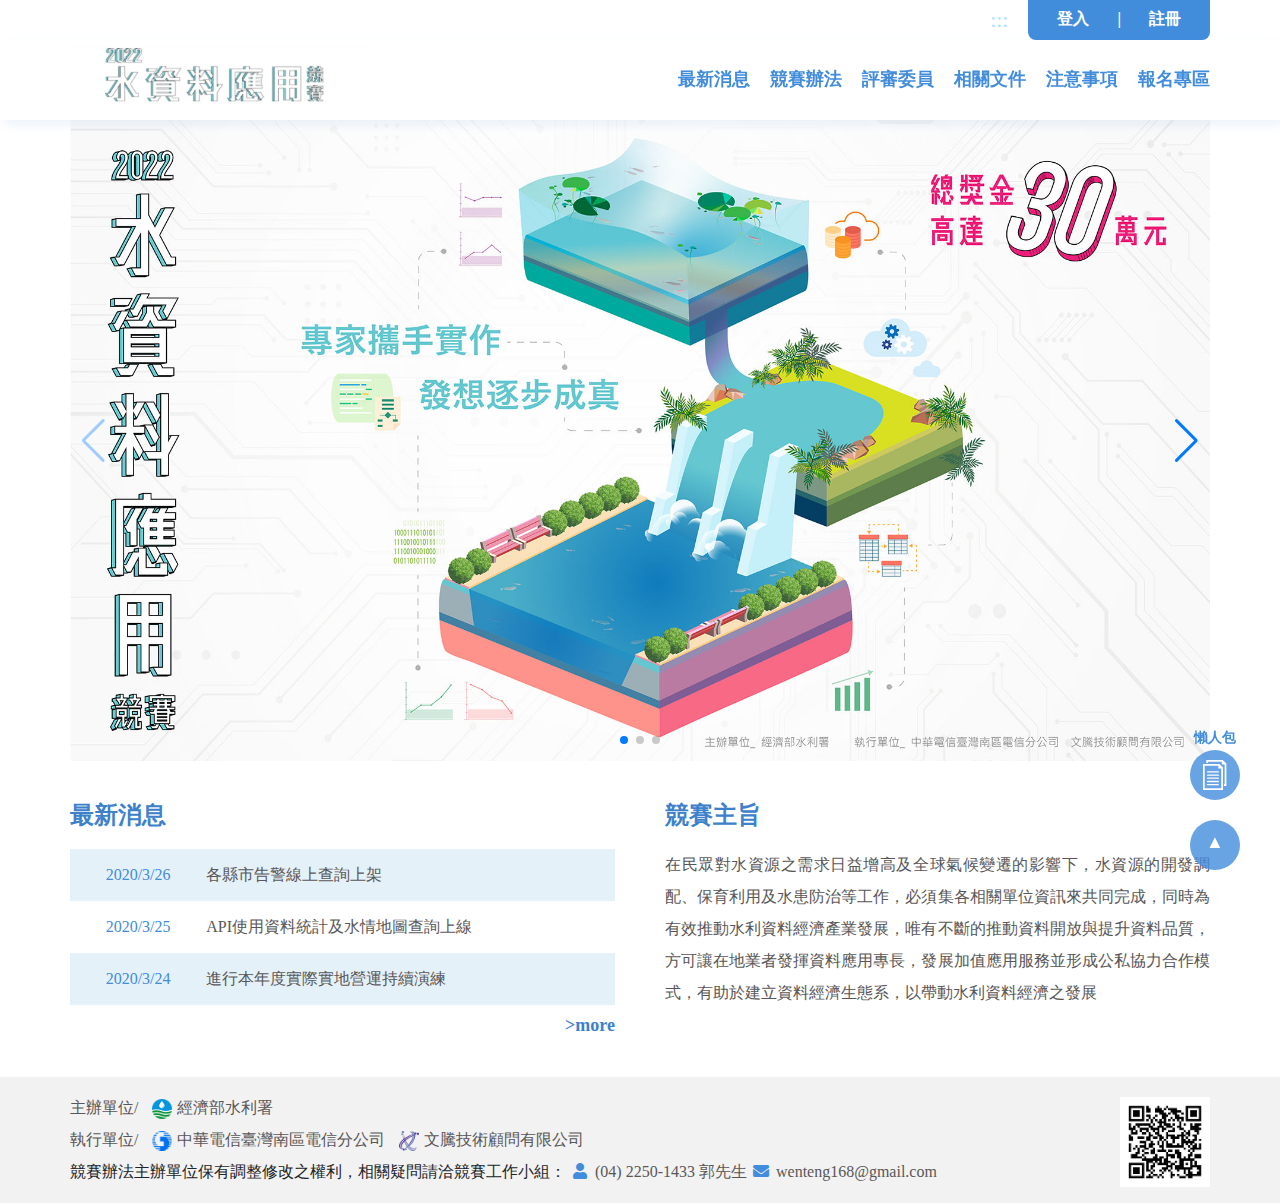
==== commit dc3644af: "1222-1530-rules&index" ====
--- a/index.html
+++ b/index.html
@@ -23,7 +23,13 @@
         <div class="swiper-container">
             <div class="swiper-wrapper">
                 <div class="swiper-slide">
-                    <img src="img/infoCompetition-BN.jpg" alt="Banner-index" class="BN-right">
+                    <img src="img/1221Web_Banner_01.jpg" alt="Banner-index">
+                </div>
+                <div class="swiper-slide">
+                    <img src="img/1221Web_Banner_02.jpg" alt="Banner-index">
+                </div>
+                <div class="swiper-slide">
+                    <img src="img/1221Web_Banner_03.jpg" alt="Banner-index">
                 </div>
             </div>
             <!-- Add Arrows -->
--- a/scss/style.css
+++ b/scss/style.css
@@ -9,7 +9,6 @@
   width: 1140px;
   margin: auto;
   padding: 30px 0;
-  padding-bottom: 100px;
 }
 
 @media (max-width: 768px) {
@@ -72,7 +71,7 @@
 }
 
 * a:hover {
-  color: #99EEF3 !important;
+  color: #0d73ad !important;
 }
 
 * .fa,
@@ -101,8 +100,9 @@
   font-weight: bold;
 }
 
-* section {
-  width: 100%;
+* .notice {
+  color: #e8291c !important;
+  margin: 0 !important;
 }
 
 * hr {
@@ -200,7 +200,7 @@
   cursor: pointer;
 }
 
-* button:hover {
+* button:hover:not(.close) {
   background-color: #428cdc;
   -webkit-transition-duration: 0.5s;
           transition-duration: 0.5s;
@@ -688,11 +688,16 @@
   font-weight: bold;
 }
 
+body .minibar .container .btn li:hover,
+body .minibar .container .btn a:hover {
+  color: white !important;
+}
+
 body .navbar {
   width: 100%;
   padding: 0;
   position: fixed;
-  z-index: 999;
+  z-index: 1000;
   background-color: white;
   -webkit-box-shadow: 5px 5px 10px rgba(66, 140, 220, 0.1);
           box-shadow: 5px 5px 10px rgba(66, 140, 220, 0.1);
@@ -730,7 +735,7 @@
 }
 
 body .navbar .pc .navbar-L {
-  width: 35%;
+  width: 30%;
   height: 100%;
 }
 
@@ -741,7 +746,8 @@
 }
 
 body .navbar .pc .navbar-L img {
-  width: 300px;
+  max-width: 300px;
+  width: 100%;
 }
 
 body .navbar .pc .navbar-L h4 {
@@ -753,7 +759,7 @@
 }
 
 body .navbar .pc .navbar-R {
-  width: 65%;
+  width: 70%;
   height: 100%;
   color: white;
   display: -webkit-box;
@@ -762,7 +768,6 @@
   -webkit-box-pack: end;
       -ms-flex-pack: end;
           justify-content: flex-end;
-  position: relative;
 }
 
 @media (max-width: 1024px) {
@@ -776,20 +781,38 @@
   color: #428cdc;
   margin: 0;
   padding: 0;
-  line-height: 80px;
   display: inline;
+  height: 100%;
 }
 
 body .navbar .pc .navbar-R .nav-function {
   position: relative;
+  display: -webkit-box;
+  display: -ms-flexbox;
+  display: flex;
+  -webkit-box-align: center;
+      -ms-flex-align: center;
+          align-items: center;
 }
 
 body .navbar .pc .navbar-R .nav-function:not(:last-child) {
   margin-right: 20px;
 }
 
+@media (max-width: 1024px) {
+  body .navbar .pc .navbar-R .nav-function:not(:last-child) {
+    margin-right: 10px;
+  }
+}
+
 body .navbar .pc .navbar-R .nav-function:hover .nav-list {
-  display: block;
+  display: -webkit-box;
+  display: -ms-flexbox;
+  display: flex;
+  -webkit-box-orient: vertical;
+  -webkit-box-direction: normal;
+      -ms-flex-direction: column;
+          flex-direction: column;
   -webkit-transition-duration: 0.5s;
           transition-duration: 0.5s;
 }
@@ -809,7 +832,9 @@
   width: 180px;
   border-radius: 0 0 8px 8px;
   padding: 0 20px 10px 20px;
-  background-color: #1480be;
+  background-color: #428cdc;
+  -webkit-box-shadow: 5px 5px 10px rgba(66, 140, 220, 0.1);
+          box-shadow: 5px 5px 10px rgba(66, 140, 220, 0.1);
 }
 
 body .navbar .pc .navbar-R .nav-list h4 {
@@ -819,8 +844,8 @@
   color: white;
 }
 
-body .navbar .pc .navbar-R .nav-list h4:hover {
-  color: #a7e5ff;
+body .navbar .pc .navbar-R .nav-list h4:hover, body .navbar .pc .navbar-R .nav-list h4:active {
+  color: white !important;
 }
 
 body .navbar .mobile {
@@ -872,6 +897,9 @@
   background-color: #428cdc;
   color: white;
   text-align: center;
+  -webkit-box-shadow: none !important;
+          box-shadow: none !important;
+  background-color: rgba(30, 102, 180, 0.4);
 }
 
 body .navbar .mobile .menu ul .nav-item.dropdown .dropdown-menu .dropdown-item {
@@ -880,10 +908,11 @@
 
 body .navbar .mobile .menu ul .nav-item.dropdown .nav-link.dropdown-toggle {
   padding: 5px 0;
+  color: white !important;
 }
 
 body .navbar .mobile .menu h4 {
-  color: #a7e5ff;
+  color: white;
 }
 
 body .navbar .mobile .menu a {
@@ -960,7 +989,7 @@
 
 body .content-banner img {
   width: 100%;
-  max-height: 450px;
+  height: 100%;
   -o-object-fit: cover;
      object-fit: cover;
   -o-object-position: center center;
@@ -1034,12 +1063,32 @@
 
 @media (max-width: 568px) {
   body .content-preview .container .new .list span {
+    width: 100%;
     margin-right: unset;
+    text-align: left;
+  }
+}
+
+body .content-preview .container .new .list a {
+  width: 75%;
+  padding-right: 30px;
+}
+
+@media (max-width: 568px) {
+  body .content-preview .container .new .list a {
+    width: 100%;
+    padding-right: 0;
   }
 }
 
 body .content-preview .container .new .list a:hover p {
   color: #428cdc;
+}
+
+body .content-preview .container .new .list a i {
+  font-size: 1rem;
+  color: #428cdc;
+  margin-right: 6.66667px;
 }
 
 body .content-preview .container .new .blue {
@@ -1213,6 +1262,29 @@
 
 body .content-information table tr .btn-primary {
   background-color: #428cdc;
+}
+
+body .content-information .rowspan .color {
+  background-color: rgba(167, 229, 255, 0.1) !important;
+}
+
+body .content-information .rowspan tr:nth-child(even) {
+  background-color: white;
+}
+
+@media (max-width: 768px) {
+  body .content-information .rowspan th:nth-child(1) {
+    width: 23% !important;
+  }
+  body .content-information .rowspan th:nth-child(3) {
+    width: 15% !important;
+  }
+}
+
+@media (max-width: 568px) {
+  body .content-information .rowspan th {
+    width: initial;
+  }
 }
 
 @media (max-width: 568px) {
@@ -1267,7 +1339,6 @@
 }
 
 body .content-information .container .list-gp {
-  width: 100%;
   margin-right: 50px;
   margin: 37.5px 0;
 }
@@ -1306,7 +1377,7 @@
 }
 
 body .content-information .container .list-gp .list span {
-  width: 15%;
+  width: 100%;
   text-align: center;
   color: #428cdc;
   font-size: 1rem;
@@ -1321,12 +1392,32 @@
 
 @media (max-width: 568px) {
   body .content-information .container .list-gp .list span {
+    width: 100%;
     margin-right: unset;
+    text-align: left;
+  }
+}
+
+body .content-information .container .list-gp .list a {
+  width: 15%;
+  padding-right: 30px;
+}
+
+@media (max-width: 568px) {
+  body .content-information .container .list-gp .list a {
+    width: 100%;
+    padding-right: 0;
   }
 }
 
 body .content-information .container .list-gp .list a:hover p {
   color: #428cdc;
+}
+
+body .content-information .container .list-gp .list a i {
+  font-size: 1rem;
+  color: #428cdc;
+  margin-right: 6.66667px;
 }
 
 body .content-information .container .list-gp .blue {
@@ -1377,16 +1468,23 @@
   margin-right: 10px;
 }
 
+body .content-information .container img {
+  -o-object-fit: contain;
+     object-fit: contain;
+  -o-object-position: top;
+     object-position: top;
+  width: 100%;
+}
+
 body footer {
   background-color: #f2f2f3;
   width: 100%;
-  position: fixed;
   bottom: 0;
 }
 
 body footer .container {
   padding-top: 15px;
-  padding-bottom: 15px;
+  padding-bottom: 10px;
 }
 
 @media (max-width: 568px) {
@@ -1398,83 +1496,18 @@
     -webkit-box-pack: center;
         -ms-flex-pack: center;
             justify-content: center;
+    padding: 20px 30px;
   }
 }
 
 @media (max-width: 320px) {
   body footer .container {
-    padding: 10px;
+    padding: 20px;
   }
 }
 
 body footer .container #AZ {
   display: none;
-}
-
-body footer .container .text-gp {
-  margin: 0;
-  padding: 0;
-  display: -webkit-box;
-  display: -ms-flexbox;
-  display: flex;
-  -webkit-box-align: center;
-      -ms-flex-align: center;
-          align-items: center;
-}
-
-body footer .container .text-gp ul,
-body footer .container .text-gp li {
-  display: inline;
-  list-style: none;
-  margin: 0;
-  padding: 0;
-}
-
-@media (max-width: 568px) {
-  body footer .container .text-gp ul,
-  body footer .container .text-gp li {
-    display: block;
-  }
-}
-
-body footer .container .text-gp li {
-  margin-right: 25px;
-}
-
-body footer .container .text-gp span {
-  font-size: 1rem;
-  color: #99EEF3;
-  line-height: 1rem;
-  margin: 0;
-  padding: 0 10px;
-}
-
-@media (max-width: 568px) {
-  body footer .container .text-gp span {
-    line-height: 1.6875rem;
-  }
-}
-
-@media (max-width: 320px) {
-  body footer .container .text-gp span {
-    font-size: 0.875rem;
-  }
-}
-
-body footer .container .text-gp a {
-  font-size: 1.125rem;
-  color: #428cdc;
-  font-weight: bold;
-  line-height: 2.25rem;
-}
-
-body footer .container .text-gp a:hover {
-  color: #0d73ad;
-}
-
-body footer .container .text-gp .fas {
-  width: 10px;
-  margin-right: 12px;
 }
 
 body footer .container .contact {
@@ -1484,13 +1517,15 @@
   -webkit-box-align: center;
       -ms-flex-align: center;
           align-items: center;
-  -webkit-box-pack: center;
-      -ms-flex-pack: center;
-          justify-content: center;
+  -webkit-box-pack: justify;
+      -ms-flex-pack: justify;
+          justify-content: space-between;
 }
 
 @media (max-width: 568px) {
   body footer .container .contact {
+    -ms-flex-wrap: wrap;
+        flex-wrap: wrap;
     -webkit-box-align: start;
         -ms-flex-align: start;
             align-items: start;
@@ -1501,46 +1536,103 @@
   }
 }
 
+body footer .container .contact .text-gp {
+  width: 85%;
+  display: -webkit-box;
+  display: -ms-flexbox;
+  display: flex;
+  -webkit-box-orient: vertical;
+  -webkit-box-direction: normal;
+      -ms-flex-direction: column;
+          flex-direction: column;
+  -webkit-box-align: start;
+      -ms-flex-align: start;
+          align-items: flex-start;
+  margin-bottom: 5px;
+}
+
+@media (max-width: 768px) {
+  body footer .container .contact .text-gp {
+    width: 80%;
+  }
+}
+
+@media (max-width: 568px) {
+  body footer .container .contact .text-gp {
+    width: 100%;
+    -ms-flex-wrap: wrap;
+        flex-wrap: wrap;
+    margin-bottom: 0;
+  }
+}
+
 body footer .container .contact .text-gp:not(:last-child) {
   margin-right: 25px;
 }
 
+@media (max-width: 568px) {
+  body footer .container .contact .text-gp:not(:last-child) {
+    margin-right: 0;
+  }
+}
+
 body footer .container .contact .text-gp p {
-  color: white;
-  margin-top: 3px;
-  margin-bottom: 10px;
-}
-
-@media (max-width: 568px) {
+  color: #595757;
+  margin-right: 25px;
+  line-height: 2;
+}
+
+@media (max-width: 1024px) {
   body footer .container .contact .text-gp p {
-    margin-bottom: 20px;
+    text-align: center;
+  }
+}
+
+@media (max-width: 568px) {
+  body footer .container .contact .text-gp p {
+    margin-right: 0;
+    width: 100%;
+    text-align: left;
+  }
+}
+
+@media (max-width: 320px) {
+  body footer .container .contact .text-gp p {
+    font-size: 0.875rem;
   }
 }
 
 body footer .container .contact .text-gp a {
-  color: #99EEF3;
-  font-size: 1.125rem;
-  font-weight: bold;
-}
-
-body footer .container .contact .text-gp a:hover .fas {
-  color: #99EEF3;
+  color: #428cdc;
+}
+
+body footer .container .contact .text-gp a:hover {
+  color: #0d73ad !important;
 }
 
 body footer .container .contact .text-gp .fas {
-  color: #99EEF3;
-  width: 10px;
-  margin-right: 12px;
+  color: #428cdc;
+  width: 20px;
+  margin-right: 5px;
+  text-align: center;
 }
 
 body footer .container .contact .text-gp span {
   color: #595757;
   padding: 0;
+  line-height: 2;
+}
+
+@media (max-width: 568px) {
+  body footer .container .contact .text-gp span {
+    width: 100%;
+  }
 }
 
 body footer .container .contact .text-gp img {
-  width: 30px;
-  height: 30px;
+  width: 20px;
+  height: 20px;
+  margin: 0 5px;
   margin-left: 10px;
 }
 
@@ -1551,10 +1643,34 @@
   }
 }
 
-@media (max-width: 320px) {
-  body footer .container .contact .text-gp img {
-    width: 15px;
-    height: 15px;
+body footer .container .contact .qr {
+  width: 15%;
+  text-align: right;
+}
+
+@media (max-width: 768px) {
+  body footer .container .contact .qr {
+    width: 20%;
+  }
+}
+
+@media (max-width: 568px) {
+  body footer .container .contact .qr {
+    width: 100%;
+    text-align: center;
+  }
+}
+
+body footer .container .contact .qr img {
+  width: 100%;
+  height: 100%;
+  max-width: 90px;
+}
+
+@media (max-width: 568px) {
+  body footer .container .contact .qr img {
+    max-width: 150px;
+    margin-top: 10px;
   }
 }
 
@@ -1582,11 +1698,58 @@
 
 @media (max-width: 568px) {
   body .back-top {
-    bottom: 50px;
+    bottom: 30px;
     width: 40px;
     height: 40px;
     line-height: 37px;
     font-size: 1rem;
+  }
+}
+
+body .fast-link {
+  width: 50px;
+  height: 50px;
+  z-index: 999;
+  position: fixed;
+  right: 40px;
+  bottom: 100px;
+  background-color: rgba(66, 140, 220, 0.8);
+  border-radius: 50%;
+  line-height: 45px;
+  display: -webkit-box;
+  display: -ms-flexbox;
+  display: flex;
+  -webkit-box-pack: center;
+      -ms-flex-pack: center;
+          justify-content: center;
+  -webkit-box-align: center;
+      -ms-flex-align: center;
+          align-items: center;
+}
+
+body .fast-link img {
+  width: 30px;
+  height: 30px;
+}
+
+body .fast-link p {
+  position: absolute;
+  top: -28px;
+  font-size: 0.875rem;
+  color: #428cdc;
+  font-weight: bold;
+}
+
+@media (max-width: 1024px) {
+  body .fast-link {
+    right: 25px;
+    bottom: 110px;
+  }
+}
+
+@media (max-width: 568px) {
+  body .fast-link {
+    display: none;
   }
 }
 
@@ -1725,12 +1888,32 @@
 
 @media (max-width: 568px) {
   body .content-news .container .list-gp .list span {
+    width: 100%;
     margin-right: unset;
+    text-align: left;
+  }
+}
+
+body .content-news .container .list-gp .list a {
+  width: 85%;
+  padding-right: 30px;
+}
+
+@media (max-width: 568px) {
+  body .content-news .container .list-gp .list a {
+    width: 100%;
+    padding-right: 0;
   }
 }
 
 body .content-news .container .list-gp .list a:hover p {
   color: #428cdc;
+}
+
+body .content-news .container .list-gp .list a i {
+  font-size: 1rem;
+  color: #428cdc;
+  margin-right: 6.66667px;
 }
 
 body .content-news .container .list-gp .blue {
